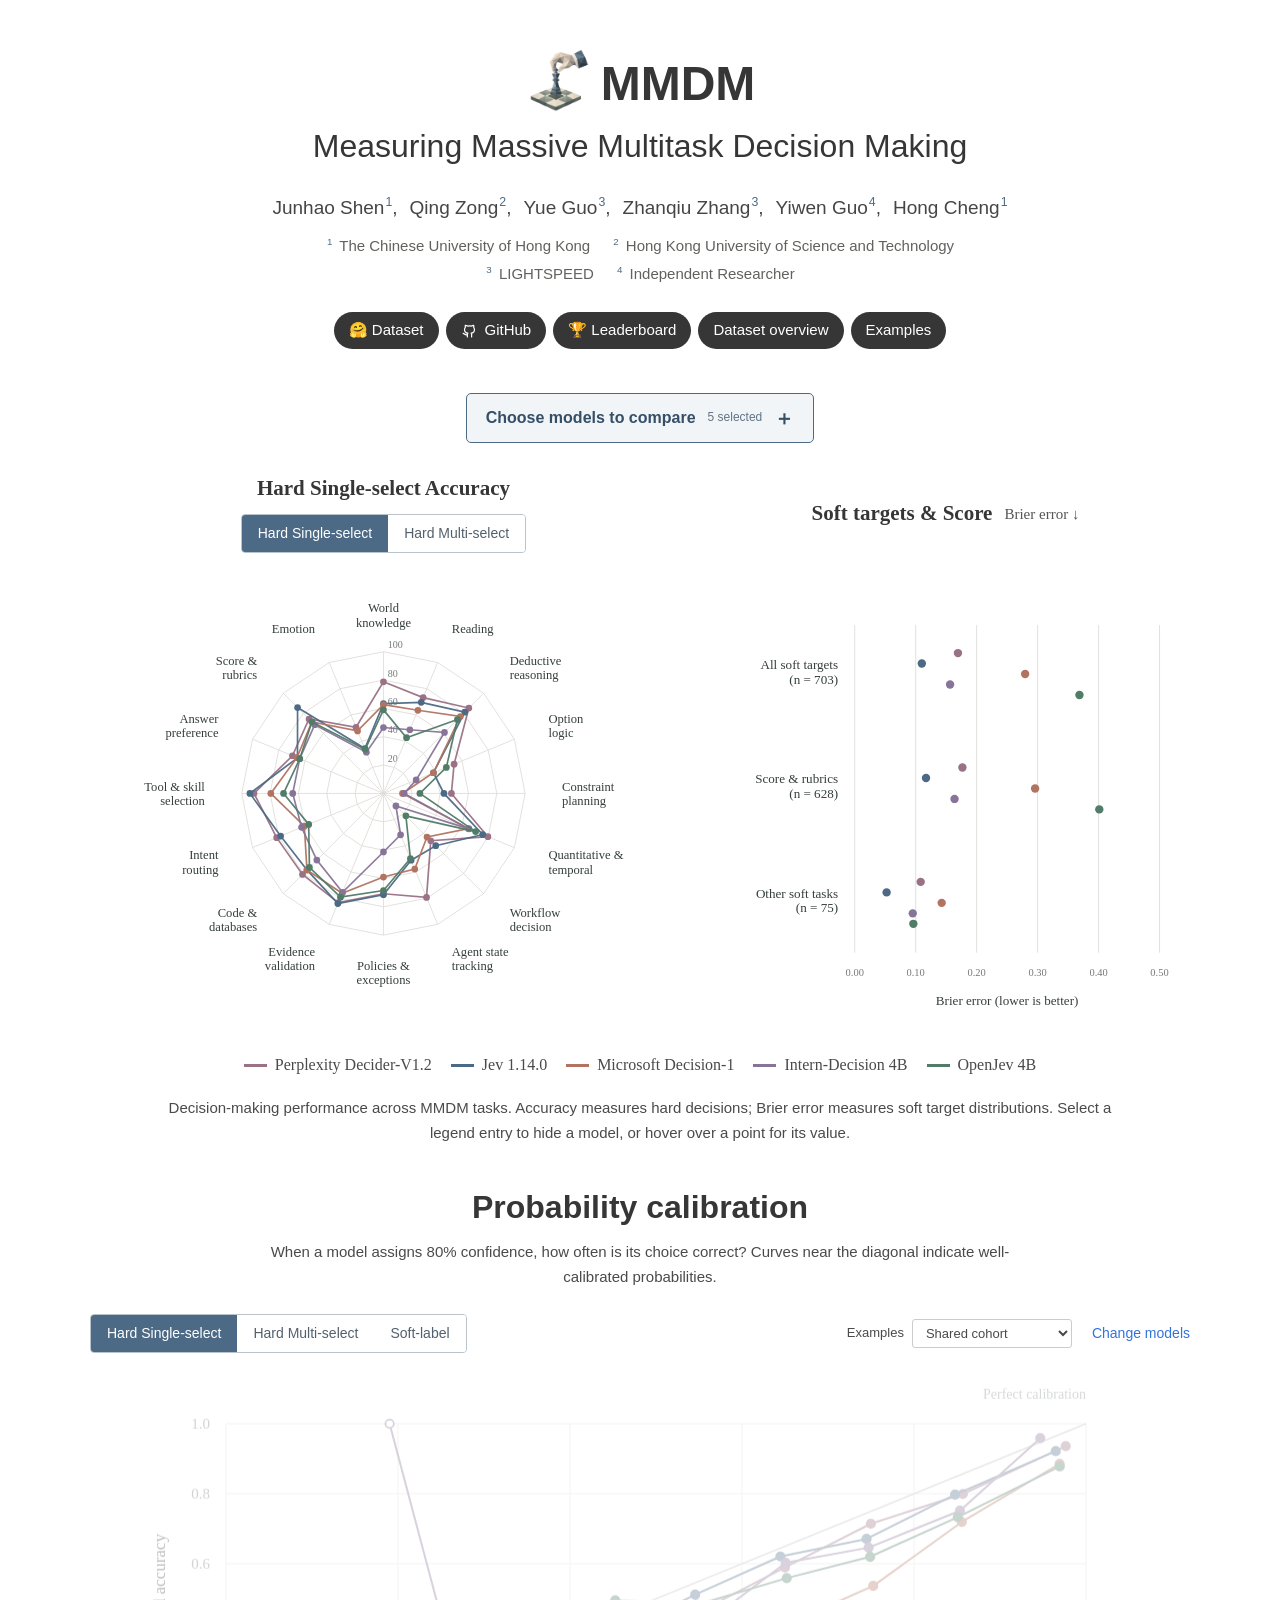
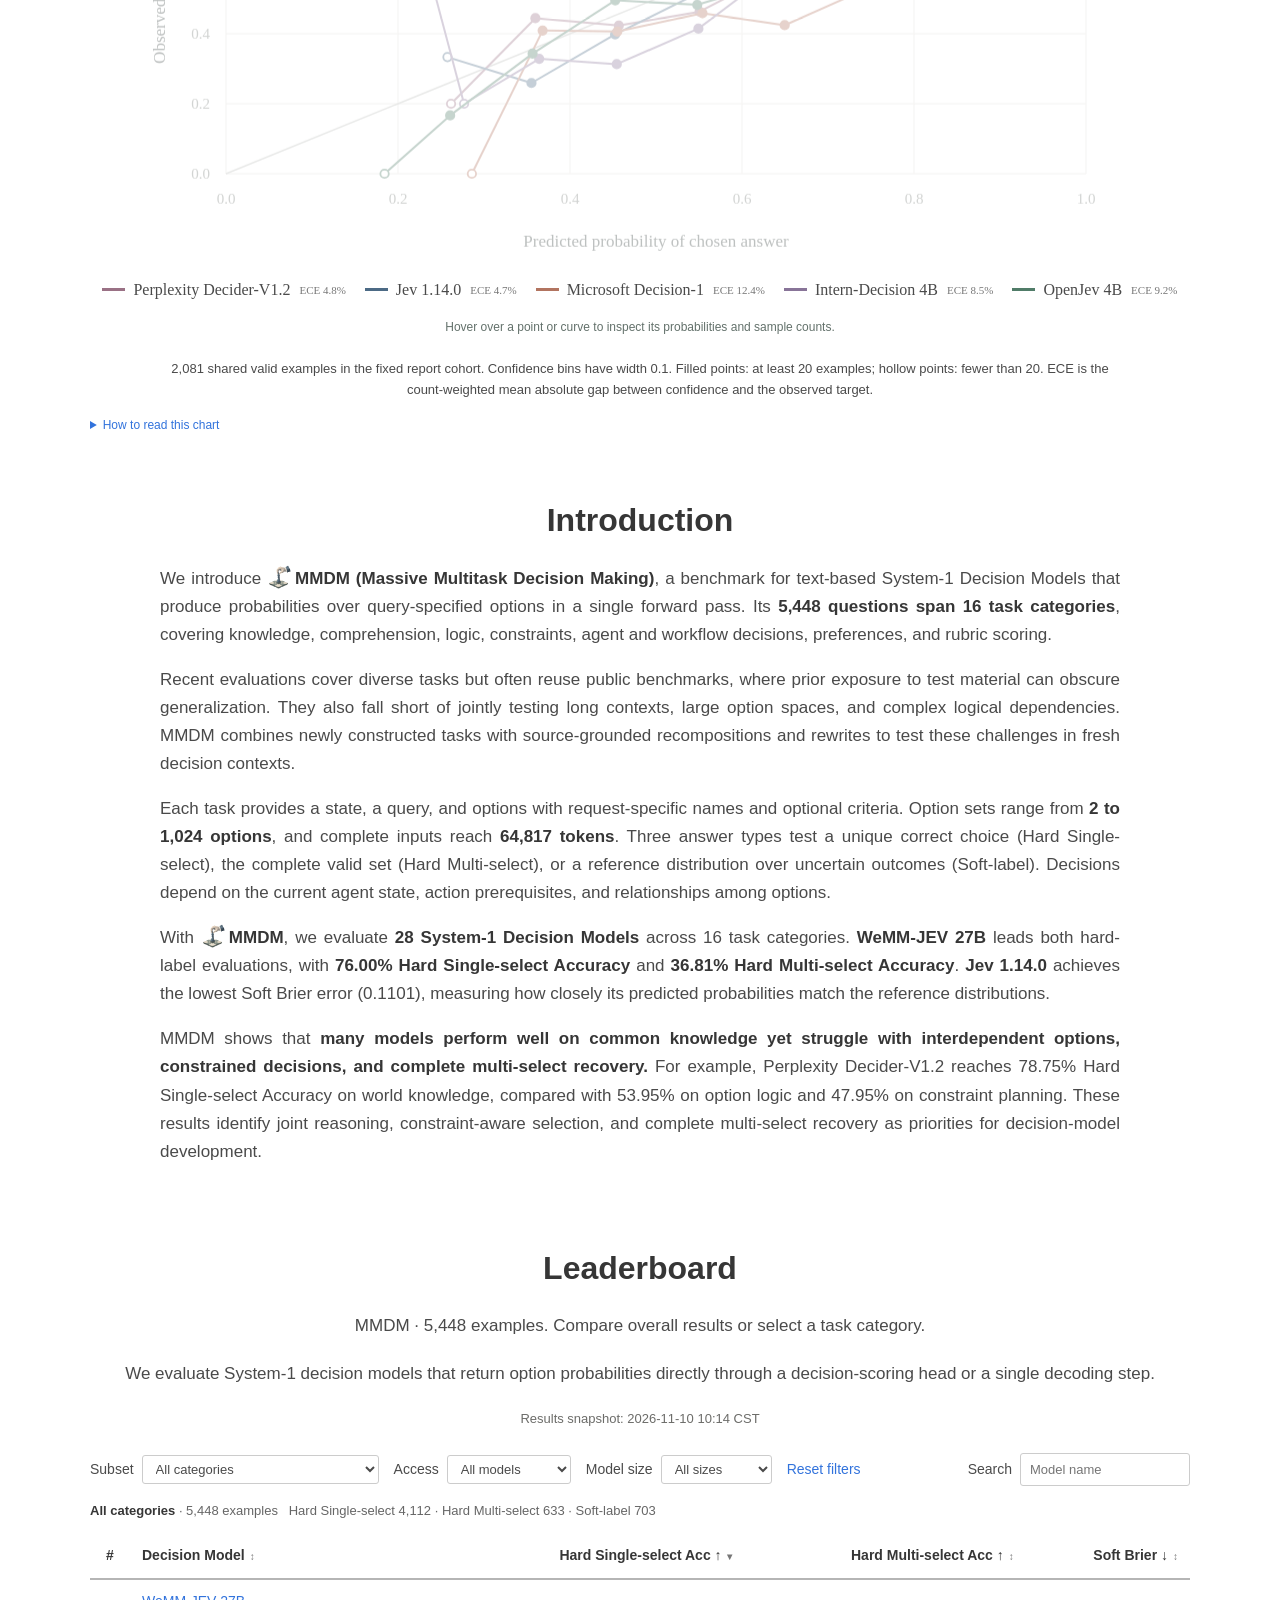
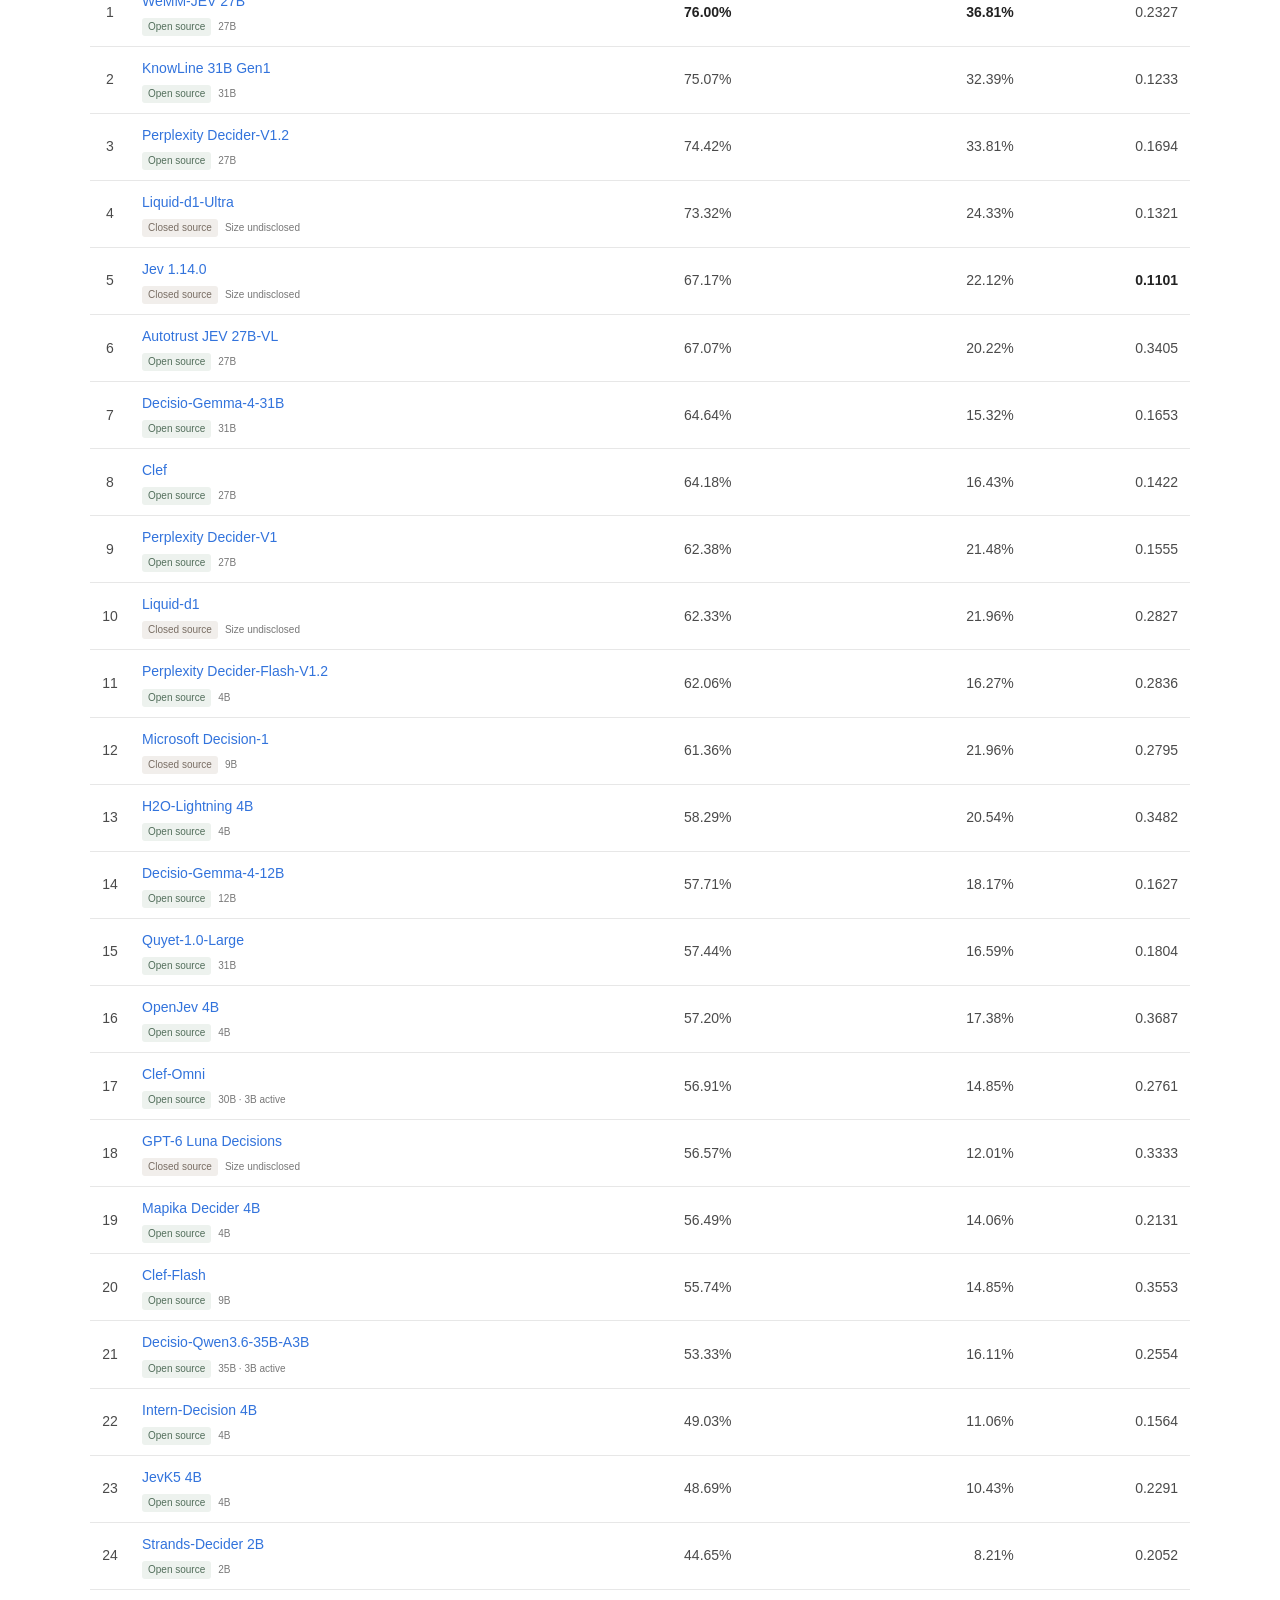
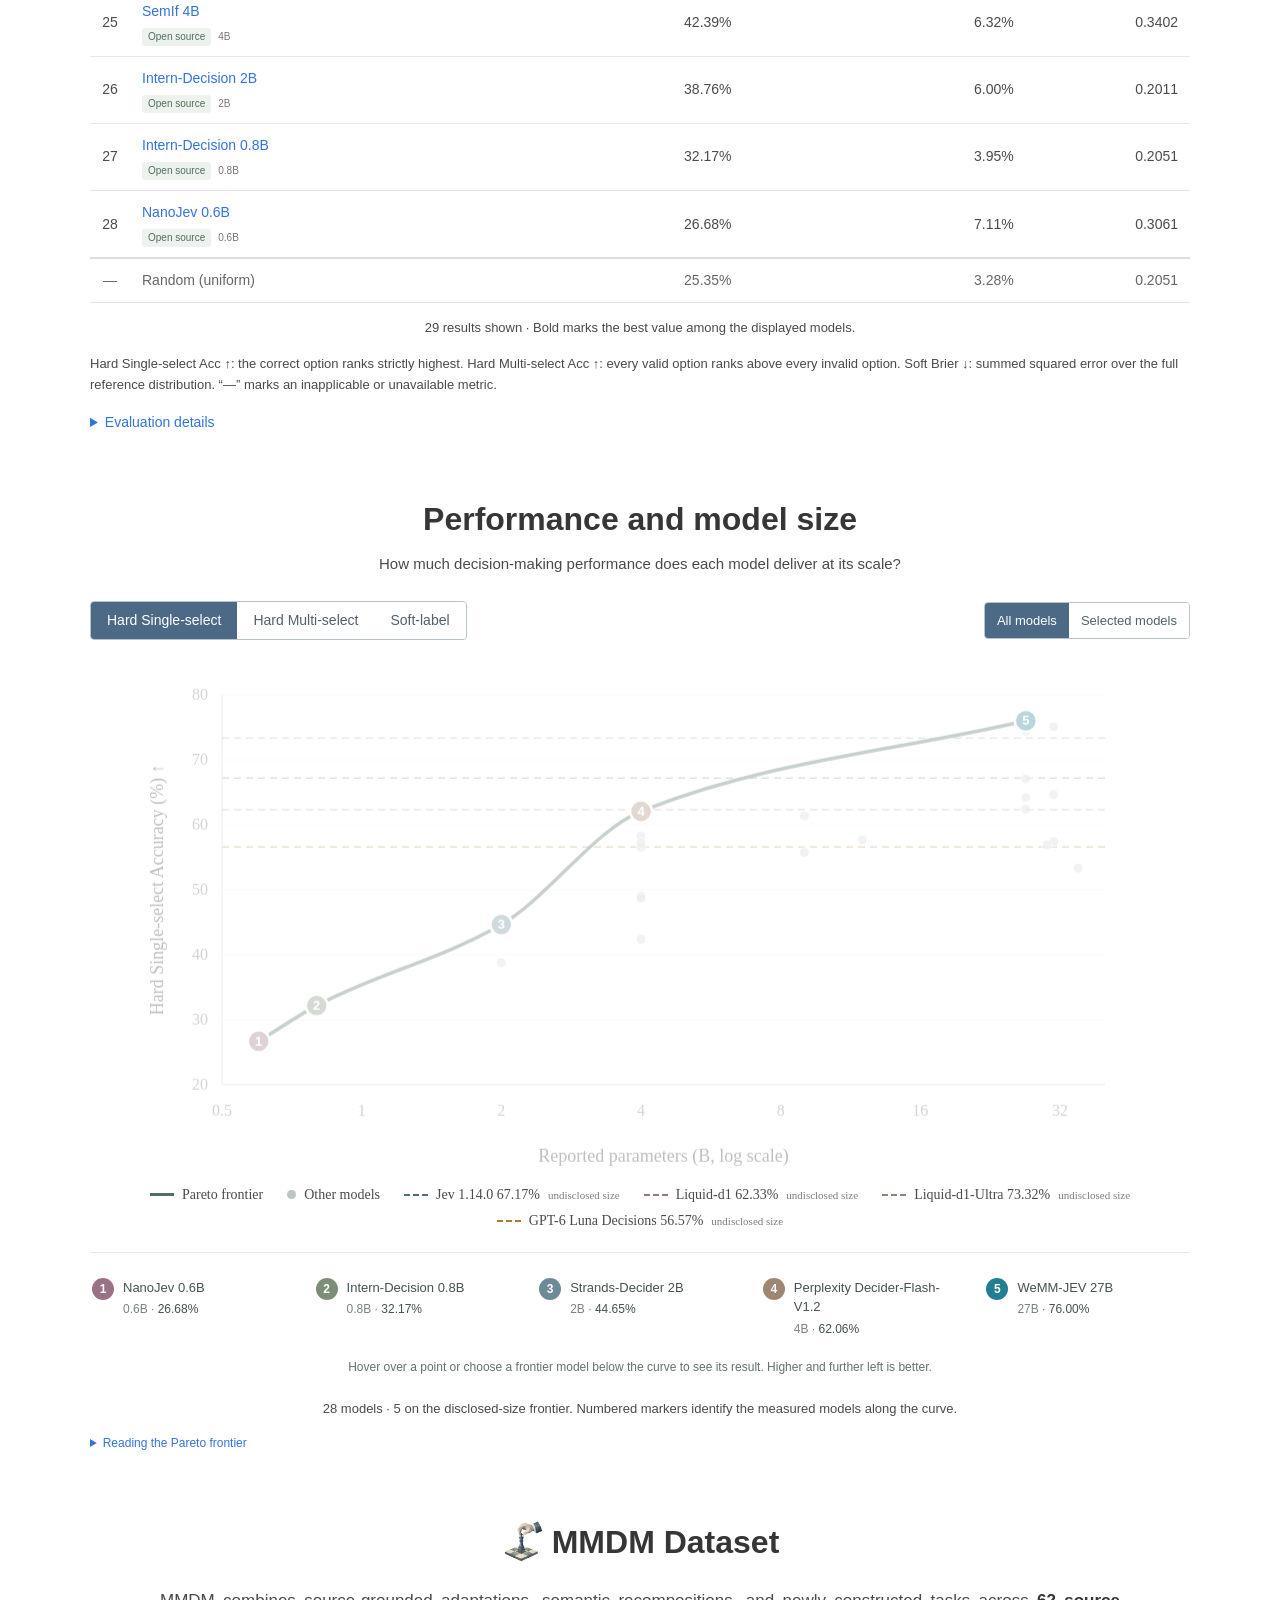
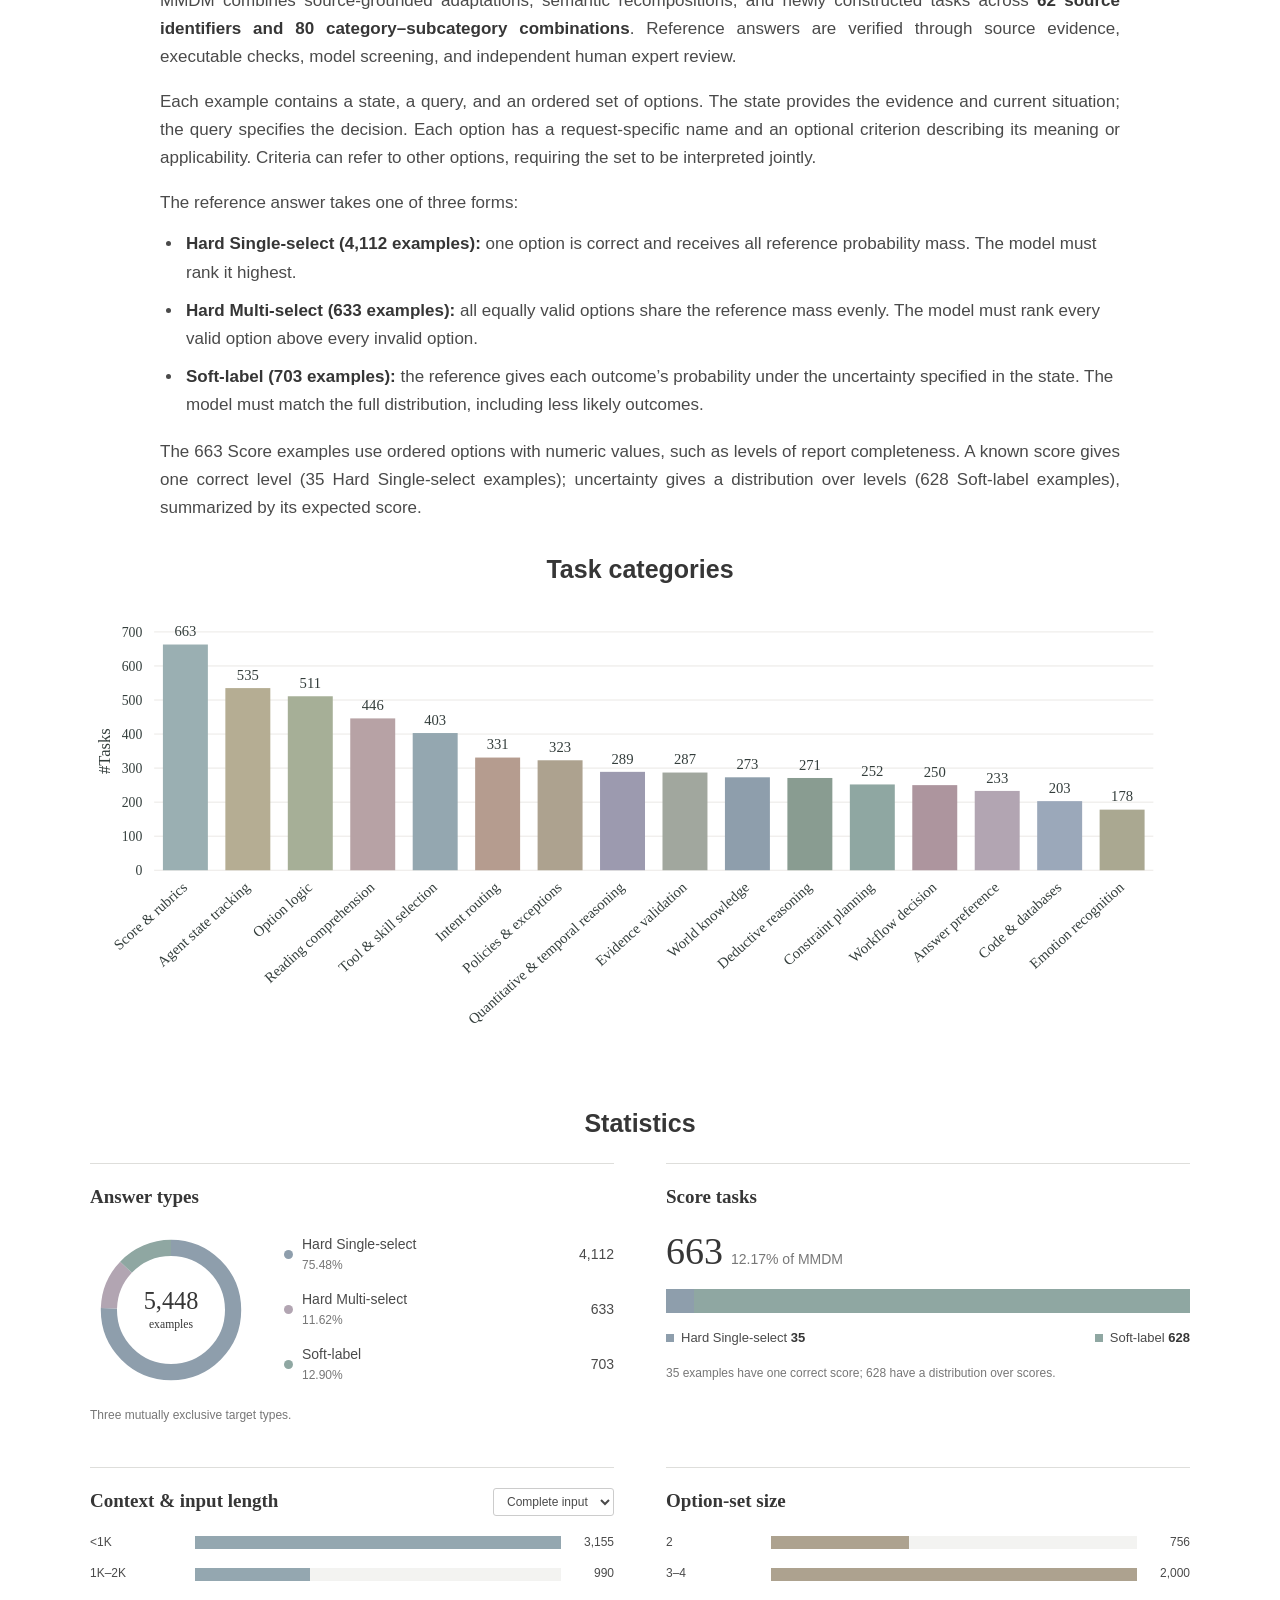
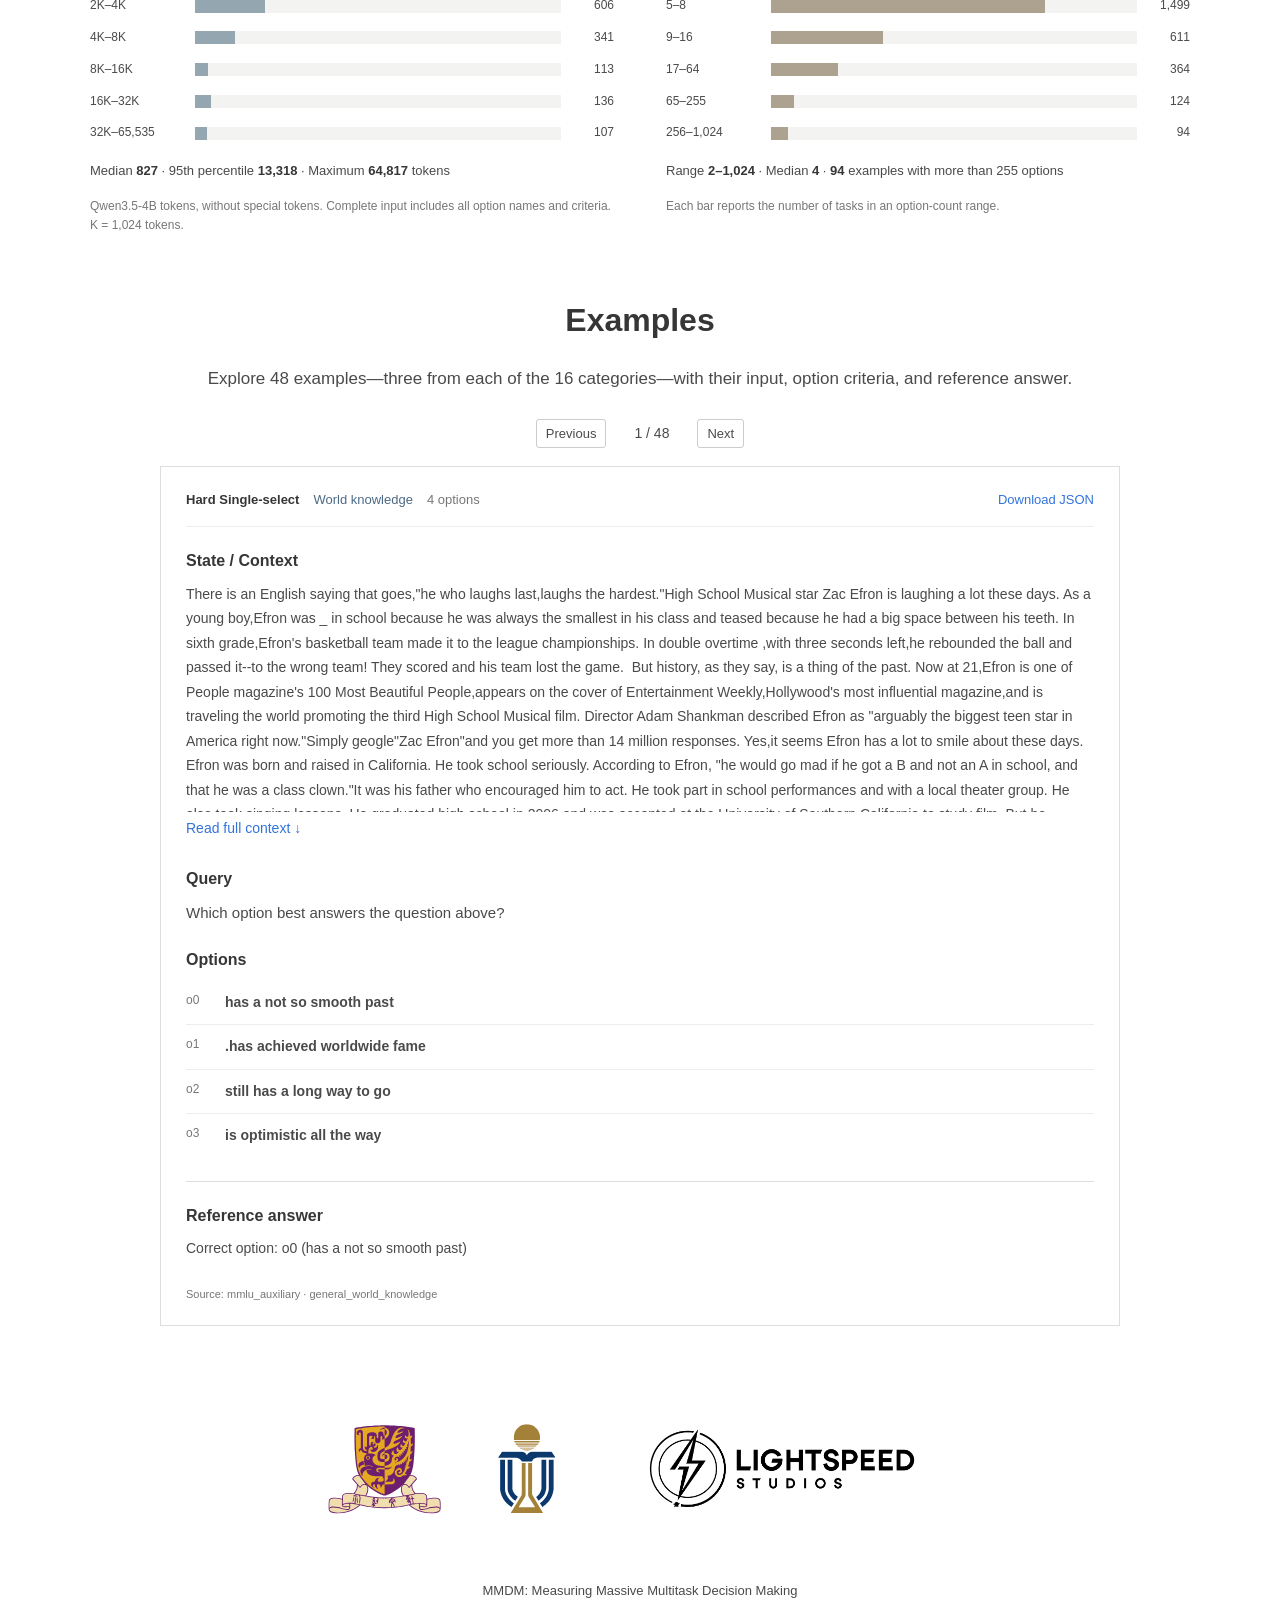
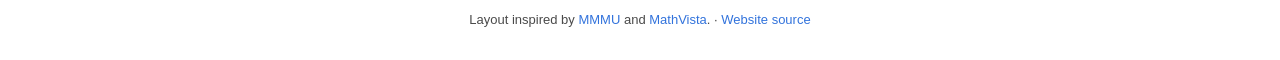
==== index.html @ fd3df89a "Align existing website descriptions with revised MMDM paper" ====
<!doctype html>
<html lang="en">
<head>
<meta charset="utf-8"><meta name="viewport" content="width=device-width,initial-scale=1">
<meta name="theme-color" content="#ffffff">
<meta name="description" content="MMDM: Measuring Massive Multitask Decision Making. 5,448 decisions, 16 categories, Hard Single-select, Hard Multi-select and Soft-label targets.">
<title>MMDM: Measuring Massive Multitask Decision Making</title>
<link id="page-icon" rel="icon" type="image/png">
<style>:root{color-scheme:light;--text:#4a4a4a;--heading:#363636;--link:#3273dc;--line:#dededb;--single:#8e9eac;--set:#b2a5b2;--soft:#8fa7a2}
*{box-sizing:border-box}html{scroll-behavior:smooth;scroll-padding-top:24px}body{margin:0;background:#fff;color:var(--text);font:17px/1.65 Arial,Helvetica,sans-serif}h1,h2,h3,h4,p,figure{margin:0}a{color:var(--link);text-decoration:none}a:hover{text-decoration:underline}button,input,select{font:inherit}button,select,summary{cursor:pointer}button:disabled{opacity:.4;cursor:default}button{color:inherit}a:focus-visible,button:focus-visible,input:focus-visible,select:focus-visible,summary:focus-visible,[tabindex]:focus-visible{outline:2px solid var(--link);outline-offset:4px}[hidden]{display:none!important}.sr-only{position:absolute;width:1px;height:1px;padding:0;margin:-1px;overflow:hidden;clip:rect(0,0,0,0);white-space:nowrap;border:0}.skip-link{position:fixed;top:-70px;left:15px;padding:8px 15px;background:#fff;z-index:10}.skip-link:focus{top:10px}
.container{width:calc(100% - 48px);max-width:960px;margin:0 auto}.container.wide{max-width:1100px}.publication-header{padding:48px 0 38px;text-align:center}.publication-header h1{font-size:48px;line-height:1.15;font-weight:600;margin-bottom:14px;color:var(--heading)}.publication-title{font-size:32px;line-height:1.3;color:var(--heading)}.publication-authors{display:flex;flex-wrap:wrap;justify-content:center;gap:5px 12px;margin:25px auto 10px;font-size:19px;line-height:1.6;color:#454545}.publication-authors span{white-space:nowrap}.publication-authors sup,.publication-affiliations sup{font-size:.65em;line-height:0;position:relative;vertical-align:super;color:#4C6A85;margin-left:1px}.publication-affiliations{font-size:15px;line-height:1.7;color:#61615e}.affiliation-row{display:flex;justify-content:center;flex-wrap:wrap;gap:2px 22px;margin-top:3px}.publication-affiliations sup{margin-right:3px}
.benchmark-logo{display:inline-block;object-fit:contain}.title-logo{width:64px;height:64px;margin-right:12px;vertical-align:-12px}.heading-logo{width:42px;height:42px;margin-right:9px;vertical-align:-9px}.inline-logo{width:24px;height:24px;margin-right:4px;vertical-align:-5px}.publication-links{display:flex;justify-content:center;gap:7px;flex-wrap:wrap;margin-top:25px}.publication-links a{display:inline-flex;align-items:center;gap:7px;border-radius:24px;background:#363636;color:white;padding:6px 15px;font-size:15px}.publication-links a:hover{text-decoration:none;background:#4a4a4a}.publication-links svg{width:17px;height:17px;stroke:currentColor;fill:none;stroke-width:1.7;stroke-linecap:round;stroke-linejoin:round}
.section{padding:54px 0 12px}h2{font-size:32px;line-height:1.2;font-weight:600;color:var(--heading);text-align:center;margin-bottom:25px}h3{font-size:25px;line-height:1.25;font-weight:600;color:var(--heading);text-align:center;margin:32px 0 24px}h4{font-size:18px;line-height:1.4;color:var(--heading);font-weight:600}.prose p{text-align:justify;margin-bottom:17px}strong{font-weight:600;color:var(--heading)}.section-description{text-align:center;margin-bottom:20px}.update-date{font-size:13px;text-align:center;margin-bottom:22px;color:#6c6c69}.teaser{padding-top:6px}.teaser-plots{display:grid;grid-template-columns:1.2fr 1fr;gap:24px;align-items:start}.plot-heading{display:flex;align-items:center;justify-content:center;gap:12px;min-height:36px}.plot-heading h2{font:600 21px/1.3 'Times New Roman',serif;margin:0}.plot-unit{font:15px 'Times New Roman',serif;color:#555}.chart svg{display:block;width:100%;height:auto;overflow:visible}.chart text{font-family:'Times New Roman',serif;fill:#343e3c}.chart .grid{stroke:#dedcd7;stroke-width:1;fill:none}.chart .axis-label{font-size:15px}.chart .tick-label{font-size:12px;fill:#747a76}.chart .chart-point{cursor:crosshair}.model-legend{display:flex;flex-wrap:wrap;justify-content:center;gap:5px 19px;margin:6px 0 10px}.legend-button{border:0;background:none;padding:4px 0;display:inline-flex;align-items:center;gap:8px;font:16px 'Times New Roman',serif}.legend-button i{display:inline-block;width:23px;height:3px}.legend-button[aria-pressed=false]{opacity:.4}.figure-caption{text-align:center;font-size:15px;line-height:1.65;margin:18px auto 0;max-width:950px}.figure-controls{font-size:13px;margin:12px auto 0;text-align:center}.figure-controls summary{color:var(--link)}.model-choices{display:grid;grid-template-columns:repeat(3,minmax(0,1fr));gap:5px 18px;text-align:left;padding:16px 0}.model-choices label{display:flex;align-items:center;gap:7px}.model-choices input{accent-color:#4c6a85}.text-button{padding:5px 0;background:none;border:0;color:var(--link);font-size:14px}
.table-controls{display:flex;justify-content:space-between;align-items:center;gap:16px;flex-wrap:wrap;font-size:14px;margin:23px 0 14px}.filter-group{display:flex;flex-wrap:wrap;gap:15px}.table-controls label{display:flex;align-items:center;gap:8px}select,input[type=search]{color:var(--text);background:white;padding:5px 9px;border:1px solid #ccc;border-radius:3px;max-width:100%;font-size:13px}input[type=search]{width:170px}.subset-description{font-size:13px;margin-bottom:13px;color:#666}.subset-description span{white-space:nowrap}.table-scroll{overflow-x:auto}table{width:100%;border-collapse:collapse;font-size:14px;font-variant-numeric:tabular-nums;background:#fff}th,td{padding:10px 12px;border-bottom:1px solid #e7e7e7;text-align:right}th{color:var(--heading);font-weight:600;border-bottom:2px solid #b5b5b5}th:first-child,td:first-child{text-align:left}#leaderboard-table th:first-child,#leaderboard-table td:first-child{text-align:center;width:40px}#leaderboard-table th:nth-child(2),#leaderboard-table td:nth-child(2){text-align:left}#leaderboard-table{white-space:nowrap}th button{border:0;background:none;padding:0;color:inherit;font-size:inherit;font-weight:inherit}.sort-arrow{font-size:10px;margin-left:5px;color:#777}.best{font-weight:700;color:#222}.metric-dash{color:#999}.table-status,.metric-note{font-size:13px;line-height:1.65;margin-top:14px}.table-status{text-align:center}.protocol{font-size:14px;margin-top:15px}.protocol summary{color:var(--link)}.protocol p{margin-top:12px}.baseline-row{border-top:2px solid #dededb;color:#666}.dataset-intro{max-width:960px;margin:0 auto}.answer-type-definitions{margin:-4px 0 19px;padding-left:23px}.answer-type-definitions li{padding-left:3px;margin:10px 0}.category-figure{width:100%;overflow-x:auto}.category-figure svg{display:block;width:100%;height:auto;min-width:800px}.category-figure text{font-family:"Times New Roman",serif;fill:#343E3C}.category-figure g[data-category]{cursor:pointer}.category-figure g[data-category]:hover rect{opacity:.78}.category-figure g[data-category]:focus{outline:none}.category-figure g[data-category]:focus-visible rect{stroke:#4C6A85;stroke-width:2}.statistics-heading{margin-top:45px}.statistics-grid{display:grid;grid-template-columns:1fr 1fr;gap:42px 52px}.stat-panel{min-width:0;border-top:1px solid var(--line);padding-top:20px}.stat-panel h4{font-size:19px;font-family:'Times New Roman',serif;margin-bottom:18px}.stat-heading{display:flex;justify-content:space-between;align-items:start;gap:12px}.stat-heading select{font-size:12px}.stat-panel figcaption{font-size:12px;line-height:1.6;margin-top:15px;color:#777}.label-stat{display:flex;align-items:center;gap:32px}.label-donut{width:162px;height:162px;flex:none}.label-donut text{font-family:'Times New Roman',serif;fill:var(--heading)}.label-list{display:flex;flex-direction:column;gap:12px;flex:1;font-size:14px}.label-row{display:grid;grid-template-columns:9px 1fr auto;align-items:center;gap:9px}.label-dot{height:9px;width:9px;border-radius:50%}.label-row small{display:block;color:#777;font-size:12px}.label-row b{font-weight:500}.score-total{font:38px/1.2 'Times New Roman',serif;margin-bottom:13px;color:var(--heading)}.score-total small{font:14px Arial,sans-serif;color:#777;margin-left:8px}.stacked-bar{display:flex;height:24px;margin:15px 0 14px}.stacked-bar span{height:100%;display:block}.score-legend{display:flex;gap:28px;justify-content:space-between;font-size:13px}.score-legend i{display:inline-block;width:8px;height:8px;margin-right:7px}.mini-bars{display:flex;flex-direction:column;gap:12px}.mini-bar{display:grid;grid-template-columns:95px 1fr 43px;align-items:center;gap:10px;font-size:12px}.mini-bar .track{height:13px;background:#f3f3f1}.mini-bar .track i{display:block;height:100%;background:#8e9eac}.mini-bar b{text-align:right;font-weight:500;font-variant-numeric:tabular-nums}.stat-summary{font-size:13px;line-height:1.6;margin-top:18px}
.example-controls{display:flex;justify-content:center;align-items:center;margin:26px 0 18px;font-size:14px}.example-pager{display:flex;align-items:center;gap:18px;white-space:nowrap}#example-count{min-width:55px;text-align:center;font-variant-numeric:tabular-nums}.example-pager button{border:1px solid #ccc;border-radius:3px;padding:3px 9px;background:#fff;font-size:13px}.example{border:1px solid var(--line);padding:22px 25px}.example-header{display:flex;justify-content:space-between;align-items:center;gap:12px;padding-bottom:15px;border-bottom:1px solid #eee;margin-bottom:21px;font-size:13px}.example-details{display:flex;align-items:baseline;flex-wrap:wrap;gap:5px 14px;min-width:0}#example-category-name{color:#4c6a85}#example-meta{color:#777}.example-header>a{white-space:nowrap;flex-shrink:0}.example h4{margin:23px 0 10px;font-size:16px}.state-frame{max-height:230px;overflow:hidden}.state-frame.expanded{max-height:600px;overflow:auto}#example-state{font-family:inherit;font-size:14px;line-height:1.75;white-space:pre-wrap;overflow-wrap:anywhere;margin:0}#example-question{white-space:pre-wrap;font-size:15px;line-height:1.7;overflow-wrap:anywhere}#example-options{list-style:none;padding:0;margin:0;max-height:420px;overflow:auto}#example-options li{padding:10px 0;display:flex;align-items:flex-start;gap:14px;border-bottom:1px solid #eee;font-size:14px;line-height:1.65}#example-options li:last-child{border-bottom:0}.option-id{min-width:25px;font-size:12px;color:#777}.option-name{font-weight:600;overflow-wrap:anywhere}.option-criteria{white-space:pre-wrap;overflow-wrap:anywhere;font-size:13px;margin-top:5px}.example-response{border-top:1px solid var(--line);margin-top:24px;padding-top:0}.example-response p{font-size:14px}.example-response .mini-bars{margin-top:20px}.example-source{font-size:11px;color:#777;margin-top:25px;overflow-wrap:anywhere}footer{padding:55px 0 30px;text-align:center;font-size:13px}footer p{margin-top:7px}
@media(max-width:800px){.publication-authors{font-size:17px;gap:3px 10px;margin-top:22px}.publication-affiliations{font-size:14px}.affiliation-row{gap:3px 16px}body{font-size:16px}.container{width:calc(100% - 36px)}.publication-header{padding-top:32px;padding-bottom:25px}.publication-header h1{font-size:40px}.publication-title{font-size:27px}.title-logo{width:54px;height:54px;margin-right:10px;vertical-align:-10px}.heading-logo{width:36px;height:36px;margin-right:7px;vertical-align:-7px}.publication-links a{font-size:13px;padding:5px 12px}.teaser-plots{grid-template-columns:1fr;gap:15px}.teaser-plots figure{max-width:600px;width:100%;margin:0 auto}.teaser-plots figure:nth-child(2){max-width:500px}.plot-heading h2{font-size:20px}.model-legend{gap:3px 15px}.legend-button{font-size:14px}.model-choices{grid-template-columns:1fr 1fr}.section{padding-top:40px}h2{font-size:28px}h3{font-size:23px}.prose p{text-align:left}.table-controls{gap:12px}.filter-group{gap:10px}.table-controls select{max-width:230px}#leaderboard-table{min-width:660px}#leaderboard-table th,#leaderboard-table td{padding:9px}.statistics-grid{gap:32px 28px}.label-stat{gap:18px}.label-donut{width:130px;height:130px}.example{padding:16px}.example-header{align-items:flex-start;font-size:12px}.example-details{gap:4px 10px}}
@media(max-width:580px){.example-header{flex-direction:column;align-items:flex-start;gap:10px}.publication-authors{max-width:350px;margin-bottom:12px}.affiliation-row{flex-direction:column;gap:4px}.publication-affiliations{max-width:350px;margin:0 auto;font-size:13px}.affiliation-row+.affiliation-row{margin-top:4px}.statistics-grid{grid-template-columns:1fr}.label-stat{gap:25px}.label-donut{width:150px;height:150px}.figure-caption{font-size:13px}.plot-heading{gap:8px}.plot-heading select{font-size:11px}.model-choices{grid-template-columns:1fr}.table-controls label{min-width:0}.table-controls select{max-width:220px}.stat-heading select{max-width:150px}.statistics-grid{gap:30px}.score-legend{gap:12px}.mini-bar{grid-template-columns:90px 1fr 40px}}
@media(prefers-reduced-motion:reduce){html{scroll-behavior:auto}}

/* Model selection, availability and calibration. */
.figure-controls{margin:0 auto 28px;text-align:center;font-size:14px}.figure-controls>summary{display:inline-flex;align-items:center;gap:12px;list-style:none;padding:11px 19px;border:1.5px solid #4c6a85;border-radius:5px;background:#f1f5f7;color:#354f67;font-weight:600;font-size:16px}.figure-controls>summary::-webkit-details-marker{display:none}.figure-controls>summary::after{content:'＋';font-size:20px;line-height:1}.figure-controls[open]>summary::after{content:'−'}.figure-controls>summary:hover{background:#e7eef3}.selection-count{font-size:12px;color:#617486;font-weight:400}.picker-help{font-size:13px;margin-top:15px;color:#6a7278}.figure-controls[open]{padding-bottom:16px;border-bottom:1px solid #dededb}.model-choices label{border-radius:3px;padding:6px 9px}.model-choices label:hover{background:#f4f5f4}.model-badges{display:flex;align-items:center;gap:7px;margin-top:5px;font-size:10px;line-height:1.6}.access-badge{border-radius:3px;padding:1px 6px;background:#f1eeeb;color:#796e64}.access-badge.open{background:#edf2ee;color:#526e5b}.size-badge{color:#777}.filter-group{align-items:center}.table-controls{align-items:flex-start}.filter-group label{white-space:nowrap}
.calibration-section{padding-top:42px}.calibration-section>h2{margin-bottom:14px}.calibration-section>.section-description{max-width:790px;margin:0 auto 24px;font-size:15px}.calibration-controls{display:flex;align-items:center;justify-content:space-between;gap:18px;flex-wrap:wrap;margin:0 0 8px}.calibration-tabs{display:inline-flex;border:1px solid #b8c3cc;border-radius:4px;overflow:hidden}.calibration-tabs button{border:0;background:#fff;padding:7px 16px;font-size:14px;color:#52606c}.calibration-tabs button[aria-selected=true]{background:#4c6a85;color:white}.calibration-actions{display:flex;align-items:center;gap:20px;font-size:13px}.calibration-actions label{display:flex;align-items:center;gap:8px}.calibration-chart{max-width:1000px;margin:0 auto}.calibration-chart .axis-label{font-size:17px}.calibration-chart .tick-label{font-size:15px}.calibration-chart .ideal-label{fill:#838b88;font-size:14px}.calibration-chart .cal-point{cursor:crosshair}.calibration-readout{font-size:12px;text-align:center;min-height:40px;margin:15px auto 0;color:#63716b;max-width:850px}.calibration-section .figure-caption{font-size:13px;margin-top:0}.calibration-section .legend-button small{font-size:11px;color:#777;margin-left:1px}.calibration-section .protocol{font-size:12px}.calibration-section .protocol p{max-width:960px;margin:10px auto 0}
@media(max-width:800px){.model-badges{font-size:10px}.calibration-controls{justify-content:center}.calibration-actions{gap:14px}.calibration-section .legend-button{font-size:13px}.figure-controls>summary{font-size:15px}.model-choices{grid-template-columns:repeat(2,minmax(0,1fr))}}
@media(max-width:580px){.figure-controls>summary{padding:10px 12px;gap:8px;font-size:14px}.selection-count{font-size:11px}.model-choices{grid-template-columns:1fr}.calibration-actions{flex-wrap:wrap;justify-content:center;gap:6px 16px}.calibration-readout{min-height:58px}.calibration-chart .tick-label{font-size:17px}.calibration-chart .axis-label{font-size:18px}.calibration-section .model-legend{gap:8px 16px}.calibration-section>.section-description{font-size:14px}.filter-group{gap:10px 14px}}

/* Set recovery, scale comparison, and institutional marks. */
.radar-heading{flex-direction:column;gap:12px;min-height:86px}.teaser-plots figure:nth-child(2) .plot-heading{min-height:86px}
.calibration-tabs button{transition:background-color .18s ease,color .18s ease}.calibration-tabs button:hover:not([aria-selected=true]):not([aria-pressed=true]){background:#f0f4f5}.calibration-tabs button[aria-pressed=true]{background:#4c6a85;color:#fff}
#calibration-chart[data-topology^="hard-set"]{margin-top:24px}.set-column-title{font-size:21px;font-weight:600}.set-column-subtitle{font-size:15px;fill:#78817d!important}.set-model-name{font-size:18px}.set-value{font-size:17px;font-variant-numeric:tabular-nums}
.pareto-section>h2{margin-bottom:14px}.pareto-section>.section-description{font-size:15px;margin-bottom:24px}.pareto-chart{max-width:1000px;margin:12px auto 0}.pareto-chart .axis-label{font-size:18px}.pareto-chart .tick-label{font-size:16px}.pareto-point-label{font-size:15px;paint-order:stroke;stroke:white;stroke-width:4px;stroke-linejoin:round}.pareto-chart [data-readout]{cursor:crosshair}.pareto-legend{display:flex;justify-content:center;flex-wrap:wrap;gap:9px 24px;font:14px 'Times New Roman',serif}.pareto-legend>span{display:inline-flex;align-items:center;gap:8px}.pareto-legend i{width:24px;display:inline-block}.frontier-key{border-top:2px solid #778b83}.unknown-key{border-top:2px dashed}.pareto-section .figure-caption{font-size:13px;margin-top:0}.pareto-section .protocol{font-size:12px}.compact-tabs button{font-size:13px;padding:7px 12px}
.institution-logos{display:flex;align-items:center;justify-content:center;gap:56px;margin:0 auto 35px}.institution-logos img{object-fit:contain;flex-shrink:0}.institution-cuhk{width:114px;height:90px}.institution-hkust{width:58px;height:90px}.institution-lightspeed{width:340px;height:auto}
@media(max-width:800px){.teaser-plots figure:nth-child(2) .plot-heading{min-height:36px}.institution-logos{gap:35px}.pareto-section .calibration-controls{justify-content:center}}
@media(max-width:580px){.calibration-tabs button{padding:7px 13px;font-size:13px}.institution-logos{flex-wrap:wrap;gap:22px 45px;margin-bottom:24px}.institution-cuhk{width:101px;height:80px}.institution-hkust{width:51px;height:80px}.institution-lightspeed{width:300px;max-width:100%;margin-top:-7px}.set-model-name{font-size:19px}.set-value{font-size:19px}.set-column-subtitle{font-size:17px}.pareto-point-label{font-size:17px}.pareto-chart .tick-label{font-size:18px}.pareto-chart .axis-label{font-size:19px}.pareto-legend{font-size:12px;gap:8px 15px}}
@media(prefers-reduced-motion:reduce){*,*::before,*::after{scroll-behavior:auto!important;transition:none!important}}

/* Emphasize the measured frontier, with model names kept outside the plot. */
.pareto-chart .pareto-grid{stroke:#e4e7e4;stroke-width:.8}.pareto-chart .frontier-number{fill:#fff;font:600 13px Arial,sans-serif;pointer-events:none}.pareto-chart [data-frontier=false]{opacity:.65}.pareto-chart [data-pareto-model]:hover,.pareto-chart [data-pareto-model]:focus-visible{stroke:#354f43;stroke-width:3;outline:none}.pareto-chart [data-undisclosed]:focus-visible{outline:none}.pareto-chart [data-undisclosed]:hover path:first-of-type,.pareto-chart [data-undisclosed]:focus-visible path:first-of-type{opacity:1;stroke-width:2.5}.frontier-key{border-top:3px solid #526f65}.pareto-legend .other-model-key{width:9px;height:9px;border-radius:50%;background:#bcc5c1}.pareto-legend small{font-size:11px;color:#77817b}.pareto-legend{gap:10px 24px}
.frontier-models{list-style:none;display:grid;grid-template-columns:repeat(auto-fit,minmax(170px,1fr));gap:12px 18px;padding:20px 0 0;margin:23px 0 0;border-top:1px solid #e5e8e4}.frontier-models:empty{display:none}.frontier-models button{display:flex;align-items:flex-start;gap:9px;border:0;background:none;text-align:left;padding:5px 2px;font-size:13px;line-height:1.5;width:100%;color:#46524c}.frontier-models button:hover{color:#253f31}.frontier-index{display:flex;align-items:center;justify-content:center;border-radius:50%;width:22px;height:22px;flex-shrink:0;font:600 12px Arial,sans-serif;color:white}.frontier-models small{display:block;font-size:12px;color:#79837d;margin-top:3px}.frontier-models small strong{font-weight:500;color:#46524c}
@media(max-width:580px){.frontier-models{grid-template-columns:1fr 1fr;gap:10px;margin-top:20px;padding-top:15px}.frontier-models button{font-size:12px;gap:7px;overflow-wrap:anywhere}.frontier-models small{font-size:11px}.frontier-index{width:20px;height:20px;font-size:11px}.pareto-legend{gap:7px 14px}.pareto-chart .frontier-number{font-size:14px}}

/* Immediate chart feedback at the pointer, rather than delayed browser titles. */
.chart svg{cursor:crosshair}.chart-hit{fill:none;stroke:transparent;stroke-width:12px;pointer-events:stroke;vector-effect:non-scaling-stroke;cursor:crosshair}.chart-hit.is-chart-hover{stroke:var(--series-color,#526f65);stroke-opacity:.18}.chart [data-chart-tip],.category-figure [data-chart-tip],.stat-panel [data-chart-tip]{cursor:crosshair}.chart circle.is-chart-hover{filter:drop-shadow(0 0 3px #6b807999);stroke:#324d40;stroke-width:2.5px;opacity:1}.chart .is-series-hover>.series-line{stroke-width:3px;opacity:1}.chart [data-chart-tip]:focus-visible{outline:none;filter:drop-shadow(0 0 3px #6b807999)}.category-figure g.is-chart-hover rect{opacity:.8}
.chart-tooltip{position:fixed;z-index:1000;pointer-events:none;width:max-content;max-width:min(350px,calc(100vw - 20px));padding:12px 16px;border:1px solid #c5cfc9;border-left:4px solid var(--tip-color,#526f65);border-radius:6px;background:rgba(255,255,255,.98);box-shadow:0 6px 24px #25392b2b;color:#25392f;font:14px/1.6 Arial,Helvetica,sans-serif;font-variant-numeric:tabular-nums;overflow-wrap:anywhere;max-height:calc(100vh - 20px);overflow:hidden}.chart-tooltip strong{display:block;font-size:16px;font-weight:600;line-height:1.4;color:#172a20;margin-bottom:5px}.chart-tooltip div+div{margin-top:2px}

.stat-panel .is-chart-hover{filter:brightness(.9)}

/* Keep the explicit selection-type names legible on narrow screens. */
@media(max-width:580px){.calibration-tabs[role=tablist] button{padding:7px 9px;font-size:12px}.label-stat{gap:16px}.label-donut{width:120px;height:120px}.label-row{gap:7px}}

.label-row .select-term{white-space:nowrap}
</style>
</head>
<body>
<a class="skip-link" href="#main">Skip to content</a>
<main id="main">
<header class="publication-header container">
<h1><img id="main-logo" class="benchmark-logo title-logo" src="[data-uri]" alt="" width="64" height="64">MMDM<span class="sr-only">: Measuring Massive Multitask Decision Making</span></h1>
<p class="publication-title">Measuring Massive Multitask Decision Making</p>
<div class="publication-authors" aria-label="Authors">
<span>Junhao Shen<sup>1</sup>,</span><span>Qing Zong<sup>2</sup>,</span><span>Yue Guo<sup>3</sup>,</span><span>Zhanqiu Zhang<sup>3</sup>,</span><span>Yiwen Guo<sup>4</sup>,</span><span>Hong Cheng<sup>1</sup></span>
</div>
<div class="publication-affiliations" aria-label="Author affiliations">
<div class="affiliation-row"><span><sup>1</sup> The Chinese University of Hong Kong</span><span><sup>2</sup> Hong Kong University of Science and Technology</span></div>
<div class="affiliation-row"><span><sup>3</sup> LIGHTSPEED</span><span><sup>4</sup> Independent Researcher</span></div>
</div>
<div class="publication-links">
<a href="https://huggingface.co/datasets/shenjunhao/mmdm" target="_blank" rel="noopener">🤗 Dataset</a>
<a href="https://github.com/mmdm-benchmark/mmdm" target="_blank" rel="noopener"><svg viewBox="0 0 24 24" aria-hidden="true"><path d="M9 18c-4 1.2-4-2-6-2m12 5v-3.3c0-.9-.3-1.5-.7-1.9 2.3-.3 4.7-1.2 4.7-5.3 0-1.2-.4-2.1-1.1-2.9.1-.3.5-1.4-.1-2.9 0 0-.9-.3-3 1.1A10 10 0 0 0 12 5.4a10 10 0 0 0-2.8.4C7.1 4.4 6.2 4.7 6.2 4.7c-.6 1.5-.2 2.6-.1 2.9C5.4 8.4 5 9.3 5 10.5c0 4.1 2.4 5 4.7 5.3-.4.4-.7 1-.7 1.9V21"/></svg> GitHub</a>
<a href="#leaderboard">🏆 Leaderboard</a><a href="#dataset">Dataset overview</a><a href="#examples">Examples</a>
</div>
</header>
<section class="teaser container wide" aria-label="Decision model comparison">
<details class="figure-controls" id="model-picker"><summary><span>Choose models to compare</span><span id="selected-model-count" class="selection-count"></span></summary><p class="picker-help">Select models for the performance and calibration charts. The size comparison also offers an all-model view.</p><div class="model-choices" id="figure-models"></div><button type="button" id="reset-models" class="text-button">Reset to representative models</button></details>
<div class="teaser-plots">
<figure><div class="plot-heading radar-heading"><h2 id="radar-title">Hard Single-select Accuracy</h2><div class="calibration-tabs" role="tablist" aria-label="Radar answer type"><button id="radar-tab-single" type="button" role="tab" data-radar-mode="single" aria-selected="true" aria-controls="radar-panel">Hard Single-select</button><button id="radar-tab-set" type="button" role="tab" data-radar-mode="set" aria-selected="false" aria-controls="radar-panel" tabindex="-1">Hard Multi-select</button></div></div><div id="radar-panel" role="tabpanel" aria-labelledby="radar-tab-single"><div id="radar-chart" class="chart"></div></div></figure>
<figure><div class="plot-heading"><h2>Soft targets &amp; Score</h2><span class="plot-unit">Brier error ↓</span></div><div id="soft-chart" class="chart"></div></figure>
</div>
<div class="model-legend" id="figure-legend" aria-label="Visible models"></div>

<p class="figure-caption">Decision-making performance across MMDM tasks. Accuracy measures hard decisions; Brier error measures soft target distributions. Select a legend entry to hide a model, or hover over a point for its value.</p>
</section>
<section class="section container wide calibration-section" id="calibration">
<h2 id="calibration-title">Probability calibration</h2>
<p id="calibration-description" class="section-description">When a model assigns 80% confidence, how often is its choice correct? Curves near the diagonal indicate well-calibrated probabilities.</p>
<div class="calibration-controls"><div class="calibration-tabs" role="tablist" aria-label="Calibration target type"><button id="cal-tab-hard" type="button" role="tab" data-cal-mode="hard" aria-selected="true" aria-controls="calibration-panel">Hard Single-select</button><button id="cal-tab-set" type="button" role="tab" data-cal-mode="set" aria-selected="false" aria-controls="calibration-panel" tabindex="-1">Hard Multi-select</button><button id="cal-tab-soft" type="button" role="tab" data-cal-mode="soft" aria-selected="false" aria-controls="calibration-panel" tabindex="-1">Soft-label</button></div><div class="calibration-actions"><label id="calibration-population-control">Examples <select id="calibration-population"><option value="common">Shared cohort</option><option value="all">All eligible per model</option></select></label><button id="calibration-models" type="button" class="text-button">Change models</button></div></div>
<div id="calibration-panel" role="tabpanel" aria-labelledby="cal-tab-hard"><div id="calibration-chart" class="chart calibration-chart"></div></div>
<div id="calibration-legend" class="model-legend" aria-label="Calibration models"></div>
<p id="calibration-readout" class="calibration-readout" aria-live="polite"></p>
<p id="calibration-caption" class="figure-caption"></p>
<details class="protocol"><summary>How to read this chart</summary><div id="calibration-method"><p>Hard Single-select compares the predicted probability of the chosen option with observed accuracy. Soft-label compares it with the reference probability assigned to that option. Curves below the diagonal indicate overconfidence; curves above it indicate underconfidence.</p><p>Curves use normalized native predictions with a unique highest-probability option. Invalid predictions, grouped outputs, tied maxima and Hard Multi-select tasks are excluded. The shared cohort is fixed by the source evaluation; selecting different curves does not change its membership. Random has no unique top choice and is omitted.</p></div><div id="set-method" hidden><p>Exact set match uses the top N ranked options, where N is the reference set size; all N must be correct. Boundary ties do not receive a correct match. Accuracy includes all 633 Hard Multi-select tasks, including grouped requests and failed requests.</p><p>Top-N balance uses valid native predictions. After normalizing probabilities within the selected top N, balance is 1 − TV(p, Uniform(N)) / (1 − 1/N), averaged across tasks. A value of 100% means equal weight on the selected options; it can be high even when those options are wrong. Hover over a point to see each metric’s denominator.</p></div></details>
</section>
<section class="section container" id="overview">
<h2>Introduction</h2>
<div class="prose">
<p>We introduce <img class="benchmark-logo inline-logo" data-logo alt="" width="24" height="24"><strong>MMDM (Massive Multitask Decision Making)</strong>, a benchmark for text-based System-1 Decision Models that produce probabilities over query-specified options in a single forward pass. Its <strong>5,448 questions span 16 task categories</strong>, covering knowledge, comprehension, logic, constraints, agent and workflow decisions, preferences, and rubric scoring.</p>
<p>Recent evaluations cover diverse tasks but often reuse public benchmarks, where prior exposure to test material can obscure generalization. They also fall short of jointly testing long contexts, large option spaces, and complex logical dependencies. MMDM combines newly constructed tasks with source-grounded recompositions and rewrites to test these challenges in fresh decision contexts.</p>
<p>Each task provides a state, a query, and options with request-specific names and optional criteria. Option sets range from <strong>2 to 1,024 options</strong>, and complete inputs reach <strong>64,817 tokens</strong>. Three answer types test a unique correct choice (Hard Single-select), the complete valid set (Hard Multi-select), or a reference distribution over uncertain outcomes (Soft-label). Decisions depend on the current agent state, action prerequisites, and relationships among options.</p>
<p id="result-summary"></p>
<p id="result-analysis"></p>
</div>
</section>
<section class="section container wide" id="leaderboard">
<h2>Leaderboard</h2>
<p class="section-description">MMDM · 5,448 examples. Compare overall results or select a task category.</p>
<p class="section-description">We evaluate System-1 decision models that return option probabilities directly through a decision-scoring head or a single decoding step.</p>
<p class="update-date" id="snapshot-date"></p>
<div class="table-controls">
<div class="filter-group"><label>Subset <select id="leader-scope"><option value="overall">All categories</option></select></label><label>Access <select id="leader-access"><option value="all">All models</option><option value="open">Open source</option><option value="closed">Closed source</option></select></label><label>Model size <select id="leader-size"><option value="all">All sizes</option><option value="small">≤ 1B</option><option value="compact">&gt; 1–4B</option><option value="medium">&gt; 4–10B</option><option value="large">&gt; 10–30B</option><option value="xlarge">&gt; 30B</option><option value="unknown">Undisclosed</option></select></label><button id="reset-filters" class="text-button" type="button">Reset filters</button></div>
<label>Search <input type="search" id="model-search" placeholder="Model name" autocomplete="off"></label>
</div>
<p class="subset-description" id="subset-counts"></p>
<div class="table-scroll" role="region" aria-label="Decision model results" tabindex="0"><table id="leaderboard-table"><caption class="sr-only">MMDM results; select a column heading to sort.</caption><thead id="leaderboard-head"></thead><tbody id="leaderboard-body"></tbody></table></div>
<p class="table-status" id="table-status" aria-live="polite"></p>
<p class="metric-note">Hard Single-select Acc ↑: the correct option ranks strictly highest. Hard Multi-select Acc ↑: every valid option ranks above every invalid option. Soft Brier ↓: summed squared error over the full reference distribution. “—” marks an inapplicable or unavailable metric.</p>
<details class="protocol"><summary>Evaluation details</summary><div>
<p><strong>Model selection.</strong> Models return structured option probabilities in a single forward pass, without generated reasoning, adaptive thinking, or textual responses. This applies to each native call; grouped evaluation composes these calls for independent option sets above a model’s cap.</p>
<p>Hard accuracy includes every question in its track; failed requests and boundary ties count as incorrect. Soft Brier averages valid native full-distribution predictions. Hover over a value to see its denominator.</p>
<p>Context truncation preserves the query, options, and criteria while removing the middle of the state. Independent option sets can use grouped evaluation; option-dependent and distributional tasks retain the full set. Unsupported inputs count as failures.</p>
<p>Open source identifies models with publicly released weights or adapters and inference code; closed source identifies hosted models without a public checkpoint. Sizes follow the reported model or backbone scale in billions of parameters. For mixture-of-experts models, filtering uses total parameters; active parameters are shown separately when reported. Undisclosed sizes remain a separate group.</p>
<p>Random (uniform) reports analytic expected hard accuracy and a uniform probability distribution. Model names link to available model or project pages.</p>
</div></details>
</section>
<section class="section container wide pareto-section" id="model-scale">
<h2>Performance and model size</h2>
<p class="section-description">How much decision-making performance does each model deliver at its scale?</p>
<div class="calibration-controls"><div class="calibration-tabs" role="tablist" aria-label="Size comparison metric"><button id="pareto-tab-single" type="button" role="tab" data-pareto-mode="single" aria-selected="true" aria-controls="pareto-panel">Hard Single-select</button><button id="pareto-tab-set" type="button" role="tab" data-pareto-mode="set" aria-selected="false" aria-controls="pareto-panel" tabindex="-1">Hard Multi-select</button><button id="pareto-tab-soft" type="button" role="tab" data-pareto-mode="soft" aria-selected="false" aria-controls="pareto-panel" tabindex="-1">Soft-label</button></div><div class="calibration-tabs compact-tabs" role="group" aria-label="Models in size comparison"><button type="button" data-pareto-pool="all" aria-pressed="true">All models</button><button type="button" data-pareto-pool="selected" aria-pressed="false">Selected models</button></div></div>
<div id="pareto-panel" role="tabpanel" aria-labelledby="pareto-tab-single"><div id="pareto-chart" class="chart pareto-chart"></div></div>
<div id="pareto-legend" class="pareto-legend"></div>
<ol id="pareto-frontier-models" class="frontier-models" aria-label="Models on the Pareto frontier"></ol>
<p id="pareto-readout" class="calibration-readout" aria-live="polite"></p>
<p id="pareto-caption" class="figure-caption"></p>
<details class="protocol"><summary>Reading the Pareto frontier</summary><p>A model is on the frontier when no displayed model with a disclosed size is both no larger and at least as accurate (or no worse in Soft Brier), with a strict improvement in one dimension. The frontier is computed separately for each metric. The smooth curve connects measured frontier models; numbered markers identify them below the chart. Lower Soft Brier is better.</p><p>The horizontal axis uses reported total or backbone parameters on a logarithmic scale, including total parameters for mixture-of-experts models. Models with undisclosed sizes appear as horizontal dashed reference lines. Soft Brier uses each model’s valid native predictions, as in the leaderboard.</p></details>
</section>
<section class="section container wide" id="dataset">
<h2><img class="benchmark-logo heading-logo" data-logo alt="" width="42" height="42">MMDM Dataset</h2>
<div class="prose dataset-intro">
<p>MMDM combines source-grounded adaptations, semantic recompositions, and newly constructed tasks across <strong>62 source identifiers and 80 category–subcategory combinations</strong>. Reference answers are verified through source evidence, executable checks, model screening, and independent human expert review.</p>
<p>Each example contains a state, a query, and an ordered set of options. The state provides the evidence and current situation; the query specifies the decision. Each option has a request-specific name and an optional criterion describing its meaning or applicability. Criteria can refer to other options, requiring the set to be interpreted jointly.</p>
<p>The reference answer takes one of three forms:</p>
<ul class="answer-type-definitions">
<li><strong>Hard Single-select (4,112 examples):</strong> one option is correct and receives all reference probability mass. The model must rank it highest.</li>
<li><strong>Hard Multi-select (633 examples):</strong> all equally valid options share the reference mass evenly. The model must rank every valid option above every invalid option.</li>
<li><strong>Soft-label (703 examples):</strong> the reference gives each outcome’s probability under the uncertainty specified in the state. The model must match the full distribution, including less likely outcomes.</li>
</ul>
<p>The 663 Score examples use ordered options with numeric values, such as levels of report completeness. A known score gives one correct level (35 Hard Single-select examples); uncertainty gives a distribution over levels (628 Soft-label examples), summarized by its expected score.</p>
</div>
<h3>Task categories</h3>
<div id="category-chart" class="category-figure" aria-label="Distribution across 16 task categories"></div>
<h3 class="statistics-heading">Statistics</h3>
<div class="statistics-grid">
<figure class="stat-panel label-panel"><h4>Answer types</h4><div id="label-chart"></div><figcaption>Three mutually exclusive target types.</figcaption></figure>
<figure class="stat-panel"><h4>Score tasks</h4><div id="score-chart"></div><figcaption>35 examples have one correct score; 628 have a distribution over scores.</figcaption></figure>
<figure class="stat-panel"><div class="stat-heading"><h4>Context &amp; input length</h4><label class="sr-only" for="length-kind">Length measurement</label><select id="length-kind"><option value="full_input">Complete input</option><option value="state_question">State + query</option></select></div><div id="context-chart"></div><p class="stat-summary" id="context-summary"></p><figcaption>Qwen3.5-4B tokens, without special tokens. Complete input includes all option names and criteria. K = 1,024 tokens.</figcaption></figure>
<figure class="stat-panel"><div class="stat-heading"><h4>Option-set size</h4></div><div id="option-chart"></div><p class="stat-summary" id="option-summary"></p><figcaption>Each bar reports the number of tasks in an option-count range.</figcaption></figure>
</div>
</section>
<section class="section container" id="examples">
<h2>Examples</h2>
<p class="section-description">Explore 48 examples—three from each of the 16 categories—with their input, option criteria, and reference answer.</p>
<div class="example-controls"><div class="example-pager" role="group" aria-label="Browse all examples"><button id="previous-example" type="button" aria-label="Previous example">Previous</button><span id="example-count" aria-live="polite"></span><button id="next-example" type="button" aria-label="Next example">Next</button></div></div>
<article class="example" id="example-card"><div class="example-header"><div class="example-details" aria-live="polite"><strong id="example-kind"></strong><span id="example-category-name"></span><span id="example-meta"></span></div><a href="#" id="download-example" download>Download JSON</a></div>
<h4>State / Context</h4><div class="state-frame" id="state-frame"><pre id="example-state"></pre></div><button id="expand-state" class="text-button" type="button" aria-expanded="false">Read full context ↓</button>
<h4>Query</h4><p id="example-question"></p><h4>Options</h4><ol id="example-options"></ol>
<div class="example-response"><h4>Reference answer</h4><p id="answer-summary"></p><div id="answer-chart"></div></div>
<p class="example-source" id="example-source"></p>
</article>
</section>
<noscript><p class="container">Enable JavaScript to explore the embedded results, charts, and examples.</p></noscript>
<p class="container" id="load-error" hidden role="alert">The page could not render its embedded data.</p>
</main>
<footer class="container"><div class="institution-logos" aria-label="Institutions"><img class="institution-cuhk" src="[data-uri]" alt="The Chinese University of Hong Kong" width="114" height="90"><img class="institution-hkust" src="[data-uri]" alt="The Hong Kong University of Science and Technology (Guangzhou)" width="58" height="90"><img class="institution-lightspeed" src="[data-uri]" alt="LIGHTSPEED STUDIOS" width="340" height="152"></div><p>MMDM: Measuring Massive Multitask Decision Making</p><p>Layout inspired by <a href="https://mmmu-benchmark.github.io/">MMMU</a> and <a href="https://mathvista.github.io/">MathVista</a>. · <a href="https://github.com/mmdm-benchmark/mmdm-benchmark.github.io">Website source</a></p></footer>
<script id="benchmark-data" type="application/json">{"version":"mmdm-v2","total":5448,"single":4112,"set":633,"soft":703,"score":663,"score_single":35,"score_soft":628,"sources":62,"subcategories":80,"parents":5390,"snapshot_date":"November 10, 2026","snapshot_time":"2026-11-10 10:14 CST","dataset_sha256":"2c8768779c875b995da0d10e70b6c9dd687e73cf0d27063b07e0347759e1c6d1","categories":[{"id":"world_knowledge","name":"World knowledge","short":"World|knowledge","color":"#8E9EAC","total":273,"single":273,"set":0,"soft":0,"score":0,"subcategories":{"social_intent_and_consequence":82,"context_continuation":16,"applied_science":16,"knowledge_composition":1,"science_knowledge":39,"causal_coreference":12,"physical_affordance":18,"general_world_knowledge":22,"implicit_cause_and_consequence":67}},{"id":"reading_comprehension","name":"Reading comprehension","short":"Reading","color":"#B7A2A5","total":446,"single":444,"set":2,"soft":0,"score":0,"subcategories":{"multi_hop":153,"reading_comprehension":8,"cross_paragraph_inference":156,"answerability":44,"long_document_comprehension":74,"in_context_rule_application":11}},{"id":"deductive_reasoning","name":"Deductive reasoning","short":"Deductive|reasoning","color":"#899C91","total":271,"single":271,"set":0,"soft":0,"score":0,"subcategories":{"logical_reasoning":52,"rule_deduction":73,"natural_language_inference":4,"entailment":53,"quantifier_scope":89}},{"id":"option_logic","name":"Option logic","short":"Option|logic","color":"#A6AF97","total":511,"single":152,"set":359,"soft":0,"score":0,"subcategories":{"joint_consistency":359,"option_dependency":152}},{"id":"constraint_planning","name":"Constraint planning","short":"Constraint|planning","color":"#8FA7A2","total":252,"single":171,"set":80,"soft":1,"score":0,"subcategories":{"plan_comparison":240,"workflow_execution":12}},{"id":"quantitative_temporal_reasoning","name":"Quantitative & temporal reasoning","short":"Quantitative &|temporal","color":"#9C9AAF","total":289,"single":277,"set":0,"soft":12,"score":0,"subcategories":{"financial_and_tabular_reasoning":9,"mathematical_word_problems":50,"temporal_numeric_rules":65,"information_freshness":165}},{"id":"workflow_decision","name":"Workflow decision","short":"Workflow|decision","color":"#AD959E","total":250,"single":161,"set":89,"soft":0,"score":0,"subcategories":{"workflow_composition":250}},{"id":"agent_state_tracking","name":"Agent state tracking","short":"Agent state|tracking","color":"#B5AD93","total":535,"single":535,"set":0,"soft":0,"score":0,"subcategories":{"current_state":80,"goal_scope_tracking":100,"artifact_version_tracking":81,"tool_outcome_tracking":100,"evidence_readiness_tracking":100,"execution_error_attribution":60,"dialogue_history_tracking":14}},{"id":"policy_exception","name":"Policies & exceptions","short":"Policies &|exceptions","color":"#ADA28F","total":323,"single":305,"set":0,"soft":18,"score":0,"subcategories":{"exception_scope":206,"long_context_policy":52,"content_moderation":65}},{"id":"evidence_validation","name":"Evidence validation","short":"Evidence|validation","color":"#A1A79E","total":287,"single":265,"set":0,"soft":22,"score":0,"subcategories":{"evidence_sufficiency":44,"strict_format_and_semantic_validation":21,"rule_compliance":15,"retrieval_need":154,"multilingual_entailment":38,"email_spam_detection":15}},{"id":"code_database","name":"Code & databases","short":"Code &|databases","color":"#9BA8BA","total":203,"single":203,"set":0,"soft":0,"score":0,"subcategories":{"code_reasoning":45,"database_queries":12,"code_execution_semantics":60,"implementation_correctness":1,"sql_query_semantics":80,"repository_context_reasoning":5}},{"id":"intent_routing","name":"Intent routing","short":"Intent|routing","color":"#B59C8F","total":331,"single":331,"set":0,"soft":0,"score":0,"subcategories":{"intent_classification":11,"domain_route":1,"language_sensitive_route":34,"retrieval_strategy":267,"news_topic":18}},{"id":"tool_skill_selection","name":"Tool & skill selection","short":"Tool & skill|selection","color":"#94A7B0","total":403,"single":278,"set":103,"soft":22,"score":0,"subcategories":{"contextual_tool_routing":47,"parallel_tool_set":4,"tool_relevance":14,"skill_bundle_selection":18,"skill_selection":47,"tool_call_risk":3,"skill_library_routing":31,"next_tool_from_observed_history":163,"next_skill_from_observed_history":76}},{"id":"answer_preference","name":"Answer preference","short":"Answer|preference","color":"#B2A5B2","total":233,"single":233,"set":0,"soft":0,"score":0,"subcategories":{"answer_preference_selection":70,"factual_response_comparison":26,"relevance_and_focus":16,"instruction_following_preference":26,"subtle_correctness_preference":59,"reasoning_quality_comparison":36}},{"id":"score_rubric","name":"Score & rubrics","short":"Score &|rubrics","color":"#9AAFB2","total":663,"single":35,"set":0,"soft":628,"score":663,"subcategories":{"completeness":598,"tool_selection_scoring":6,"temporal_numeric_scoring":9,"rule_based_scoring":27,"workflow_scoring":10,"evidence_scoring":7,"exception_scope_scoring":6}},{"id":"emotion_recognition","name":"Emotion recognition","short":"Emotion","color":"#AAA891","total":178,"single":178,"set":0,"soft":0,"score":0,"subcategories":{"emotion_recognition":1,"contextual_emotion":177}}],"models":[{"id":"jev","name":"Jev 1.14.0","url":"https://typesafe.ai/","metadata":{"access":"closed","parameters_b":null,"active_parameters_b":null,"source":"https://typesafe.ai/","size_basis":"undisclosed"},"color":"#4C6A85","review":false,"metrics":{"single":0.671692607003891,"set":0.2211690363349131,"soft":0.11007336568037275,"single_n":4112,"set_n":633,"soft_n":703},"categories":{"world_knowledge":{"single":0.6336996336996337,"set":null,"soft":null,"single_n":273,"set_n":0,"soft_n":0},"reading_comprehension":{"single":0.6959459459459459,"set":1.0,"soft":null,"single_n":444,"set_n":2,"soft_n":0},"deductive_reasoning":{"single":0.8118081180811808,"set":null,"soft":null,"single_n":271,"set_n":0,"soft_n":0},"option_logic":{"single":0.3815789473684211,"set":0.05013927576601671,"soft":null,"single_n":152,"set_n":359,"soft_n":0},"constraint_planning":{"single":0.4269005847953216,"set":0.225,"soft":0.04246530612244896,"single_n":171,"set_n":80,"soft_n":1},"quantitative_temporal_reasoning":{"single":0.7581227436823105,"set":null,"soft":0.04531065759637188,"single_n":277,"set_n":0,"soft_n":12},"workflow_decision":{"single":0.5217391304347826,"set":0.21348314606741572,"soft":null,"single_n":161,"set_n":89,"soft_n":0},"agent_state_tracking":{"single":0.5102803738317757,"set":null,"soft":null,"single_n":535,"set_n":0,"soft_n":0},"policy_exception":{"single":0.7147540983606557,"set":null,"soft":0.037397482262469584,"single_n":305,"set_n":0,"soft_n":18},"evidence_validation":{"single":0.8415094339622642,"set":null,"soft":0.027512323921420775,"single_n":265,"set_n":0,"soft_n":22},"code_database":{"single":0.7635467980295566,"set":null,"soft":null,"single_n":203,"set_n":0,"soft_n":0},"intent_routing":{"single":0.7854984894259819,"set":null,"soft":null,"single_n":331,"set_n":0,"soft_n":0},"tool_skill_selection":{"single":0.9424460431654677,"set":0.8058252427184466,"soft":0.09367840909064323,"single_n":278,"set_n":103,"soft_n":22},"answer_preference":{"single":0.6566523605150214,"set":null,"soft":null,"single_n":233,"set_n":0,"soft_n":0},"score_rubric":{"single":0.8571428571428571,"set":null,"soft":0.11696820393158164,"single_n":35,"set_n":0,"soft_n":628},"emotion_recognition":{"single":0.34269662921348315,"set":null,"soft":null,"single_n":178,"set_n":0,"soft_n":0}},"set_diagnostics":{"exact":{"rows":633,"valid":633,"correct":140.0,"accuracy_valid":0.2211690363349131,"accuracy_all":0.2211690363349131},"native_balance":{"n":605,"mean":0.8110349290608059}},"scatter":{"all":{"value":0.11007336568037275,"n":703},"score":{"value":0.11696820393158164,"n":628},"other":{"value":0.052340586723583625,"n":75}}},{"id":"microsoft","name":"Microsoft Decision-1","url":"https://commandline.microsoft.com/microsoft-decision-1-model-foundry/","metadata":{"access":"closed","parameters_b":9,"active_parameters_b":null,"source":"https://commandline.microsoft.com/microsoft-decision-1-model-foundry/","size_basis":"reported backbone scale"},"color":"#B27460","review":false,"metrics":{"single":0.6135700389105059,"set":0.21958925750394945,"soft":0.2795472532172904,"single_n":4112,"set_n":633,"soft_n":703},"categories":{"world_knowledge":{"single":0.6263736263736264,"set":null,"soft":null,"single_n":273,"set_n":0,"soft_n":0},"reading_comprehension":{"single":0.6351351351351351,"set":0.5,"soft":null,"single_n":444,"set_n":2,"soft_n":0},"deductive_reasoning":{"single":0.7675276752767528,"set":null,"soft":null,"single_n":271,"set_n":0,"soft_n":0},"option_logic":{"single":0.3815789473684211,"set":0.10863509749303621,"soft":null,"single_n":152,"set_n":359,"soft_n":0},"constraint_planning":{"single":0.13450292397660818,"set":0.0875,"soft":0.2496258860181793,"single_n":171,"set_n":80,"soft_n":1},"quantitative_temporal_reasoning":{"single":0.6498194945848376,"set":null,"soft":0.14749189077356678,"single_n":277,"set_n":0,"soft_n":12},"workflow_decision":{"single":0.43478260869565216,"set":0.16853932584269662,"soft":null,"single_n":161,"set_n":89,"soft_n":0},"agent_state_tracking":{"single":0.577570093457944,"set":null,"soft":null,"single_n":535,"set_n":0,"soft_n":0},"policy_exception":{"single":0.5901639344262295,"set":null,"soft":0.11332768770846702,"single_n":305,"set_n":0,"soft_n":18},"evidence_validation":{"single":0.7622641509433963,"set":null,"soft":0.13708600049098044,"single_n":265,"set_n":0,"soft_n":22},"code_database":{"single":0.7635467980295566,"set":null,"soft":null,"single_n":203,"set_n":0,"soft_n":0},"intent_routing":{"single":0.6042296072507553,"set":null,"soft":null,"single_n":331,"set_n":0,"soft_n":0},"tool_skill_selection":{"single":0.7949640287769785,"set":0.7475728155339806,"soft":0.16474386254014786,"single_n":278,"set_n":103,"soft_n":22},"answer_preference":{"single":0.6609442060085837,"set":null,"soft":null,"single_n":233,"set_n":0,"soft_n":0},"score_rubric":{"single":0.7142857142857143,"set":null,"soft":0.2958949603041671,"single_n":35,"set_n":0,"soft_n":628},"emotion_recognition":{"single":0.47752808988764045,"set":null,"soft":null,"single_n":178,"set_n":0,"soft_n":0}},"set_diagnostics":{"exact":{"rows":633,"valid":623,"correct":139.0,"accuracy_valid":0.2231139646869984,"accuracy_all":0.21958925750394945},"native_balance":{"n":601,"mean":0.6862503691008719}},"scatter":{"all":{"value":0.2795472532172904,"n":703},"score":{"value":0.2958949603041671,"n":628},"other":{"value":0.14266245254317614,"n":75}}},{"id":"clef","name":"Clef","url":"https://huggingface.co/Cloudflare/clef","metadata":{"access":"open","parameters_b":27,"active_parameters_b":null,"source":"https://huggingface.co/Cloudflare/clef","size_basis":"reported model/backbone scale","verified_revision":"a30162b99d68a481d8bd75d38df069a0cf83df40","license":"apache-2.0"},"color":"#898BB1","review":true,"metrics":{"single":0.6417801556420234,"set":0.16429699842022116,"soft":0.1421699878302307,"single_n":4112,"set_n":633,"soft_n":703},"categories":{"world_knowledge":{"single":0.7216117216117216,"set":null,"soft":null,"single_n":273,"set_n":0,"soft_n":0},"reading_comprehension":{"single":0.7117117117117117,"set":1.0,"soft":null,"single_n":444,"set_n":2,"soft_n":0},"deductive_reasoning":{"single":0.6678966789667896,"set":null,"soft":null,"single_n":271,"set_n":0,"soft_n":0},"option_logic":{"single":0.3684210526315789,"set":0.05013927576601671,"soft":null,"single_n":152,"set_n":359,"soft_n":0},"constraint_planning":{"single":0.26900584795321636,"set":0.15,"soft":0.043816457551020385,"single_n":171,"set_n":80,"soft_n":1},"quantitative_temporal_reasoning":{"single":0.7075812274368231,"set":null,"soft":0.11012866734279664,"single_n":277,"set_n":0,"soft_n":12},"workflow_decision":{"single":0.2422360248447205,"set":0.0898876404494382,"soft":null,"single_n":161,"set_n":89,"soft_n":0},"agent_state_tracking":{"single":0.5887850467289719,"set":null,"soft":null,"single_n":535,"set_n":0,"soft_n":0},"policy_exception":{"single":0.7016393442622951,"set":null,"soft":0.1418027027078207,"single_n":305,"set_n":0,"soft_n":18},"evidence_validation":{"single":0.7886792452830189,"set":null,"soft":0.1916018931974951,"single_n":265,"set_n":0,"soft_n":22},"code_database":{"single":0.7044334975369458,"set":null,"soft":null,"single_n":203,"set_n":0,"soft_n":0},"intent_routing":{"single":0.7613293051359517,"set":null,"soft":null,"single_n":331,"set_n":0,"soft_n":0},"tool_skill_selection":{"single":0.7230215827338129,"set":0.6213592233009708,"soft":0.16863689330667708,"single_n":278,"set_n":103,"soft_n":22},"answer_preference":{"single":0.6523605150214592,"set":null,"soft":null,"single_n":233,"set_n":0,"soft_n":0},"score_rubric":{"single":0.8,"set":null,"soft":0.14029050800502393,"single_n":35,"set_n":0,"soft_n":628},"emotion_recognition":{"single":0.5280898876404494,"set":null,"soft":null,"single_n":178,"set_n":0,"soft_n":0}},"set_diagnostics":{"exact":{"rows":633,"valid":627,"correct":104.0,"accuracy_valid":0.16586921850079744,"accuracy_all":0.16429699842022116},"native_balance":{"n":601,"mean":0.8309166284060195}},"scatter":{"all":{"value":0.1421699878302307,"n":703},"score":{"value":0.14029050800502393,"n":628},"other":{"value":0.15790749889996186,"n":75}}},{"id":"intern","name":"Intern-Decision 4B","url":"https://huggingface.co/internlm/Intern-Decision-4B","metadata":{"access":"open","parameters_b":4,"active_parameters_b":null,"source":"https://huggingface.co/internlm/Intern-Decision-4B","size_basis":"reported model/backbone scale","verified_revision":"38c9dafbbef52dd04bae943c0c6ac918419adfd5","license":"apache-2.0"},"color":"#887498","review":false,"metrics":{"single":0.490272373540856,"set":0.11058451816745656,"soft":0.15643307685589242,"single_n":4112,"set_n":633,"soft_n":703},"categories":{"world_knowledge":{"single":0.4652014652014652,"set":null,"soft":null,"single_n":273,"set_n":0,"soft_n":0},"reading_comprehension":{"single":0.4864864864864865,"set":0.5,"soft":null,"single_n":444,"set_n":2,"soft_n":0},"deductive_reasoning":{"single":0.6088560885608856,"set":null,"soft":null,"single_n":271,"set_n":0,"soft_n":0},"option_logic":{"single":0.25,"set":0.04456824512534819,"soft":null,"single_n":152,"set_n":359,"soft_n":0},"constraint_planning":{"single":0.14619883040935672,"set":0.05,"soft":0.02576439786522528,"single_n":171,"set_n":80,"soft_n":1},"quantitative_temporal_reasoning":{"single":0.6534296028880866,"set":null,"soft":0.17432106444914927,"single_n":277,"set_n":0,"soft_n":12},"workflow_decision":{"single":0.12422360248447205,"set":0.0449438202247191,"soft":null,"single_n":161,"set_n":89,"soft_n":0},"agent_state_tracking":{"single":0.31588785046728973,"set":null,"soft":null,"single_n":535,"set_n":0,"soft_n":0},"policy_exception":{"single":0.4131147540983607,"set":null,"soft":0.06904460250326999,"single_n":305,"set_n":0,"soft_n":18},"evidence_validation":{"single":0.7547169811320755,"set":null,"soft":0.08826093649390533,"single_n":265,"set_n":0,"soft_n":22},"code_database":{"single":0.6650246305418719,"set":null,"soft":null,"single_n":203,"set_n":0,"soft_n":0},"intent_routing":{"single":0.6253776435045317,"set":null,"soft":null,"single_n":331,"set_n":0,"soft_n":0},"tool_skill_selection":{"single":0.6402877697841727,"set":0.4368932038834951,"soft":0.08359446896958536,"single_n":278,"set_n":103,"soft_n":22},"answer_preference":{"single":0.6394849785407726,"set":null,"soft":null,"single_n":233,"set_n":0,"soft_n":0},"score_rubric":{"single":0.6857142857142857,"set":null,"soft":0.16374397148595815,"single_n":35,"set_n":0,"soft_n":628},"emotion_recognition":{"single":0.3146067415730337,"set":null,"soft":null,"single_n":178,"set_n":0,"soft_n":0}},"set_diagnostics":{"exact":{"rows":633,"valid":588,"correct":70.0,"accuracy_valid":0.11904761904761904,"accuracy_all":0.11058451816745656},"native_balance":{"n":535,"mean":0.8091747383051372}},"scatter":{"all":{"value":0.15643307685589242,"n":703},"score":{"value":0.16374397148595815,"n":628},"other":{"value":0.09521651915347562,"n":75}}},{"id":"h2o","name":"H2O-Lightning 4B","url":"https://huggingface.co/h2oai/h2o-lightning-4b","metadata":{"access":"open","parameters_b":4,"active_parameters_b":null,"source":"https://huggingface.co/h2oai/h2o-lightning-4b","size_basis":"reported model/backbone scale","verified_revision":"052bb7d48c71abcd769d91994792bbc664b7681e","license":"apache-2.0"},"color":"#A27A73","review":false,"metrics":{"single":0.5829280155642024,"set":0.20537124802527645,"soft":0.3481658009310065,"single_n":4112,"set_n":633,"soft_n":703},"categories":{"world_knowledge":{"single":0.575091575091575,"set":null,"soft":null,"single_n":273,"set_n":0,"soft_n":0},"reading_comprehension":{"single":0.5743243243243243,"set":0.5,"soft":null,"single_n":444,"set_n":2,"soft_n":0},"deductive_reasoning":{"single":0.5977859778597786,"set":null,"soft":null,"single_n":271,"set_n":0,"soft_n":0},"option_logic":{"single":0.375,"set":0.11420612813370473,"soft":null,"single_n":152,"set_n":359,"soft_n":0},"constraint_planning":{"single":0.21052631578947367,"set":0.125,"soft":0.010336875966013077,"single_n":171,"set_n":80,"soft_n":1},"quantitative_temporal_reasoning":{"single":0.6245487364620939,"set":null,"soft":0.1128079474417455,"single_n":277,"set_n":0,"soft_n":12},"workflow_decision":{"single":0.2484472049689441,"set":0.10112359550561797,"soft":null,"single_n":161,"set_n":89,"soft_n":0},"agent_state_tracking":{"single":0.5420560747663551,"set":null,"soft":null,"single_n":535,"set_n":0,"soft_n":0},"policy_exception":{"single":0.6491803278688525,"set":null,"soft":0.12188629567259292,"single_n":305,"set_n":0,"soft_n":18},"evidence_validation":{"single":0.8037735849056604,"set":null,"soft":0.21022595015776238,"single_n":265,"set_n":0,"soft_n":22},"code_database":{"single":0.7142857142857143,"set":null,"soft":null,"single_n":203,"set_n":0,"soft_n":0},"intent_routing":{"single":0.676737160120846,"set":null,"soft":null,"single_n":331,"set_n":0,"soft_n":0},"tool_skill_selection":{"single":0.7517985611510791,"set":0.6699029126213593,"soft":0.1348915179935316,"single_n":278,"set_n":103,"soft_n":22},"answer_preference":{"single":0.6566523605150214,"set":null,"soft":null,"single_n":233,"set_n":0,"soft_n":0},"score_rubric":{"single":0.6,"set":null,"soft":0.37199042705062974,"single_n":35,"set_n":0,"soft_n":628},"emotion_recognition":{"single":0.3595505617977528,"set":null,"soft":null,"single_n":178,"set_n":0,"soft_n":0}},"set_diagnostics":{"exact":{"rows":633,"valid":627,"correct":130.0,"accuracy_valid":0.20733652312599682,"accuracy_all":0.20537124802527645},"native_balance":{"n":605,"mean":0.8192151533992567}},"scatter":{"all":{"value":0.3481658009310065,"n":703},"score":{"value":0.37199042705062974,"n":628},"other":{"value":0.14867426488936133,"n":75}}},{"id":"pplx","name":"Perplexity Decider-V1","url":"https://huggingface.co/perplexity-ai/pplx-decider-v1-27b","metadata":{"access":"open","parameters_b":27,"active_parameters_b":null,"source":"https://huggingface.co/perplexity-ai/pplx-decider-v1-27b","size_basis":"reported model/backbone scale"},"color":"#5C9896","review":false,"metrics":{"single":0.623784046692607,"set":0.21484992101105846,"soft":0.15552173387878956,"single_n":4112,"set_n":633,"soft_n":703},"categories":{"world_knowledge":{"single":0.6153846153846154,"set":null,"soft":null,"single_n":273,"set_n":0,"soft_n":0},"reading_comprehension":{"single":0.6306306306306306,"set":0.5,"soft":null,"single_n":444,"set_n":2,"soft_n":0},"deductive_reasoning":{"single":0.6826568265682657,"set":null,"soft":null,"single_n":271,"set_n":0,"soft_n":0},"option_logic":{"single":0.3092105263157895,"set":0.10863509749303621,"soft":null,"single_n":152,"set_n":359,"soft_n":0},"constraint_planning":{"single":0.2807017543859649,"set":0.175,"soft":0.03565938635551617,"single_n":171,"set_n":80,"soft_n":1},"quantitative_temporal_reasoning":{"single":0.6570397111913358,"set":null,"soft":0.2021634480260527,"single_n":277,"set_n":0,"soft_n":12},"workflow_decision":{"single":0.2981366459627329,"set":0.056179775280898875,"soft":null,"single_n":161,"set_n":89,"soft_n":0},"agent_state_tracking":{"single":0.6205607476635514,"set":null,"soft":null,"single_n":535,"set_n":0,"soft_n":0},"policy_exception":{"single":0.5967213114754099,"set":null,"soft":0.0714798659245151,"single_n":305,"set_n":0,"soft_n":18},"evidence_validation":{"single":0.8188679245283019,"set":null,"soft":0.06712148185745385,"single_n":265,"set_n":0,"soft_n":22},"code_database":{"single":0.7881773399014779,"set":null,"soft":null,"single_n":203,"set_n":0,"soft_n":0},"intent_routing":{"single":0.7794561933534743,"set":null,"soft":null,"single_n":331,"set_n":0,"soft_n":0},"tool_skill_selection":{"single":0.7697841726618705,"set":0.7475728155339806,"soft":0.10618851166187117,"single_n":278,"set_n":103,"soft_n":22},"answer_preference":{"single":0.648068669527897,"set":null,"soft":null,"single_n":233,"set_n":0,"soft_n":0},"score_rubric":{"single":0.7714285714285715,"set":null,"soft":0.16205525590773007,"single_n":35,"set_n":0,"soft_n":628},"emotion_recognition":{"single":0.3707865168539326,"set":null,"soft":null,"single_n":178,"set_n":0,"soft_n":0}},"set_diagnostics":{"exact":{"rows":633,"valid":593,"correct":136.0,"accuracy_valid":0.22934232715008432,"accuracy_all":0.21484992101105846},"native_balance":{"n":593,"mean":0.7889254357125757}},"scatter":{"all":{"value":0.15552173387878956,"n":703},"score":{"value":0.16205525590773007,"n":628},"other":{"value":0.10081437608979428,"n":75}}},{"id":"intern08","name":"Intern-Decision 0.8B","url":"https://huggingface.co/internlm/Intern-Decision-0.8B","metadata":{"access":"open","parameters_b":0.8,"active_parameters_b":null,"source":"https://huggingface.co/internlm/Intern-Decision-0.8B","size_basis":"reported model/backbone scale","verified_revision":"42457fafd13d10d0b0d9be46cb30a23caa409994","license":"apache-2.0"},"color":"#7D8E78","review":false,"metrics":{"single":0.3217412451361868,"set":0.03949447077409163,"soft":0.20508651019429686,"single_n":4112,"set_n":633,"soft_n":703},"categories":{"world_knowledge":{"single":0.36996336996337,"set":null,"soft":null,"single_n":273,"set_n":0,"soft_n":0},"reading_comprehension":{"single":0.36261261261261263,"set":0.5,"soft":null,"single_n":444,"set_n":2,"soft_n":0},"deductive_reasoning":{"single":0.3505535055350554,"set":null,"soft":null,"single_n":271,"set_n":0,"soft_n":0},"option_logic":{"single":0.21710526315789475,"set":0.03064066852367688,"soft":null,"single_n":152,"set_n":359,"soft_n":0},"constraint_planning":{"single":0.08771929824561403,"set":0.0,"soft":0.003737668692764032,"single_n":171,"set_n":80,"soft_n":1},"quantitative_temporal_reasoning":{"single":0.48375451263537905,"set":null,"soft":0.0726633200648857,"single_n":277,"set_n":0,"soft_n":12},"workflow_decision":{"single":0.043478260869565216,"set":0.011235955056179775,"soft":null,"single_n":161,"set_n":89,"soft_n":0},"agent_state_tracking":{"single":0.11775700934579439,"set":null,"soft":null,"single_n":535,"set_n":0,"soft_n":0},"policy_exception":{"single":0.3704918032786885,"set":null,"soft":0.036192501405722485,"single_n":305,"set_n":0,"soft_n":18},"evidence_validation":{"single":0.5584905660377358,"set":null,"soft":0.0987267544591786,"single_n":265,"set_n":0,"soft_n":22},"code_database":{"single":0.3842364532019704,"set":null,"soft":null,"single_n":203,"set_n":0,"soft_n":0},"intent_routing":{"single":0.37462235649546827,"set":null,"soft":null,"single_n":331,"set_n":0,"soft_n":0},"tool_skill_selection":{"single":0.3489208633093525,"set":0.11650485436893204,"soft":0.09087845797957489,"single_n":278,"set_n":103,"soft_n":22},"answer_preference":{"single":0.37339055793991416,"set":null,"soft":null,"single_n":233,"set_n":0,"soft_n":0},"score_rubric":{"single":0.7142857142857143,"set":null,"soft":0.22050531760854097,"single_n":35,"set_n":0,"soft_n":628},"emotion_recognition":{"single":0.23595505617977527,"set":null,"soft":null,"single_n":178,"set_n":0,"soft_n":0}},"set_diagnostics":{"exact":{"rows":633,"valid":588,"correct":25.0,"accuracy_valid":0.04251700680272109,"accuracy_all":0.03949447077409163},"native_balance":{"n":535,"mean":0.807964376714424}},"scatter":{"all":{"value":0.20508651019429686,"n":703},"score":{"value":0.22050531760854097,"n":628},"other":{"value":0.07597969611235965,"n":75}}},{"id":"intern2","name":"Intern-Decision 2B","url":"https://huggingface.co/internlm/Intern-Decision-2B","metadata":{"access":"open","parameters_b":2,"active_parameters_b":null,"source":"https://huggingface.co/internlm/Intern-Decision-2B","size_basis":"reported model/backbone scale","verified_revision":"85c5657708a09884ff9fd8d7f57789b410a97b33","license":"apache-2.0"},"color":"#8D91A3","review":false,"metrics":{"single":0.38764591439688717,"set":0.06003159557661927,"soft":0.2010886439093331,"single_n":4112,"set_n":633,"soft_n":703},"categories":{"world_knowledge":{"single":0.3772893772893773,"set":null,"soft":null,"single_n":273,"set_n":0,"soft_n":0},"reading_comprehension":{"single":0.4099099099099099,"set":0.5,"soft":null,"single_n":444,"set_n":2,"soft_n":0},"deductive_reasoning":{"single":0.5018450184501845,"set":null,"soft":null,"single_n":271,"set_n":0,"soft_n":0},"option_logic":{"single":0.27631578947368424,"set":0.033426183844011144,"soft":null,"single_n":152,"set_n":359,"soft_n":0},"constraint_planning":{"single":0.10526315789473684,"set":0.0125,"soft":7.187209890635411e-05,"single_n":171,"set_n":80,"soft_n":1},"quantitative_temporal_reasoning":{"single":0.555956678700361,"set":null,"soft":0.13467512537854945,"single_n":277,"set_n":0,"soft_n":12},"workflow_decision":{"single":0.043478260869565216,"set":0.0,"soft":null,"single_n":161,"set_n":89,"soft_n":0},"agent_state_tracking":{"single":0.15327102803738318,"set":null,"soft":null,"single_n":535,"set_n":0,"soft_n":0},"policy_exception":{"single":0.4131147540983607,"set":null,"soft":0.055872304589064475,"single_n":305,"set_n":0,"soft_n":18},"evidence_validation":{"single":0.6188679245283019,"set":null,"soft":0.09541869395295101,"single_n":265,"set_n":0,"soft_n":22},"code_database":{"single":0.5862068965517241,"set":null,"soft":null,"single_n":203,"set_n":0,"soft_n":0},"intent_routing":{"single":0.3685800604229607,"set":null,"soft":null,"single_n":331,"set_n":0,"soft_n":0},"tool_skill_selection":{"single":0.5215827338129496,"set":0.23300970873786409,"soft":0.11167681150812853,"single_n":278,"set_n":103,"soft_n":22},"answer_preference":{"single":0.4892703862660944,"set":null,"soft":null,"single_n":233,"set_n":0,"soft_n":0},"score_rubric":{"single":0.7142857142857143,"set":null,"soft":0.21367410937718592,"single_n":35,"set_n":0,"soft_n":628},"emotion_recognition":{"single":0.3089887640449438,"set":null,"soft":null,"single_n":178,"set_n":0,"soft_n":0}},"set_diagnostics":{"exact":{"rows":633,"valid":588,"correct":38.0,"accuracy_valid":0.06462585034013606,"accuracy_all":0.06003159557661927},"native_balance":{"n":535,"mean":0.8283566920559963}},"scatter":{"all":{"value":0.2010886439093331,"n":703},"score":{"value":0.21367410937718592,"n":628},"other":{"value":0.09570634639184546,"n":75}}},{"id":"strands","name":"Strands-Decider 2B","url":"https://huggingface.co/StrandsAgents/strands-decider-2B-qwen3.5-v1-2610","metadata":{"access":"open","parameters_b":2,"active_parameters_b":null,"source":"https://huggingface.co/StrandsAgents/strands-decider-2B-qwen3.5-v1-2610","size_basis":"reported model/backbone scale","verified_revision":"216d1ccb46a9e9b036eb9187b248db98480f77d4","license":"apache-2.0"},"color":"#6D8A99","review":false,"metrics":{"single":0.4464980544747082,"set":0.08214849921011058,"soft":0.20523614487526212,"single_n":4112,"set_n":633,"soft_n":703},"categories":{"world_knowledge":{"single":0.43956043956043955,"set":null,"soft":null,"single_n":273,"set_n":0,"soft_n":0},"reading_comprehension":{"single":0.45495495495495497,"set":0.5,"soft":null,"single_n":444,"set_n":2,"soft_n":0},"deductive_reasoning":{"single":0.5608856088560885,"set":null,"soft":null,"single_n":271,"set_n":0,"soft_n":0},"option_logic":{"single":0.3092105263157895,"set":0.033426183844011144,"soft":null,"single_n":152,"set_n":359,"soft_n":0},"constraint_planning":{"single":0.1871345029239766,"set":0.075,"soft":0.08191995469387754,"single_n":171,"set_n":80,"soft_n":1},"quantitative_temporal_reasoning":{"single":0.49458483754512633,"set":null,"soft":0.14834373004094503,"single_n":277,"set_n":0,"soft_n":12},"workflow_decision":{"single":0.09316770186335403,"set":0.011235955056179775,"soft":null,"single_n":161,"set_n":89,"soft_n":0},"agent_state_tracking":{"single":0.17196261682242991,"set":null,"soft":null,"single_n":535,"set_n":0,"soft_n":0},"policy_exception":{"single":0.5967213114754099,"set":null,"soft":0.07187178863087874,"single_n":305,"set_n":0,"soft_n":18},"evidence_validation":{"single":0.7132075471698113,"set":null,"soft":0.08224675256588493,"single_n":265,"set_n":0,"soft_n":22},"code_database":{"single":0.6403940886699507,"set":null,"soft":null,"single_n":203,"set_n":0,"soft_n":0},"intent_routing":{"single":0.5105740181268882,"set":null,"soft":null,"single_n":331,"set_n":0,"soft_n":0},"tool_skill_selection":{"single":0.5359712230215827,"set":0.3106796116504854,"soft":0.10780228229279128,"single_n":278,"set_n":103,"soft_n":22},"answer_preference":{"single":0.5793991416309013,"set":null,"soft":null,"single_n":233,"set_n":0,"soft_n":0},"score_rubric":{"single":0.6571428571428571,"set":null,"soft":0.21806400345521867,"single_n":35,"set_n":0,"soft_n":628},"emotion_recognition":{"single":0.34831460674157305,"set":null,"soft":null,"single_n":178,"set_n":0,"soft_n":0}},"set_diagnostics":{"exact":{"rows":633,"valid":605,"correct":52.0,"accuracy_valid":0.0859504132231405,"accuracy_all":0.08214849921011058},"native_balance":{"n":605,"mean":0.8348654204809659}},"scatter":{"all":{"value":0.20523614487526212,"n":703},"score":{"value":0.21806400345521867,"n":628},"other":{"value":0.09782420903242549,"n":75}}},{"id":"semif","name":"SemIf 4B","url":"https://github.com/TheoLeeCJ/SemIf-OpenJev","metadata":{"access":"open","parameters_b":4,"active_parameters_b":null,"source":"https://github.com/TheoLeeCJ/SemIf-OpenJev","size_basis":"Qwen3.5-4B backbone in the evaluated configuration"},"color":"#B19A56","review":false,"metrics":{"single":0.42388132295719844,"set":0.0631911532385466,"soft":0.3401690513148665,"single_n":4112,"set_n":633,"soft_n":703},"categories":{"world_knowledge":{"single":0.4175824175824176,"set":null,"soft":null,"single_n":273,"set_n":0,"soft_n":0},"reading_comprehension":{"single":0.5202702702702703,"set":0.5,"soft":null,"single_n":444,"set_n":2,"soft_n":0},"deductive_reasoning":{"single":0.5202952029520295,"set":null,"soft":null,"single_n":271,"set_n":0,"soft_n":0},"option_logic":{"single":0.23026315789473684,"set":0.03064066852367688,"soft":null,"single_n":152,"set_n":359,"soft_n":0},"constraint_planning":{"single":0.08187134502923976,"set":0.025,"soft":0.002551020408163263,"single_n":171,"set_n":80,"soft_n":1},"quantitative_temporal_reasoning":{"single":0.5342960288808665,"set":null,"soft":0.25206442170773796,"single_n":277,"set_n":0,"soft_n":12},"workflow_decision":{"single":0.062111801242236024,"set":0.0,"soft":null,"single_n":161,"set_n":89,"soft_n":0},"agent_state_tracking":{"single":0.21121495327102804,"set":null,"soft":null,"single_n":535,"set_n":0,"soft_n":0},"policy_exception":{"single":0.46229508196721314,"set":null,"soft":0.09519970992000118,"single_n":305,"set_n":0,"soft_n":18},"evidence_validation":{"single":0.7056603773584905,"set":null,"soft":0.11073781259197292,"single_n":265,"set_n":0,"soft_n":22},"code_database":{"single":0.6206896551724138,"set":null,"soft":null,"single_n":203,"set_n":0,"soft_n":0},"intent_routing":{"single":0.4350453172205438,"set":null,"soft":null,"single_n":331,"set_n":0,"soft_n":0},"tool_skill_selection":{"single":0.5755395683453237,"set":0.2524271844660194,"soft":0.1829310265691534,"single_n":278,"set_n":103,"soft_n":22},"answer_preference":{"single":0.5407725321888412,"set":null,"soft":null,"single_n":233,"set_n":0,"soft_n":0},"score_rubric":{"single":0.6571428571428571,"set":null,"soft":0.362957340371569,"single_n":35,"set_n":0,"soft_n":628},"emotion_recognition":{"single":0.16853932584269662,"set":null,"soft":null,"single_n":178,"set_n":0,"soft_n":0}},"set_diagnostics":{"exact":{"rows":633,"valid":561,"correct":40.0,"accuracy_valid":0.07130124777183601,"accuracy_all":0.0631911532385466},"native_balance":{"n":501,"mean":0.6584513337743215}},"scatter":{"all":{"value":0.3401690513148665,"n":703},"score":{"value":0.362957340371569,"n":628},"other":{"value":0.14935511094674425,"n":75}}},{"id":"nano","name":"NanoJev 0.6B","url":"https://huggingface.co/C-Tianyu/NanoJev","metadata":{"access":"open","parameters_b":0.6,"active_parameters_b":null,"source":"https://huggingface.co/C-Tianyu/NanoJev","size_basis":"reported model/backbone scale","verified_revision":"047b927b30882a1138fc504821b82ac145a4b81a","license":null},"color":"#9A7185","review":false,"metrics":{"single":0.26678015564202334,"set":0.07109004739336493,"soft":0.30608280194295323,"single_n":4112,"set_n":633,"soft_n":703},"categories":{"world_knowledge":{"single":0.30036630036630035,"set":null,"soft":null,"single_n":273,"set_n":0,"soft_n":0},"reading_comprehension":{"single":0.30180180180180183,"set":0.0,"soft":null,"single_n":444,"set_n":2,"soft_n":0},"deductive_reasoning":{"single":0.4022140221402214,"set":null,"soft":null,"single_n":271,"set_n":0,"soft_n":0},"option_logic":{"single":0.19736842105263158,"set":0.10863509749303621,"soft":null,"single_n":152,"set_n":359,"soft_n":0},"constraint_planning":{"single":0.023391812865497075,"set":0.0,"soft":0.06156564504538364,"single_n":171,"set_n":80,"soft_n":1},"quantitative_temporal_reasoning":{"single":0.24187725631768953,"set":null,"soft":0.16258279832638975,"single_n":277,"set_n":0,"soft_n":12},"workflow_decision":{"single":0.062111801242236024,"set":0.0,"soft":null,"single_n":161,"set_n":89,"soft_n":0},"agent_state_tracking":{"single":0.1102803738317757,"set":null,"soft":null,"single_n":535,"set_n":0,"soft_n":0},"policy_exception":{"single":0.39672131147540984,"set":null,"soft":0.0584699183998031,"single_n":305,"set_n":0,"soft_n":18},"evidence_validation":{"single":0.47924528301886793,"set":null,"soft":0.18850533448042775,"single_n":265,"set_n":0,"soft_n":22},"code_database":{"single":0.24630541871921183,"set":null,"soft":null,"single_n":203,"set_n":0,"soft_n":0},"intent_routing":{"single":0.3987915407854985,"set":null,"soft":null,"single_n":331,"set_n":0,"soft_n":0},"tool_skill_selection":{"single":0.10071942446043165,"set":0.05825242718446602,"soft":0.21227622171005436,"single_n":278,"set_n":103,"soft_n":22},"answer_preference":{"single":0.45493562231759654,"set":null,"soft":null,"single_n":233,"set_n":0,"soft_n":0},"score_rubric":{"single":0.4,"set":null,"soft":0.3237165569642468,"single_n":35,"set_n":0,"soft_n":628},"emotion_recognition":{"single":0.1348314606741573,"set":null,"soft":null,"single_n":178,"set_n":0,"soft_n":0}},"set_diagnostics":{"exact":{"rows":633,"valid":605,"correct":45.0,"accuracy_valid":0.0743801652892562,"accuracy_all":0.07109004739336493},"native_balance":{"n":605,"mean":0.9101181694766104}},"scatter":{"all":{"value":0.30608280194295323,"n":703},"score":{"value":0.3237165569642468,"n":628},"other":{"value":0.15842949323132166,"n":75}}},{"id":"quyet","name":"Quyet-1.0-Large","url":"https://huggingface.co/chinhnc/Quyet-1.0-Large","metadata":{"access":"open","parameters_b":31,"active_parameters_b":null,"source":"https://huggingface.co/chinhnc/Quyet-1.0-Large","size_basis":"reported model/backbone scale","verified_revision":"9a0f051112ba4301f6e4c8b87fc088ce00b11aae","license":"apache-2.0"},"color":"#7D8E78","review":false,"metrics":{"single":0.5744163424124513,"set":0.16587677725118483,"soft":0.1803996032597296,"single_n":4112,"set_n":633,"soft_n":699},"categories":{"world_knowledge":{"single":0.7106227106227107,"set":null,"soft":null,"single_n":273,"set_n":0,"soft_n":0},"reading_comprehension":{"single":0.6486486486486487,"set":0.5,"soft":null,"single_n":444,"set_n":2,"soft_n":0},"deductive_reasoning":{"single":0.6826568265682657,"set":null,"soft":null,"single_n":271,"set_n":0,"soft_n":0},"option_logic":{"single":0.2894736842105263,"set":0.04178272980501393,"soft":null,"single_n":152,"set_n":359,"soft_n":0},"constraint_planning":{"single":0.28654970760233917,"set":0.3,"soft":0.22215873469387756,"single_n":171,"set_n":80,"soft_n":1},"quantitative_temporal_reasoning":{"single":0.7364620938628159,"set":null,"soft":0.16596352697486122,"single_n":277,"set_n":0,"soft_n":12},"workflow_decision":{"single":0.037267080745341616,"set":0.14606741573033707,"soft":null,"single_n":161,"set_n":89,"soft_n":0},"agent_state_tracking":{"single":0.2822429906542056,"set":null,"soft":null,"single_n":535,"set_n":0,"soft_n":0},"policy_exception":{"single":0.7737704918032787,"set":null,"soft":0.1563424739557495,"single_n":305,"set_n":0,"soft_n":18},"evidence_validation":{"single":0.8905660377358491,"set":null,"soft":0.1003246399432588,"single_n":265,"set_n":0,"soft_n":21},"code_database":{"single":0.8275862068965517,"set":null,"soft":null,"single_n":203,"set_n":0,"soft_n":0},"intent_routing":{"single":0.7129909365558912,"set":null,"soft":null,"single_n":331,"set_n":0,"soft_n":0},"tool_skill_selection":{"single":0.5107913669064749,"set":0.5048543689320388,"soft":0.13748548134530283,"single_n":278,"set_n":103,"soft_n":19},"answer_preference":{"single":0.6781115879828327,"set":null,"soft":null,"single_n":233,"set_n":0,"soft_n":0},"score_rubric":{"single":0.7428571428571429,"set":null,"soft":0.18527451513469123,"single_n":35,"set_n":0,"soft_n":628},"emotion_recognition":{"single":0.21910112359550563,"set":null,"soft":null,"single_n":178,"set_n":0,"soft_n":0}},"set_diagnostics":{"exact":{"rows":633,"valid":497,"correct":105.0,"accuracy_valid":0.2112676056338028,"accuracy_all":0.16587677725118483},"native_balance":{"n":461,"mean":0.7926314837427872}},"scatter":{"all":{"value":0.1803996032597296,"n":699},"score":{"value":0.18527451513469123,"n":628},"other":{"value":0.13728066442204073,"n":71}}},{"id":"decisio12","name":"Decisio-Gemma-4-12B","url":"https://huggingface.co/google/gemma-4-12B-it","metadata":{"access":"open","parameters_b":12,"active_parameters_b":null,"source":"https://huggingface.co/google/gemma-4-12B-it","size_basis":"reported model/backbone scale","verified_revision":"707f0a3b8a3c7ad586ed01e27eafbad8a27dd0f7","license":"apache-2.0","implementation_source":"https://github.com/aminry/decisio"},"color":"#8D91A3","review":false,"metrics":{"single":0.5770914396887159,"set":0.18167456556082148,"soft":0.16271510032307682,"single_n":4112,"set_n":633,"soft_n":703},"categories":{"world_knowledge":{"single":0.6117216117216118,"set":null,"soft":null,"single_n":273,"set_n":0,"soft_n":0},"reading_comprehension":{"single":0.5945945945945946,"set":1.0,"soft":null,"single_n":444,"set_n":2,"soft_n":0},"deductive_reasoning":{"single":0.5682656826568265,"set":null,"soft":null,"single_n":271,"set_n":0,"soft_n":0},"option_logic":{"single":0.27631578947368424,"set":0.04456824512534819,"soft":null,"single_n":152,"set_n":359,"soft_n":0},"constraint_planning":{"single":0.19298245614035087,"set":0.225,"soft":0.01689102627594232,"single_n":171,"set_n":80,"soft_n":1},"quantitative_temporal_reasoning":{"single":0.7003610108303249,"set":null,"soft":0.21397740896737172,"single_n":277,"set_n":0,"soft_n":12},"workflow_decision":{"single":0.2422360248447205,"set":0.10112359550561797,"soft":null,"single_n":161,"set_n":89,"soft_n":0},"agent_state_tracking":{"single":0.4261682242990654,"set":null,"soft":null,"single_n":535,"set_n":0,"soft_n":0},"policy_exception":{"single":0.6491803278688525,"set":null,"soft":0.16119467278023913,"single_n":305,"set_n":0,"soft_n":18},"evidence_validation":{"single":0.7811320754716982,"set":null,"soft":0.10341243716302202,"single_n":265,"set_n":0,"soft_n":22},"code_database":{"single":0.729064039408867,"set":null,"soft":null,"single_n":203,"set_n":0,"soft_n":0},"intent_routing":{"single":0.7734138972809668,"set":null,"soft":null,"single_n":331,"set_n":0,"soft_n":0},"tool_skill_selection":{"single":0.7949640287769785,"set":0.6796116504854369,"soft":0.14933605735283442,"single_n":278,"set_n":103,"soft_n":22},"answer_preference":{"single":0.630901287553648,"set":null,"soft":null,"single_n":233,"set_n":0,"soft_n":0},"score_rubric":{"single":0.6857142857142857,"set":null,"soft":0.16455752325453096,"single_n":35,"set_n":0,"soft_n":628},"emotion_recognition":{"single":0.28651685393258425,"set":null,"soft":null,"single_n":178,"set_n":0,"soft_n":0}},"set_diagnostics":{"exact":{"rows":633,"valid":627,"correct":115.0,"accuracy_valid":0.18341307814992025,"accuracy_all":0.18167456556082148},"native_balance":{"n":605,"mean":0.7885245634238526}},"scatter":{"all":{"value":0.16271510032307682,"n":703},"score":{"value":0.16455752325453096,"n":628},"other":{"value":0.147287878977034,"n":75}}},{"id":"decisio31","name":"Decisio-Gemma-4-31B","url":"https://huggingface.co/google/gemma-4-31B-it","metadata":{"access":"open","parameters_b":31,"active_parameters_b":null,"source":"https://huggingface.co/google/gemma-4-31B-it","size_basis":"reported model/backbone scale","verified_revision":"842da3794eaa0b77d5f08bae87a17459d91ff475","license":"apache-2.0","implementation_source":"https://github.com/aminry/decisio"},"color":"#6D8A99","review":false,"metrics":{"single":0.6464007782101168,"set":0.15323854660347552,"soft":0.16527057955590843,"single_n":4112,"set_n":633,"soft_n":703},"categories":{"world_knowledge":{"single":0.608058608058608,"set":null,"soft":null,"single_n":273,"set_n":0,"soft_n":0},"reading_comprehension":{"single":0.6914414414414415,"set":1.0,"soft":null,"single_n":444,"set_n":2,"soft_n":0},"deductive_reasoning":{"single":0.6531365313653137,"set":null,"soft":null,"single_n":271,"set_n":0,"soft_n":0},"option_logic":{"single":0.2894736842105263,"set":0.055710306406685235,"soft":null,"single_n":152,"set_n":359,"soft_n":0},"constraint_planning":{"single":0.3567251461988304,"set":0.175,"soft":0.1046386145585414,"single_n":171,"set_n":80,"soft_n":1},"quantitative_temporal_reasoning":{"single":0.6967509025270758,"set":null,"soft":0.3714618361039157,"single_n":277,"set_n":0,"soft_n":12},"workflow_decision":{"single":0.14906832298136646,"set":0.10112359550561797,"soft":null,"single_n":161,"set_n":89,"soft_n":0},"agent_state_tracking":{"single":0.6448598130841121,"set":null,"soft":null,"single_n":535,"set_n":0,"soft_n":0},"policy_exception":{"single":0.7180327868852459,"set":null,"soft":0.34448151447101155,"single_n":305,"set_n":0,"soft_n":18},"evidence_validation":{"single":0.7849056603773585,"set":null,"soft":0.21812657037963987,"single_n":265,"set_n":0,"soft_n":22},"code_database":{"single":0.7783251231527094,"set":null,"soft":null,"single_n":203,"set_n":0,"soft_n":0},"intent_routing":{"single":0.8187311178247734,"set":null,"soft":null,"single_n":331,"set_n":0,"soft_n":0},"tool_skill_selection":{"single":0.8561151079136691,"set":0.5048543689320388,"soft":0.24520627148291962,"single_n":278,"set_n":103,"soft_n":22},"answer_preference":{"single":0.6952789699570815,"set":null,"soft":null,"single_n":233,"set_n":0,"soft_n":0},"score_rubric":{"single":0.8285714285714286,"set":null,"soft":0.15163860987029235,"single_n":35,"set_n":0,"soft_n":628},"emotion_recognition":{"single":0.3146067415730337,"set":null,"soft":null,"single_n":178,"set_n":0,"soft_n":0}},"set_diagnostics":{"exact":{"rows":633,"valid":627,"correct":97.0,"accuracy_valid":0.1547049441786284,"accuracy_all":0.15323854660347552},"native_balance":{"n":605,"mean":0.7362597019504015}},"scatter":{"all":{"value":0.16527057955590843,"n":703},"score":{"value":0.15163860987029235,"n":628},"other":{"value":0.2794156057234673,"n":75}}},{"id":"decisioqwen","name":"Decisio-Qwen3.6-35B-A3B","url":"https://huggingface.co/Qwen/Qwen3.6-35B-A3B-FP8","metadata":{"access":"open","parameters_b":35,"active_parameters_b":3,"source":"https://huggingface.co/Qwen/Qwen3.6-35B-A3B-FP8","size_basis":"reported model/backbone scale","verified_revision":"95a723d08a9490559dae23d0cff1d9466213d989","license":"apache-2.0","implementation_source":"https://github.com/aminry/decisio"},"color":"#9E8772","review":false,"metrics":{"single":0.5333171206225681,"set":0.16113744075829384,"soft":0.2553723596364235,"single_n":4112,"set_n":633,"soft_n":703},"categories":{"world_knowledge":{"single":0.6446886446886447,"set":null,"soft":null,"single_n":273,"set_n":0,"soft_n":0},"reading_comprehension":{"single":0.6306306306306306,"set":1.0,"soft":null,"single_n":444,"set_n":2,"soft_n":0},"deductive_reasoning":{"single":0.6236162361623616,"set":null,"soft":null,"single_n":271,"set_n":0,"soft_n":0},"option_logic":{"single":0.2894736842105263,"set":0.06128133704735376,"soft":null,"single_n":152,"set_n":359,"soft_n":0},"constraint_planning":{"single":0.1871345029239766,"set":0.0875,"soft":0.22160524469726237,"single_n":171,"set_n":80,"soft_n":1},"quantitative_temporal_reasoning":{"single":0.6534296028880866,"set":null,"soft":0.1717982295833774,"single_n":277,"set_n":0,"soft_n":12},"workflow_decision":{"single":0.19875776397515527,"set":0.11235955056179775,"soft":null,"single_n":161,"set_n":89,"soft_n":0},"agent_state_tracking":{"single":0.297196261682243,"set":null,"soft":null,"single_n":535,"set_n":0,"soft_n":0},"policy_exception":{"single":0.6065573770491803,"set":null,"soft":0.11767893699121251,"single_n":305,"set_n":0,"soft_n":18},"evidence_validation":{"single":0.8150943396226416,"set":null,"soft":0.12224791415626574,"single_n":265,"set_n":0,"soft_n":22},"code_database":{"single":0.6945812807881774,"set":null,"soft":null,"single_n":203,"set_n":0,"soft_n":0},"intent_routing":{"single":0.4743202416918429,"set":null,"soft":null,"single_n":331,"set_n":0,"soft_n":0},"tool_skill_selection":{"single":0.7302158273381295,"set":0.5922330097087378,"soft":0.11280804642601927,"single_n":278,"set_n":103,"soft_n":22},"answer_preference":{"single":0.6137339055793991,"set":null,"soft":null,"single_n":233,"set_n":0,"soft_n":0},"score_rubric":{"single":0.6857142857142857,"set":null,"soft":0.2706276000414902,"single_n":35,"set_n":0,"soft_n":628},"emotion_recognition":{"single":0.28651685393258425,"set":null,"soft":null,"single_n":178,"set_n":0,"soft_n":0}},"set_diagnostics":{"exact":{"rows":633,"valid":627,"correct":102.0,"accuracy_valid":0.16267942583732056,"accuracy_all":0.16113744075829384},"native_balance":{"n":605,"mean":0.7353481194577631}},"scatter":{"all":{"value":0.2553723596364235,"n":703},"score":{"value":0.2706276000414902,"n":628},"other":{"value":0.12763514664466516,"n":75}}},{"id":"decider","name":"Mapika Decider 4B","url":"https://huggingface.co/Mapika/decider-4b","metadata":{"access":"open","parameters_b":4,"active_parameters_b":null,"source":"https://huggingface.co/Mapika/decider-4b","size_basis":"reported model/backbone scale","verified_revision":"585473dec4fa93f0325c2bf02dda7273b61f44c1","license":"apache-2.0"},"color":"#7D8E78","review":false,"metrics":{"single":0.564931906614786,"set":0.1406003159557662,"soft":0.21311037215176248,"single_n":4112,"set_n":633,"soft_n":703},"categories":{"world_knowledge":{"single":0.6007326007326007,"set":null,"soft":null,"single_n":273,"set_n":0,"soft_n":0},"reading_comprehension":{"single":0.5427927927927928,"set":0.5,"soft":null,"single_n":444,"set_n":2,"soft_n":0},"deductive_reasoning":{"single":0.6937269372693727,"set":null,"soft":null,"single_n":271,"set_n":0,"soft_n":0},"option_logic":{"single":0.3092105263157895,"set":0.055710306406685235,"soft":null,"single_n":152,"set_n":359,"soft_n":0},"constraint_planning":{"single":0.19298245614035087,"set":0.0875,"soft":0.13383659755102043,"single_n":171,"set_n":80,"soft_n":1},"quantitative_temporal_reasoning":{"single":0.6101083032490975,"set":null,"soft":0.1099659059847093,"single_n":277,"set_n":0,"soft_n":12},"workflow_decision":{"single":0.14285714285714285,"set":0.0898876404494382,"soft":null,"single_n":161,"set_n":89,"soft_n":0},"agent_state_tracking":{"single":0.40373831775700936,"set":null,"soft":null,"single_n":535,"set_n":0,"soft_n":0},"policy_exception":{"single":0.5901639344262295,"set":null,"soft":0.11277629835917471,"single_n":305,"set_n":0,"soft_n":18},"evidence_validation":{"single":0.8490566037735849,"set":null,"soft":0.1517342922848113,"single_n":265,"set_n":0,"soft_n":22},"code_database":{"single":0.7438423645320197,"set":null,"soft":null,"single_n":203,"set_n":0,"soft_n":0},"intent_routing":{"single":0.6435045317220544,"set":null,"soft":null,"single_n":331,"set_n":0,"soft_n":0},"tool_skill_selection":{"single":0.7050359712230215,"set":0.5145631067961165,"soft":0.13657115970363473,"single_n":278,"set_n":103,"soft_n":22},"answer_preference":{"single":0.5879828326180258,"set":null,"soft":null,"single_n":233,"set_n":0,"soft_n":0},"score_rubric":{"single":0.7428571428571429,"set":null,"soft":0.2229147624826601,"single_n":35,"set_n":0,"soft_n":628},"emotion_recognition":{"single":0.6404494382022472,"set":null,"soft":null,"single_n":178,"set_n":0,"soft_n":0}},"set_diagnostics":{"exact":{"rows":633,"valid":627,"correct":89.0,"accuracy_valid":0.1419457735247209,"accuracy_all":0.1406003159557662},"native_balance":{"n":605,"mean":0.7644070195360418}},"scatter":{"all":{"value":0.21311037215176248,"n":703},"score":{"value":0.2229147624826601,"n":628},"other":{"value":0.13101494378104653,"n":75}}},{"id":"jevk5","name":"JevK5 4B","url":"https://huggingface.co/alibiserikbay/JevK5","metadata":{"access":"open","parameters_b":4,"active_parameters_b":null,"source":"https://huggingface.co/alibiserikbay/JevK5","size_basis":"reported model/backbone scale","verified_revision":"c4f7fdb3aeab5582336406e78d3bef11bf98833d","license":"apache-2.0"},"color":"#8D91A3","review":false,"metrics":{"single":0.48686770428015563,"set":0.10426540284360189,"soft":0.22913152878994922,"single_n":4112,"set_n":633,"soft_n":703},"categories":{"world_knowledge":{"single":0.5787545787545788,"set":null,"soft":null,"single_n":273,"set_n":0,"soft_n":0},"reading_comprehension":{"single":0.5225225225225225,"set":0.5,"soft":null,"single_n":444,"set_n":2,"soft_n":0},"deductive_reasoning":{"single":0.7011070110701108,"set":null,"soft":null,"single_n":271,"set_n":0,"soft_n":0},"option_logic":{"single":0.3026315789473684,"set":0.05013927576601671,"soft":null,"single_n":152,"set_n":359,"soft_n":0},"constraint_planning":{"single":0.19883040935672514,"set":0.075,"soft":0.025069706671290506,"single_n":171,"set_n":80,"soft_n":1},"quantitative_temporal_reasoning":{"single":0.6173285198555957,"set":null,"soft":0.12832081065878523,"single_n":277,"set_n":0,"soft_n":12},"workflow_decision":{"single":0.06832298136645963,"set":0.011235955056179775,"soft":null,"single_n":161,"set_n":89,"soft_n":0},"agent_state_tracking":{"single":0.2691588785046729,"set":null,"soft":null,"single_n":535,"set_n":0,"soft_n":0},"policy_exception":{"single":0.5049180327868853,"set":null,"soft":0.09163968984955324,"single_n":305,"set_n":0,"soft_n":18},"evidence_validation":{"single":0.7962264150943397,"set":null,"soft":0.07725079044211881,"single_n":265,"set_n":0,"soft_n":22},"code_database":{"single":0.7241379310344828,"set":null,"soft":null,"single_n":203,"set_n":0,"soft_n":0},"intent_routing":{"single":0.4350453172205438,"set":null,"soft":null,"single_n":331,"set_n":0,"soft_n":0},"tool_skill_selection":{"single":0.6187050359712231,"set":0.3883495145631068,"soft":0.1304190887458496,"single_n":278,"set_n":103,"soft_n":22},"answer_preference":{"single":0.5836909871244635,"set":null,"soft":null,"single_n":233,"set_n":0,"soft_n":0},"score_rubric":{"single":0.6857142857142857,"set":null,"soft":0.2441023782568954,"single_n":35,"set_n":0,"soft_n":628},"emotion_recognition":{"single":0.15730337078651685,"set":null,"soft":null,"single_n":178,"set_n":0,"soft_n":0}},"set_diagnostics":{"exact":{"rows":633,"valid":561,"correct":66.0,"accuracy_valid":0.11764705882352941,"accuracy_all":0.10426540284360189},"native_balance":{"n":501,"mean":0.8183024249255558}},"scatter":{"all":{"value":0.22913152878994922,"n":703},"score":{"value":0.2441023782568954,"n":628},"other":{"value":0.10377561592005302,"n":75}}},{"id":"openjev","name":"OpenJev 4B","url":"https://huggingface.co/shenjunhao/OpenJev-4B","metadata":{"access":"open","parameters_b":4,"active_parameters_b":null,"source":"https://huggingface.co/shenjunhao/OpenJev-4B","size_basis":"reported model/backbone scale","verified_revision":"064bd435c6713486450194e29d526266b28941e2","license":"mit"},"color":"#507C68","review":false,"metrics":{"single":0.5719844357976653,"set":0.17377567140600317,"soft":0.3686662871941512,"single_n":4112,"set_n":633,"soft_n":703},"categories":{"world_knowledge":{"single":0.5897435897435898,"set":null,"soft":null,"single_n":273,"set_n":0,"soft_n":0},"reading_comprehension":{"single":0.42567567567567566,"set":0.0,"soft":null,"single_n":444,"set_n":2,"soft_n":0},"deductive_reasoning":{"single":0.7380073800738007,"set":null,"soft":null,"single_n":271,"set_n":0,"soft_n":0},"option_logic":{"single":0.48026315789473684,"set":0.052924791086350974,"soft":null,"single_n":152,"set_n":359,"soft_n":0},"constraint_planning":{"single":0.2573099415204678,"set":0.1875,"soft":0.007007035036159813,"single_n":171,"set_n":80,"soft_n":1},"quantitative_temporal_reasoning":{"single":0.703971119133574,"set":null,"soft":0.21683549461949522,"single_n":277,"set_n":0,"soft_n":12},"workflow_decision":{"single":0.2236024844720497,"set":0.12359550561797752,"soft":null,"single_n":161,"set_n":89,"soft_n":0},"agent_state_tracking":{"single":0.497196261682243,"set":null,"soft":null,"single_n":535,"set_n":0,"soft_n":0},"policy_exception":{"single":0.6852459016393443,"set":null,"soft":0.042316325754809925,"single_n":305,"set_n":0,"soft_n":18},"evidence_validation":{"single":0.7924528301886793,"set":null,"soft":0.10660282628129648,"single_n":265,"set_n":0,"soft_n":22},"code_database":{"single":0.7389162561576355,"set":null,"soft":null,"single_n":203,"set_n":0,"soft_n":0},"intent_routing":{"single":0.5709969788519638,"set":null,"soft":null,"single_n":331,"set_n":0,"soft_n":0},"tool_skill_selection":{"single":0.7050359712230215,"set":0.6310679611650486,"soft":0.06808554220046799,"single_n":278,"set_n":103,"soft_n":22},"answer_preference":{"single":0.6394849785407726,"set":null,"soft":null,"single_n":233,"set_n":0,"soft_n":0},"score_rubric":{"single":0.7142857142857143,"set":null,"soft":0.4012078486573771,"single_n":35,"set_n":0,"soft_n":628},"emotion_recognition":{"single":0.33707865168539325,"set":null,"soft":null,"single_n":178,"set_n":0,"soft_n":0}},"set_diagnostics":{"exact":{"rows":633,"valid":620,"correct":110.0,"accuracy_valid":0.1774193548387097,"accuracy_all":0.17377567140600317},"native_balance":{"n":620,"mean":0.7419144493049749}},"scatter":{"all":{"value":0.3686662871941512,"n":703},"score":{"value":0.4012078486573771,"n":628},"other":{"value":0.09618494587540666,"n":75}}},{"id":"autotrust","name":"Autotrust JEV 27B-VL","url":"https://huggingface.co/autotrust/JEV-27B-VL","metadata":{"access":"open","parameters_b":27,"active_parameters_b":null,"source":"https://huggingface.co/autotrust/JEV-27B-VL","size_basis":"reported model/backbone scale","verified_revision":"9e53b8a809d2ab98e3e6a55b2b2dbf94b4c1e84a","license":"apache-2.0"},"color":"#9E8772","review":false,"metrics":{"single":0.6707198443579766,"set":0.20221169036334913,"soft":0.34052080012160496,"single_n":4112,"set_n":633,"soft_n":703},"categories":{"world_knowledge":{"single":0.6007326007326007,"set":null,"soft":null,"single_n":273,"set_n":0,"soft_n":0},"reading_comprehension":{"single":0.7184684684684685,"set":1.0,"soft":null,"single_n":444,"set_n":2,"soft_n":0},"deductive_reasoning":{"single":0.7232472324723247,"set":null,"soft":null,"single_n":271,"set_n":0,"soft_n":0},"option_logic":{"single":0.375,"set":0.0947075208913649,"soft":null,"single_n":152,"set_n":359,"soft_n":0},"constraint_planning":{"single":0.34502923976608185,"set":0.0875,"soft":0.17832797578780032,"single_n":171,"set_n":80,"soft_n":1},"quantitative_temporal_reasoning":{"single":0.7472924187725631,"set":null,"soft":0.2352263289409792,"single_n":277,"set_n":0,"soft_n":12},"workflow_decision":{"single":0.33540372670807456,"set":0.1348314606741573,"soft":null,"single_n":161,"set_n":89,"soft_n":0},"agent_state_tracking":{"single":0.6224299065420561,"set":null,"soft":null,"single_n":535,"set_n":0,"soft_n":0},"policy_exception":{"single":0.6983606557377049,"set":null,"soft":0.0428024566126832,"single_n":305,"set_n":0,"soft_n":18},"evidence_validation":{"single":0.8452830188679246,"set":null,"soft":0.16580872645985106,"single_n":265,"set_n":0,"soft_n":22},"code_database":{"single":0.8177339901477833,"set":null,"soft":null,"single_n":203,"set_n":0,"soft_n":0},"intent_routing":{"single":0.7764350453172205,"set":null,"soft":null,"single_n":331,"set_n":0,"soft_n":0},"tool_skill_selection":{"single":0.9244604316546763,"set":0.7087378640776699,"soft":0.13305304179709918,"single_n":278,"set_n":103,"soft_n":22},"answer_preference":{"single":0.6952789699570815,"set":null,"soft":null,"single_n":233,"set_n":0,"soft_n":0},"score_rubric":{"single":0.7714285714285715,"set":null,"soft":0.3647128589836426,"single_n":35,"set_n":0,"soft_n":628},"emotion_recognition":{"single":0.3539325842696629,"set":null,"soft":null,"single_n":178,"set_n":0,"soft_n":0}},"set_diagnostics":{"exact":{"rows":633,"valid":633,"correct":128.0,"accuracy_valid":0.20221169036334913,"accuracy_all":0.20221169036334913},"native_balance":{"n":623,"mean":0.7839041577735121}},"scatter":{"all":{"value":0.34052080012160496,"n":703},"score":{"value":0.3647128589836426,"n":628},"other":{"value":0.1379526272501434,"n":75}}},{"id":"liquid","name":"Liquid-d1","url":"https://openrouter.ai/liquid/d1","metadata":{"access":"closed","parameters_b":null,"active_parameters_b":null,"source":"https://openrouter.ai/liquid/d1","size_basis":"undisclosed"},"color":"#9A7185","review":false,"metrics":{"single":0.6232976653696498,"set":0.21958925750394945,"soft":0.2826946770703364,"single_n":4112,"set_n":633,"soft_n":700},"categories":{"world_knowledge":{"single":0.6666666666666666,"set":null,"soft":null,"single_n":273,"set_n":0,"soft_n":0},"reading_comprehension":{"single":0.5630630630630631,"set":0.0,"soft":null,"single_n":444,"set_n":2,"soft_n":0},"deductive_reasoning":{"single":0.7638376383763837,"set":null,"soft":null,"single_n":271,"set_n":0,"soft_n":0},"option_logic":{"single":0.3223684210526316,"set":0.07520891364902507,"soft":null,"single_n":152,"set_n":359,"soft_n":0},"constraint_planning":{"single":0.30409356725146197,"set":0.2125,"soft":0.1689307481629849,"single_n":171,"set_n":80,"soft_n":1},"quantitative_temporal_reasoning":{"single":0.6787003610108303,"set":null,"soft":0.2350849164422966,"single_n":277,"set_n":0,"soft_n":12},"workflow_decision":{"single":0.2857142857142857,"set":0.19101123595505617,"soft":null,"single_n":161,"set_n":89,"soft_n":0},"agent_state_tracking":{"single":0.41682242990654206,"set":null,"soft":null,"single_n":535,"set_n":0,"soft_n":0},"policy_exception":{"single":0.7278688524590164,"set":null,"soft":0.10803381085814036,"single_n":305,"set_n":0,"soft_n":18},"evidence_validation":{"single":0.8415094339622642,"set":null,"soft":0.1886224811292321,"single_n":265,"set_n":0,"soft_n":22},"code_database":{"single":0.7487684729064039,"set":null,"soft":null,"single_n":203,"set_n":0,"soft_n":0},"intent_routing":{"single":0.7915407854984894,"set":null,"soft":null,"single_n":331,"set_n":0,"soft_n":0},"tool_skill_selection":{"single":0.8597122302158273,"set":0.7572815533980582,"soft":0.21238535404156078,"single_n":278,"set_n":103,"soft_n":22},"answer_preference":{"single":0.6609442060085837,"set":null,"soft":null,"single_n":233,"set_n":0,"soft_n":0},"score_rubric":{"single":0.7428571428571429,"set":null,"soft":0.29460726917529756,"single_n":35,"set_n":0,"soft_n":625},"emotion_recognition":{"single":0.4943820224719101,"set":null,"soft":null,"single_n":178,"set_n":0,"soft_n":0}},"set_diagnostics":{"exact":{"rows":633,"valid":632,"correct":139.0,"accuracy_valid":0.2199367088607595,"accuracy_all":0.21958925750394945},"native_balance":{"n":604,"mean":0.7463795273219449}},"scatter":{"all":{"value":0.2826946770703364,"n":700},"score":{"value":0.29460726917529756,"n":625},"other":{"value":0.1834230761956602,"n":75}}},{"id":"liquid-ultra","name":"Liquid-d1-Ultra","url":"https://openrouter.ai/liquid/d1-ultra","metadata":{"access":"closed","parameters_b":null,"active_parameters_b":null,"source":"https://openrouter.ai/liquid/d1-ultra","size_basis":"undisclosed"},"color":"#7D8E78","review":false,"metrics":{"single":0.7332198443579766,"set":0.24328593996840442,"soft":0.1320705968403008,"single_n":4112,"set_n":633,"soft_n":701},"categories":{"world_knowledge":{"single":0.7509157509157509,"set":null,"soft":null,"single_n":273,"set_n":0,"soft_n":0},"reading_comprehension":{"single":0.7522522522522522,"set":1.0,"soft":null,"single_n":444,"set_n":2,"soft_n":0},"deductive_reasoning":{"single":0.8228782287822878,"set":null,"soft":null,"single_n":271,"set_n":0,"soft_n":0},"option_logic":{"single":0.3881578947368421,"set":0.06128133704735376,"soft":null,"single_n":152,"set_n":359,"soft_n":0},"constraint_planning":{"single":0.47368421052631576,"set":0.1875,"soft":0.007290671041091299,"single_n":171,"set_n":80,"soft_n":1},"quantitative_temporal_reasoning":{"single":0.8050541516245487,"set":null,"soft":0.16627536546405527,"single_n":277,"set_n":0,"soft_n":12},"workflow_decision":{"single":0.6024844720496895,"set":0.29213483146067415,"soft":null,"single_n":161,"set_n":89,"soft_n":0},"agent_state_tracking":{"single":0.7420560747663552,"set":null,"soft":null,"single_n":535,"set_n":0,"soft_n":0},"policy_exception":{"single":0.7639344262295082,"set":null,"soft":0.09477427745985403,"single_n":305,"set_n":0,"soft_n":18},"evidence_validation":{"single":0.8264150943396227,"set":null,"soft":0.08514783771402694,"single_n":265,"set_n":0,"soft_n":22},"code_database":{"single":0.8817733990147784,"set":null,"soft":null,"single_n":203,"set_n":0,"soft_n":0},"intent_routing":{"single":0.7522658610271903,"set":null,"soft":null,"single_n":331,"set_n":0,"soft_n":0},"tool_skill_selection":{"single":0.89568345323741,"set":0.8640776699029126,"soft":0.15837166803830863,"single_n":278,"set_n":103,"soft_n":22},"answer_preference":{"single":0.7253218884120172,"set":null,"soft":null,"single_n":233,"set_n":0,"soft_n":0},"score_rubric":{"single":0.7714285714285715,"set":null,"soft":0.1334113853156747,"single_n":35,"set_n":0,"soft_n":626},"emotion_recognition":{"single":0.398876404494382,"set":null,"soft":null,"single_n":178,"set_n":0,"soft_n":0}},"set_diagnostics":{"exact":{"rows":633,"valid":626,"correct":154.0,"accuracy_valid":0.24600638977635783,"accuracy_all":0.24328593996840442},"native_balance":{"n":604,"mean":0.7444756999839707}},"scatter":{"all":{"value":0.1320705968403008,"n":701},"score":{"value":0.1334113853156747,"n":626},"other":{"value":0.1208794823658468,"n":75}}},{"id":"clef-omni","name":"Clef-Omni","url":"https://huggingface.co/Cloudflare/clef-omni","metadata":{"access":"open","parameters_b":30,"active_parameters_b":3,"source":"https://huggingface.co/Cloudflare/clef-omni","size_basis":"reported model/backbone scale","verified_revision":"df2d7c9505e62ba8a527b147513a4fa66a77dc5d","license":"apache-2.0"},"color":"#8D91A3","review":false,"metrics":{"single":0.5690661478599222,"set":0.1484992101105845,"soft":0.27605541533452255,"single_n":4112,"set_n":633,"soft_n":697},"categories":{"world_knowledge":{"single":0.7435897435897436,"set":null,"soft":null,"single_n":273,"set_n":0,"soft_n":0},"reading_comprehension":{"single":0.6193693693693694,"set":1.0,"soft":null,"single_n":444,"set_n":2,"soft_n":0},"deductive_reasoning":{"single":0.6236162361623616,"set":null,"soft":null,"single_n":271,"set_n":0,"soft_n":0},"option_logic":{"single":0.34210526315789475,"set":0.04178272980501393,"soft":null,"single_n":152,"set_n":359,"soft_n":0},"constraint_planning":{"single":0.25146198830409355,"set":0.1625,"soft":0.046993020408163264,"single_n":171,"set_n":80,"soft_n":1},"quantitative_temporal_reasoning":{"single":0.6209386281588448,"set":null,"soft":0.2112427645011338,"single_n":277,"set_n":0,"soft_n":12},"workflow_decision":{"single":0.3167701863354037,"set":0.07865168539325842,"soft":null,"single_n":161,"set_n":89,"soft_n":0},"agent_state_tracking":{"single":0.34766355140186916,"set":null,"soft":null,"single_n":535,"set_n":0,"soft_n":0},"policy_exception":{"single":0.7081967213114754,"set":null,"soft":0.0779903531548154,"single_n":305,"set_n":0,"soft_n":18},"evidence_validation":{"single":0.7547169811320755,"set":null,"soft":0.24572728788577486,"single_n":265,"set_n":0,"soft_n":20},"code_database":{"single":0.6403940886699507,"set":null,"soft":null,"single_n":203,"set_n":0,"soft_n":0},"intent_routing":{"single":0.5861027190332326,"set":null,"soft":null,"single_n":331,"set_n":0,"soft_n":0},"tool_skill_selection":{"single":0.7122302158273381,"set":0.5533980582524272,"soft":0.15035865118576475,"single_n":278,"set_n":103,"soft_n":21},"answer_preference":{"single":0.5965665236051502,"set":null,"soft":null,"single_n":233,"set_n":0,"soft_n":0},"score_rubric":{"single":0.6571428571428571,"set":null,"soft":0.28856450320693955,"single_n":35,"set_n":0,"soft_n":625},"emotion_recognition":{"single":0.5,"set":null,"soft":null,"single_n":178,"set_n":0,"soft_n":0}},"set_diagnostics":{"exact":{"rows":633,"valid":629,"correct":94.0,"accuracy_valid":0.1494435612082671,"accuracy_all":0.1484992101105845},"native_balance":{"n":601,"mean":0.8165030613252743}},"scatter":{"all":{"value":0.27605541533452255,"n":697},"score":{"value":0.28856450320693955,"n":625},"other":{"value":0.1674695831086806,"n":72}}},{"id":"clef-flash","name":"Clef-Flash","url":"https://huggingface.co/Cloudflare/clef-flash","metadata":{"access":"open","parameters_b":9,"active_parameters_b":null,"source":"https://huggingface.co/Cloudflare/clef-flash","size_basis":"reported model/backbone scale","verified_revision":"f0b7d3cd65296abfe459e6c228b618f5d8b26d2f","license":"apache-2.0"},"color":"#6D8A99","review":false,"metrics":{"single":0.5573929961089494,"set":0.1484992101105845,"soft":0.3553178424003719,"single_n":4112,"set_n":633,"soft_n":703},"categories":{"world_knowledge":{"single":0.7326007326007326,"set":null,"soft":null,"single_n":273,"set_n":0,"soft_n":0},"reading_comprehension":{"single":0.5833333333333334,"set":1.0,"soft":null,"single_n":444,"set_n":2,"soft_n":0},"deductive_reasoning":{"single":0.6014760147601476,"set":null,"soft":null,"single_n":271,"set_n":0,"soft_n":0},"option_logic":{"single":0.3618421052631579,"set":0.03899721448467967,"soft":null,"single_n":152,"set_n":359,"soft_n":0},"constraint_planning":{"single":0.19883040935672514,"set":0.125,"soft":0.028649340408163266,"single_n":171,"set_n":80,"soft_n":1},"quantitative_temporal_reasoning":{"single":0.6534296028880866,"set":null,"soft":0.290637514739229,"single_n":277,"set_n":0,"soft_n":12},"workflow_decision":{"single":0.2857142857142857,"set":0.10112359550561797,"soft":null,"single_n":161,"set_n":89,"soft_n":0},"agent_state_tracking":{"single":0.34579439252336447,"set":null,"soft":null,"single_n":535,"set_n":0,"soft_n":0},"policy_exception":{"single":0.6196721311475409,"set":null,"soft":0.0721843433411386,"single_n":305,"set_n":0,"soft_n":18},"evidence_validation":{"single":0.7622641509433963,"set":null,"soft":0.16767056857191376,"single_n":265,"set_n":0,"soft_n":22},"code_database":{"single":0.6305418719211823,"set":null,"soft":null,"single_n":203,"set_n":0,"soft_n":0},"intent_routing":{"single":0.6435045317220544,"set":null,"soft":null,"single_n":331,"set_n":0,"soft_n":0},"tool_skill_selection":{"single":0.6618705035971223,"set":0.5728155339805825,"soft":0.12274638990126502,"single_n":278,"set_n":103,"soft_n":22},"answer_preference":{"single":0.6008583690987125,"set":null,"soft":null,"single_n":233,"set_n":0,"soft_n":0},"score_rubric":{"single":0.6285714285714286,"set":null,"soft":0.3799102745599237,"single_n":35,"set_n":0,"soft_n":628},"emotion_recognition":{"single":0.5112359550561798,"set":null,"soft":null,"single_n":178,"set_n":0,"soft_n":0}},"set_diagnostics":{"exact":{"rows":633,"valid":619,"correct":94.0,"accuracy_valid":0.1518578352180937,"accuracy_all":0.1484992101105845},"native_balance":{"n":601,"mean":0.8099713078901101}},"scatter":{"all":{"value":0.3553178424003719,"n":703},"score":{"value":0.3799102745599237,"n":628},"other":{"value":0.14939721045105783,"n":75}}},{"id":"pplx-flash12","name":"Perplexity Decider-Flash-V1.2","url":"https://huggingface.co/perplexity-ai/pplx-decider-flash-v1.2","metadata":{"access":"open","parameters_b":4,"active_parameters_b":null,"source":"https://huggingface.co/perplexity-ai/pplx-decider-flash-v1.2","size_basis":"reported model/backbone scale","verified_revision":"9ff7cf9838e59df461c276b7699d56b244d2af58","license":"apache-2.0"},"color":"#9E8772","review":false,"metrics":{"single":0.6206225680933852,"set":0.1627172195892575,"soft":0.2835508873440887,"single_n":4112,"set_n":633,"soft_n":700},"categories":{"world_knowledge":{"single":0.652014652014652,"set":null,"soft":null,"single_n":273,"set_n":0,"soft_n":0},"reading_comprehension":{"single":0.6013513513513513,"set":1.0,"soft":null,"single_n":444,"set_n":2,"soft_n":0},"deductive_reasoning":{"single":0.7453874538745388,"set":null,"soft":null,"single_n":271,"set_n":0,"soft_n":0},"option_logic":{"single":0.3092105263157895,"set":0.03899721448467967,"soft":null,"single_n":152,"set_n":359,"soft_n":0},"constraint_planning":{"single":0.1695906432748538,"set":0.05,"soft":0.07442447204294708,"single_n":171,"set_n":80,"soft_n":1},"quantitative_temporal_reasoning":{"single":0.6967509025270758,"set":null,"soft":0.15748437026533726,"single_n":277,"set_n":0,"soft_n":12},"workflow_decision":{"single":0.17391304347826086,"set":0.11235955056179775,"soft":null,"single_n":161,"set_n":89,"soft_n":0},"agent_state_tracking":{"single":0.5700934579439252,"set":null,"soft":null,"single_n":535,"set_n":0,"soft_n":0},"policy_exception":{"single":0.7278688524590164,"set":null,"soft":0.033053309799780675,"single_n":305,"set_n":0,"soft_n":18},"evidence_validation":{"single":0.7924528301886793,"set":null,"soft":0.1469635285005579,"single_n":265,"set_n":0,"soft_n":22},"code_database":{"single":0.6699507389162561,"set":null,"soft":null,"single_n":203,"set_n":0,"soft_n":0},"intent_routing":{"single":0.7613293051359517,"set":null,"soft":null,"single_n":331,"set_n":0,"soft_n":0},"tool_skill_selection":{"single":0.8237410071942446,"set":0.7087378640776699,"soft":0.09366726011796761,"single_n":278,"set_n":103,"soft_n":22},"answer_preference":{"single":0.6137339055793991,"set":null,"soft":null,"single_n":233,"set_n":0,"soft_n":0},"score_rubric":{"single":0.6857142857142857,"set":null,"soft":0.30501207567941035,"single_n":35,"set_n":0,"soft_n":625},"emotion_recognition":{"single":0.4887640449438202,"set":null,"soft":null,"single_n":178,"set_n":0,"soft_n":0}},"set_diagnostics":{"exact":{"rows":633,"valid":626,"correct":103.0,"accuracy_valid":0.1645367412140575,"accuracy_all":0.1627172195892575},"native_balance":{"n":600,"mean":0.81389003499381}},"scatter":{"all":{"value":0.2835508873440887,"n":700},"score":{"value":0.30501207567941035,"n":625},"other":{"value":0.10470765121640811,"n":75}}},{"id":"pplx12","name":"Perplexity Decider-V1.2","url":"https://huggingface.co/perplexity-ai/pplx-decider-v1.2-27b","metadata":{"access":"open","parameters_b":27,"active_parameters_b":null,"source":"https://huggingface.co/perplexity-ai/pplx-decider-v1.2-27b","size_basis":"reported model/backbone scale","verified_revision":"cce0f3f80033e9d89d80831d5281fd72124aacce","license":"apache-2.0"},"color":"#9A7185","review":false,"metrics":{"single":0.7441634241245136,"set":0.3380726698262243,"soft":0.16935587837242466,"single_n":4112,"set_n":633,"soft_n":701},"categories":{"world_knowledge":{"single":0.7875457875457875,"set":null,"soft":null,"single_n":273,"set_n":0,"soft_n":0},"reading_comprehension":{"single":0.7319819819819819,"set":1.0,"soft":null,"single_n":444,"set_n":2,"soft_n":0},"deductive_reasoning":{"single":0.8523985239852399,"set":null,"soft":null,"single_n":271,"set_n":0,"soft_n":0},"option_logic":{"single":0.5394736842105263,"set":0.1977715877437326,"soft":null,"single_n":152,"set_n":359,"soft_n":0},"constraint_planning":{"single":0.47953216374269003,"set":0.25,"soft":0.3949236009944298,"single_n":171,"set_n":80,"soft_n":1},"quantitative_temporal_reasoning":{"single":0.7978339350180506,"set":null,"soft":0.07365959651065929,"single_n":277,"set_n":0,"soft_n":12},"workflow_decision":{"single":0.4720496894409938,"set":0.3707865168539326,"soft":null,"single_n":161,"set_n":89,"soft_n":0},"agent_state_tracking":{"single":0.794392523364486,"set":null,"soft":null,"single_n":535,"set_n":0,"soft_n":0},"policy_exception":{"single":0.7081967213114754,"set":null,"soft":0.0776149351678079,"single_n":305,"set_n":0,"soft_n":18},"evidence_validation":{"single":0.8339622641509434,"set":null,"soft":0.0631989957342035,"single_n":265,"set_n":0,"soft_n":22},"code_database":{"single":0.8078817733990148,"set":null,"soft":null,"single_n":203,"set_n":0,"soft_n":0},"intent_routing":{"single":0.8157099697885196,"set":null,"soft":null,"single_n":331,"set_n":0,"soft_n":0},"tool_skill_selection":{"single":0.9136690647482014,"set":0.8543689320388349,"soft":0.18399876344780886,"single_n":278,"set_n":103,"soft_n":22},"answer_preference":{"single":0.6952789699570815,"set":null,"soft":null,"single_n":233,"set_n":0,"soft_n":0},"score_rubric":{"single":0.7428571428571429,"set":null,"soft":0.17668404543917335,"single_n":35,"set_n":0,"soft_n":626},"emotion_recognition":{"single":0.5056179775280899,"set":null,"soft":null,"single_n":178,"set_n":0,"soft_n":0}},"set_diagnostics":{"exact":{"rows":633,"valid":628,"correct":214.0,"accuracy_valid":0.34076433121019106,"accuracy_all":0.3380726698262243},"native_balance":{"n":602,"mean":0.723958387472035}},"scatter":{"all":{"value":0.16935587837242466,"n":701},"score":{"value":0.17668404543917335,"n":626},"other":{"value":0.10819011058862875,"n":75}}},{"id":"random","name":"Random (uniform)","url":null,"metadata":{"access":"baseline","parameters_b":null,"active_parameters_b":null,"source":null},"color":"#7D8E78","review":false,"metrics":{"single":0.25347138563492083,"set":0.03279024915375592,"soft":0.2051128398092487,"single_n":4112,"set_n":633,"soft_n":703},"categories":{"world_knowledge":{"single":0.30680708180708177,"set":null,"soft":null,"single_n":273,"set_n":0,"soft_n":0},"reading_comprehension":{"single":0.300997425997426,"set":0.06666666666666667,"soft":null,"single_n":444,"set_n":2,"soft_n":0},"deductive_reasoning":{"single":0.3348708487084871,"set":null,"soft":null,"single_n":271,"set_n":0,"soft_n":0},"option_logic":{"single":0.25668859649122805,"set":0.043981297254277754,"soft":null,"single_n":152,"set_n":359,"soft_n":0},"constraint_planning":{"single":0.04062925517429194,"set":0.006108173567406261,"soft":0.002551020408163263,"single_n":171,"set_n":80,"soft_n":1},"quantitative_temporal_reasoning":{"single":0.30679903730445246,"set":null,"soft":0.08212018140589569,"single_n":277,"set_n":0,"soft_n":12},"workflow_decision":{"single":0.043817934782608696,"set":0.005871515332851425,"soft":null,"single_n":161,"set_n":89,"soft_n":0},"agent_state_tracking":{"single":0.10438195730114366,"set":null,"soft":null,"single_n":535,"set_n":0,"soft_n":0},"policy_exception":{"single":0.3556693989071038,"set":null,"soft":0.03341845380934852,"single_n":305,"set_n":0,"soft_n":18},"evidence_validation":{"single":0.462814465408805,"set":null,"soft":0.10390214787580279,"single_n":265,"set_n":0,"soft_n":22},"code_database":{"single":0.3185550082101806,"set":null,"soft":null,"single_n":203,"set_n":0,"soft_n":0},"intent_routing":{"single":0.28477132132721256,"set":null,"soft":null,"single_n":331,"set_n":0,"soft_n":0},"tool_skill_selection":{"single":0.12818366815553256,"set":0.03711058171545794,"soft":0.08157739616752245,"single_n":278,"set_n":103,"soft_n":22},"answer_preference":{"single":0.376967095851216,"set":null,"soft":null,"single_n":233,"set_n":0,"soft_n":0},"score_rubric":{"single":0.2947619047619048,"set":null,"soft":0.2205800175972954,"single_n":35,"set_n":0,"soft_n":628},"emotion_recognition":{"single":0.09236222578919208,"set":null,"soft":null,"single_n":178,"set_n":0,"soft_n":0}},"set_diagnostics":{"exact":{"rows":633,"valid":633,"correct":20.756227714327494,"accuracy_valid":0.03279024915375592,"accuracy_all":0.03279024915375592},"native_balance":{"n":633,"mean":1.0}},"scatter":{"all":{"value":0.2051128398092487,"n":703},"score":{"value":0.2205800175972954,"n":628},"other":{"value":0.07560100446400453,"n":75}}},{"id":"wemm","name":"WeMM-JEV 27B","url":"https://huggingface.co/Rover00/WeMM-JEV","metadata":{"access":"open","parameters_b":27,"active_parameters_b":null,"source":"https://huggingface.co/Rover00/WeMM-JEV","size_basis":"reported nominal model/backbone scale","verified_revision":"a463f840c9259ff9139ab02181e01f20aca91b4b","license":"apache-2.0"},"color":"#227F91","review":false,"metrics":{"single":0.7599708171206225,"set":0.36808846761453395,"soft":0.23273653675702324,"single_n":4112,"set_n":633,"soft_n":703},"categories":{"world_knowledge":{"single":0.8095238095238095,"set":null,"soft":null,"single_n":273,"set_n":0,"soft_n":0},"reading_comprehension":{"single":0.759009009009009,"set":1.0,"soft":null,"single_n":444,"set_n":2,"soft_n":0},"deductive_reasoning":{"single":0.8634686346863468,"set":null,"soft":null,"single_n":271,"set_n":0,"soft_n":0},"option_logic":{"single":0.5789473684210527,"set":0.20612813370473537,"soft":null,"single_n":152,"set_n":359,"soft_n":0},"constraint_planning":{"single":0.47368421052631576,"set":0.2625,"soft":0.1950156373852141,"single_n":171,"set_n":80,"soft_n":1},"quantitative_temporal_reasoning":{"single":0.8267148014440433,"set":null,"soft":0.14773968253393718,"single_n":277,"set_n":0,"soft_n":12},"workflow_decision":{"single":0.4906832298136646,"set":0.47191011235955055,"soft":null,"single_n":161,"set_n":89,"soft_n":0},"agent_state_tracking":{"single":0.8299065420560747,"set":null,"soft":null,"single_n":535,"set_n":0,"soft_n":0},"policy_exception":{"single":0.6721311475409836,"set":null,"soft":0.11015211677011898,"single_n":305,"set_n":0,"soft_n":18},"evidence_validation":{"single":0.8339622641509434,"set":null,"soft":0.1227035368616529,"single_n":265,"set_n":0,"soft_n":22},"code_database":{"single":0.8275862068965517,"set":null,"soft":null,"single_n":203,"set_n":0,"soft_n":0},"intent_routing":{"single":0.8036253776435045,"set":null,"soft":null,"single_n":331,"set_n":0,"soft_n":0},"tool_skill_selection":{"single":0.9316546762589928,"set":0.912621359223301,"soft":0.22039005551646937,"single_n":278,"set_n":103,"soft_n":22},"answer_preference":{"single":0.721030042918455,"set":null,"soft":null,"single_n":233,"set_n":0,"soft_n":0},"score_rubric":{"single":0.7714285714285715,"set":null,"soft":0.24222149104811155,"single_n":35,"set_n":0,"soft_n":628},"emotion_recognition":{"single":0.550561797752809,"set":null,"soft":null,"single_n":178,"set_n":0,"soft_n":0}},"set_diagnostics":{"exact":{"rows":633,"valid":633,"correct":233.0,"accuracy_valid":0.36808846761453395,"accuracy_all":0.36808846761453395},"native_balance":{"n":605,"mean":0.6720828871704897}},"scatter":{"all":{"value":0.23273653675702324,"n":703},"score":{"value":0.24222149104811155,"n":628},"other":{"value":0.15331585282631055,"n":75}}},{"id":"knowline","name":"KnowLine 31B Gen1","url":"https://huggingface.co/PelaAI/KnowLine-31B-Gen1","metadata":{"access":"open","parameters_b":31,"active_parameters_b":null,"source":"https://huggingface.co/PelaAI/KnowLine-31B-Gen1","size_basis":"reported nominal model/backbone scale","verified_revision":"8f052a8130e599b53e5324c34f0f5ff90696e1c6","license":"apache-2.0"},"color":"#7D426D","review":false,"metrics":{"single":0.7507295719844358,"set":0.32385466034755134,"soft":0.12334880962292967,"single_n":4112,"set_n":633,"soft_n":703},"categories":{"world_knowledge":{"single":0.7142857142857143,"set":null,"soft":null,"single_n":273,"set_n":0,"soft_n":0},"reading_comprehension":{"single":0.7207207207207207,"set":1.0,"soft":null,"single_n":444,"set_n":2,"soft_n":0},"deductive_reasoning":{"single":0.8597785977859779,"set":null,"soft":null,"single_n":271,"set_n":0,"soft_n":0},"option_logic":{"single":0.5460526315789473,"set":0.14484679665738162,"soft":null,"single_n":152,"set_n":359,"soft_n":0},"constraint_planning":{"single":0.4853801169590643,"set":0.35,"soft":0.13315953847496656,"single_n":171,"set_n":80,"soft_n":1},"quantitative_temporal_reasoning":{"single":0.779783393501805,"set":null,"soft":0.14659127845645095,"single_n":277,"set_n":0,"soft_n":12},"workflow_decision":{"single":0.6583850931677019,"set":0.4044943820224719,"soft":null,"single_n":161,"set_n":89,"soft_n":0},"agent_state_tracking":{"single":0.811214953271028,"set":null,"soft":null,"single_n":535,"set_n":0,"soft_n":0},"policy_exception":{"single":0.7704918032786885,"set":null,"soft":0.06722913695963417,"single_n":305,"set_n":0,"soft_n":18},"evidence_validation":{"single":0.8377358490566038,"set":null,"soft":0.06815296417125777,"single_n":265,"set_n":0,"soft_n":22},"code_database":{"single":0.8669950738916257,"set":null,"soft":null,"single_n":203,"set_n":0,"soft_n":0},"intent_routing":{"single":0.7764350453172205,"set":null,"soft":null,"single_n":331,"set_n":0,"soft_n":0},"tool_skill_selection":{"single":0.8992805755395683,"set":0.8446601941747572,"soft":0.12166902753199148,"single_n":278,"set_n":103,"soft_n":22},"answer_preference":{"single":0.7424892703862661,"set":null,"soft":null,"single_n":233,"set_n":0,"soft_n":0},"score_rubric":{"single":0.8571428571428571,"set":null,"soft":0.1264900477742393,"single_n":35,"set_n":0,"soft_n":628},"emotion_recognition":{"single":0.4157303370786517,"set":null,"soft":null,"single_n":178,"set_n":0,"soft_n":0}},"set_diagnostics":{"exact":{"rows":633,"valid":633,"correct":205.0,"accuracy_valid":0.32385466034755134,"accuracy_all":0.32385466034755134},"native_balance":{"n":605,"mean":0.6366202641006435}},"scatter":{"all":{"value":0.12334880962292967,"n":703},"score":{"value":0.1264900477742393,"n":628},"other":{"value":0.09704617550263035,"n":75}}},{"id":"gpt6-luna","name":"GPT-6 Luna Decisions","url":"https://developers.openai.com/api/reference/resources/decisions/methods/create","metadata":{"access":"closed","parameters_b":null,"active_parameters_b":null,"source":"https://developers.openai.com/api/reference/resources/decisions/methods/create","size_basis":"undisclosed","checked_at":"2026-11-10","inference":"Native Decisions API probability readout; no generated output or reasoning tokens."},"color":"#B07835","review":false,"metrics":{"single":0.5656614785992218,"set":0.12006319115323855,"soft":0.33334927384211305,"single_n":4112,"set_n":633,"soft_n":699},"categories":{"world_knowledge":{"single":0.5347985347985348,"set":null,"soft":null,"single_n":273,"set_n":0,"soft_n":0},"reading_comprehension":{"single":0.6644144144144144,"set":0.5,"soft":null,"single_n":444,"set_n":2,"soft_n":0},"deductive_reasoning":{"single":0.6051660516605166,"set":null,"soft":null,"single_n":271,"set_n":0,"soft_n":0},"option_logic":{"single":0.27631578947368424,"set":0.03064066852367688,"soft":null,"single_n":152,"set_n":359,"soft_n":0},"constraint_planning":{"single":0.19298245614035087,"set":0.0625,"soft":0.19935102040816327,"single_n":171,"set_n":80,"soft_n":1},"quantitative_temporal_reasoning":{"single":0.6534296028880866,"set":null,"soft":0.2014939909297052,"single_n":277,"set_n":0,"soft_n":12},"workflow_decision":{"single":0.16770186335403728,"set":0.06741573033707865,"soft":null,"single_n":161,"set_n":89,"soft_n":0},"agent_state_tracking":{"single":0.3663551401869159,"set":null,"soft":null,"single_n":535,"set_n":0,"soft_n":0},"policy_exception":{"single":0.6131147540983607,"set":null,"soft":0.1111904753924256,"single_n":305,"set_n":0,"soft_n":18},"evidence_validation":{"single":0.7849056603773585,"set":null,"soft":0.15621607395103138,"single_n":265,"set_n":0,"soft_n":20},"code_database":{"single":0.6896551724137931,"set":null,"soft":null,"single_n":203,"set_n":0,"soft_n":0},"intent_routing":{"single":0.8157099697885196,"set":null,"soft":null,"single_n":331,"set_n":0,"soft_n":0},"tool_skill_selection":{"single":0.7446043165467626,"set":0.5145631067961165,"soft":0.13479866075555322,"single_n":278,"set_n":103,"soft_n":21},"answer_preference":{"single":0.6437768240343348,"set":null,"soft":null,"single_n":233,"set_n":0,"soft_n":0},"score_rubric":{"single":0.6571428571428571,"set":null,"soft":0.35476450014692423,"single_n":35,"set_n":0,"soft_n":627},"emotion_recognition":{"single":0.3202247191011236,"set":null,"soft":null,"single_n":178,"set_n":0,"soft_n":0}},"set_diagnostics":{"exact":{"rows":633,"valid":607,"correct":76.0,"accuracy_valid":0.12520593080724876,"accuracy_all":0.12006319115323855},"native_balance":{"n":596,"mean":0.7426872485144758}},"scatter":{"all":{"value":0.33334927384211305,"n":699},"score":{"value":0.35476450014692423,"n":627},"other":{"value":0.14685834477104906,"n":72}}}],"pending":[],"calibration":{"method":"10 equal-width bins; normalized unique-top1; hard single correctness / soft gold mass; no temperature fitting","excluded":"invalid, grouped, hard-set and maxima tied within 1e-12; Random excluded from common cohort","views":{"hard":{"common_n":2081,"ids_sha256":"94bee80f46a3aae3c435e9ef8bc9caf34a48093ee5bda5b317072f42d6081b1a","models":{"jev":{"common":{"n":2081,"ids_sha256":"94bee80f46a3aae3c435e9ef8bc9caf34a48093ee5bda5b317072f42d6081b1a","bins":[{"index":0,"n":0,"confidence":null,"target":null,"gap":null,"low_count":false},{"index":1,"n":0,"confidence":null,"target":null,"gap":null,"low_count":false},{"index":2,"n":15,"confidence":0.25752188552188554,"target":0.3333333333333333,"gap":-0.07581144781144777,"low_count":true},{"index":3,"n":54,"confidence":0.35518518518518516,"target":0.25925925925925924,"gap":0.09592592592592591,"low_count":false},{"index":4,"n":103,"confidence":0.4524271844660194,"target":0.39805825242718446,"gap":0.05436893203883497,"low_count":false},{"index":5,"n":209,"confidence":0.5455396065922382,"target":0.5119617224880383,"gap":0.03357788410419993,"low_count":false},{"index":6,"n":203,"confidence":0.6446151166840822,"target":0.6206896551724138,"gap":0.02392546151166841,"low_count":false},{"index":7,"n":234,"confidence":0.7448290598290598,"target":0.6709401709401709,"gap":0.07388888888888889,"low_count":false},{"index":8,"n":331,"confidence":0.8477722847813481,"target":0.797583081570997,"gap":0.05018920321035114,"low_count":false},{"index":9,"n":932,"confidence":0.9648117440499415,"target":0.9216738197424893,"gap":0.043137924307452225,"low_count":false}],"ece":0.047044204660735174},"all":{"n":3998,"ids_sha256":"938a64932bdda94469462741971376656146888a3a14885992da2355ca3c9fd1","bins":[{"index":0,"n":36,"confidence":0.07462962962962963,"target":0.16666666666666666,"gap":-0.09203703703703703,"low_count":false},{"index":1,"n":63,"confidence":0.15114478114478117,"target":0.2698412698412698,"gap":-0.11869648869648866,"low_count":false},{"index":2,"n":128,"confidence":0.2512192234848485,"target":0.3984375,"gap":-0.1472182765151515,"low_count":false},{"index":3,"n":230,"confidence":0.3491054018445323,"target":0.30434782608695654,"gap":0.044757575757575774,"low_count":false},{"index":4,"n":299,"confidence":0.448633492111753,"target":0.44481605351170567,"gap":0.0038174386000473515,"low_count":false},{"index":5,"n":441,"confidence":0.5460253326919994,"target":0.5034013605442177,"gap":0.042623972147781686,"low_count":false},{"index":6,"n":412,"confidence":0.6442924389526331,"target":0.5946601941747572,"gap":0.04963224477787587,"low_count":false},{"index":7,"n":434,"confidence":0.7447235023041474,"target":0.6589861751152074,"gap":0.08573732718894,"low_count":false},{"index":8,"n":540,"confidence":0.8479659558548448,"target":0.7796296296296297,"gap":0.06833632622521513,"low_count":false},{"index":9,"n":1415,"confidence":0.9630178820002142,"target":0.9095406360424029,"gap":0.05347724595781134,"low_count":false}],"ece":0.05755337264591892}},"microsoft":{"common":{"n":2081,"ids_sha256":"94bee80f46a3aae3c435e9ef8bc9caf34a48093ee5bda5b317072f42d6081b1a","bins":[{"index":0,"n":0,"confidence":null,"target":null,"gap":null,"low_count":false},{"index":1,"n":0,"confidence":null,"target":null,"gap":null,"low_count":false},{"index":2,"n":3,"confidence":0.2859137121054344,"target":0.0,"gap":0.2859137121054344,"low_count":true},{"index":3,"n":22,"confidence":0.3681680989558771,"target":0.4090909090909091,"gap":-0.04092281013503202,"low_count":false},{"index":4,"n":64,"confidence":0.45501826351501873,"target":0.40625,"gap":0.04876826351501873,"low_count":false},{"index":5,"n":194,"confidence":0.5540798898377259,"target":0.4587628865979381,"gap":0.09531700323978781,"low_count":false},{"index":6,"n":205,"confidence":0.6496293184198639,"target":0.424390243902439,"gap":0.22523907451742492,"low_count":false},{"index":7,"n":272,"confidence":0.7525701045011916,"target":0.5367647058823529,"gap":0.21580539861883863,"low_count":false},{"index":8,"n":367,"confidence":0.8555772647644373,"target":0.7193460490463215,"gap":0.1362312157181158,"low_count":false},{"index":9,"n":954,"confidence":0.969320561397027,"target":0.8857442348008385,"gap":0.08357632659618852,"low_count":false}],"ece":0.12396562272680231},"all":{"n":3967,"ids_sha256":"502960b7011791b19d1dc5fc1b71f0b336bc4e205a7c91cd9fef439226f97ada","bins":[{"index":0,"n":23,"confidence":0.07293974777907238,"target":0.0,"gap":0.07293974777907238,"low_count":false},{"index":1,"n":53,"confidence":0.1515246755896941,"target":0.11320754716981132,"gap":0.03831712841988277,"low_count":false},{"index":2,"n":89,"confidence":0.2528034328117426,"target":0.16853932584269662,"gap":0.08426410696904599,"low_count":false},{"index":3,"n":146,"confidence":0.35673213463616354,"target":0.3698630136986301,"gap":-0.013130879062466572,"low_count":false},{"index":4,"n":222,"confidence":0.4535516248357989,"target":0.32882882882882886,"gap":0.12472279600697006,"low_count":false},{"index":5,"n":409,"confidence":0.5508253750416455,"target":0.4229828850855746,"gap":0.12784248995607095,"low_count":false},{"index":6,"n":408,"confidence":0.6514401141066163,"target":0.47549019607843135,"gap":0.17594991802818494,"low_count":false},{"index":7,"n":497,"confidence":0.7526897664340436,"target":0.5331991951710262,"gap":0.2194905712630174,"low_count":false},{"index":8,"n":619,"confidence":0.8543137838621014,"target":0.6995153473344103,"gap":0.1547984365276911,"low_count":false},{"index":9,"n":1501,"confidence":0.9677786813204955,"target":0.8720852764823451,"gap":0.09569340483815036,"low_count":false}],"ece":0.12942563355685444}},"clef":{"common":{"n":2081,"ids_sha256":"94bee80f46a3aae3c435e9ef8bc9caf34a48093ee5bda5b317072f42d6081b1a","bins":[{"index":0,"n":0,"confidence":null,"target":null,"gap":null,"low_count":false},{"index":1,"n":4,"confidence":0.19087507849175078,"target":0.25,"gap":-0.05912492150824922,"low_count":true},{"index":2,"n":56,"confidence":0.2655215453868701,"target":0.32142857142857145,"gap":-0.055907026041701335,"low_count":false},{"index":3,"n":107,"confidence":0.35440238797191126,"target":0.5046728971962616,"gap":-0.15027050922435037,"low_count":false},{"index":4,"n":157,"confidence":0.453309312082471,"target":0.5286624203821656,"gap":-0.0753531082996946,"low_count":false},{"index":5,"n":222,"confidence":0.5494066091438322,"target":0.5225225225225225,"gap":0.0268840866213097,"low_count":false},{"index":6,"n":202,"confidence":0.648737434952638,"target":0.6584158415841584,"gap":-0.00967840663152042,"low_count":false},{"index":7,"n":219,"confidence":0.7514442039927426,"target":0.6484018264840182,"gap":0.10304237750872436,"low_count":false},{"index":8,"n":339,"confidence":0.8536550958018577,"target":0.7905604719764012,"gap":0.0630946238254565,"low_count":false},{"index":9,"n":775,"confidence":0.9578296279867916,"target":0.9032258064516129,"gap":0.05460382153517873,"low_count":false}],"ece":0.06029471448578933},"all":{"n":4026,"ids_sha256":"946a3b4817fed6e056df375328dee7ebce8effcee002d9611e53be7e5d01b9f5","bins":[{"index":0,"n":112,"confidence":0.04845800635938901,"target":0.15178571428571427,"gap":-0.10332770792632526,"low_count":false},{"index":1,"n":140,"confidence":0.15022313946273688,"target":0.2642857142857143,"gap":-0.11406257482297741,"low_count":false},{"index":2,"n":190,"confidence":0.2567750987543144,"target":0.3736842105263158,"gap":-0.11690911177200136,"low_count":false},{"index":3,"n":310,"confidence":0.3528507126850937,"target":0.45806451612903226,"gap":-0.10521380344393855,"low_count":false},{"index":4,"n":375,"confidence":0.45299679924054764,"target":0.49333333333333335,"gap":-0.0403365340927857,"low_count":false},{"index":5,"n":419,"confidence":0.5494375791684311,"target":0.5250596658711217,"gap":0.024377913297309317,"low_count":false},{"index":6,"n":400,"confidence":0.6488261006350738,"target":0.67,"gap":-0.021173899364926196,"low_count":false},{"index":7,"n":420,"confidence":0.7509741711656394,"target":0.6714285714285714,"gap":0.07954559973706798,"low_count":false},{"index":8,"n":596,"confidence":0.8529561345243718,"target":0.7768456375838926,"gap":0.07611049694047922,"low_count":false},{"index":9,"n":1064,"confidence":0.9542282704685928,"target":0.8928571428571429,"gap":0.061371127611449916,"low_count":false}],"ece":0.06464244103683087}},"intern":{"common":{"n":2081,"ids_sha256":"94bee80f46a3aae3c435e9ef8bc9caf34a48093ee5bda5b317072f42d6081b1a","bins":[{"index":0,"n":0,"confidence":null,"target":null,"gap":null,"low_count":false},{"index":1,"n":1,"confidence":0.19025290493201855,"target":1.0,"gap":-0.8097470950679815,"low_count":true},{"index":2,"n":15,"confidence":0.2768092673615769,"target":0.2,"gap":0.0768092673615769,"low_count":true},{"index":3,"n":134,"confidence":0.36421049238359476,"target":0.3283582089552239,"gap":0.03585228342837088,"low_count":false},{"index":4,"n":265,"confidence":0.45437154470233715,"target":0.3132075471698113,"gap":0.14116399753252584,"low_count":false},{"index":5,"n":369,"confidence":0.5493150068203054,"target":0.4146341463414634,"gap":0.13468086047884203,"low_count":false},{"index":6,"n":302,"confidence":0.6508371344012064,"target":0.6026490066225165,"gap":0.04818812777868986,"low_count":false},{"index":7,"n":308,"confidence":0.7472508305852391,"target":0.6461038961038961,"gap":0.10114693448134304,"low_count":false},{"index":8,"n":322,"confidence":0.853427459785359,"target":0.7515527950310559,"gap":0.10187466475430318,"low_count":false},{"index":9,"n":365,"confidence":0.9468468536065148,"target":0.958904109589041,"gap":-0.012057255982526272,"low_count":false}],"ece":0.08495069670429174},"all":{"n":3819,"ids_sha256":"77c56d9d21240302e41a106df864ebe723eaf6cf166238aecf91a3accd50f66b","bins":[{"index":0,"n":0,"confidence":null,"target":null,"gap":null,"low_count":false},{"index":1,"n":38,"confidence":0.16816198327452994,"target":0.10526315789473684,"gap":0.0628988253797931,"low_count":false},{"index":2,"n":172,"confidence":0.2578246396135608,"target":0.21511627906976744,"gap":0.042708360543793344,"low_count":false},{"index":3,"n":439,"confidence":0.3555857317280854,"target":0.30068337129840544,"gap":0.05490236042967994,"low_count":false},{"index":4,"n":603,"confidence":0.4523016915908345,"target":0.3167495854063018,"gap":0.13555210618453267,"low_count":false},{"index":5,"n":688,"confidence":0.5471109312678547,"target":0.4258720930232558,"gap":0.12123883824459891,"low_count":false},{"index":6,"n":514,"confidence":0.6495515890347703,"target":0.585603112840467,"gap":0.06394847619430333,"low_count":false},{"index":7,"n":485,"confidence":0.7474627139621394,"target":0.6309278350515464,"gap":0.116534878910593,"low_count":false},{"index":8,"n":452,"confidence":0.851996221100896,"target":0.7234513274336283,"gap":0.12854489366726773,"low_count":false},{"index":9,"n":428,"confidence":0.9459505813582548,"target":0.9462616822429907,"gap":-0.00031110088473584874,"low_count":false}],"ece":0.09076008025659409}},"h2o":{"common":{"n":2081,"ids_sha256":"94bee80f46a3aae3c435e9ef8bc9caf34a48093ee5bda5b317072f42d6081b1a","bins":[{"index":0,"n":0,"confidence":null,"target":null,"gap":null,"low_count":false},{"index":1,"n":0,"confidence":null,"target":null,"gap":null,"low_count":false},{"index":2,"n":30,"confidence":0.27004342055522446,"target":0.3333333333333333,"gap":-0.06328991277810886,"low_count":false},{"index":3,"n":84,"confidence":0.35613103911276367,"target":0.2619047619047619,"gap":0.09422627720800175,"low_count":false},{"index":4,"n":198,"confidence":0.4549154989352419,"target":0.46464646464646464,"gap":-0.009730965711222728,"low_count":false},{"index":5,"n":271,"confidence":0.550017463310693,"target":0.5498154981549815,"gap":0.0002019651557114699,"low_count":false},{"index":6,"n":288,"confidence":0.6505846525719857,"target":0.6493055555555556,"gap":0.0012790970164301418,"low_count":false},{"index":7,"n":297,"confidence":0.7520674044475688,"target":0.6531986531986532,"gap":0.09886875124891559,"low_count":false},{"index":8,"n":431,"confidence":0.8516723889915175,"target":0.7146171693735499,"gap":0.13705521961796763,"low_count":false},{"index":9,"n":482,"confidence":0.935581937732476,"target":0.8900414937759336,"gap":0.04554044395654244,"low_count":false}],"ece":0.05888940948625306},"all":{"n":4046,"ids_sha256":"d791205fae8586d53911a0bba3a15a4d2d1a6907c2e4d58910e43ef7e142bcc1","bins":[{"index":0,"n":31,"confidence":0.0700122723812915,"target":0.12903225806451613,"gap":-0.05901998568322463,"low_count":false},{"index":1,"n":103,"confidence":0.1574361341615668,"target":0.1553398058252427,"gap":0.002096328336324088,"low_count":false},{"index":2,"n":157,"confidence":0.2559807616327281,"target":0.25477707006369427,"gap":0.0012036915690338268,"low_count":false},{"index":3,"n":316,"confidence":0.35325962709646996,"target":0.2974683544303797,"gap":0.05579127266609024,"low_count":false},{"index":4,"n":458,"confidence":0.45381711015454124,"target":0.4148471615720524,"gap":0.03896994858248881,"low_count":false},{"index":5,"n":551,"confidence":0.549301277374096,"target":0.5117967332123412,"gap":0.03750454416175475,"low_count":false},{"index":6,"n":528,"confidence":0.6481589880156183,"target":0.5965909090909091,"gap":0.05156807892470927,"low_count":false},{"index":7,"n":498,"confidence":0.7512417247618325,"target":0.6485943775100401,"gap":0.10264734725179236,"low_count":false},{"index":8,"n":662,"confidence":0.8515531472038353,"target":0.7114803625377644,"gap":0.14007278466607098,"low_count":false},{"index":9,"n":742,"confidence":0.9372330922455038,"target":0.889487870619946,"gap":0.04774522162555772,"low_count":false}],"ece":0.06546694658830768}},"pplx":{"common":{"n":2081,"ids_sha256":"94bee80f46a3aae3c435e9ef8bc9caf34a48093ee5bda5b317072f42d6081b1a","bins":[{"index":0,"n":0,"confidence":null,"target":null,"gap":null,"low_count":false},{"index":1,"n":1,"confidence":0.17252842439232677,"target":0.0,"gap":0.17252842439232677,"low_count":true},{"index":2,"n":47,"confidence":0.2631673625057797,"target":0.1702127659574468,"gap":0.09295459654833291,"low_count":false},{"index":3,"n":100,"confidence":0.3557251921947619,"target":0.45,"gap":-0.09427480780523811,"low_count":false},{"index":4,"n":135,"confidence":0.4535633633678358,"target":0.45925925925925926,"gap":-0.0056958958914234414,"low_count":false},{"index":5,"n":232,"confidence":0.5518394110082783,"target":0.5560344827586207,"gap":-0.004195071750342394,"low_count":false},{"index":6,"n":253,"confidence":0.6492349641577424,"target":0.6600790513833992,"gap":-0.010844087225656773,"low_count":false},{"index":7,"n":281,"confidence":0.7507250830514984,"target":0.7224199288256228,"gap":0.02830515422587565,"low_count":false},{"index":8,"n":418,"confidence":0.8524019053790424,"target":0.8349282296650717,"gap":0.017473675713970627,"low_count":false},{"index":9,"n":614,"confidence":0.9560492200771011,"target":0.9267100977198697,"gap":0.029339122357231462,"low_count":false}],"ece":0.02485660635052929},"all":{"n":3894,"ids_sha256":"e95a1ba21596115e43ecac403bae5c8ec19f42f3d42bd3324659ff2d6e9362c4","bins":[{"index":0,"n":56,"confidence":0.07414969775390368,"target":0.17857142857142858,"gap":-0.1044217308175249,"low_count":false},{"index":1,"n":100,"confidence":0.15413521935684313,"target":0.21,"gap":-0.055864780643156864,"low_count":false},{"index":2,"n":214,"confidence":0.2608788484574982,"target":0.2570093457943925,"gap":0.003869502663105706,"low_count":false},{"index":3,"n":303,"confidence":0.351295337374385,"target":0.40924092409240925,"gap":-0.057945586718024245,"low_count":false},{"index":4,"n":340,"confidence":0.4535331957150425,"target":0.4176470588235294,"gap":0.0358861368915131,"low_count":false},{"index":5,"n":453,"confidence":0.5497413592740387,"target":0.565121412803532,"gap":-0.015380053529493343,"low_count":false},{"index":6,"n":459,"confidence":0.6484956477736611,"target":0.6514161220043573,"gap":-0.0029204742306961906,"low_count":false},{"index":7,"n":498,"confidence":0.7513906052657685,"target":0.7088353413654619,"gap":0.04255526390030662,"low_count":false},{"index":8,"n":612,"confidence":0.8526006394631808,"target":0.8300653594771242,"gap":0.022535279986056533,"low_count":false},{"index":9,"n":859,"confidence":0.9533940401234138,"target":0.9278230500582072,"gap":0.025570990065206578,"low_count":false}],"ece":0.027549620708592522}},"intern08":{"common":{"n":2081,"ids_sha256":"94bee80f46a3aae3c435e9ef8bc9caf34a48093ee5bda5b317072f42d6081b1a","bins":[{"index":0,"n":0,"confidence":null,"target":null,"gap":null,"low_count":false},{"index":1,"n":29,"confidence":0.18240841510211567,"target":0.06896551724137931,"gap":0.11344289786073636,"low_count":false},{"index":2,"n":187,"confidence":0.25518924050000014,"target":0.18181818181818182,"gap":0.07337105868181831,"low_count":false},{"index":3,"n":373,"confidence":0.3524831858867141,"target":0.3109919571045576,"gap":0.0414912287821565,"low_count":false},{"index":4,"n":444,"confidence":0.44426019455926347,"target":0.36036036036036034,"gap":0.08389983419890312,"low_count":false},{"index":5,"n":558,"confidence":0.5462386633839349,"target":0.5197132616487455,"gap":0.026525401735189358,"low_count":false},{"index":6,"n":315,"confidence":0.6397619859947031,"target":0.5904761904761905,"gap":0.04928579551851264,"low_count":false},{"index":7,"n":111,"confidence":0.7378509595068196,"target":0.6126126126126126,"gap":0.125238346894207,"low_count":false},{"index":8,"n":54,"confidence":0.8430121277003038,"target":0.7222222222222222,"gap":0.12078990547808155,"low_count":false},{"index":9,"n":10,"confidence":0.9328382280955345,"target":0.9,"gap":0.032838228095534494,"low_count":true}],"ece":0.05805703035565334},"all":{"n":3727,"ids_sha256":"c4bad9650e99059309f37fb6388ba8ed83b894e2e9d8c81590f5134db0967923","bins":[{"index":0,"n":28,"confidence":0.08809987420076397,"target":0.07142857142857142,"gap":0.016671302772192545,"low_count":false},{"index":1,"n":468,"confidence":0.1535767876162928,"target":0.09401709401709402,"gap":0.05955969359919877,"low_count":false},{"index":2,"n":480,"confidence":0.25314475836979455,"target":0.20208333333333334,"gap":0.05106142503646122,"low_count":false},{"index":3,"n":714,"confidence":0.3501126932337879,"target":0.29971988795518206,"gap":0.050392805278605846,"low_count":false},{"index":4,"n":667,"confidence":0.44307075090043957,"target":0.34632683658170915,"gap":0.09674391431873042,"low_count":false},{"index":5,"n":731,"confidence":0.5462706855516085,"target":0.49794801641586867,"gap":0.04832266913573985,"low_count":false},{"index":6,"n":425,"confidence":0.6399968392752532,"target":0.5364705882352941,"gap":0.10352625103995905,"low_count":false},{"index":7,"n":142,"confidence":0.7374480590008419,"target":0.5845070422535211,"gap":0.15294101674732075,"low_count":false},{"index":8,"n":61,"confidence":0.8419735980797256,"target":0.7049180327868853,"gap":0.13705556529284035,"low_count":false},{"index":9,"n":11,"confidence":0.9314589687952547,"target":0.8181818181818182,"gap":0.11327715061343646,"low_count":true}],"ece":0.0708359166265105}},"intern2":{"common":{"n":2081,"ids_sha256":"94bee80f46a3aae3c435e9ef8bc9caf34a48093ee5bda5b317072f42d6081b1a","bins":[{"index":0,"n":0,"confidence":null,"target":null,"gap":null,"low_count":false},{"index":1,"n":4,"confidence":0.18988802840013472,"target":0.0,"gap":0.18988802840013472,"low_count":true},{"index":2,"n":54,"confidence":0.2578002302674874,"target":0.12962962962962962,"gap":0.12817060063785776,"low_count":false},{"index":3,"n":227,"confidence":0.3571788081405151,"target":0.28193832599118945,"gap":0.07524048214932566,"low_count":false},{"index":4,"n":337,"confidence":0.4521187378364998,"target":0.3887240356083086,"gap":0.06339470222819121,"low_count":false},{"index":5,"n":428,"confidence":0.5467121915192036,"target":0.47897196261682246,"gap":0.06774022890238113,"low_count":false},{"index":6,"n":366,"confidence":0.6456973949650836,"target":0.5409836065573771,"gap":0.10471378840770651,"low_count":false},{"index":7,"n":327,"confidence":0.7469931850175704,"target":0.5932721712538226,"gap":0.1537210137637478,"low_count":false},{"index":8,"n":224,"confidence":0.8478431662912335,"target":0.7232142857142857,"gap":0.12462888057694776,"low_count":false},{"index":9,"n":114,"confidence":0.9377479085807132,"target":0.868421052631579,"gap":0.06932685594913424,"low_count":false}],"ece":0.09588146828566319},"all":{"n":3771,"ids_sha256":"f0cf9e8342726d14e6f81e6e5bde21bb49e9d586ec9167f1b07dff2d69ee910b","bins":[{"index":0,"n":1,"confidence":0.09691053248188992,"target":0.0,"gap":0.09691053248188992,"low_count":true},{"index":1,"n":155,"confidence":0.16175218874920363,"target":0.05806451612903226,"gap":0.10368767262017137,"low_count":false},{"index":2,"n":325,"confidence":0.25364913484975776,"target":0.15384615384615385,"gap":0.09980298100360391,"low_count":false},{"index":3,"n":589,"confidence":0.3549324586045323,"target":0.2495755517826825,"gap":0.10535690682184981,"low_count":false},{"index":4,"n":642,"confidence":0.45044478423738266,"target":0.3909657320872274,"gap":0.059479052150155254,"low_count":false},{"index":5,"n":676,"confidence":0.545733720827052,"target":0.4423076923076923,"gap":0.10342602851935967,"low_count":false},{"index":6,"n":532,"confidence":0.6458956292419432,"target":0.5093984962406015,"gap":0.1364971330013417,"low_count":false},{"index":7,"n":433,"confidence":0.7463076536017456,"target":0.5912240184757506,"gap":0.155083635125995,"low_count":false},{"index":8,"n":280,"confidence":0.847617802104529,"target":0.6678571428571428,"gap":0.17976065924738616,"low_count":false},{"index":9,"n":138,"confidence":0.9372601287809088,"target":0.8405797101449275,"gap":0.09668041863598131,"low_count":false}],"ece":0.11196070130459805}},"strands":{"common":{"n":2081,"ids_sha256":"94bee80f46a3aae3c435e9ef8bc9caf34a48093ee5bda5b317072f42d6081b1a","bins":[{"index":0,"n":0,"confidence":null,"target":null,"gap":null,"low_count":false},{"index":1,"n":13,"confidence":0.18313761433884831,"target":0.07692307692307693,"gap":0.10621453741577139,"low_count":true},{"index":2,"n":98,"confidence":0.25380778929109665,"target":0.23469387755102042,"gap":0.019113911740076234,"low_count":false},{"index":3,"n":231,"confidence":0.35108624515982556,"target":0.3246753246753247,"gap":0.026410920484500888,"low_count":false},{"index":4,"n":345,"confidence":0.45414550332192716,"target":0.42028985507246375,"gap":0.03385564824946341,"low_count":false},{"index":5,"n":422,"confidence":0.5480384461658323,"target":0.504739336492891,"gap":0.04329910967294126,"low_count":false},{"index":6,"n":290,"confidence":0.6495421265323834,"target":0.603448275862069,"gap":0.04609385067031446,"low_count":false},{"index":7,"n":278,"confidence":0.7486770793399039,"target":0.658273381294964,"gap":0.09040369804493986,"low_count":false},{"index":8,"n":246,"confidence":0.8484515900123288,"target":0.7357723577235772,"gap":0.11267923228875165,"low_count":false},{"index":9,"n":158,"confidence":0.9369948440988345,"target":0.8544303797468354,"gap":0.08256446435199905,"low_count":false}],"ece":0.056977904449030045},"all":{"n":4044,"ids_sha256":"dfacbe119636808fcb3bad6823ed8291a41f5655c51d21fa270b6a0633681049","bins":[{"index":0,"n":137,"confidence":0.05180735516938797,"target":0.145985401459854,"gap":-0.09417804629046603,"low_count":false},{"index":1,"n":240,"confidence":0.15832812835209087,"target":0.15,"gap":0.008328128352090874,"low_count":false},{"index":2,"n":399,"confidence":0.2530800509761797,"target":0.20551378446115287,"gap":0.04756626651502682,"low_count":false},{"index":3,"n":583,"confidence":0.34979887565887724,"target":0.2950257289879931,"gap":0.05477314667088412,"low_count":false},{"index":4,"n":620,"confidence":0.4509315517157013,"target":0.4064516129032258,"gap":0.04447993881247553,"low_count":false},{"index":5,"n":693,"confidence":0.5475339375732036,"target":0.5050505050505051,"gap":0.04248343252269848,"low_count":false},{"index":6,"n":466,"confidence":0.6490626089759572,"target":0.5836909871244635,"gap":0.0653716218514937,"low_count":false},{"index":7,"n":389,"confidence":0.7481256466035696,"target":0.6375321336760925,"gap":0.1105935129274771,"low_count":false},{"index":8,"n":315,"confidence":0.8466592623710854,"target":0.7492063492063492,"gap":0.09745291316473614,"low_count":false},{"index":9,"n":202,"confidence":0.9373708507463646,"target":0.8316831683168316,"gap":0.10568768242953297,"low_count":false}],"ece":0.06141494574829968}},"semif":{"common":{"n":2081,"ids_sha256":"94bee80f46a3aae3c435e9ef8bc9caf34a48093ee5bda5b317072f42d6081b1a","bins":[{"index":0,"n":0,"confidence":null,"target":null,"gap":null,"low_count":false},{"index":1,"n":4,"confidence":0.1908653024478333,"target":0.0,"gap":0.1908653024478333,"low_count":true},{"index":2,"n":39,"confidence":0.2566714846443151,"target":0.1794871794871795,"gap":0.07718430515713562,"low_count":false},{"index":3,"n":146,"confidence":0.3543794150114028,"target":0.1917808219178082,"gap":0.1625985930935946,"low_count":false},{"index":4,"n":182,"confidence":0.45545318554385344,"target":0.37362637362637363,"gap":0.08182681191747981,"low_count":false},{"index":5,"n":308,"confidence":0.5501118395618371,"target":0.4675324675324675,"gap":0.08257937202936955,"low_count":false},{"index":6,"n":231,"confidence":0.6475702456111749,"target":0.5194805194805194,"gap":0.1280897261306555,"low_count":false},{"index":7,"n":216,"confidence":0.7522390206976142,"target":0.5509259259259259,"gap":0.20131309477168824,"low_count":false},{"index":8,"n":281,"confidence":0.8571302349737807,"target":0.608540925266904,"gap":0.24858930970687676,"low_count":false},{"index":9,"n":674,"confidence":0.9655683854641048,"target":0.7700296735905044,"gap":0.1955387118736004,"low_count":false}],"ece":0.16461269250068078},"all":{"n":3489,"ids_sha256":"ab1b27d655f9e70f60a01107bdf367dc2ee220a7d8d0d857594a5217d975cd2c","bins":[{"index":0,"n":0,"confidence":null,"target":null,"gap":null,"low_count":false},{"index":1,"n":27,"confidence":0.1787054886474698,"target":0.037037037037037035,"gap":0.14166845161043276,"low_count":false},{"index":2,"n":163,"confidence":0.2526489874149248,"target":0.12883435582822086,"gap":0.12381463158670394,"low_count":false},{"index":3,"n":372,"confidence":0.3545730934850732,"target":0.20698924731182797,"gap":0.14758384617324524,"low_count":false},{"index":4,"n":425,"confidence":0.4506550935101247,"target":0.34352941176470586,"gap":0.10712568174541887,"low_count":false},{"index":5,"n":497,"confidence":0.5491567550759076,"target":0.4245472837022133,"gap":0.12460947137369427,"low_count":false},{"index":6,"n":382,"confidence":0.6482901483831067,"target":0.4816753926701571,"gap":0.16661475571294965,"low_count":false},{"index":7,"n":347,"confidence":0.7494298404427137,"target":0.547550432276657,"gap":0.20187940816605665,"low_count":false},{"index":8,"n":407,"confidence":0.8550224890256762,"target":0.5749385749385749,"gap":0.2800839140871013,"low_count":false},{"index":9,"n":869,"confidence":0.9634424134677376,"target":0.7479861910241657,"gap":0.21545622244357188,"low_count":false}],"ece":0.17807163874633802}},"nano":{"common":{"n":2081,"ids_sha256":"94bee80f46a3aae3c435e9ef8bc9caf34a48093ee5bda5b317072f42d6081b1a","bins":[{"index":0,"n":0,"confidence":null,"target":null,"gap":null,"low_count":false},{"index":1,"n":176,"confidence":0.16684819191705105,"target":0.125,"gap":0.04184819191705105,"low_count":false},{"index":2,"n":271,"confidence":0.26510607236046335,"target":0.23247232472324722,"gap":0.03263374763721613,"low_count":false},{"index":3,"n":784,"confidence":0.3568445694435314,"target":0.3354591836734694,"gap":0.021385385770061993,"low_count":false},{"index":4,"n":214,"confidence":0.4392445189640831,"target":0.3130841121495327,"gap":0.12616040681455043,"low_count":false},{"index":5,"n":245,"confidence":0.5470586859424543,"target":0.5020408163265306,"gap":0.04501786961592369,"low_count":false},{"index":6,"n":210,"confidence":0.6464794445408801,"target":0.5333333333333333,"gap":0.1131461112075468,"low_count":false},{"index":7,"n":80,"confidence":0.7466501039243396,"target":0.575,"gap":0.17165010392433966,"low_count":false},{"index":8,"n":69,"confidence":0.8482331400875457,"target":0.42028985507246375,"gap":0.42794328501508194,"low_count":false},{"index":9,"n":32,"confidence":0.9307047011466923,"target":0.4375,"gap":0.49320470114669235,"low_count":false}],"ece":0.07390975671085875},"all":{"n":3959,"ids_sha256":"8ac37a1b36f97ac83294e0a4a6a9d807f03aab27787f837bf387bcbaa1a01044","bins":[{"index":0,"n":606,"confidence":0.06177000375762033,"target":0.033003300330033,"gap":0.02876670342758733,"low_count":false},{"index":1,"n":459,"confidence":0.15027310833717772,"target":0.11982570806100218,"gap":0.03044740027617554,"low_count":false},{"index":2,"n":511,"confidence":0.26709396555410214,"target":0.23874755381604695,"gap":0.02834641173805519,"low_count":false},{"index":3,"n":1201,"confidence":0.3543835996860264,"target":0.3147377185678601,"gap":0.039645881118166304,"low_count":false},{"index":4,"n":348,"confidence":0.43971374761435644,"target":0.28160919540229884,"gap":0.1581045522120576,"low_count":false},{"index":5,"n":350,"confidence":0.5451731249583551,"target":0.5,"gap":0.045173124958355126,"low_count":false},{"index":6,"n":269,"confidence":0.645235807652453,"target":0.5315985130111525,"gap":0.11363729464130057,"low_count":false},{"index":7,"n":99,"confidence":0.7456390348889502,"target":0.5757575757575758,"gap":0.16988145913137442,"low_count":false},{"index":8,"n":78,"confidence":0.8490322511798681,"target":0.44871794871794873,"gap":0.4003143024619194,"low_count":false},{"index":9,"n":38,"confidence":0.9311031532926767,"target":0.3684210526315789,"gap":0.5626821006610978,"low_count":false}],"ece":0.0667673171659091}},"quyet":{"common":{"n":2081,"ids_sha256":"94bee80f46a3aae3c435e9ef8bc9caf34a48093ee5bda5b317072f42d6081b1a","bins":[{"index":0,"n":0,"confidence":null,"target":null,"gap":null,"low_count":false},{"index":1,"n":1,"confidence":0.1972,"target":0.0,"gap":0.1972,"low_count":true},{"index":2,"n":11,"confidence":0.27338887904870696,"target":0.18181818181818182,"gap":0.09157069723052513,"low_count":true},{"index":3,"n":53,"confidence":0.3634059711133763,"target":0.2641509433962264,"gap":0.09925502771714989,"low_count":false},{"index":4,"n":94,"confidence":0.46002701359916376,"target":0.43617021276595747,"gap":0.023856800833206293,"low_count":false},{"index":5,"n":172,"confidence":0.5551590379816222,"target":0.5116279069767442,"gap":0.04353113100487804,"low_count":false},{"index":6,"n":203,"confidence":0.6528049844843307,"target":0.6009852216748769,"gap":0.05181976280945377,"low_count":false},{"index":7,"n":217,"confidence":0.7530625376708696,"target":0.7142857142857143,"gap":0.03877682338515531,"low_count":false},{"index":8,"n":302,"confidence":0.8551600921226891,"target":0.8079470198675497,"gap":0.04721307225513938,"low_count":false},{"index":9,"n":1028,"confidence":0.9649624280105938,"target":0.9085603112840467,"gap":0.05640211672654716,"low_count":false}],"ece":0.05159471133615835},"all":{"n":3228,"ids_sha256":"c79649e7cd0a280ac03e4f4e5b0346e0087aed9f5ddd043bdb55e045bd14b20d","bins":[{"index":0,"n":0,"confidence":null,"target":null,"gap":null,"low_count":false},{"index":1,"n":1,"confidence":0.1972,"target":0.0,"gap":0.1972,"low_count":true},{"index":2,"n":31,"confidence":0.268064743619795,"target":0.12903225806451613,"gap":0.13903248555527886,"low_count":false},{"index":3,"n":125,"confidence":0.3606830572160448,"target":0.24,"gap":0.12068305721604483,"low_count":false},{"index":4,"n":204,"confidence":0.4566012153209197,"target":0.4411764705882353,"gap":0.015424744732684403,"low_count":false},{"index":5,"n":288,"confidence":0.5512720480123542,"target":0.4861111111111111,"gap":0.06516093690124308,"low_count":false},{"index":6,"n":331,"confidence":0.6513467983742308,"target":0.5468277945619335,"gap":0.10451900381229728,"low_count":false},{"index":7,"n":333,"confidence":0.7524929936397228,"target":0.6576576576576577,"gap":0.09483533598206506,"low_count":false},{"index":8,"n":521,"confidence":0.8550029220244015,"target":0.7389635316698656,"gap":0.11603939035453592,"low_count":false},{"index":9,"n":1394,"confidence":0.9636970645206973,"target":0.8923959827833573,"gap":0.07130108173733996,"low_count":false}],"ece":0.08287849269445727}},"decisio12":{"common":{"n":2081,"ids_sha256":"94bee80f46a3aae3c435e9ef8bc9caf34a48093ee5bda5b317072f42d6081b1a","bins":[{"index":0,"n":0,"confidence":null,"target":null,"gap":null,"low_count":false},{"index":1,"n":2,"confidence":0.1791557669348482,"target":0.0,"gap":0.1791557669348482,"low_count":true},{"index":2,"n":43,"confidence":0.2685506994060952,"target":0.27906976744186046,"gap":-0.010519068035765244,"low_count":false},{"index":3,"n":102,"confidence":0.3541642277286717,"target":0.3333333333333333,"gap":0.020830894395338362,"low_count":false},{"index":4,"n":111,"confidence":0.4543369357473138,"target":0.43243243243243246,"gap":0.021904503314881363,"low_count":false},{"index":5,"n":174,"confidence":0.5524368473261538,"target":0.4425287356321839,"gap":0.10990811169396991,"low_count":false},{"index":6,"n":208,"confidence":0.6526142288379565,"target":0.5817307692307693,"gap":0.07088345960718723,"low_count":false},{"index":7,"n":298,"confidence":0.7520177728349565,"target":0.6912751677852349,"gap":0.06074260504972162,"low_count":false},{"index":8,"n":393,"confidence":0.8505773593401665,"target":0.7302798982188295,"gap":0.12029746112133699,"low_count":false},{"index":9,"n":750,"confidence":0.9537772916831624,"target":0.8746666666666667,"gap":0.07911062501649568,"low_count":false}],"ece":0.07878218206468232},"all":{"n":4044,"ids_sha256":"ff4b0a8a7da9a217445043be6c2ecc11b2c2110bde4249cd056580a2f010a634","bins":[{"index":0,"n":92,"confidence":0.05471460540531707,"target":0.08695652173913043,"gap":-0.03224191633381336,"low_count":false},{"index":1,"n":131,"confidence":0.1532843849162499,"target":0.183206106870229,"gap":-0.029921721953979102,"low_count":false},{"index":2,"n":210,"confidence":0.26107198734427217,"target":0.22380952380952382,"gap":0.03726246353474835,"low_count":false},{"index":3,"n":325,"confidence":0.35159079886700084,"target":0.31384615384615383,"gap":0.03774464502084701,"low_count":false},{"index":4,"n":319,"confidence":0.4520648530715776,"target":0.3981191222570533,"gap":0.053945730814524306,"low_count":false},{"index":5,"n":412,"confidence":0.5513526483408733,"target":0.4684466019417476,"gap":0.08290604639912569,"low_count":false},{"index":6,"n":467,"confidence":0.6510824560467708,"target":0.569593147751606,"gap":0.08148930829516488,"low_count":false},{"index":7,"n":525,"confidence":0.7514945014709012,"target":0.6514285714285715,"gap":0.10006593004232978,"low_count":false},{"index":8,"n":608,"confidence":0.8510990756442903,"target":0.7351973684210527,"gap":0.11590170722323767,"low_count":false},{"index":9,"n":955,"confidence":0.9519849871212546,"target":0.8544502617801047,"gap":0.09753472534114982,"low_count":false}],"ece":0.08223247503403049}},"decisio31":{"common":{"n":2081,"ids_sha256":"94bee80f46a3aae3c435e9ef8bc9caf34a48093ee5bda5b317072f42d6081b1a","bins":[{"index":0,"n":0,"confidence":null,"target":null,"gap":null,"low_count":false},{"index":1,"n":3,"confidence":0.18688660010371802,"target":0.6666666666666666,"gap":-0.4797800665629486,"low_count":true},{"index":2,"n":15,"confidence":0.258329778196809,"target":0.4,"gap":-0.141670221803191,"low_count":true},{"index":3,"n":46,"confidence":0.35229043185173403,"target":0.3695652173913043,"gap":-0.017274785539570292,"low_count":false},{"index":4,"n":56,"confidence":0.4497752049312824,"target":0.44642857142857145,"gap":0.0033466335027109717,"low_count":false},{"index":5,"n":81,"confidence":0.5507239480388145,"target":0.4567901234567901,"gap":0.09393382458202443,"low_count":false},{"index":6,"n":104,"confidence":0.6536325518487549,"target":0.5096153846153846,"gap":0.14401716723337032,"low_count":false},{"index":7,"n":131,"confidence":0.754714520294469,"target":0.5190839694656488,"gap":0.23563055082882012,"low_count":false},{"index":8,"n":231,"confidence":0.8594859780548157,"target":0.7229437229437229,"gap":0.13654225511109286,"low_count":false},{"index":9,"n":1414,"confidence":0.9678617430134939,"target":0.8267326732673267,"gap":0.14112906974616723,"low_count":false}],"ece":0.13892274773255242},"all":{"n":4046,"ids_sha256":"d791205fae8586d53911a0bba3a15a4d2d1a6907c2e4d58910e43ef7e142bcc1","bins":[{"index":0,"n":105,"confidence":0.0638407290673907,"target":0.08571428571428572,"gap":-0.021873556646895012,"low_count":false},{"index":1,"n":133,"confidence":0.1413681258850169,"target":0.24060150375939848,"gap":-0.09923337787438158,"low_count":false},{"index":2,"n":97,"confidence":0.25377783262489084,"target":0.3917525773195876,"gap":-0.13797474469469678,"low_count":false},{"index":3,"n":181,"confidence":0.35530357113324895,"target":0.4088397790055249,"gap":-0.05353620787227592,"low_count":false},{"index":4,"n":205,"confidence":0.449018110539893,"target":0.48292682926829267,"gap":-0.03390871872839968,"low_count":false},{"index":5,"n":220,"confidence":0.5489440109361866,"target":0.5,"gap":0.04894401093618661,"low_count":false},{"index":6,"n":261,"confidence":0.65370710066845,"target":0.5555555555555556,"gap":0.09815154511289437,"low_count":false},{"index":7,"n":357,"confidence":0.7533127082984423,"target":0.5490196078431373,"gap":0.20429310045530502,"low_count":false},{"index":8,"n":500,"confidence":0.8553420900593,"target":0.684,"gap":0.1713420900592999,"low_count":false},{"index":9,"n":1987,"confidence":0.9647849341164968,"target":0.8097634625062909,"gap":0.15502147161020585,"low_count":false}],"ece":0.13557494700121242}},"decisioqwen":{"common":{"n":2081,"ids_sha256":"94bee80f46a3aae3c435e9ef8bc9caf34a48093ee5bda5b317072f42d6081b1a","bins":[{"index":0,"n":0,"confidence":null,"target":null,"gap":null,"low_count":false},{"index":1,"n":3,"confidence":0.1896048805798166,"target":0.0,"gap":0.1896048805798166,"low_count":true},{"index":2,"n":51,"confidence":0.266869411764708,"target":0.13725490196078433,"gap":0.1296145098039237,"low_count":false},{"index":3,"n":114,"confidence":0.3566525420948459,"target":0.2982456140350877,"gap":0.05840692805975822,"low_count":false},{"index":4,"n":182,"confidence":0.4466762004602322,"target":0.31868131868131866,"gap":0.12799488177891355,"low_count":false},{"index":5,"n":272,"confidence":0.5512893675922662,"target":0.45955882352941174,"gap":0.09173054406285447,"low_count":false},{"index":6,"n":298,"confidence":0.6498553323899069,"target":0.5570469798657718,"gap":0.09280835252413511,"low_count":false},{"index":7,"n":279,"confidence":0.7519768294930665,"target":0.6881720430107527,"gap":0.0638047864823138,"low_count":false},{"index":8,"n":326,"confidence":0.8566824385530178,"target":0.7852760736196319,"gap":0.07140636493338592,"low_count":false},{"index":9,"n":556,"confidence":0.9603773767430418,"target":0.8992805755395683,"gap":0.061096801203473494,"low_count":false}],"ece":0.07918791053704159},"all":{"n":3936,"ids_sha256":"fd0caa8cd2fe965a27a2b17ea36e0f3c7a59cf3237fdde0652874404e96ca509","bins":[{"index":0,"n":37,"confidence":0.07384647226421052,"target":0.05405405405405406,"gap":0.019792418210156468,"low_count":false},{"index":1,"n":123,"confidence":0.15290464385336608,"target":0.14634146341463414,"gap":0.0065631804387319415,"low_count":false},{"index":2,"n":221,"confidence":0.25714297788893004,"target":0.19004524886877827,"gap":0.06709772902015176,"low_count":false},{"index":3,"n":392,"confidence":0.35437961214339586,"target":0.29591836734693877,"gap":0.05846124479645709,"low_count":false},{"index":4,"n":432,"confidence":0.4482670798494205,"target":0.33101851851851855,"gap":0.11724856133090195,"low_count":false},{"index":5,"n":498,"confidence":0.5488581586829641,"target":0.4598393574297189,"gap":0.08901880125324518,"low_count":false},{"index":6,"n":521,"confidence":0.6500414353099802,"target":0.5585412667946257,"gap":0.09150016851535447,"low_count":false},{"index":7,"n":465,"confidence":0.7510090610359192,"target":0.6580645161290323,"gap":0.09294454490688697,"low_count":false},{"index":8,"n":485,"confidence":0.8539565292205515,"target":0.7711340206185567,"gap":0.0828225086019948,"low_count":false},{"index":9,"n":762,"confidence":0.958191999281463,"target":0.8805774278215223,"gap":0.07761457145994077,"low_count":false}],"ece":0.08243642265323037}},"decider":{"common":{"n":2081,"ids_sha256":"94bee80f46a3aae3c435e9ef8bc9caf34a48093ee5bda5b317072f42d6081b1a","bins":[{"index":0,"n":0,"confidence":null,"target":null,"gap":null,"low_count":false},{"index":1,"n":1,"confidence":0.16118388161183883,"target":1.0,"gap":-0.8388161183881612,"low_count":true},{"index":2,"n":3,"confidence":0.2884333333333333,"target":0.0,"gap":0.2884333333333333,"low_count":true},{"index":3,"n":64,"confidence":0.36140649914776085,"target":0.25,"gap":0.11140649914776085,"low_count":false},{"index":4,"n":177,"confidence":0.45425246547900444,"target":0.3672316384180791,"gap":0.08702082706092534,"low_count":false},{"index":5,"n":289,"confidence":0.5530521268858335,"target":0.5224913494809689,"gap":0.030560777404864625,"low_count":false},{"index":6,"n":290,"confidence":0.6482601980961749,"target":0.593103448275862,"gap":0.05515674982031282,"low_count":false},{"index":7,"n":262,"confidence":0.7498600199485201,"target":0.6259541984732825,"gap":0.12390582147523765,"low_count":false},{"index":8,"n":351,"confidence":0.8549620240344858,"target":0.7065527065527065,"gap":0.14840931748177932,"low_count":false},{"index":9,"n":644,"confidence":0.9595025129682124,"target":0.8680124223602484,"gap":0.09149009060796398,"low_count":false}],"ece":0.09252232320310949},"all":{"n":3989,"ids_sha256":"55f095ab941f1db47707677142f69d1bd15a74a5f6707cf6b0a934d59e00a140","bins":[{"index":0,"n":40,"confidence":0.07147276124213536,"target":0.1,"gap":-0.028527238757864642,"low_count":false},{"index":1,"n":94,"confidence":0.14775715290342656,"target":0.0851063829787234,"gap":0.06265076992470316,"low_count":false},{"index":2,"n":88,"confidence":0.2533262664354376,"target":0.11363636363636363,"gap":0.13968990279907395,"low_count":false},{"index":3,"n":223,"confidence":0.35942114589392826,"target":0.273542600896861,"gap":0.08587854499706726,"low_count":false},{"index":4,"n":422,"confidence":0.45119028089771746,"target":0.3815165876777251,"gap":0.06967369321999234,"low_count":false},{"index":5,"n":577,"confidence":0.5496732444356764,"target":0.48873483535528595,"gap":0.0609384090803905,"low_count":false},{"index":6,"n":534,"confidence":0.6491226216440239,"target":0.5393258426966292,"gap":0.1097967789473947,"low_count":false},{"index":7,"n":459,"confidence":0.7499147743972083,"target":0.6100217864923747,"gap":0.13989298790483362,"low_count":false},{"index":8,"n":591,"confidence":0.8543359650942967,"target":0.6954314720812182,"gap":0.1589044930130784,"low_count":false},{"index":9,"n":961,"confidence":0.9581855088780498,"target":0.850156087408949,"gap":0.10802942146910077,"low_count":false}],"ece":0.10619424424439354}},"jevk5":{"common":{"n":2081,"ids_sha256":"94bee80f46a3aae3c435e9ef8bc9caf34a48093ee5bda5b317072f42d6081b1a","bins":[{"index":0,"n":0,"confidence":null,"target":null,"gap":null,"low_count":false},{"index":1,"n":0,"confidence":null,"target":null,"gap":null,"low_count":false},{"index":2,"n":16,"confidence":0.2696682575972297,"target":0.25,"gap":0.019668257597229677,"low_count":true},{"index":3,"n":92,"confidence":0.3635289106507603,"target":0.32608695652173914,"gap":0.03744195412902118,"low_count":false},{"index":4,"n":208,"confidence":0.4528415837899594,"target":0.4423076923076923,"gap":0.010533891482267133,"low_count":false},{"index":5,"n":296,"confidence":0.5506407137386985,"target":0.46621621621621623,"gap":0.08442449752248227,"low_count":false},{"index":6,"n":288,"confidence":0.6516172056337759,"target":0.5243055555555556,"gap":0.12731165007822032,"low_count":false},{"index":7,"n":305,"confidence":0.7542379952820528,"target":0.6459016393442623,"gap":0.10833635593779056,"low_count":false},{"index":8,"n":342,"confidence":0.8498198326341363,"target":0.7309941520467836,"gap":0.11882568058735266,"low_count":false},{"index":9,"n":534,"confidence":0.9531594296663584,"target":0.8651685393258427,"gap":0.08799089034051566,"low_count":false}],"ece":0.09047280854524531},"all":{"n":3541,"ids_sha256":"0bf3f049a43968388253f3e655d76d6fdb0717c0daf71ab988528650bb081827","bins":[{"index":0,"n":0,"confidence":null,"target":null,"gap":null,"low_count":false},{"index":1,"n":12,"confidence":0.1781484817351219,"target":0.08333333333333333,"gap":0.09481514840178858,"low_count":true},{"index":2,"n":101,"confidence":0.263368196544382,"target":0.19801980198019803,"gap":0.06534839456418395,"low_count":false},{"index":3,"n":285,"confidence":0.35754847267402085,"target":0.28421052631578947,"gap":0.07333794635823138,"low_count":false},{"index":4,"n":457,"confidence":0.45179514706048385,"target":0.38074398249452956,"gap":0.07105116456595428,"low_count":false},{"index":5,"n":541,"confidence":0.5488674903017818,"target":0.4269870609981516,"gap":0.12188042930363024,"low_count":false},{"index":6,"n":490,"confidence":0.6494832175056597,"target":0.4897959183673469,"gap":0.1596872991383128,"low_count":false},{"index":7,"n":472,"confidence":0.7527761596931668,"target":0.6165254237288136,"gap":0.13625073596435322,"low_count":false},{"index":8,"n":492,"confidence":0.8503907245612795,"target":0.693089430894309,"gap":0.15730129366697054,"low_count":false},{"index":9,"n":691,"confidence":0.952075662036762,"target":0.8379160636758322,"gap":0.11415959836092981,"low_count":false}],"ece":0.12027128543019064}},"openjev":{"common":{"n":2081,"ids_sha256":"94bee80f46a3aae3c435e9ef8bc9caf34a48093ee5bda5b317072f42d6081b1a","bins":[{"index":0,"n":0,"confidence":null,"target":null,"gap":null,"low_count":false},{"index":1,"n":2,"confidence":0.18438632571261143,"target":0.0,"gap":0.18438632571261143,"low_count":true},{"index":2,"n":30,"confidence":0.26064323155424424,"target":0.16666666666666666,"gap":0.09397656488757758,"low_count":false},{"index":3,"n":67,"confidence":0.35649331672259854,"target":0.34328358208955223,"gap":0.01320973463304631,"low_count":false},{"index":4,"n":109,"confidence":0.4526150720972762,"target":0.4954128440366973,"gap":-0.04279777193942108,"low_count":false},{"index":5,"n":261,"confidence":0.5479570875113075,"target":0.4827586206896552,"gap":0.06519846682165226,"low_count":false},{"index":6,"n":229,"confidence":0.6520310571216126,"target":0.5589519650655022,"gap":0.09307909205611042,"low_count":false},{"index":7,"n":271,"confidence":0.7490192743103904,"target":0.6199261992619927,"gap":0.12909307504839773,"low_count":false},{"index":8,"n":300,"confidence":0.8509149701634038,"target":0.7333333333333333,"gap":0.1175816368300705,"low_count":false},{"index":9,"n":812,"confidence":0.9694545648202232,"target":0.8780788177339901,"gap":0.09137574708623308,"low_count":false}],"ece":0.09203546943888626},"all":{"n":3892,"ids_sha256":"c80d97082505341b27eaa660e38a9cecdf3b59e4eedb5d9eca8eb9e6e58f4c45","bins":[{"index":0,"n":157,"confidence":0.05295050813931635,"target":0.15286624203821655,"gap":-0.09991573389890021,"low_count":false},{"index":1,"n":104,"confidence":0.150265201473407,"target":0.22115384615384615,"gap":-0.07088864468043915,"low_count":false},{"index":2,"n":142,"confidence":0.2555887033644291,"target":0.2746478873239437,"gap":-0.01905918395951456,"low_count":false},{"index":3,"n":220,"confidence":0.35199063099466926,"target":0.2772727272727273,"gap":0.07471790372194198,"low_count":false},{"index":4,"n":311,"confidence":0.44995806249692044,"target":0.4533762057877814,"gap":-0.003418143290860931,"low_count":false},{"index":5,"n":474,"confidence":0.5467750302891994,"target":0.47257383966244726,"gap":0.07420119062675212,"low_count":false},{"index":6,"n":396,"confidence":0.6499354524706131,"target":0.5505050505050505,"gap":0.09943040196556263,"low_count":false},{"index":7,"n":459,"confidence":0.7493308283886332,"target":0.6078431372549019,"gap":0.14148769113373127,"low_count":false},{"index":8,"n":495,"confidence":0.8503709907552207,"target":0.7313131313131314,"gap":0.11905785944208935,"low_count":false},{"index":9,"n":1134,"confidence":0.9679074097771365,"target":0.8650793650793651,"gap":0.1028280446977714,"low_count":false}],"ece":0.09205957647748253}},"autotrust":{"common":{"n":2081,"ids_sha256":"94bee80f46a3aae3c435e9ef8bc9caf34a48093ee5bda5b317072f42d6081b1a","bins":[{"index":0,"n":0,"confidence":null,"target":null,"gap":null,"low_count":false},{"index":1,"n":0,"confidence":null,"target":null,"gap":null,"low_count":false},{"index":2,"n":10,"confidence":0.2698208297524623,"target":0.3,"gap":-0.03017917024753769,"low_count":true},{"index":3,"n":58,"confidence":0.3570644776839812,"target":0.43103448275862066,"gap":-0.07397000507463947,"low_count":false},{"index":4,"n":114,"confidence":0.45712945633309526,"target":0.43859649122807015,"gap":0.018532965105025112,"low_count":false},{"index":5,"n":210,"confidence":0.548255444637823,"target":0.5238095238095238,"gap":0.024445920828299217,"low_count":false},{"index":6,"n":209,"confidence":0.6513081889917479,"target":0.6363636363636364,"gap":0.014944552628111563,"low_count":false},{"index":7,"n":227,"confidence":0.7545373856833115,"target":0.7136563876651982,"gap":0.04088099801811329,"low_count":false},{"index":8,"n":291,"confidence":0.8512697832184289,"target":0.7457044673539519,"gap":0.10556531586447704,"low_count":false},{"index":9,"n":962,"confidence":0.9746132844713158,"target":0.9074844074844075,"gap":0.06712887698690828,"low_count":false}],"ece":0.05744321865452944},"all":{"n":4045,"ids_sha256":"4f3413a1935d7a7b7d654118e41253809f62952342f0b8f771796804bb5f3207","bins":[{"index":0,"n":78,"confidence":0.06201725575925071,"target":0.11538461538461539,"gap":-0.05336735962536468,"low_count":false},{"index":1,"n":78,"confidence":0.14528811861171767,"target":0.3076923076923077,"gap":-0.16240418908059004,"low_count":false},{"index":2,"n":121,"confidence":0.2607098607569948,"target":0.33884297520661155,"gap":-0.07813311444961674,"low_count":false},{"index":3,"n":229,"confidence":0.3531046697017606,"target":0.3799126637554585,"gap":-0.026807994053697937,"low_count":false},{"index":4,"n":327,"confidence":0.4531868092210319,"target":0.43730886850152906,"gap":0.015877940719502825,"low_count":false},{"index":5,"n":464,"confidence":0.5487285209506871,"target":0.49353448275862066,"gap":0.055194038192066475,"low_count":false},{"index":6,"n":388,"confidence":0.6502494445088135,"target":0.6365979381443299,"gap":0.013651506364483645,"low_count":false},{"index":7,"n":420,"confidence":0.7520301188472618,"target":0.6761904761904762,"gap":0.07583964265678556,"low_count":false},{"index":8,"n":507,"confidence":0.8514356910273262,"target":0.7317554240631163,"gap":0.11968026696420986,"low_count":false},{"index":9,"n":1433,"confidence":0.9737195746897886,"target":0.9113747383112352,"gap":0.06234483637855348,"low_count":false}],"ece":0.061901834088690315}},"liquid":{"common":{"n":2081,"ids_sha256":"94bee80f46a3aae3c435e9ef8bc9caf34a48093ee5bda5b317072f42d6081b1a","bins":[{"index":0,"n":0,"confidence":null,"target":null,"gap":null,"low_count":false},{"index":1,"n":0,"confidence":null,"target":null,"gap":null,"low_count":false},{"index":2,"n":69,"confidence":0.2792683208378732,"target":0.2898550724637681,"gap":-0.010586751625894952,"low_count":false},{"index":3,"n":76,"confidence":0.34942765525362374,"target":0.47368421052631576,"gap":-0.12425655527269203,"low_count":false},{"index":4,"n":105,"confidence":0.45099208053014184,"target":0.24761904761904763,"gap":0.2033730329110942,"low_count":false},{"index":5,"n":182,"confidence":0.5514469667422199,"target":0.521978021978022,"gap":0.029468944764197924,"low_count":false},{"index":6,"n":191,"confidence":0.6502062159196802,"target":0.5654450261780105,"gap":0.08476118974166968,"low_count":false},{"index":7,"n":237,"confidence":0.7518326802067951,"target":0.6708860759493671,"gap":0.08094660425742795,"low_count":false},{"index":8,"n":330,"confidence":0.8549598470792145,"target":0.806060606060606,"gap":0.04889924101860843,"low_count":false},{"index":9,"n":891,"confidence":0.9678871056625667,"target":0.9034792368125701,"gap":0.06440786884999661,"low_count":false}],"ece":0.0700573731844389},"all":{"n":3938,"ids_sha256":"b4768395a7705572719765f4dc0b3c274281ef71532f6baf35df7d514495bd6b","bins":[{"index":0,"n":11,"confidence":0.08175833489861574,"target":0.0,"gap":0.08175833489861574,"low_count":true},{"index":1,"n":46,"confidence":0.15004222777630344,"target":0.08695652173913043,"gap":0.063085706037173,"low_count":false},{"index":2,"n":212,"confidence":0.263792560724884,"target":0.25943396226415094,"gap":0.004358598460733054,"low_count":false},{"index":3,"n":255,"confidence":0.35048726111977546,"target":0.396078431372549,"gap":-0.04559117025277354,"low_count":false},{"index":4,"n":311,"confidence":0.4511432808511458,"target":0.2958199356913183,"gap":0.1553233451598275,"low_count":false},{"index":5,"n":402,"confidence":0.5515717571420654,"target":0.4925373134328358,"gap":0.05903444370922961,"low_count":false},{"index":6,"n":416,"confidence":0.6484097237015187,"target":0.5528846153846154,"gap":0.0955251083169033,"low_count":false},{"index":7,"n":420,"confidence":0.7512678088620822,"target":0.6595238095238095,"gap":0.09174399933827271,"low_count":false},{"index":8,"n":572,"confidence":0.8544727660783616,"target":0.7622377622377622,"gap":0.09223500384059946,"low_count":false},{"index":9,"n":1293,"confidence":0.9650461604005881,"target":0.8917246713070379,"gap":0.07332148909355019,"low_count":false}],"ece":0.07979240592743363}},"liquid-ultra":{"common":{"n":2081,"ids_sha256":"94bee80f46a3aae3c435e9ef8bc9caf34a48093ee5bda5b317072f42d6081b1a","bins":[{"index":0,"n":0,"confidence":null,"target":null,"gap":null,"low_count":false},{"index":1,"n":0,"confidence":null,"target":null,"gap":null,"low_count":false},{"index":2,"n":8,"confidence":0.2746419654835548,"target":0.25,"gap":0.024641965483554795,"low_count":true},{"index":3,"n":50,"confidence":0.36117136026223795,"target":0.28,"gap":0.08117136026223792,"low_count":false},{"index":4,"n":122,"confidence":0.4537487089222281,"target":0.36885245901639346,"gap":0.08489624990583461,"low_count":false},{"index":5,"n":190,"confidence":0.5506390476792478,"target":0.531578947368421,"gap":0.019060100310826722,"low_count":false},{"index":6,"n":229,"confidence":0.6513851959275081,"target":0.6550218340611353,"gap":-0.0036366381336272458,"low_count":false},{"index":7,"n":242,"confidence":0.7533078637872157,"target":0.8223140495867769,"gap":-0.06900618579956119,"low_count":false},{"index":8,"n":326,"confidence":0.8536682948033706,"target":0.8680981595092024,"gap":-0.014429864705831852,"low_count":false},{"index":9,"n":914,"confidence":0.9627261706808402,"target":0.9573304157549234,"gap":0.005395754925916818,"low_count":false}],"ece":0.021817687783293047},"all":{"n":4002,"ids_sha256":"49409df4f7168d258e4ff2350f4c746c469668fe8368b4005295ef7ee135c3df","bins":[{"index":0,"n":24,"confidence":0.07630068669152652,"target":0.125,"gap":-0.04869931330847348,"low_count":false},{"index":1,"n":58,"confidence":0.15145932294491282,"target":0.3448275862068966,"gap":-0.19336826326198375,"low_count":false},{"index":2,"n":88,"confidence":0.2556108861730959,"target":0.32954545454545453,"gap":-0.07393456837235862,"low_count":false},{"index":3,"n":217,"confidence":0.3551248587022437,"target":0.3548387096774194,"gap":0.0002861490248243226,"low_count":false},{"index":4,"n":316,"confidence":0.4522609891197747,"target":0.4272151898734177,"gap":0.02504579924635697,"low_count":false},{"index":5,"n":392,"confidence":0.5498314713782317,"target":0.5714285714285714,"gap":-0.021597100050339657,"low_count":false},{"index":6,"n":446,"confidence":0.6508914092005241,"target":0.672645739910314,"gap":-0.021754330709789826,"low_count":false},{"index":7,"n":455,"confidence":0.7537283411923357,"target":0.7758241758241758,"gap":-0.022095834631840172,"low_count":false},{"index":8,"n":567,"confidence":0.8517376278146594,"target":0.8536155202821869,"gap":-0.0018778924675274533,"low_count":false},{"index":9,"n":1439,"confidence":0.961824716898657,"target":0.9589993050729674,"gap":0.0028254118256896277,"low_count":false}],"ece":0.015047372270275809}},"clef-omni":{"common":{"n":2081,"ids_sha256":"94bee80f46a3aae3c435e9ef8bc9caf34a48093ee5bda5b317072f42d6081b1a","bins":[{"index":0,"n":0,"confidence":null,"target":null,"gap":null,"low_count":false},{"index":1,"n":4,"confidence":0.1832,"target":0.25,"gap":-0.0668,"low_count":true},{"index":2,"n":51,"confidence":0.26280588235294117,"target":0.3137254901960784,"gap":-0.05091960784313726,"low_count":false},{"index":3,"n":130,"confidence":0.3575453846153846,"target":0.4461538461538462,"gap":-0.08860846153846158,"low_count":false},{"index":4,"n":213,"confidence":0.4496131455399061,"target":0.4131455399061033,"gap":0.0364676056338028,"low_count":false},{"index":5,"n":268,"confidence":0.5490156716417911,"target":0.48507462686567165,"gap":0.06394104477611945,"low_count":false},{"index":6,"n":228,"confidence":0.6468587719298245,"target":0.5877192982456141,"gap":0.059139473684210464,"low_count":false},{"index":7,"n":230,"confidence":0.7531595652173912,"target":0.6391304347826087,"gap":0.11402913043478258,"low_count":false},{"index":8,"n":409,"confidence":0.8524097799511002,"target":0.7775061124694377,"gap":0.07490366748166255,"low_count":false},{"index":9,"n":548,"confidence":0.9428147810218979,"target":0.8375912408759124,"gap":0.10522354014598545,"low_count":false}],"ece":0.08039192695819318},"all":{"n":4038,"ids_sha256":"253d16c4efc9caa366b86d2e15f9a6e25a30fe3f3dbc271d7b85fdc73939694a","bins":[{"index":0,"n":102,"confidence":0.05127058823529412,"target":0.1568627450980392,"gap":-0.10559215686274509,"low_count":false},{"index":1,"n":110,"confidence":0.15553636363636364,"target":0.2818181818181818,"gap":-0.12628181818181816,"low_count":false},{"index":2,"n":221,"confidence":0.2555266968325792,"target":0.27149321266968324,"gap":-0.01596651583710401,"low_count":false},{"index":3,"n":387,"confidence":0.35198501291989664,"target":0.3875968992248062,"gap":-0.03561188630490958,"low_count":false},{"index":4,"n":467,"confidence":0.4476096359743041,"target":0.4346895074946467,"gap":0.0129201284796574,"low_count":false},{"index":5,"n":505,"confidence":0.5488885148514852,"target":0.48316831683168315,"gap":0.065720198019802,"low_count":false},{"index":6,"n":424,"confidence":0.6463577830188679,"target":0.5754716981132075,"gap":0.0708860849056604,"low_count":false},{"index":7,"n":448,"confidence":0.7514832589285714,"target":0.6540178571428571,"gap":0.09746540178571428,"low_count":false},{"index":8,"n":641,"confidence":0.852781903276131,"target":0.750390015600624,"gap":0.102391887675507,"low_count":false},{"index":9,"n":733,"confidence":0.9407110504774898,"target":0.8212824010914052,"gap":0.11942864938608466,"low_count":false}],"ece":0.07629737493808818}},"clef-flash":{"common":{"n":2081,"ids_sha256":"94bee80f46a3aae3c435e9ef8bc9caf34a48093ee5bda5b317072f42d6081b1a","bins":[{"index":0,"n":0,"confidence":null,"target":null,"gap":null,"low_count":false},{"index":1,"n":4,"confidence":0.18435,"target":0.25,"gap":-0.06564999999999999,"low_count":true},{"index":2,"n":83,"confidence":0.2645132530120482,"target":0.30120481927710846,"gap":-0.03669156626506026,"low_count":false},{"index":3,"n":121,"confidence":0.3535504132231405,"target":0.38016528925619836,"gap":-0.026614876033057844,"low_count":false},{"index":4,"n":192,"confidence":0.4503421875,"target":0.40625,"gap":0.04409218749999999,"low_count":false},{"index":5,"n":262,"confidence":0.5452423664122137,"target":0.48854961832061067,"gap":0.05669274809160302,"low_count":false},{"index":6,"n":240,"confidence":0.6523895833333333,"target":0.5541666666666667,"gap":0.0982229166666666,"low_count":false},{"index":7,"n":245,"confidence":0.7554775510204083,"target":0.6979591836734694,"gap":0.057518367346938826,"low_count":false},{"index":8,"n":430,"confidence":0.8540344186046511,"target":0.7534883720930232,"gap":0.1005460465116279,"low_count":false},{"index":9,"n":504,"confidence":0.9358123015873017,"target":0.8432539682539683,"gap":0.09255833333333341,"low_count":false}],"ece":0.07563541566554542},"all":{"n":4027,"ids_sha256":"fd856a09d272b18e3f8aff0fc59f64b26f36b66ab718ef83471781ddc4569b88","bins":[{"index":0,"n":144,"confidence":0.052025694444444444,"target":0.2013888888888889,"gap":-0.14936319444444446,"low_count":false},{"index":1,"n":153,"confidence":0.15393006535947712,"target":0.2679738562091503,"gap":-0.1140437908496732,"low_count":false},{"index":2,"n":307,"confidence":0.2549599348534202,"target":0.30618892508143325,"gap":-0.05122899022801303,"low_count":false},{"index":3,"n":350,"confidence":0.3536854285714286,"target":0.40285714285714286,"gap":-0.04917171428571426,"low_count":false},{"index":4,"n":412,"confidence":0.4502155339805825,"target":0.42718446601941745,"gap":0.023031067961165053,"low_count":false},{"index":5,"n":488,"confidence":0.5467342213114754,"target":0.5061475409836066,"gap":0.04058668032786883,"low_count":false},{"index":6,"n":423,"confidence":0.6510744680851064,"target":0.5531914893617021,"gap":0.09788297872340423,"low_count":false},{"index":7,"n":421,"confidence":0.7525881235154395,"target":0.6745843230403801,"gap":0.07800380047505939,"low_count":false},{"index":8,"n":649,"confidence":0.8530030816640987,"target":0.7318952234206472,"gap":0.1211078582434515,"low_count":false},{"index":9,"n":680,"confidence":0.9350686764705883,"target":0.8382352941176471,"gap":0.09683338235294126,"low_count":false}],"ece":0.07943364787683141}},"pplx-flash12":{"common":{"n":2081,"ids_sha256":"94bee80f46a3aae3c435e9ef8bc9caf34a48093ee5bda5b317072f42d6081b1a","bins":[{"index":0,"n":0,"confidence":null,"target":null,"gap":null,"low_count":false},{"index":1,"n":1,"confidence":0.1986893004417028,"target":0.0,"gap":0.1986893004417028,"low_count":true},{"index":2,"n":12,"confidence":0.2665331885416918,"target":0.16666666666666666,"gap":0.09986652187502512,"low_count":true},{"index":3,"n":72,"confidence":0.3619715607129137,"target":0.3194444444444444,"gap":0.04252711626846928,"low_count":false},{"index":4,"n":110,"confidence":0.4546507094567362,"target":0.36363636363636365,"gap":0.09101434582037254,"low_count":false},{"index":5,"n":218,"confidence":0.5494149915941766,"target":0.5642201834862385,"gap":-0.014805191892061864,"low_count":false},{"index":6,"n":210,"confidence":0.6520900323682672,"target":0.6476190476190476,"gap":0.0044709847492195864,"low_count":false},{"index":7,"n":238,"confidence":0.7516053472978576,"target":0.6722689075630253,"gap":0.07933643973483229,"low_count":false},{"index":8,"n":333,"confidence":0.8526693617133387,"target":0.7957957957957958,"gap":0.05687356591754289,"low_count":false},{"index":9,"n":887,"confidence":0.9658703561491139,"target":0.8940248027057497,"gap":0.07184555344336419,"low_count":false}],"ece":0.05775349957521109},"all":{"n":3928,"ids_sha256":"666d7e87f887373db3b60c8dc96a7e8f282ca80d9663cb2b62ac3dce5979e40d","bins":[{"index":0,"n":100,"confidence":0.054728719148847575,"target":0.06,"gap":-0.0052712808511524226,"low_count":false},{"index":1,"n":71,"confidence":0.15522010447115187,"target":0.11267605633802817,"gap":0.042544048133123694,"low_count":false},{"index":2,"n":117,"confidence":0.25886108943117586,"target":0.2905982905982906,"gap":-0.03173720116711476,"low_count":false},{"index":3,"n":214,"confidence":0.35612772331924114,"target":0.3130841121495327,"gap":0.04304361116970845,"low_count":false},{"index":4,"n":305,"confidence":0.4533340132725492,"target":0.3540983606557377,"gap":0.0992356526168115,"low_count":false},{"index":5,"n":414,"confidence":0.5501621614248523,"target":0.5072463768115942,"gap":0.04291578461325807,"low_count":false},{"index":6,"n":381,"confidence":0.6503483939202287,"target":0.5984251968503937,"gap":0.05192319706983495,"low_count":false},{"index":7,"n":422,"confidence":0.7498542027896488,"target":0.6421800947867299,"gap":0.10767410800291888,"low_count":false},{"index":8,"n":549,"confidence":0.8526384631524605,"target":0.7486338797814208,"gap":0.10400458337103968,"low_count":false},{"index":9,"n":1355,"confidence":0.9637975713371326,"target":0.8841328413284133,"gap":0.07966473000871932,"low_count":false}],"ece":0.07504373391059262}},"pplx12":{"common":{"n":2081,"ids_sha256":"94bee80f46a3aae3c435e9ef8bc9caf34a48093ee5bda5b317072f42d6081b1a","bins":[{"index":0,"n":0,"confidence":null,"target":null,"gap":null,"low_count":false},{"index":1,"n":0,"confidence":null,"target":null,"gap":null,"low_count":false},{"index":2,"n":5,"confidence":0.2616942054436212,"target":0.2,"gap":0.0616942054436212,"low_count":true},{"index":3,"n":36,"confidence":0.35974908708803915,"target":0.4444444444444444,"gap":-0.08469535735640527,"low_count":false},{"index":4,"n":85,"confidence":0.4567880619851598,"target":0.4235294117647059,"gap":0.033258650220453934,"low_count":false},{"index":5,"n":162,"confidence":0.5506940007278691,"target":0.46296296296296297,"gap":0.08773103776490615,"low_count":false},{"index":6,"n":173,"confidence":0.6499220408775339,"target":0.5895953757225434,"gap":0.06032666515499052,"low_count":false},{"index":7,"n":154,"confidence":0.74983700872981,"target":0.7142857142857143,"gap":0.03555129444409566,"low_count":false},{"index":8,"n":294,"confidence":0.8567773033350554,"target":0.7993197278911565,"gap":0.057457575443898956,"low_count":false},{"index":9,"n":1172,"confidence":0.9763815043541466,"target":0.9360068259385665,"gap":0.04037467841558007,"low_count":false}],"ece":0.04830369052305252},"all":{"n":4044,"ids_sha256":"c97e54479a44cbb26dea9bd22eab7aa77efd6dcf815608c2560b2c41936e346d","bins":[{"index":0,"n":50,"confidence":0.07071307178291016,"target":0.2,"gap":-0.12928692821708987,"low_count":false},{"index":1,"n":58,"confidence":0.15156085379931644,"target":0.22413793103448276,"gap":-0.07257707723516632,"low_count":false},{"index":2,"n":87,"confidence":0.2572150762714109,"target":0.27586206896551724,"gap":-0.018646992694106357,"low_count":false},{"index":3,"n":156,"confidence":0.3542839172013809,"target":0.4166666666666667,"gap":-0.06238274946528577,"low_count":false},{"index":4,"n":240,"confidence":0.45272562494601876,"target":0.44166666666666665,"gap":0.011058958279352105,"low_count":false},{"index":5,"n":348,"confidence":0.5495733294154961,"target":0.4827586206896552,"gap":0.06681470872584089,"low_count":false},{"index":6,"n":337,"confidence":0.6497343924294215,"target":0.5934718100890207,"gap":0.056262582340400824,"low_count":false},{"index":7,"n":318,"confidence":0.750363868116983,"target":0.7169811320754716,"gap":0.03338273604151132,"low_count":false},{"index":8,"n":500,"confidence":0.8544068618360686,"target":0.77,"gap":0.0844068618360686,"low_count":false},{"index":9,"n":1950,"confidence":0.9764474685622329,"target":0.941025641025641,"gap":0.03542182753659184,"low_count":false}],"ece":0.046682907447924624}},"wemm":{"common":{"n":2081,"ids_sha256":"94bee80f46a3aae3c435e9ef8bc9caf34a48093ee5bda5b317072f42d6081b1a","bins":[{"index":0,"n":0,"confidence":null,"target":null,"gap":null,"low_count":false},{"index":1,"n":0,"confidence":null,"target":null,"gap":null,"low_count":false},{"index":2,"n":2,"confidence":0.28954497330914447,"target":1.0,"gap":-0.7104550266908556,"low_count":true},{"index":3,"n":27,"confidence":0.36584340843236196,"target":0.4444444444444444,"gap":-0.07860103601208246,"low_count":false},{"index":4,"n":72,"confidence":0.45585666323086305,"target":0.3888888888888889,"gap":0.06696777434197415,"low_count":false},{"index":5,"n":148,"confidence":0.5452356855685586,"target":0.4527027027027027,"gap":0.09253298286585593,"low_count":false},{"index":6,"n":148,"confidence":0.6499632615857748,"target":0.6148648648648649,"gap":0.035098396720909864,"low_count":false},{"index":7,"n":165,"confidence":0.7540771762336936,"target":0.696969696969697,"gap":0.05710747926399662,"low_count":false},{"index":8,"n":227,"confidence":0.8567900825795011,"target":0.7400881057268722,"gap":0.11670197685262884,"low_count":false},{"index":9,"n":1292,"confidence":0.9794335154708615,"target":0.9326625386996904,"gap":0.04677097677117115,"low_count":false}],"ece":0.05939281440155248},"all":{"n":4046,"ids_sha256":"d791205fae8586d53911a0bba3a15a4d2d1a6907c2e4d58910e43ef7e142bcc1","bins":[{"index":0,"n":34,"confidence":0.07187317022613146,"target":0.14705882352941177,"gap":-0.07518565330328031,"low_count":false},{"index":1,"n":50,"confidence":0.14652750186966365,"target":0.18,"gap":-0.03347249813033634,"low_count":false},{"index":2,"n":55,"confidence":0.25335949968736576,"target":0.2,"gap":0.05335949968736575,"low_count":false},{"index":3,"n":110,"confidence":0.3545733356553263,"target":0.45454545454545453,"gap":-0.09997211889012825,"low_count":false},{"index":4,"n":228,"confidence":0.4543003113681387,"target":0.4342105263157895,"gap":0.020089785052349207,"low_count":false},{"index":5,"n":324,"confidence":0.5468200534879948,"target":0.49691358024691357,"gap":0.04990647324108122,"low_count":false},{"index":6,"n":313,"confidence":0.6499782207702479,"target":0.5942492012779552,"gap":0.0557290194922927,"low_count":false},{"index":7,"n":323,"confidence":0.7516063785194784,"target":0.6842105263157895,"gap":0.06739585220368893,"low_count":false},{"index":8,"n":436,"confidence":0.8552874040162882,"target":0.7408256880733946,"gap":0.11446171594289367,"low_count":false},{"index":9,"n":2173,"confidence":0.9796342561509749,"target":0.9341923607915325,"gap":0.04544189535944243,"low_count":false}],"ece":0.056049036364716434}},"knowline":{"common":{"n":2081,"ids_sha256":"94bee80f46a3aae3c435e9ef8bc9caf34a48093ee5bda5b317072f42d6081b1a","bins":[{"index":0,"n":0,"confidence":null,"target":null,"gap":null,"low_count":false},{"index":1,"n":0,"confidence":null,"target":null,"gap":null,"low_count":false},{"index":2,"n":5,"confidence":0.28113707064756677,"target":0.2,"gap":0.08113707064756676,"low_count":true},{"index":3,"n":32,"confidence":0.3614967653158032,"target":0.3125,"gap":0.048996765315803215,"low_count":false},{"index":4,"n":69,"confidence":0.45815907469396483,"target":0.5072463768115942,"gap":-0.049087302117629406,"low_count":false},{"index":5,"n":186,"confidence":0.5526517878335262,"target":0.5483870967741935,"gap":0.0042646910593326925,"low_count":false},{"index":6,"n":179,"confidence":0.6548136392428122,"target":0.5698324022346368,"gap":0.08498123700817539,"low_count":false},{"index":7,"n":202,"confidence":0.7524793143184426,"target":0.7376237623762376,"gap":0.014855551942205003,"low_count":false},{"index":8,"n":323,"confidence":0.8541110029690787,"target":0.8173374613003096,"gap":0.036773541668769116,"low_count":false},{"index":9,"n":1085,"confidence":0.9712619853144422,"target":0.9410138248847926,"gap":0.030248160429649618,"low_count":false}],"ece":0.0331876065201667},"all":{"n":4046,"ids_sha256":"d791205fae8586d53911a0bba3a15a4d2d1a6907c2e4d58910e43ef7e142bcc1","bins":[{"index":0,"n":49,"confidence":0.06926076493966454,"target":0.20408163265306123,"gap":-0.13482086771339669,"low_count":false},{"index":1,"n":63,"confidence":0.14367430856978847,"target":0.4126984126984127,"gap":-0.2690241041286242,"low_count":false},{"index":2,"n":71,"confidence":0.25934574435472896,"target":0.5492957746478874,"gap":-0.2899500302931584,"low_count":false},{"index":3,"n":154,"confidence":0.35345365113327165,"target":0.35064935064935066,"gap":0.002804300483920996,"low_count":false},{"index":4,"n":234,"confidence":0.45270630063071576,"target":0.4700854700854701,"gap":-0.017379169454754317,"low_count":false},{"index":5,"n":389,"confidence":0.5513420220026031,"target":0.5269922879177378,"gap":0.024349734084865293,"low_count":false},{"index":6,"n":369,"confidence":0.650421860899141,"target":0.5934959349593496,"gap":0.0569259259397914,"low_count":false},{"index":7,"n":413,"confidence":0.7511048818984689,"target":0.7142857142857143,"gap":0.03681916761275461,"low_count":false},{"index":8,"n":557,"confidence":0.8525134943567916,"target":0.8240574506283662,"gap":0.028456043728425362,"low_count":false},{"index":9,"n":1747,"confidence":0.971794843218179,"target":0.9439038351459645,"gap":0.02789100807221445,"low_count":false}],"ece":0.039273212572804056}},"gpt6-luna":{"common":{"n":2081,"ids_sha256":"94bee80f46a3aae3c435e9ef8bc9caf34a48093ee5bda5b317072f42d6081b1a","bins":[{"index":0,"n":0,"confidence":null,"target":null,"gap":null,"low_count":false},{"index":1,"n":2,"confidence":0.19,"target":0.0,"gap":0.19,"low_count":true},{"index":2,"n":38,"confidence":0.25394736842105264,"target":0.18421052631578946,"gap":0.06973684210526318,"low_count":false},{"index":3,"n":133,"confidence":0.3452631578947368,"target":0.2932330827067669,"gap":0.052030075187969926,"low_count":false},{"index":4,"n":128,"confidence":0.44859375,"target":0.3828125,"gap":0.06578125000000001,"low_count":false},{"index":5,"n":181,"confidence":0.5439779005524862,"target":0.5469613259668509,"gap":-0.0029834254143646932,"low_count":false},{"index":6,"n":196,"confidence":0.6429591836734694,"target":0.5612244897959183,"gap":0.08173469387755106,"low_count":false},{"index":7,"n":186,"confidence":0.744247311827957,"target":0.6182795698924731,"gap":0.12596774193548388,"low_count":false},{"index":8,"n":224,"confidence":0.8458035714285714,"target":0.6875,"gap":0.15830357142857143,"low_count":false},{"index":9,"n":993,"confidence":0.9757905337361531,"target":0.8308157099697885,"gap":0.1449748237663646,"low_count":false}],"ece":0.11426237385872182},"all":{"n":3949,"ids_sha256":"b2ec1f84f0d86abc7c183adfa352465c99f5123209ed9e0418b434cda8062794","bins":[{"index":0,"n":76,"confidence":0.05828947368421052,"target":0.14473684210526316,"gap":-0.08644736842105263,"low_count":false},{"index":1,"n":89,"confidence":0.14752808988764046,"target":0.1797752808988764,"gap":-0.03224719101123594,"low_count":false},{"index":2,"n":174,"confidence":0.2439080459770115,"target":0.20114942528735633,"gap":0.042758620689655163,"low_count":false},{"index":3,"n":346,"confidence":0.3451156069364162,"target":0.28901734104046245,"gap":0.056098265895953736,"low_count":false},{"index":4,"n":331,"confidence":0.447250755287009,"target":0.3957703927492447,"gap":0.051480362537764335,"low_count":false},{"index":5,"n":363,"confidence":0.5436914600550965,"target":0.5013774104683195,"gap":0.04231404958677698,"low_count":false},{"index":6,"n":366,"confidence":0.6430601092896175,"target":0.5573770491803278,"gap":0.08568306010928972,"low_count":false},{"index":7,"n":344,"confidence":0.743982558139535,"target":0.5668604651162791,"gap":0.17712209302325588,"low_count":false},{"index":8,"n":401,"confidence":0.8467082294264339,"target":0.6309226932668329,"gap":0.21578553615960094,"low_count":false},{"index":9,"n":1459,"confidence":0.9724948594928032,"target":0.8176833447566827,"gap":0.15481151473612054,"low_count":false}],"ece":0.11987338566725751}}}},"soft":{"common_n":192,"ids_sha256":"7a92f9920ba1ae075347ef8611d9d3690c7a26815439e17f461282eccb2b88a5","models":{"jev":{"common":{"n":192,"ids_sha256":"7a92f9920ba1ae075347ef8611d9d3690c7a26815439e17f461282eccb2b88a5","bins":[{"index":0,"n":0,"confidence":null,"target":null,"gap":null,"low_count":false},{"index":1,"n":0,"confidence":null,"target":null,"gap":null,"low_count":false},{"index":2,"n":70,"confidence":0.27542857142857147,"target":0.40921649778792635,"gap":-0.13378792635935488,"low_count":false},{"index":3,"n":68,"confidence":0.33588235294117647,"target":0.5135903767209541,"gap":-0.17770802377977762,"low_count":false},{"index":4,"n":21,"confidence":0.43,"target":0.5181647128866088,"gap":-0.08816471288660882,"low_count":false},{"index":5,"n":15,"confidence":0.544,"target":0.5566704901910262,"gap":-0.012670490191026174,"low_count":true},{"index":6,"n":7,"confidence":0.6557142857142857,"target":0.6156087452069003,"gap":0.04010554050738535,"low_count":true},{"index":7,"n":6,"confidence":0.7433333333333333,"target":0.6572641497300434,"gap":0.08606918360328986,"low_count":true},{"index":8,"n":3,"confidence":0.8333333333333334,"target":0.7948280456657186,"gap":0.03850528766761474,"low_count":true},{"index":9,"n":2,"confidence":0.94,"target":0.6624040920716112,"gap":0.27759590792838873,"low_count":true}],"ece":0.12999311640466124},"all":{"n":651,"ids_sha256":"8db9461d083ee93f7f9307fcb9ea04ed552e1b9e8d4c54b32434944a6f972c56","bins":[{"index":0,"n":0,"confidence":null,"target":null,"gap":null,"low_count":false},{"index":1,"n":1,"confidence":0.19,"target":0.1839080459770115,"gap":0.0060919540229885105,"low_count":true},{"index":2,"n":270,"confidence":0.27256603067714175,"target":0.3976497878149065,"gap":-0.12508375713776476,"low_count":false},{"index":3,"n":255,"confidence":0.3309019607843137,"target":0.4996909199132731,"gap":-0.16878895912895936,"low_count":false},{"index":4,"n":47,"confidence":0.4308510638297872,"target":0.5610507935731261,"gap":-0.13019972974333893,"low_count":false},{"index":5,"n":33,"confidence":0.5430303030303031,"target":0.5537813922569855,"gap":-0.010751089226682442,"low_count":false},{"index":6,"n":23,"confidence":0.6426086956521739,"target":0.5848369322588357,"gap":0.05777176339333823,"low_count":false},{"index":7,"n":15,"confidence":0.7373333333333334,"target":0.594101357732624,"gap":0.14323197560070944,"low_count":true},{"index":8,"n":5,"confidence":0.8379999999999999,"target":0.68359711598113,"gap":0.1544028840188698,"low_count":true},{"index":9,"n":2,"confidence":0.94,"target":0.6624040920716112,"gap":0.27759590792838873,"low_count":true}],"ece":0.13532795795626745}},"microsoft":{"common":{"n":192,"ids_sha256":"7a92f9920ba1ae075347ef8611d9d3690c7a26815439e17f461282eccb2b88a5","bins":[{"index":0,"n":0,"confidence":null,"target":null,"gap":null,"low_count":false},{"index":1,"n":0,"confidence":null,"target":null,"gap":null,"low_count":false},{"index":2,"n":0,"confidence":null,"target":null,"gap":null,"low_count":false},{"index":3,"n":4,"confidence":0.36949750459067426,"target":0.27873964271023094,"gap":0.09075786188044332,"low_count":true},{"index":4,"n":11,"confidence":0.4665765983642655,"target":0.2918577857080531,"gap":0.17471881265621242,"low_count":true},{"index":5,"n":54,"confidence":0.5513605836666796,"target":0.32424252517213903,"gap":0.2271180584945406,"low_count":false},{"index":6,"n":53,"confidence":0.6552622584292974,"target":0.3781876116785344,"gap":0.27707464675076304,"low_count":false},{"index":7,"n":51,"confidence":0.7465141336364829,"target":0.3784412809555983,"gap":0.3680728526808846,"low_count":false},{"index":8,"n":13,"confidence":0.8373128704025954,"target":0.4775186274346048,"gap":0.35979424296799056,"low_count":true},{"index":9,"n":6,"confidence":0.9471069977128038,"target":0.6418971141518786,"gap":0.30520988356092527,"low_count":true}],"ece":0.28393005088494944},"all":{"n":676,"ids_sha256":"826ba3ec08099741bcb1d048bac7d61c32481981b1a4f13d257cb8d8a43e2949","bins":[{"index":0,"n":0,"confidence":null,"target":null,"gap":null,"low_count":false},{"index":1,"n":0,"confidence":null,"target":null,"gap":null,"low_count":false},{"index":2,"n":2,"confidence":0.25097133657658194,"target":0.3383436486884763,"gap":-0.08737231211189433,"low_count":true},{"index":3,"n":14,"confidence":0.370424515364481,"target":0.28773026759348946,"gap":0.08269424777099155,"low_count":true},{"index":4,"n":83,"confidence":0.4648180301552811,"target":0.30653652521723945,"gap":0.15828150493804166,"low_count":false},{"index":5,"n":180,"confidence":0.550187469751124,"target":0.3289635952386841,"gap":0.22122387451243986,"low_count":false},{"index":6,"n":193,"confidence":0.6500559923592921,"target":0.34464455533899885,"gap":0.3054114370202933,"low_count":false},{"index":7,"n":158,"confidence":0.7453912854488615,"target":0.3815855440108025,"gap":0.36380574143805894,"low_count":false},{"index":8,"n":34,"confidence":0.8393278925868991,"target":0.438334072321212,"gap":0.4009938202656871,"low_count":false},{"index":9,"n":12,"confidence":0.9436043098841768,"target":0.6384001848126442,"gap":0.3052041250715326,"low_count":true}],"ece":0.2781243791377751}},"clef":{"common":{"n":192,"ids_sha256":"7a92f9920ba1ae075347ef8611d9d3690c7a26815439e17f461282eccb2b88a5","bins":[{"index":0,"n":0,"confidence":null,"target":null,"gap":null,"low_count":false},{"index":1,"n":0,"confidence":null,"target":null,"gap":null,"low_count":false},{"index":2,"n":3,"confidence":0.26861628837116286,"target":0.18198304963010845,"gap":0.08663323874105441,"low_count":true},{"index":3,"n":57,"confidence":0.3597004734254258,"target":0.3230183469637804,"gap":0.036682126461645426,"low_count":false},{"index":4,"n":57,"confidence":0.4413059835230164,"target":0.3463688873905592,"gap":0.09493709613245721,"low_count":false},{"index":5,"n":34,"confidence":0.5415765195883534,"target":0.4341780556914352,"gap":0.1073984638969182,"low_count":false},{"index":6,"n":13,"confidence":0.6472999410556918,"target":0.4968629912262615,"gap":0.1504369498294303,"low_count":true},{"index":7,"n":14,"confidence":0.7461766540939808,"target":0.5293795340204481,"gap":0.2167971200735327,"low_count":true},{"index":8,"n":7,"confidence":0.8650872469895868,"target":0.4701744096731152,"gap":0.39491283731647164,"low_count":true},{"index":9,"n":7,"confidence":0.9404142857142858,"target":0.5505215669092174,"gap":0.3898927188050684,"low_count":true}],"ece":0.11405324009502638},"all":{"n":703,"ids_sha256":"eb171a079cab63adb3c3c2b5f5a26c4703bdbb2f700c180b39d979ac1d79318c","bins":[{"index":0,"n":0,"confidence":null,"target":null,"gap":null,"low_count":false},{"index":1,"n":0,"confidence":null,"target":null,"gap":null,"low_count":false},{"index":2,"n":17,"confidence":0.27732738701662685,"target":0.21176783901155757,"gap":0.06555954800506927,"low_count":true},{"index":3,"n":259,"confidence":0.3575952984434484,"target":0.32925769523375675,"gap":0.028337603209691642,"low_count":false},{"index":4,"n":214,"confidence":0.44447842914333713,"target":0.35076473273489406,"gap":0.09371369640844307,"low_count":false},{"index":5,"n":106,"confidence":0.540579726350769,"target":0.4203530473338146,"gap":0.12022667901695439,"low_count":false},{"index":6,"n":49,"confidence":0.649498781122294,"target":0.487640329619365,"gap":0.161858451502929,"low_count":false},{"index":7,"n":28,"confidence":0.7444282688983185,"target":0.5547860880350955,"gap":0.18964218086322293,"low_count":false},{"index":8,"n":19,"confidence":0.8522504710336222,"target":0.44242617458472916,"gap":0.409824296448893,"low_count":true},{"index":9,"n":11,"confidence":0.9414545454545454,"target":0.5762110181903252,"gap":0.36524352726422027,"low_count":true}],"ece":0.09430739142937332}},"intern":{"common":{"n":192,"ids_sha256":"7a92f9920ba1ae075347ef8611d9d3690c7a26815439e17f461282eccb2b88a5","bins":[{"index":0,"n":0,"confidence":null,"target":null,"gap":null,"low_count":false},{"index":1,"n":0,"confidence":null,"target":null,"gap":null,"low_count":false},{"index":2,"n":48,"confidence":0.2856418818822182,"target":0.30913663542340014,"gap":-0.023494753541181967,"low_count":false},{"index":3,"n":109,"confidence":0.32320654288243655,"target":0.37227522520955975,"gap":-0.04906868232712319,"low_count":false},{"index":4,"n":3,"confidence":0.45731821238189374,"target":0.34820352061731374,"gap":0.10911469176458,"low_count":true},{"index":5,"n":10,"confidence":0.5597039932698998,"target":0.45352104202055044,"gap":0.1061829512493494,"low_count":true},{"index":6,"n":11,"confidence":0.6504474152811656,"target":0.5179799931444609,"gap":0.1324674221367047,"low_count":true},{"index":7,"n":10,"confidence":0.7496112405506972,"target":0.47610290974817815,"gap":0.273508330802519,"low_count":true},{"index":8,"n":1,"confidence":0.8527907640733415,"target":0.6428571428571429,"gap":0.20993362121619863,"low_count":true},{"index":9,"n":0,"confidence":null,"target":null,"gap":null,"low_count":false}],"ece":0.0638935765841955},"all":{"n":663,"ids_sha256":"f42252ec40551a35085c90484a86f1538be4024c2d27f6c3cea762c7ec29472b","bins":[{"index":0,"n":0,"confidence":null,"target":null,"gap":null,"low_count":false},{"index":1,"n":4,"confidence":0.16368554547905004,"target":0.10429239352963184,"gap":0.0593931519494182,"low_count":true},{"index":2,"n":195,"confidence":0.2865096175332865,"target":0.3231399109227163,"gap":-0.0366302933894298,"low_count":false},{"index":3,"n":384,"confidence":0.32004080523398376,"target":0.38493601387691984,"gap":-0.06489520864293608,"low_count":false},{"index":4,"n":13,"confidence":0.4480588443056193,"target":0.3677243181211877,"gap":0.0803345261844316,"low_count":true},{"index":5,"n":27,"confidence":0.5501539130803009,"target":0.4655761074127389,"gap":0.08457780566756201,"low_count":false},{"index":6,"n":24,"confidence":0.6406874283079652,"target":0.4962467329599611,"gap":0.14444069534800413,"low_count":false},{"index":7,"n":15,"confidence":0.750464533683941,"target":0.518664566094745,"gap":0.23179996758919597,"low_count":true},{"index":8,"n":1,"confidence":0.8527907640733415,"target":0.6428571428571429,"gap":0.20993362121619863,"low_count":true},{"index":9,"n":0,"confidence":null,"target":null,"gap":null,"low_count":false}],"ece":0.06452745000671486}},"h2o":{"common":{"n":192,"ids_sha256":"7a92f9920ba1ae075347ef8611d9d3690c7a26815439e17f461282eccb2b88a5","bins":[{"index":0,"n":0,"confidence":null,"target":null,"gap":null,"low_count":false},{"index":1,"n":0,"confidence":null,"target":null,"gap":null,"low_count":false},{"index":2,"n":32,"confidence":0.2704870064395269,"target":0.026081945015768545,"gap":0.24440506142375834,"low_count":false},{"index":3,"n":64,"confidence":0.3447494565362879,"target":0.041830757185008415,"gap":0.3029186993512795,"low_count":false},{"index":4,"n":34,"confidence":0.44557225090828556,"target":0.04726715492969363,"gap":0.3983050959785919,"low_count":false},{"index":5,"n":23,"confidence":0.5492621738511602,"target":0.14546216440229245,"gap":0.40380000944886774,"low_count":false},{"index":6,"n":12,"confidence":0.6444840987110992,"target":0.17359009439334586,"gap":0.4708940043177534,"low_count":true},{"index":7,"n":7,"confidence":0.736204976722538,"target":0.40040926815120365,"gap":0.3357957085713344,"low_count":true},{"index":8,"n":19,"confidence":0.8085043444403615,"target":0.4907915332602333,"gap":0.3177128111801282,"low_count":true},{"index":9,"n":1,"confidence":0.9253845307585152,"target":0.4117647058823529,"gap":0.5136198248761623,"low_count":true}],"ece":0.33640100757161057},"all":{"n":703,"ids_sha256":"eb171a079cab63adb3c3c2b5f5a26c4703bdbb2f700c180b39d979ac1d79318c","bins":[{"index":0,"n":1,"confidence":0.09791709584541361,"target":0.06896551724137931,"gap":0.0289515786040343,"low_count":true},{"index":1,"n":2,"confidence":0.13266061782431057,"target":0.14051505769772024,"gap":-0.007854439873409669,"low_count":true},{"index":2,"n":124,"confidence":0.26970653264203875,"target":0.05623444589593024,"gap":0.2134720867461085,"low_count":false},{"index":3,"n":221,"confidence":0.3456021810079486,"target":0.03496988347298018,"gap":0.3106322975349684,"low_count":false},{"index":4,"n":160,"confidence":0.44458209742529836,"target":0.04167845071055499,"gap":0.4029036467147434,"low_count":false},{"index":5,"n":96,"confidence":0.5445181691024978,"target":0.15050148780484887,"gap":0.394016681297649,"low_count":false},{"index":6,"n":43,"confidence":0.6471285768695468,"target":0.17526624088894985,"gap":0.471862335980597,"low_count":false},{"index":7,"n":20,"confidence":0.7344932279170994,"target":0.3225697449076217,"gap":0.4119234830094777,"low_count":false},{"index":8,"n":35,"confidence":0.8065554661670407,"target":0.48753667096317505,"gap":0.3190187952038656,"low_count":false},{"index":9,"n":1,"confidence":0.9253845307585152,"target":0.4117647058823529,"gap":0.5136198248761623,"low_count":true}],"ece":0.338069629606538}},"pplx":{"common":{"n":192,"ids_sha256":"7a92f9920ba1ae075347ef8611d9d3690c7a26815439e17f461282eccb2b88a5","bins":[{"index":0,"n":0,"confidence":null,"target":null,"gap":null,"low_count":false},{"index":1,"n":0,"confidence":null,"target":null,"gap":null,"low_count":false},{"index":2,"n":42,"confidence":0.26995690651808274,"target":0.24329218867033992,"gap":0.026664717847742825,"low_count":false},{"index":3,"n":85,"confidence":0.34199885667559954,"target":0.3607058831019536,"gap":-0.01870702642635408,"low_count":false},{"index":4,"n":31,"confidence":0.4426901918842589,"target":0.5081351019502893,"gap":-0.06544491006603043,"low_count":false},{"index":5,"n":9,"confidence":0.536871654089188,"target":0.5405448983559862,"gap":-0.003673244266798159,"low_count":true},{"index":6,"n":9,"confidence":0.6456555459999331,"target":0.5672444693525823,"gap":0.07841107664735081,"low_count":true},{"index":7,"n":8,"confidence":0.7575640166639207,"target":0.6252033698474551,"gap":0.13236064681646564,"low_count":true},{"index":8,"n":3,"confidence":0.8426593155641632,"target":0.7149272612270714,"gap":0.12773205433709178,"low_count":true},{"index":9,"n":5,"confidence":0.9456295159109492,"target":0.5252100840336135,"gap":0.42041943187733577,"low_count":true}],"ece":0.04698825517213156},"all":{"n":657,"ids_sha256":"6b132f7ef3202a007b604c130c6ba4275d72371c232b92b249a2bc751cf60602","bins":[{"index":0,"n":0,"confidence":null,"target":null,"gap":null,"low_count":false},{"index":1,"n":1,"confidence":0.17294203260368207,"target":0.21052631578947367,"gap":-0.0375842831857916,"low_count":true},{"index":2,"n":173,"confidence":0.2699901654478455,"target":0.23611595964342955,"gap":0.03387420580441594,"low_count":false},{"index":3,"n":300,"confidence":0.3427851212685943,"target":0.33328917454780105,"gap":0.009495946720793236,"low_count":false},{"index":4,"n":104,"confidence":0.43870289349404545,"target":0.49690318829302577,"gap":-0.05820029479898031,"low_count":false},{"index":5,"n":35,"confidence":0.5454071482769367,"target":0.5305492252352054,"gap":0.01485792304173128,"low_count":false},{"index":6,"n":17,"confidence":0.6481198670268847,"target":0.5604548485841644,"gap":0.08766501844272034,"low_count":true},{"index":7,"n":15,"confidence":0.7515217068531765,"target":0.532400261063381,"gap":0.21912144578979553,"low_count":true},{"index":8,"n":6,"confidence":0.8428105638032927,"target":0.7200898932397983,"gap":0.12272067056349434,"low_count":true},{"index":9,"n":6,"confidence":0.9419477294546844,"target":0.5210084033613446,"gap":0.42093932609333984,"low_count":true}],"ece":0.03555334984696568}},"intern08":{"common":{"n":192,"ids_sha256":"7a92f9920ba1ae075347ef8611d9d3690c7a26815439e17f461282eccb2b88a5","bins":[{"index":0,"n":0,"confidence":null,"target":null,"gap":null,"low_count":false},{"index":1,"n":0,"confidence":null,"target":null,"gap":null,"low_count":false},{"index":2,"n":157,"confidence":0.24180260507890963,"target":0.18689806147199323,"gap":0.054904543606916406,"low_count":false},{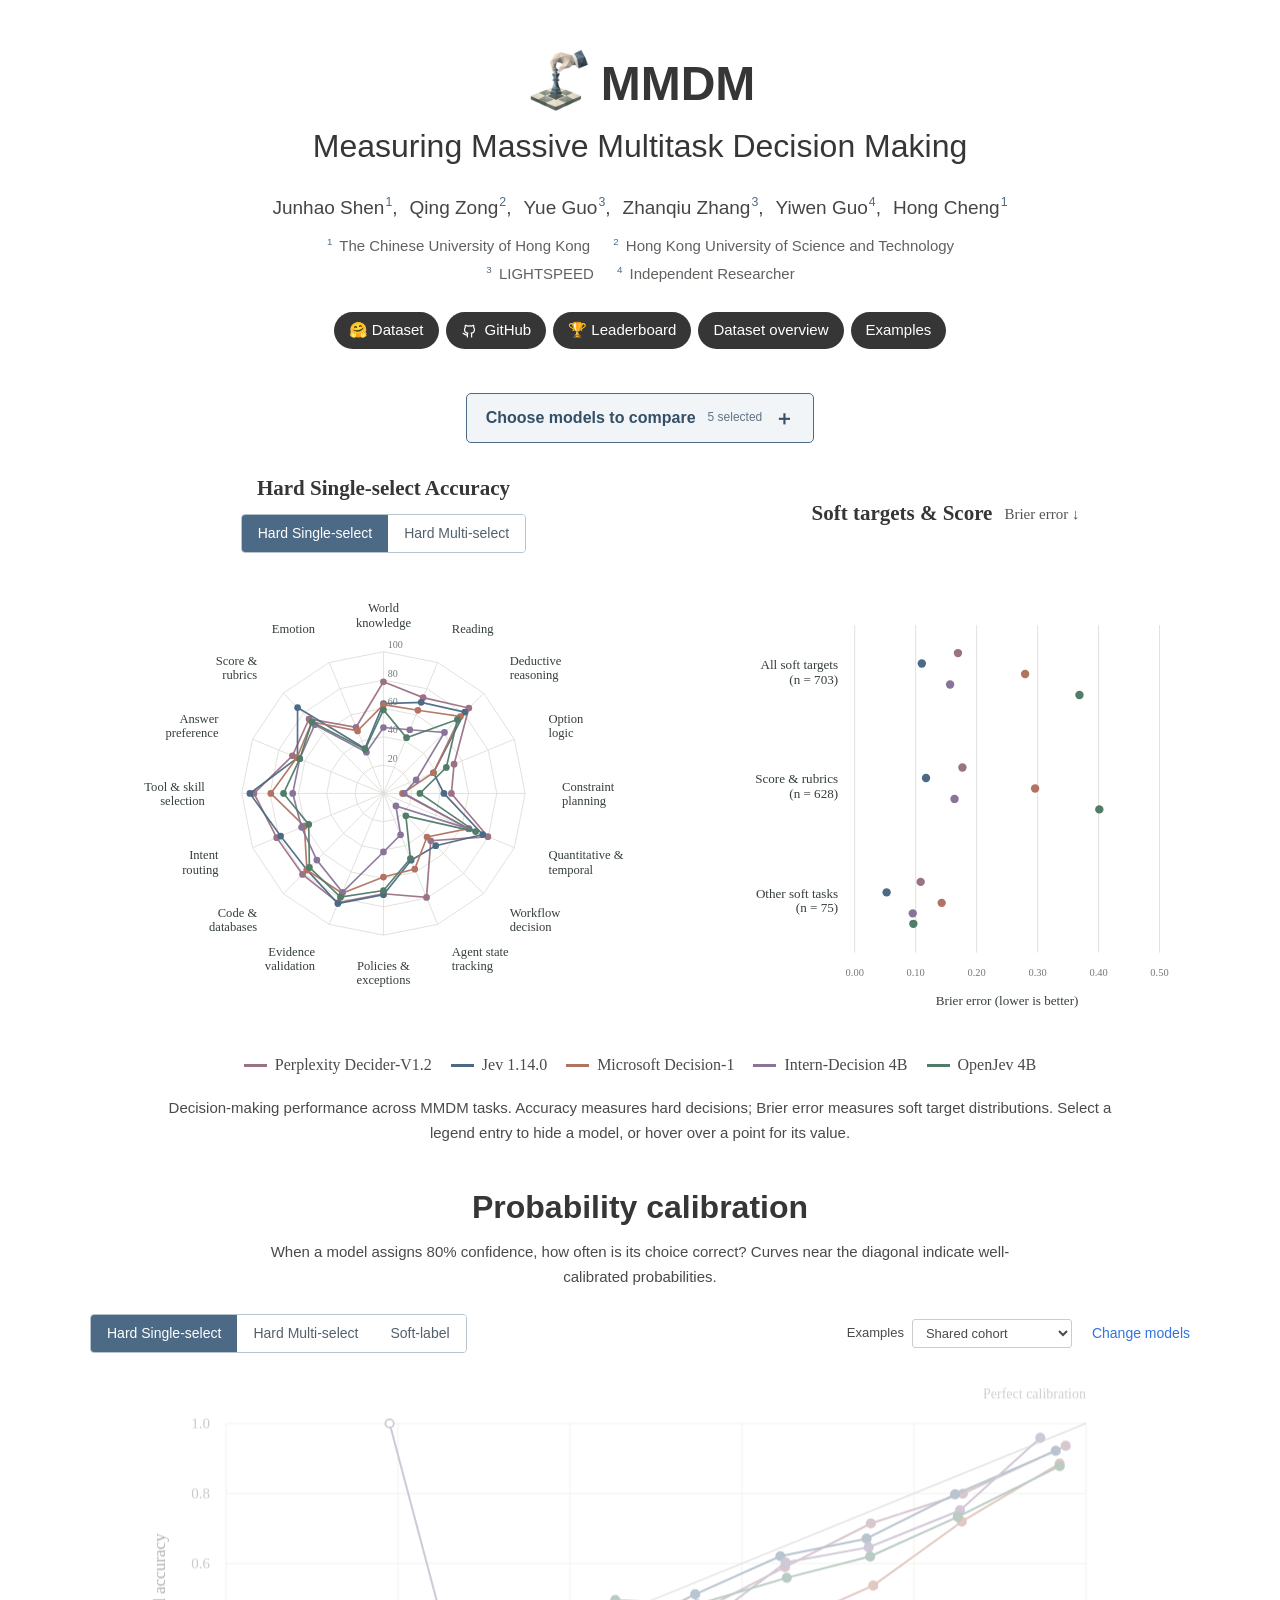
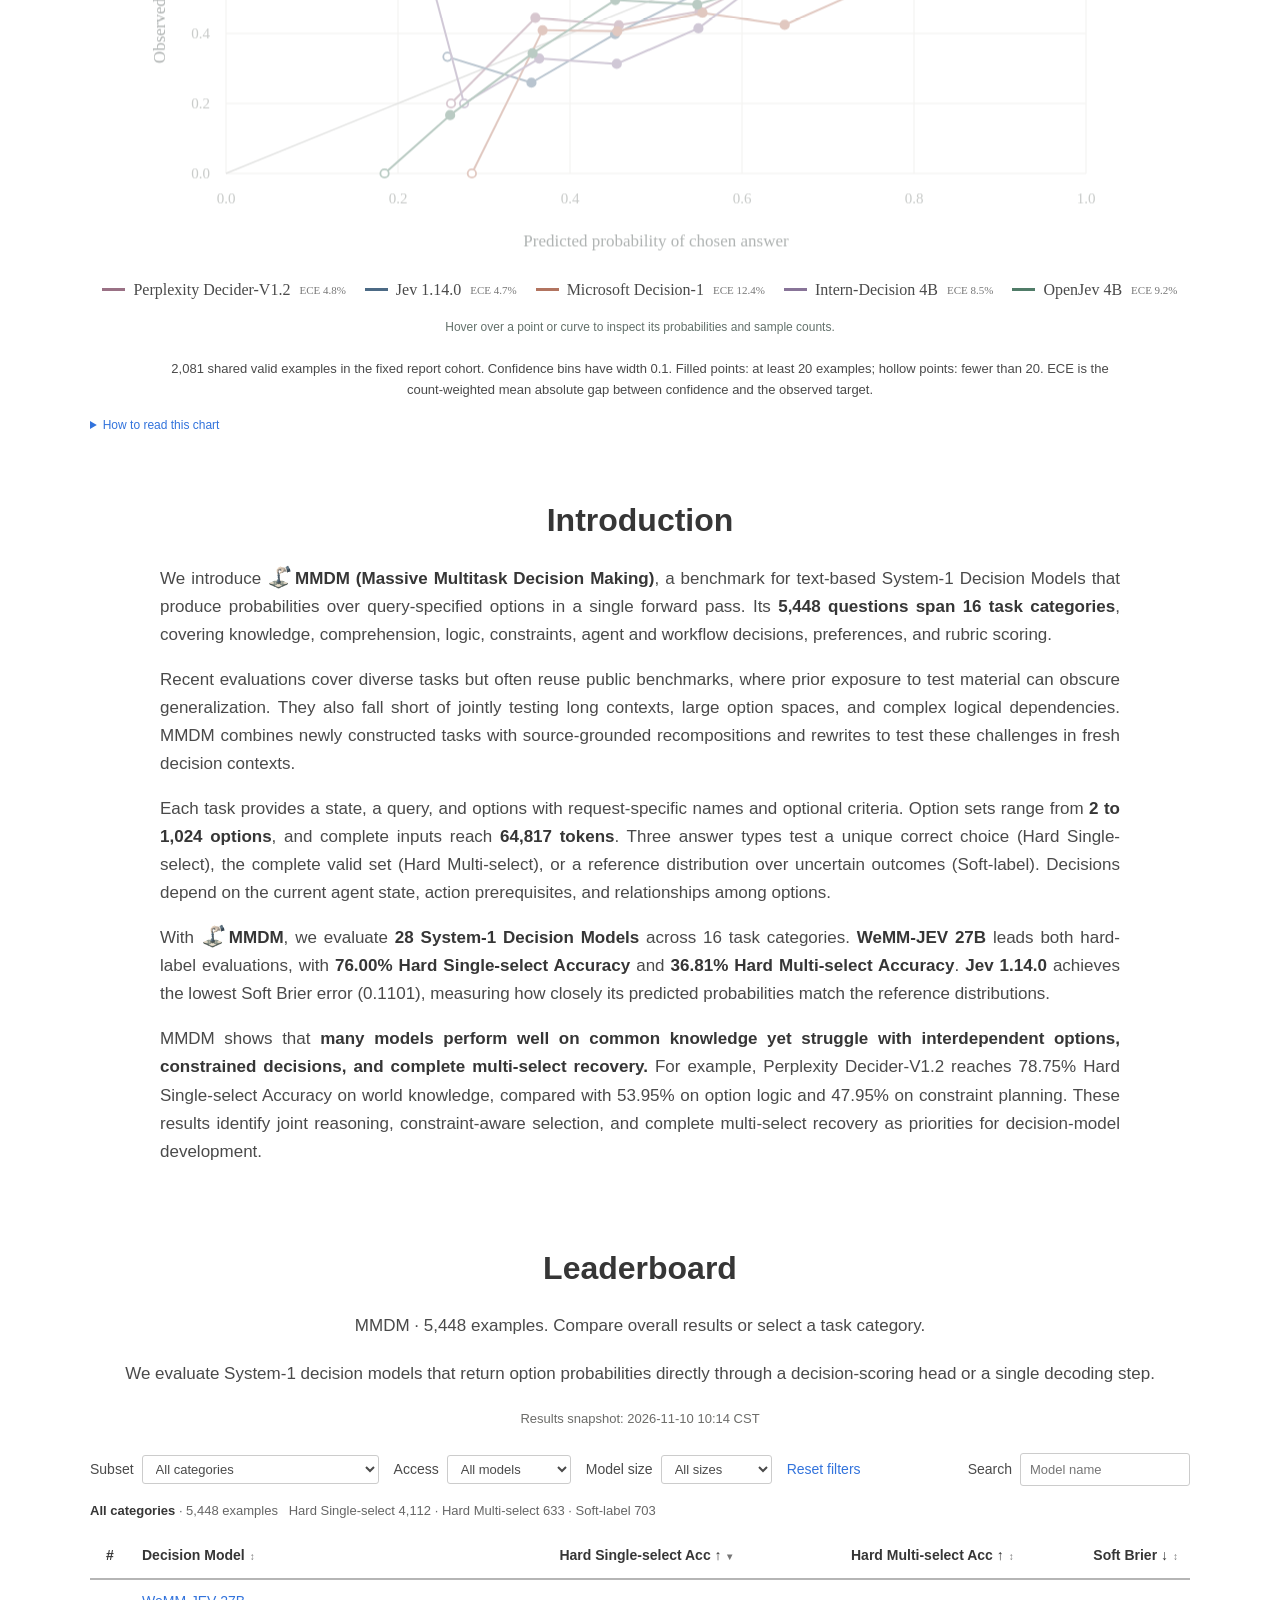
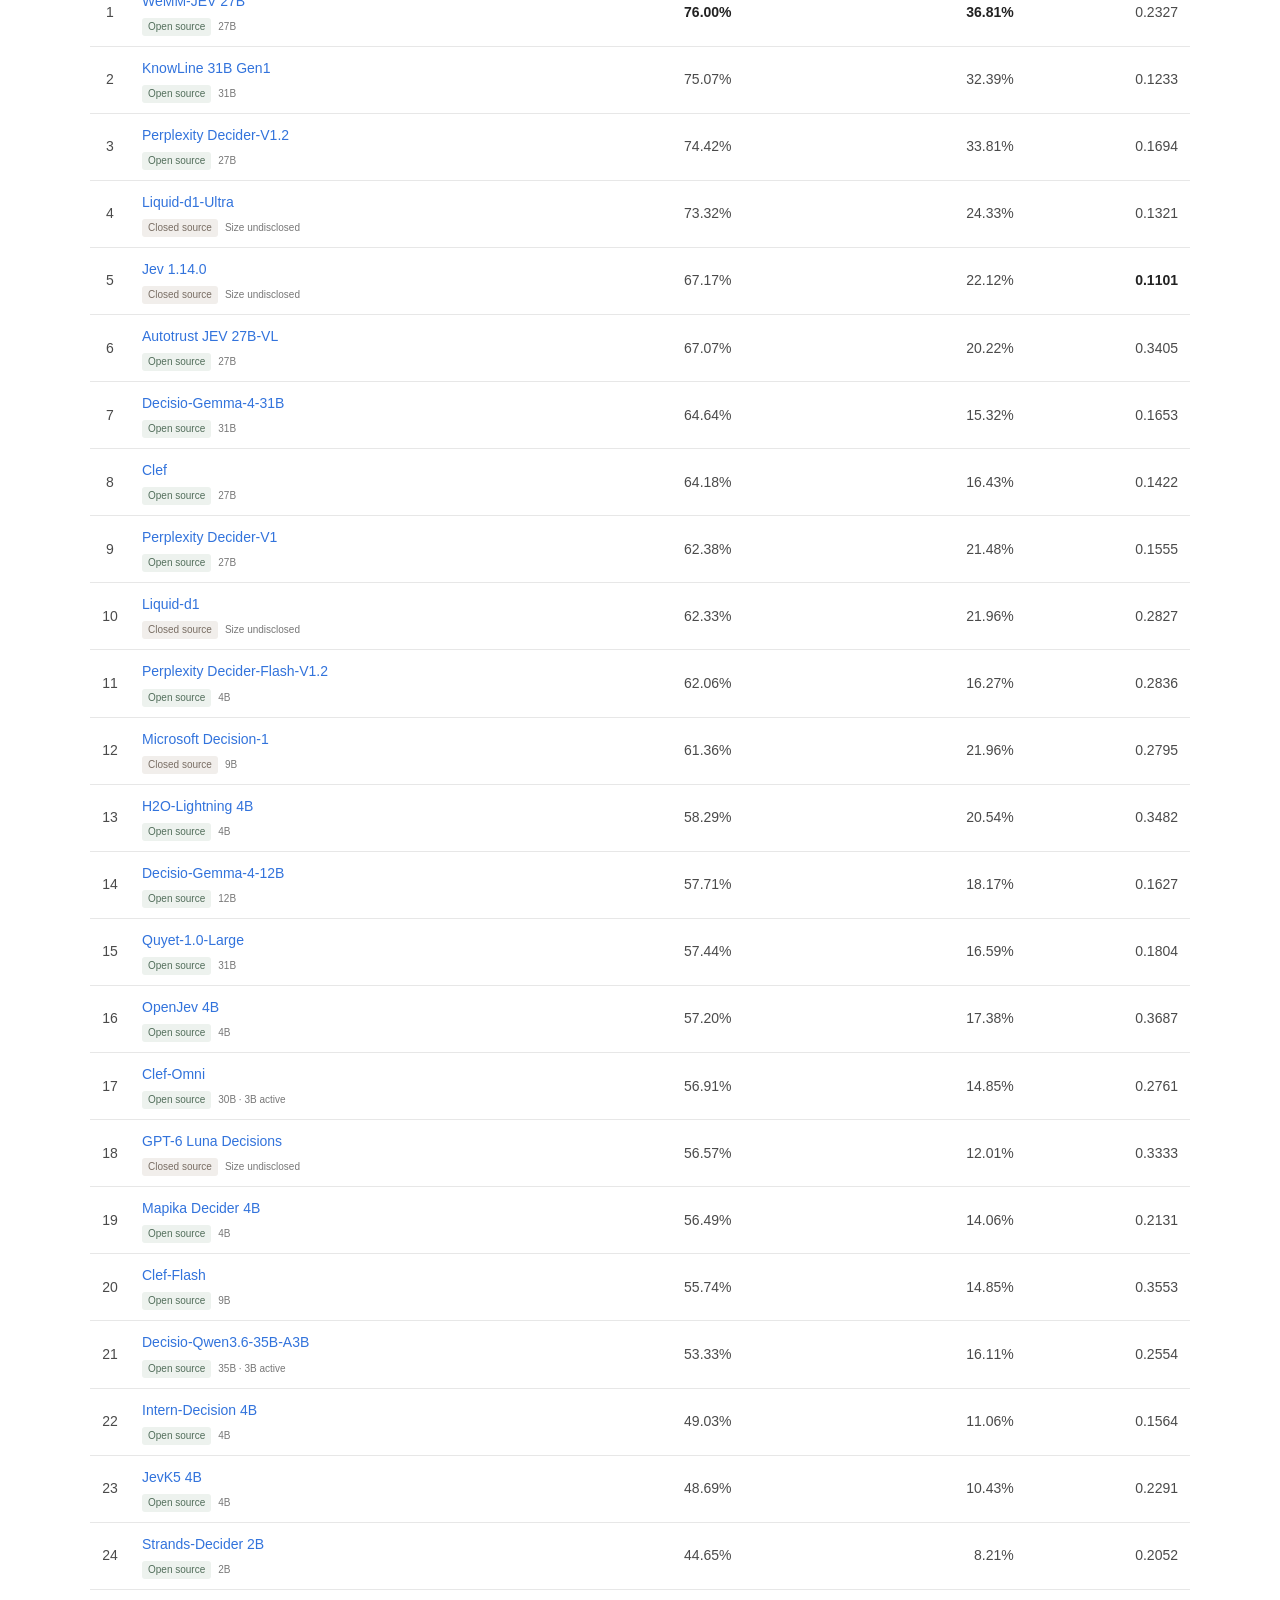
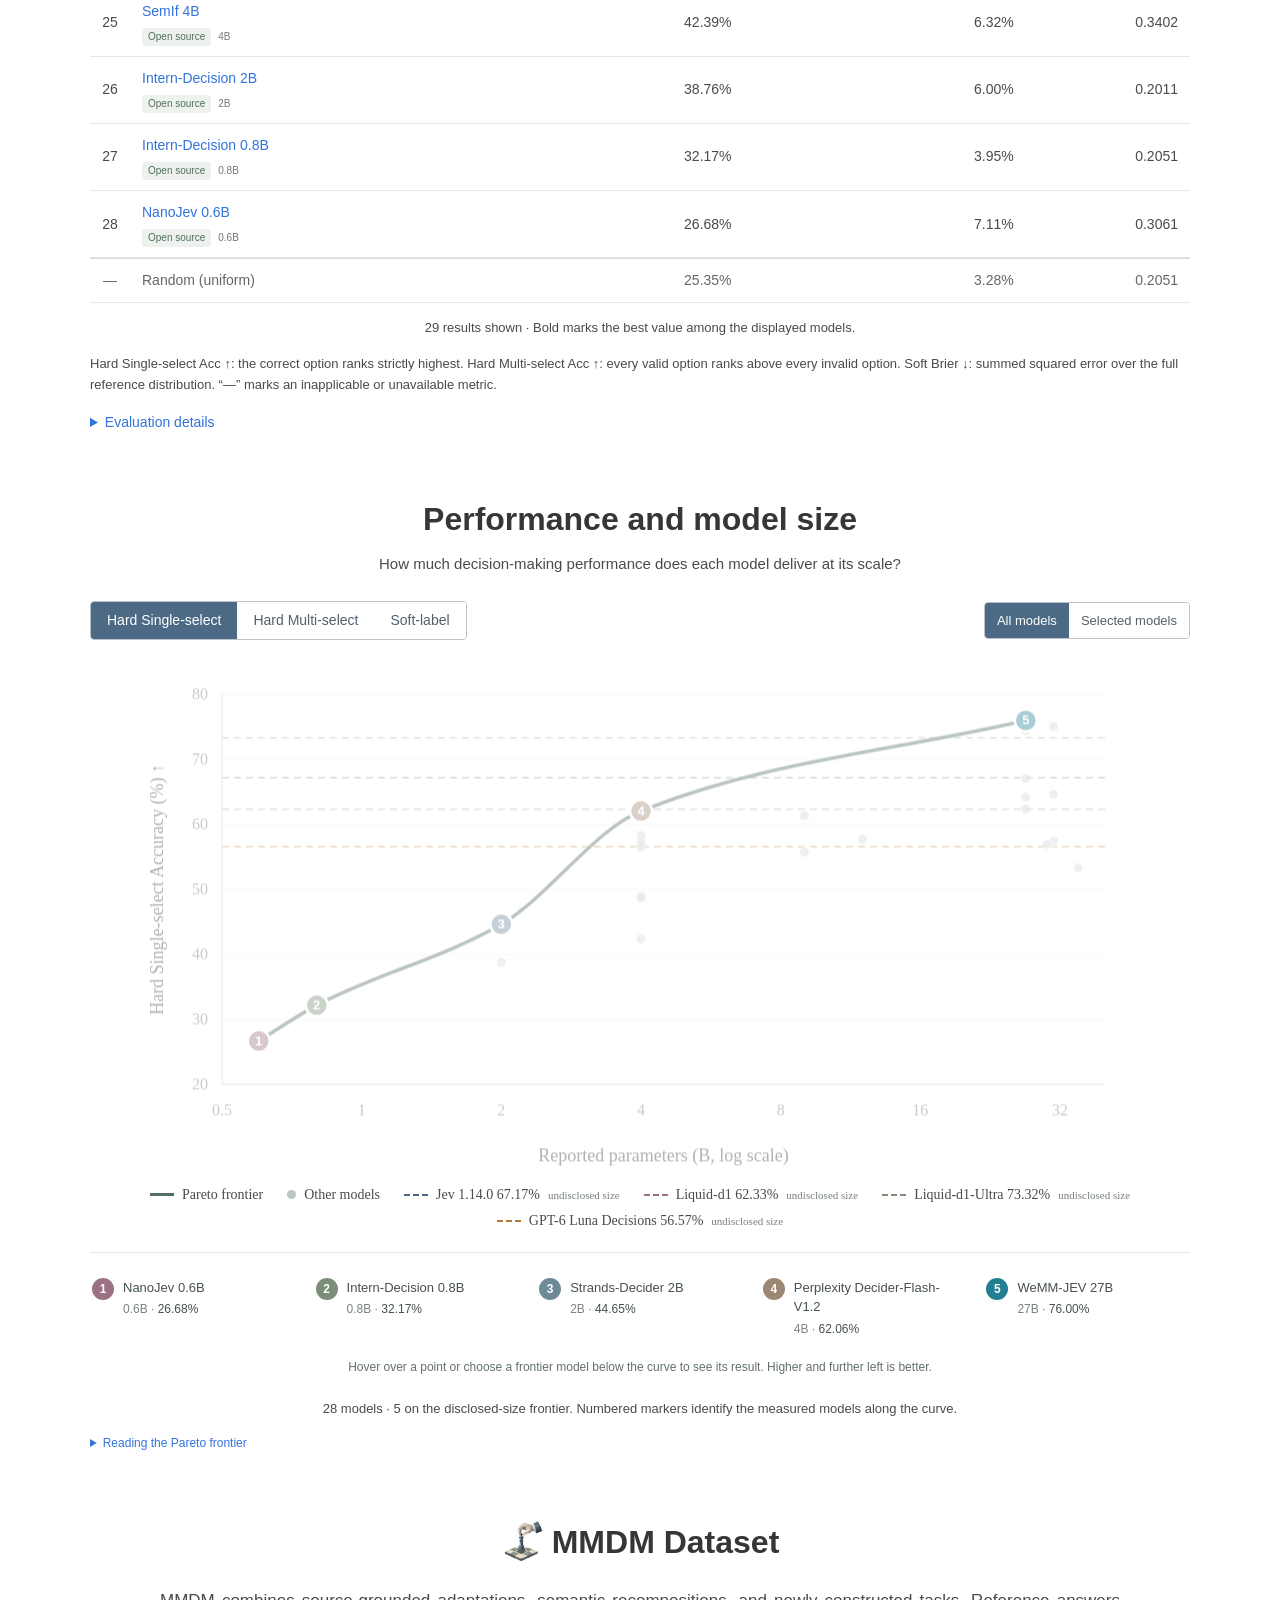
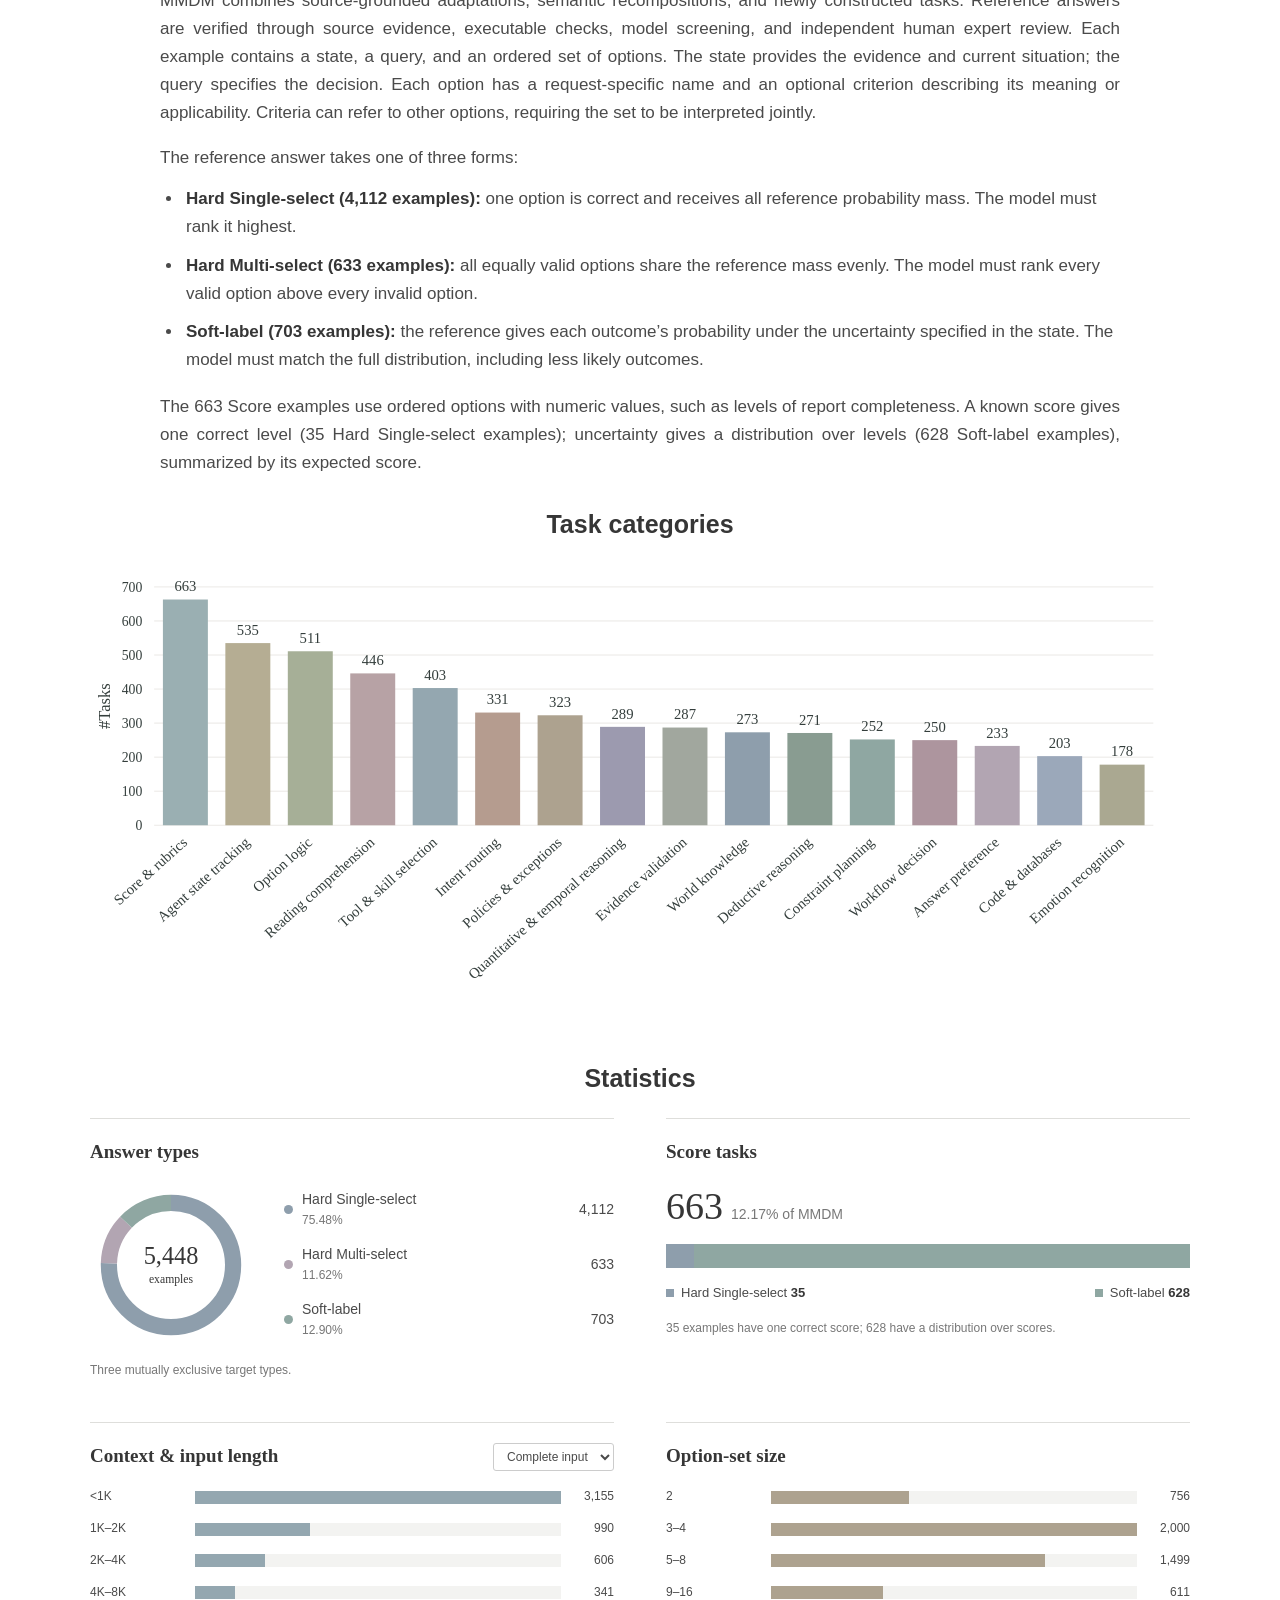
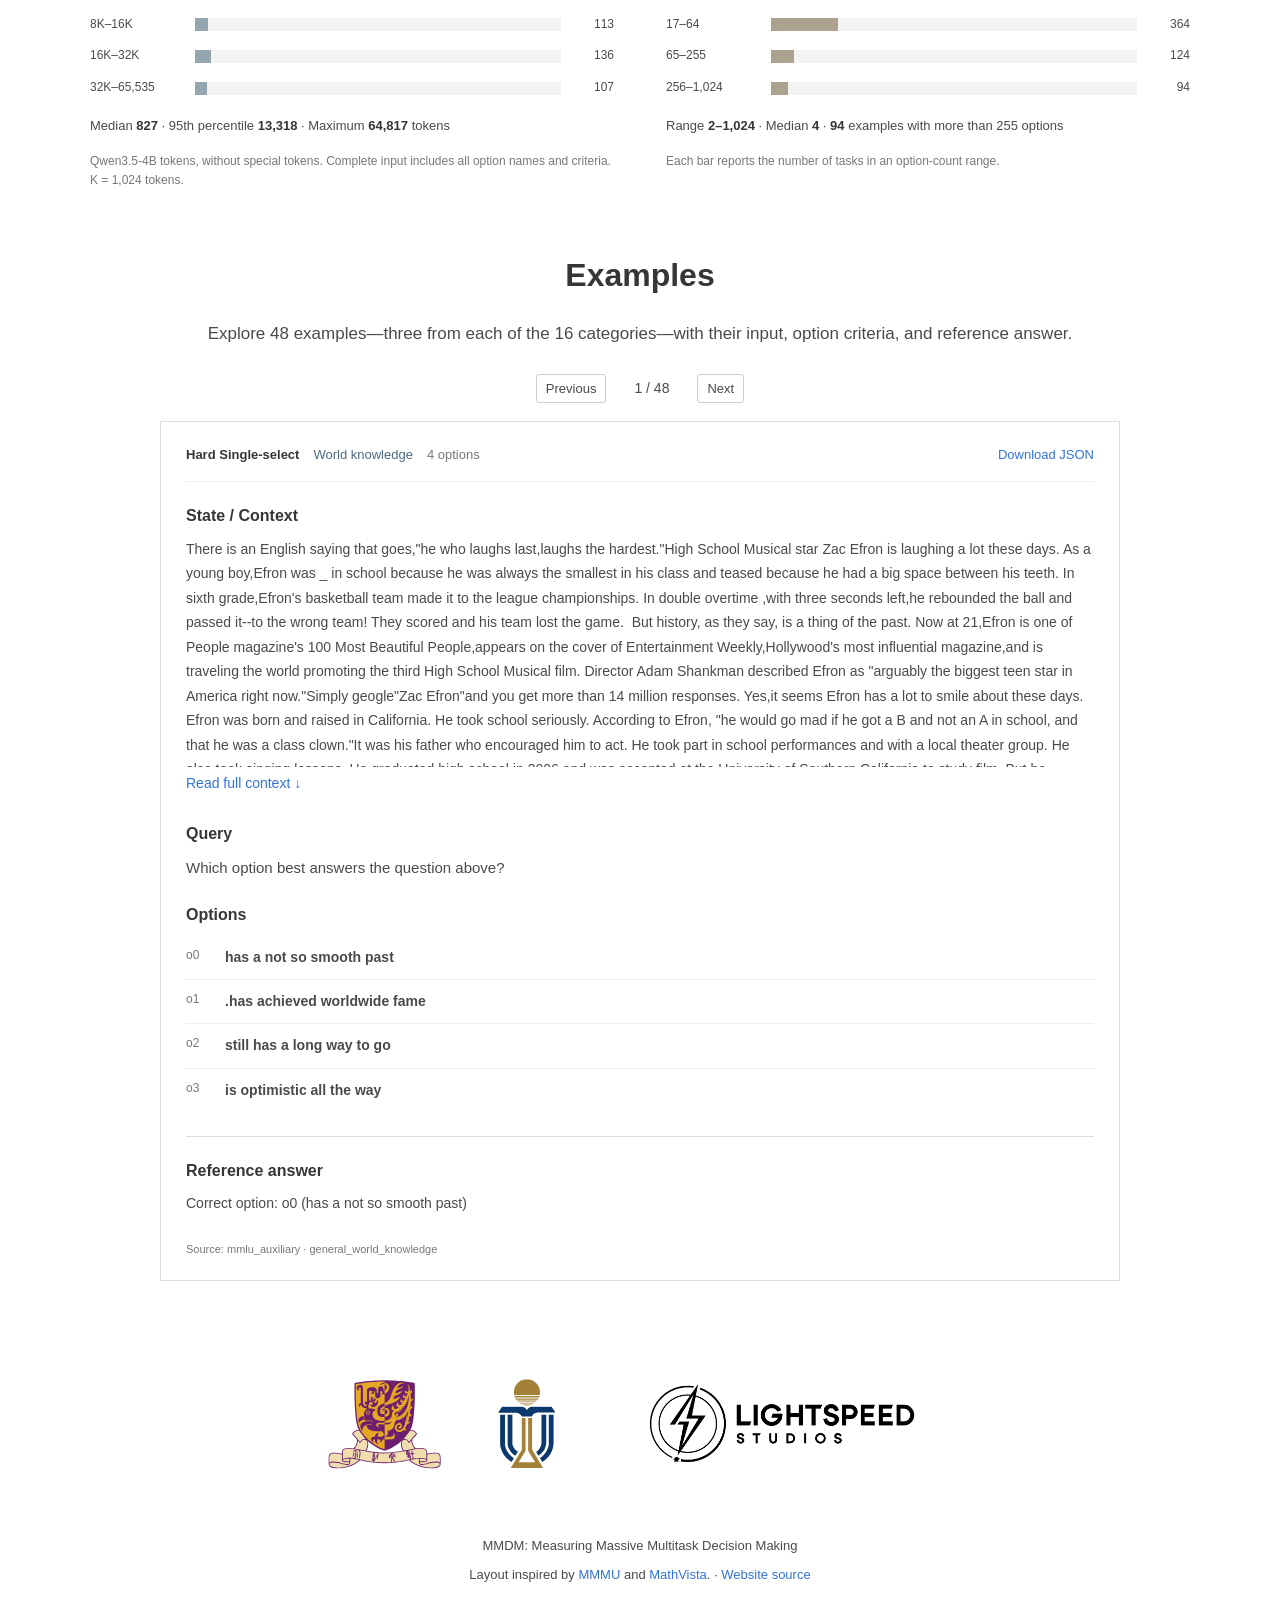
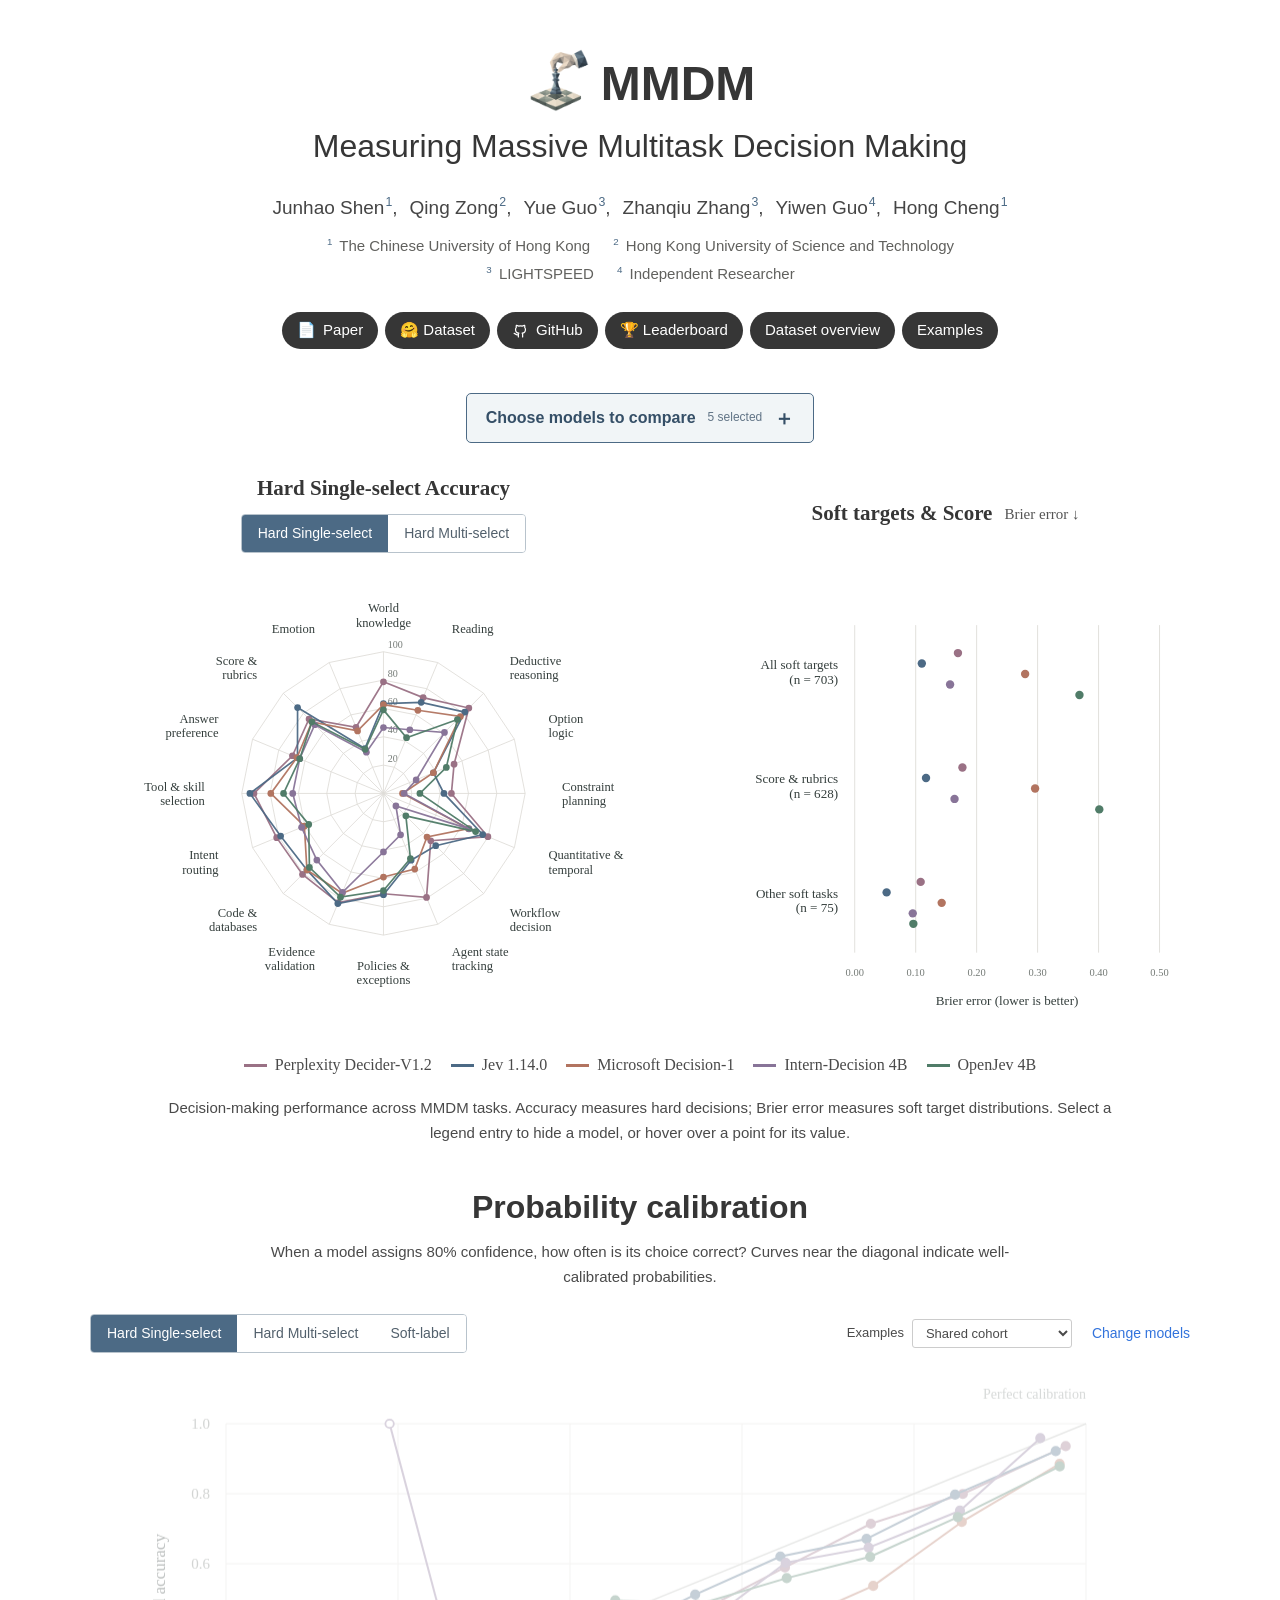
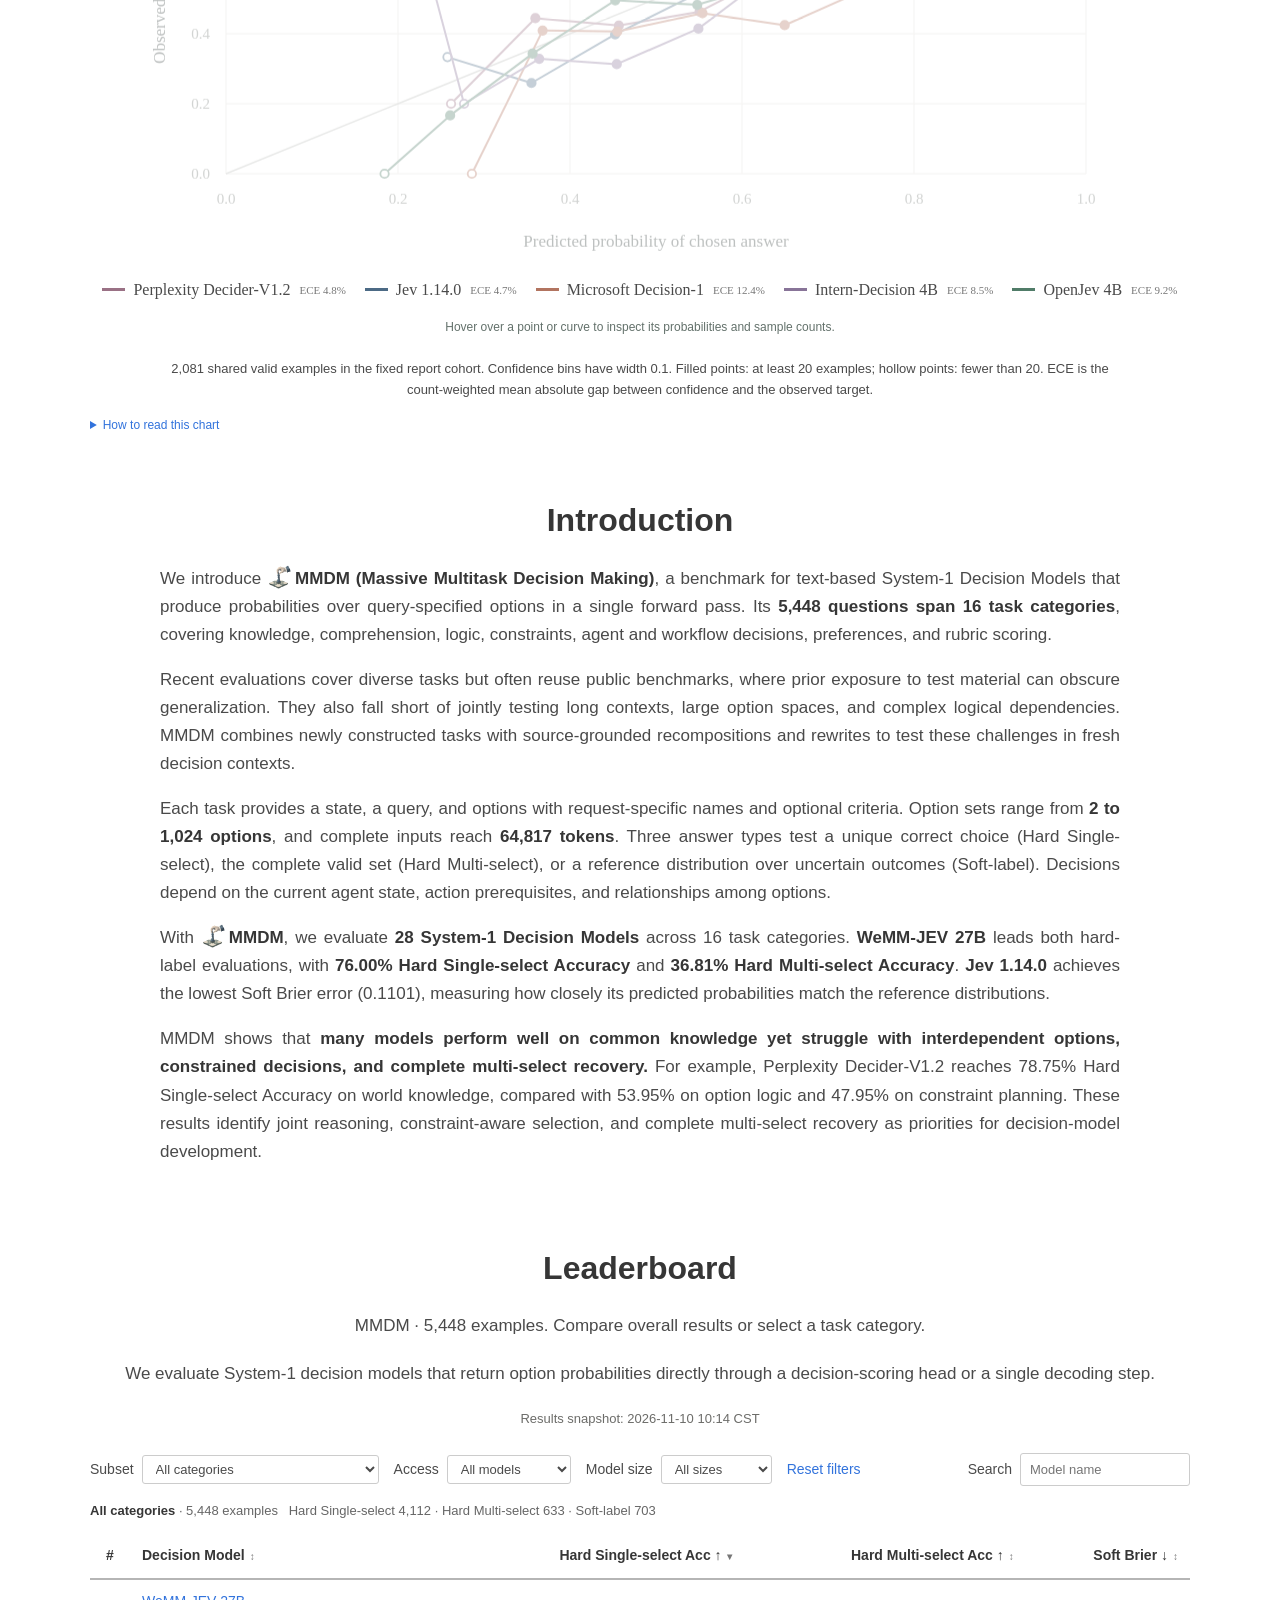
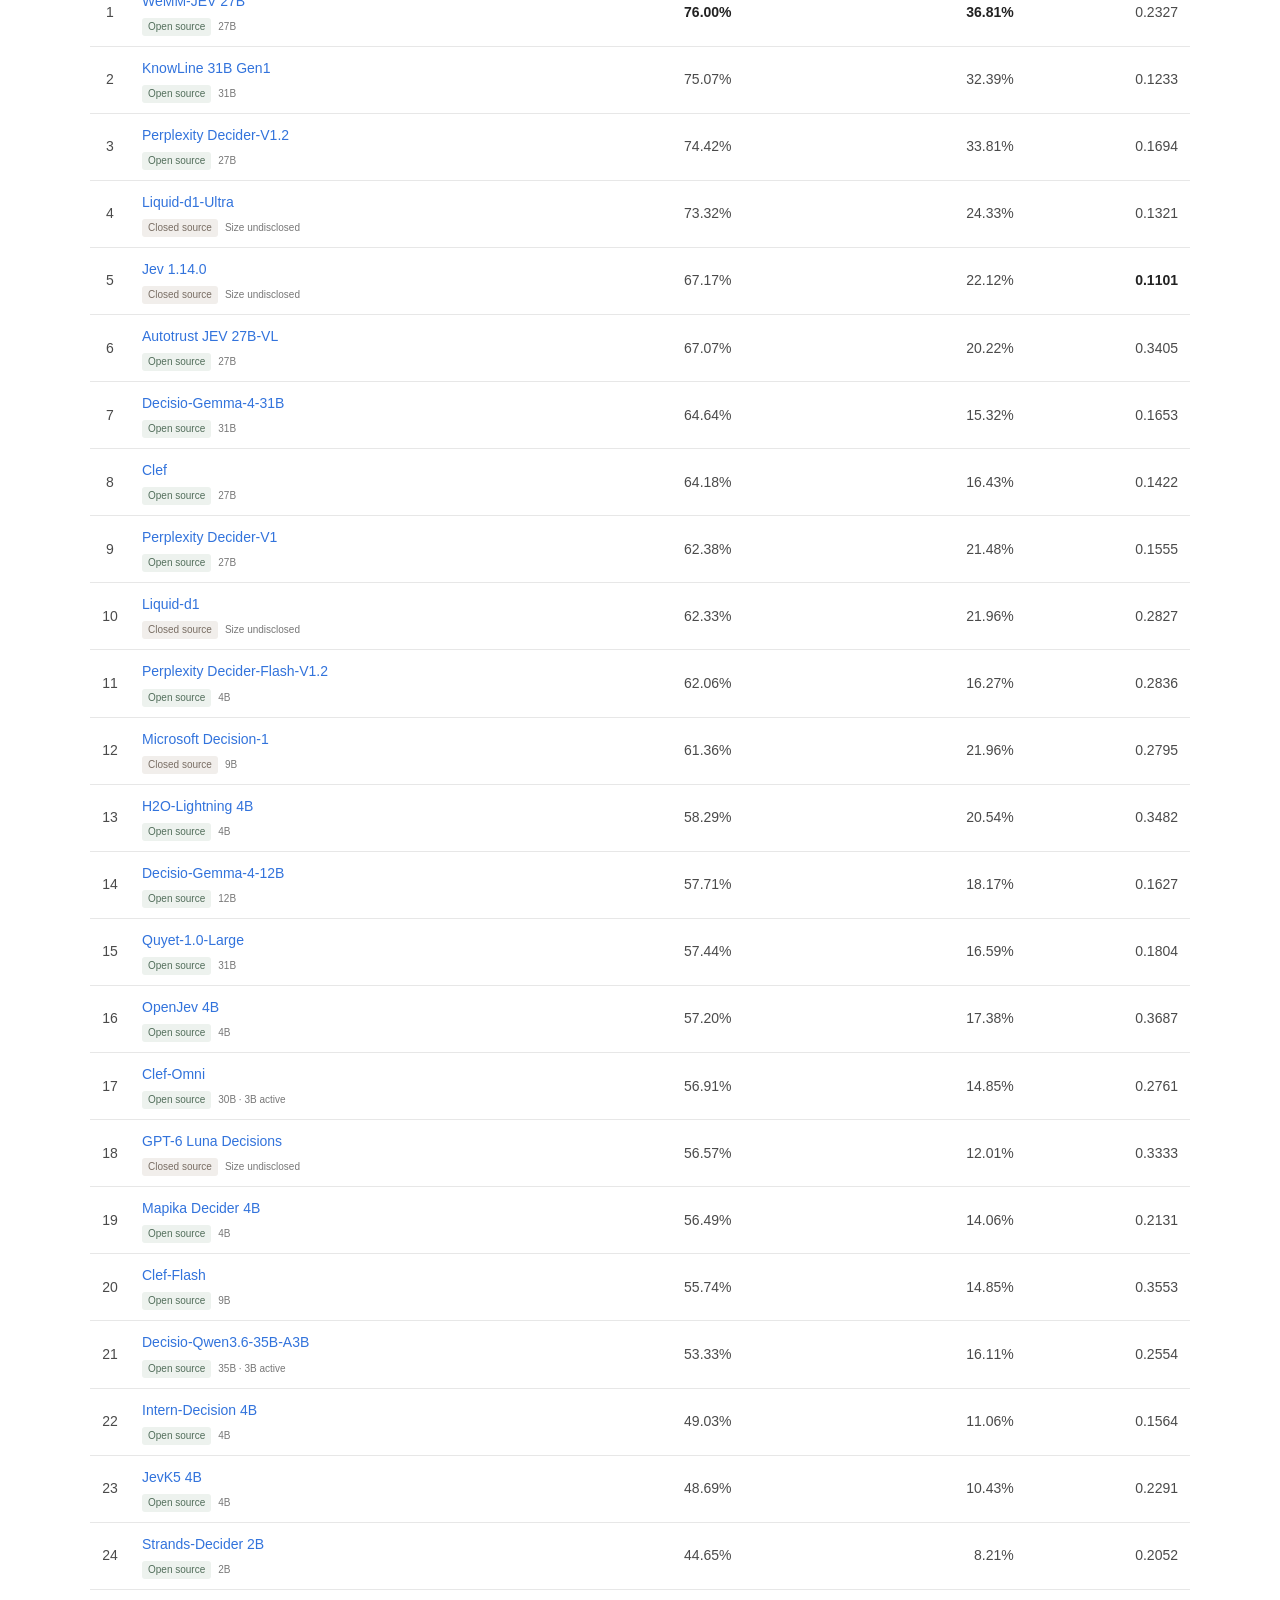
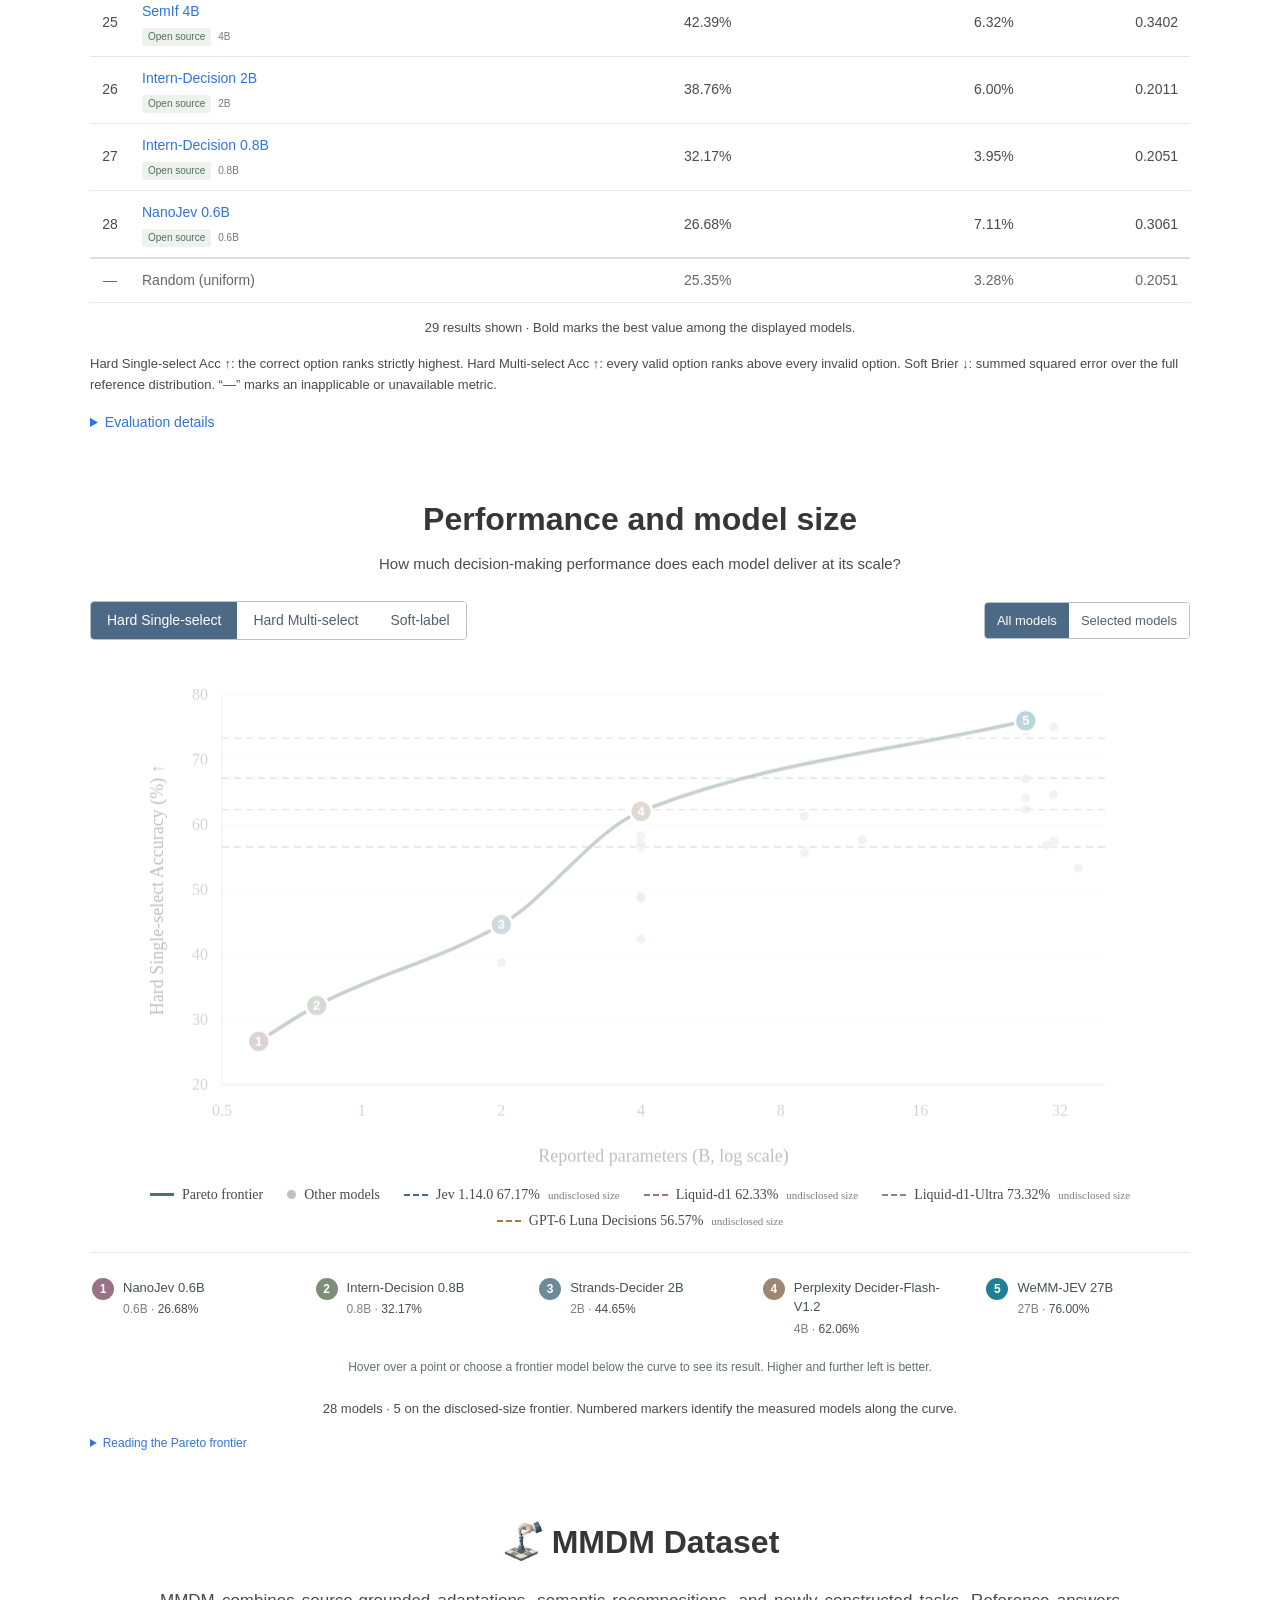
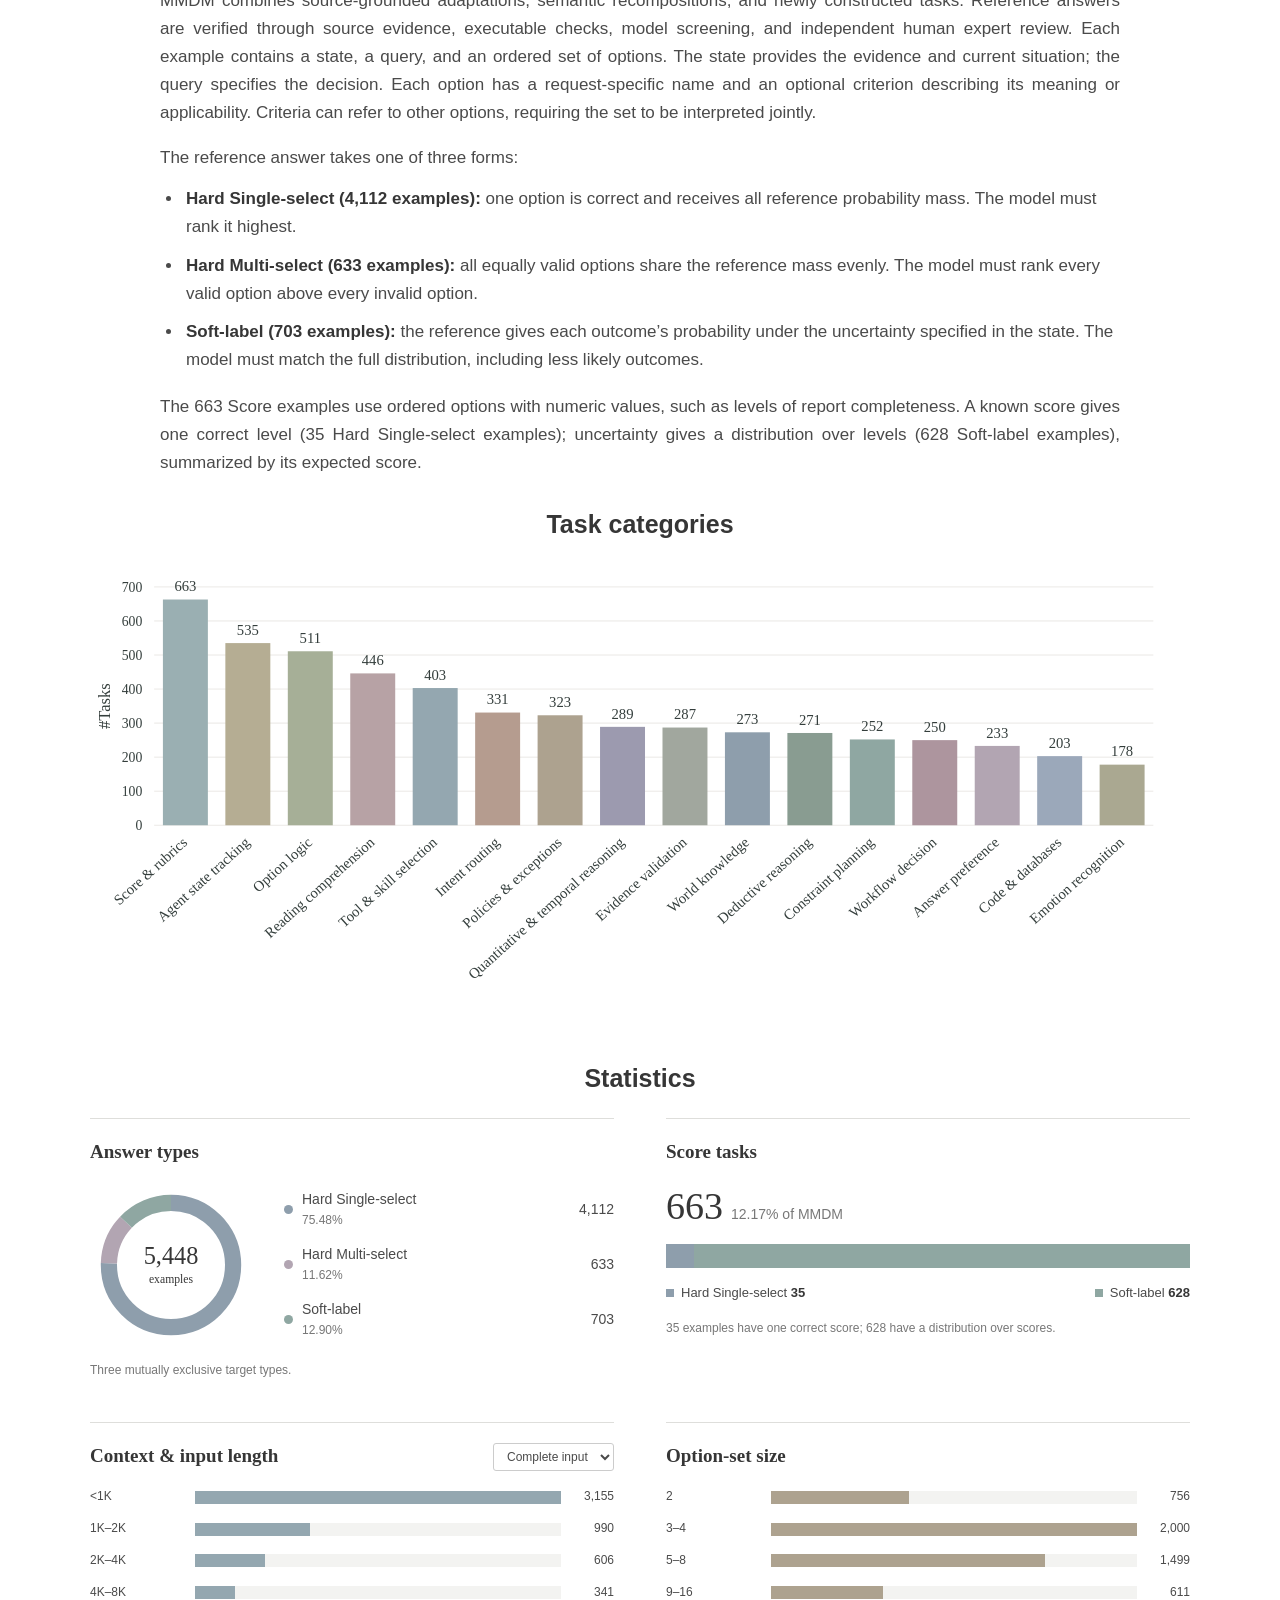
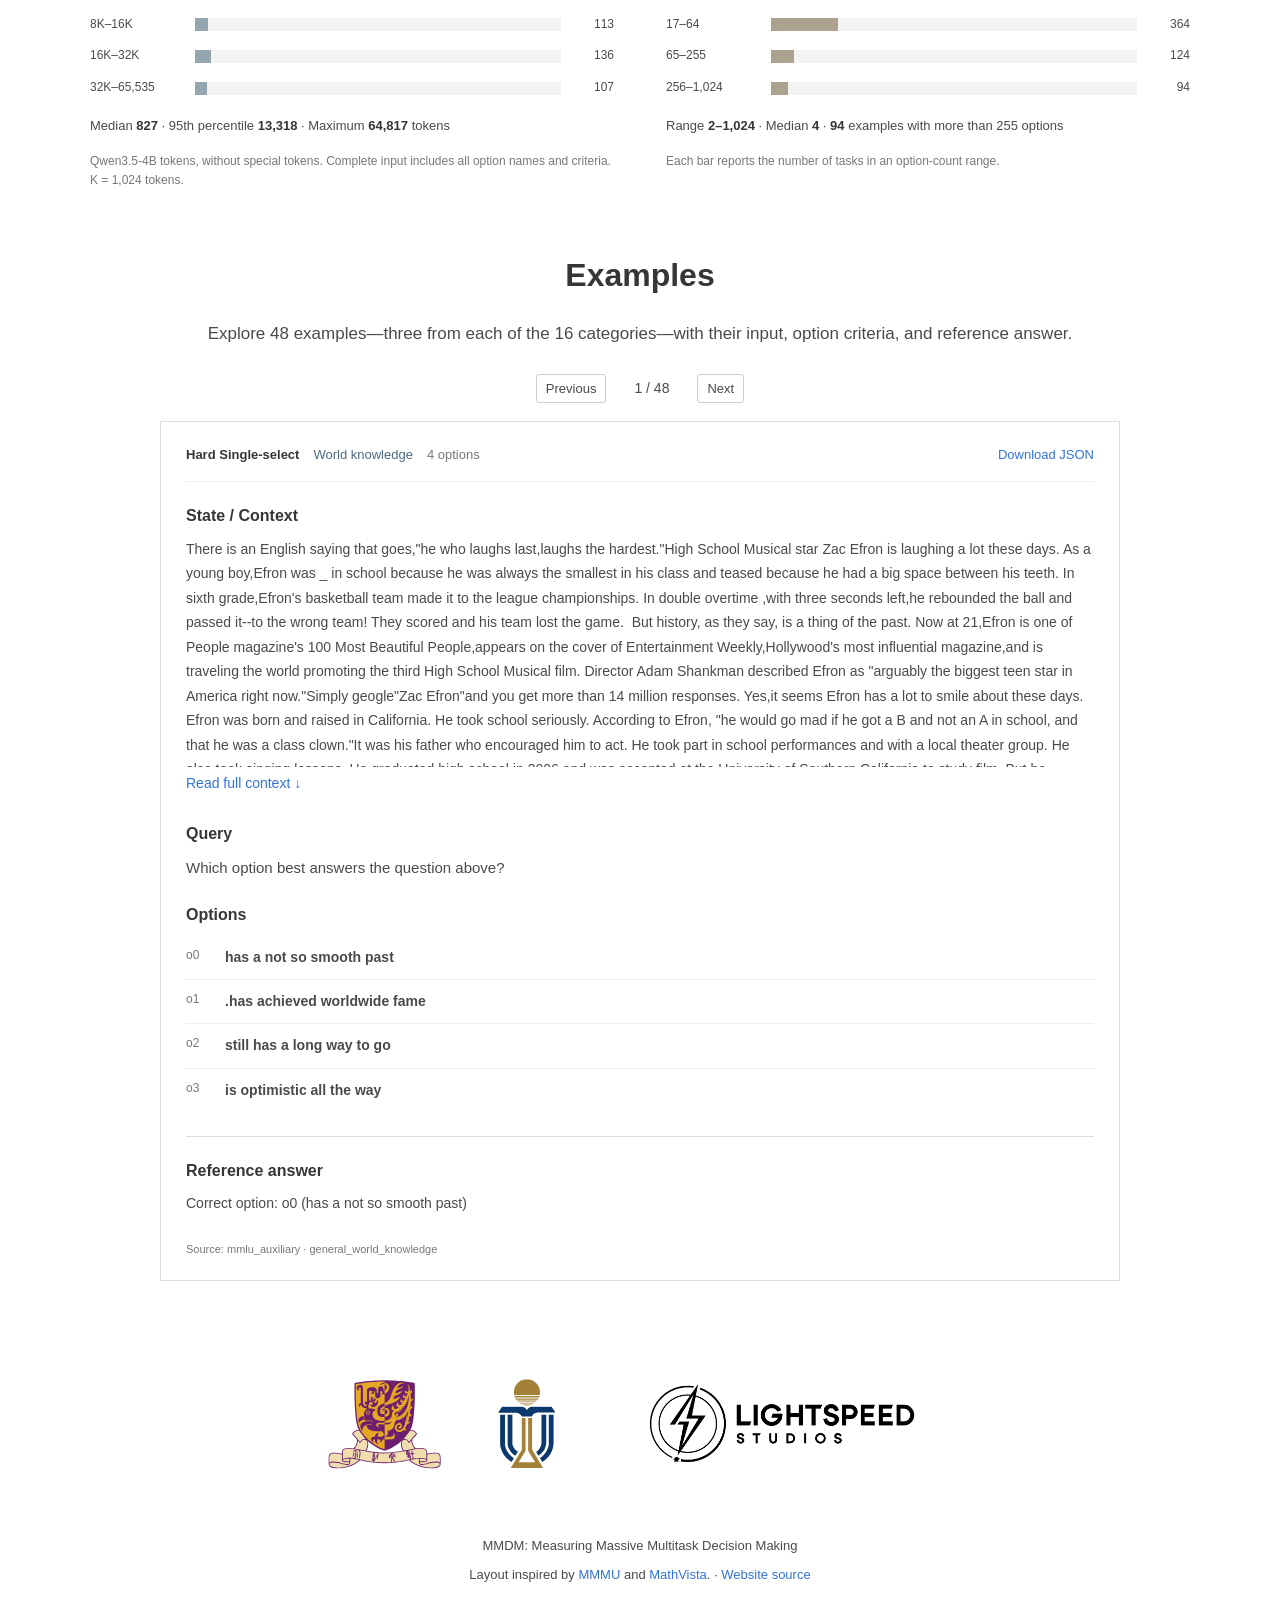
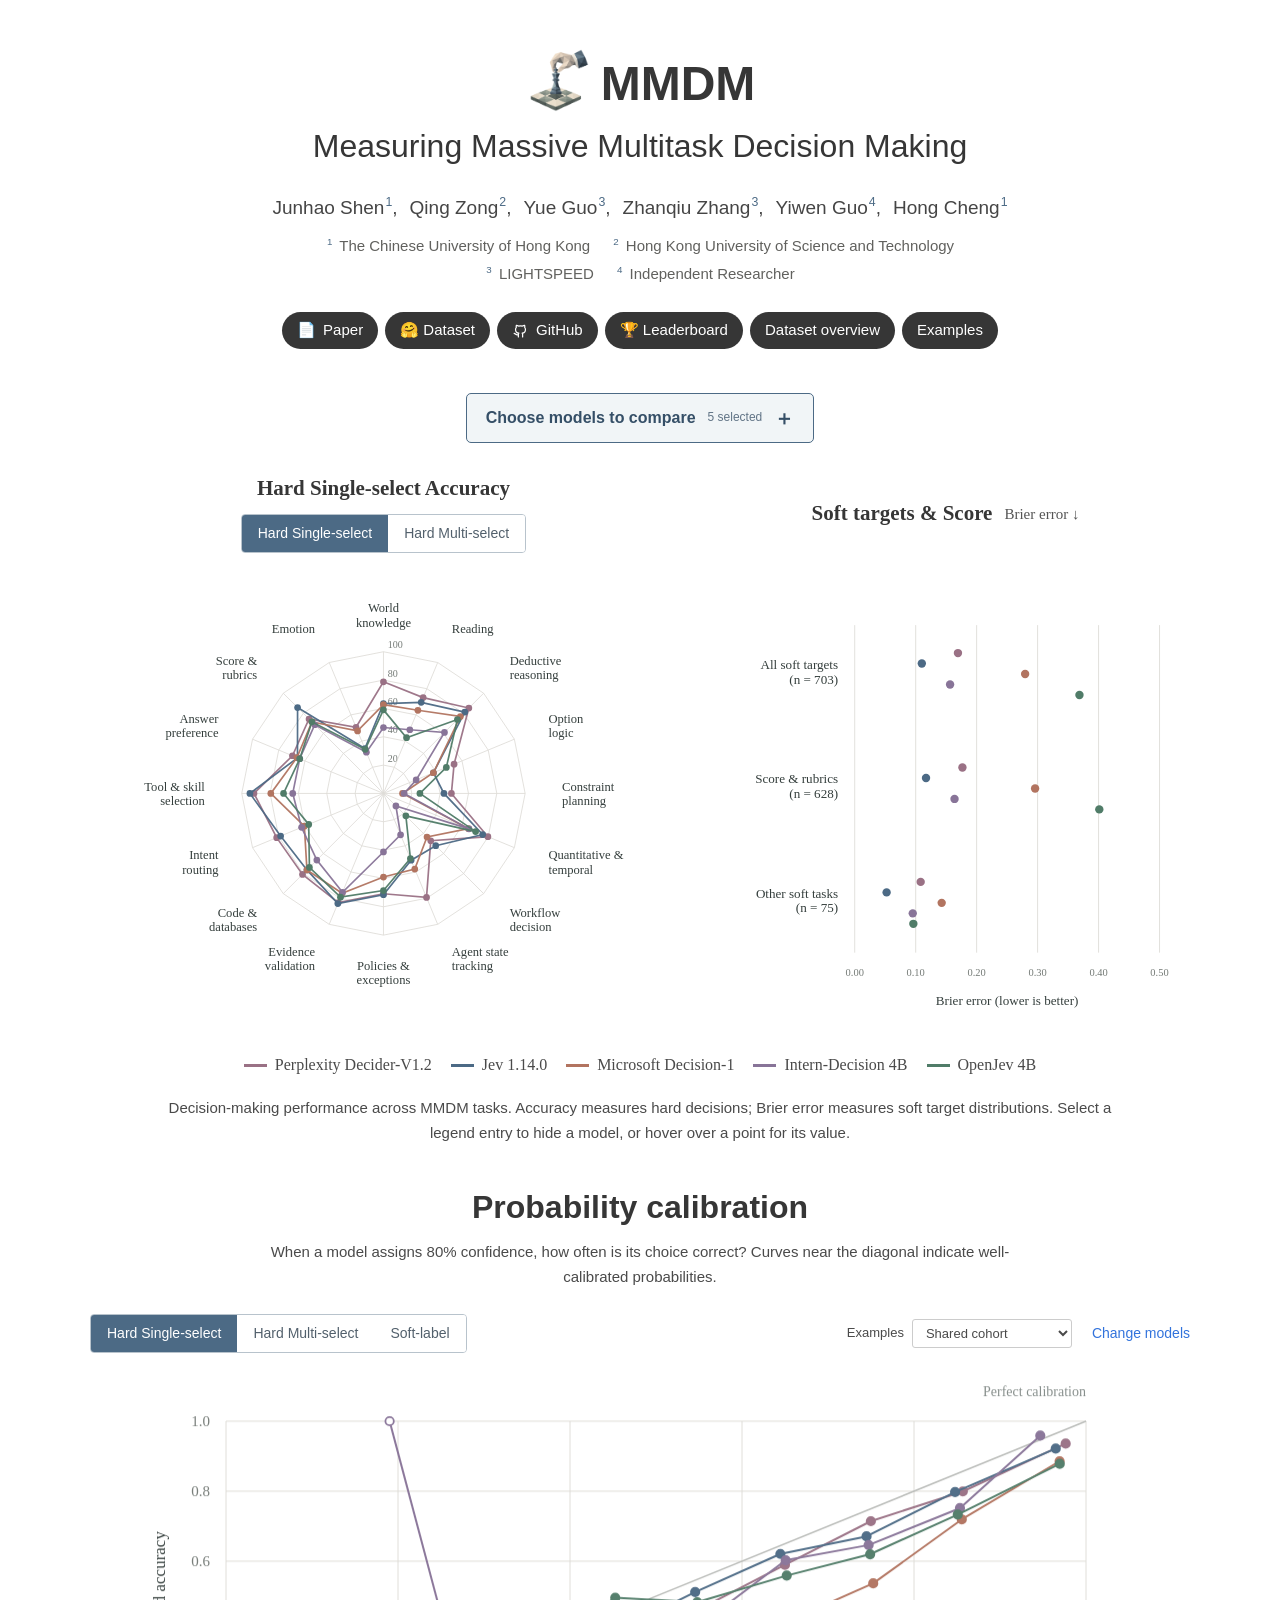
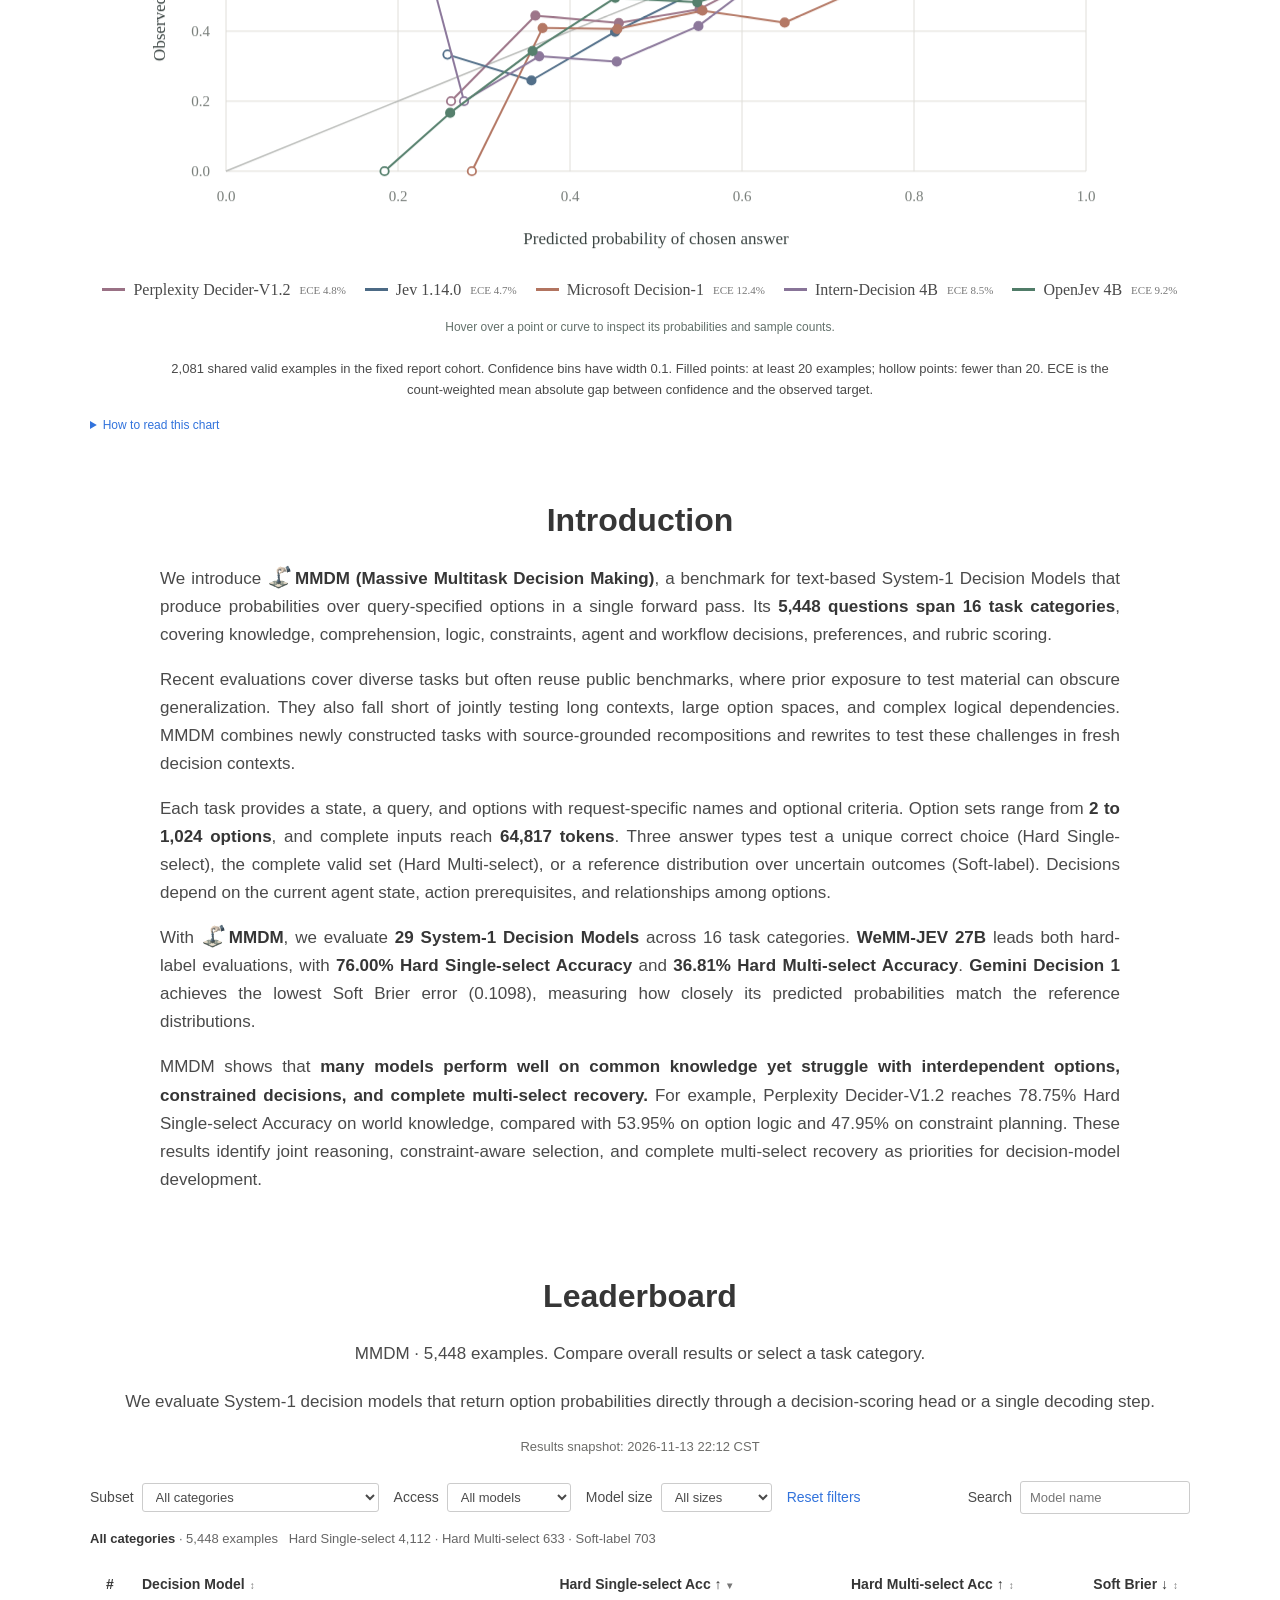
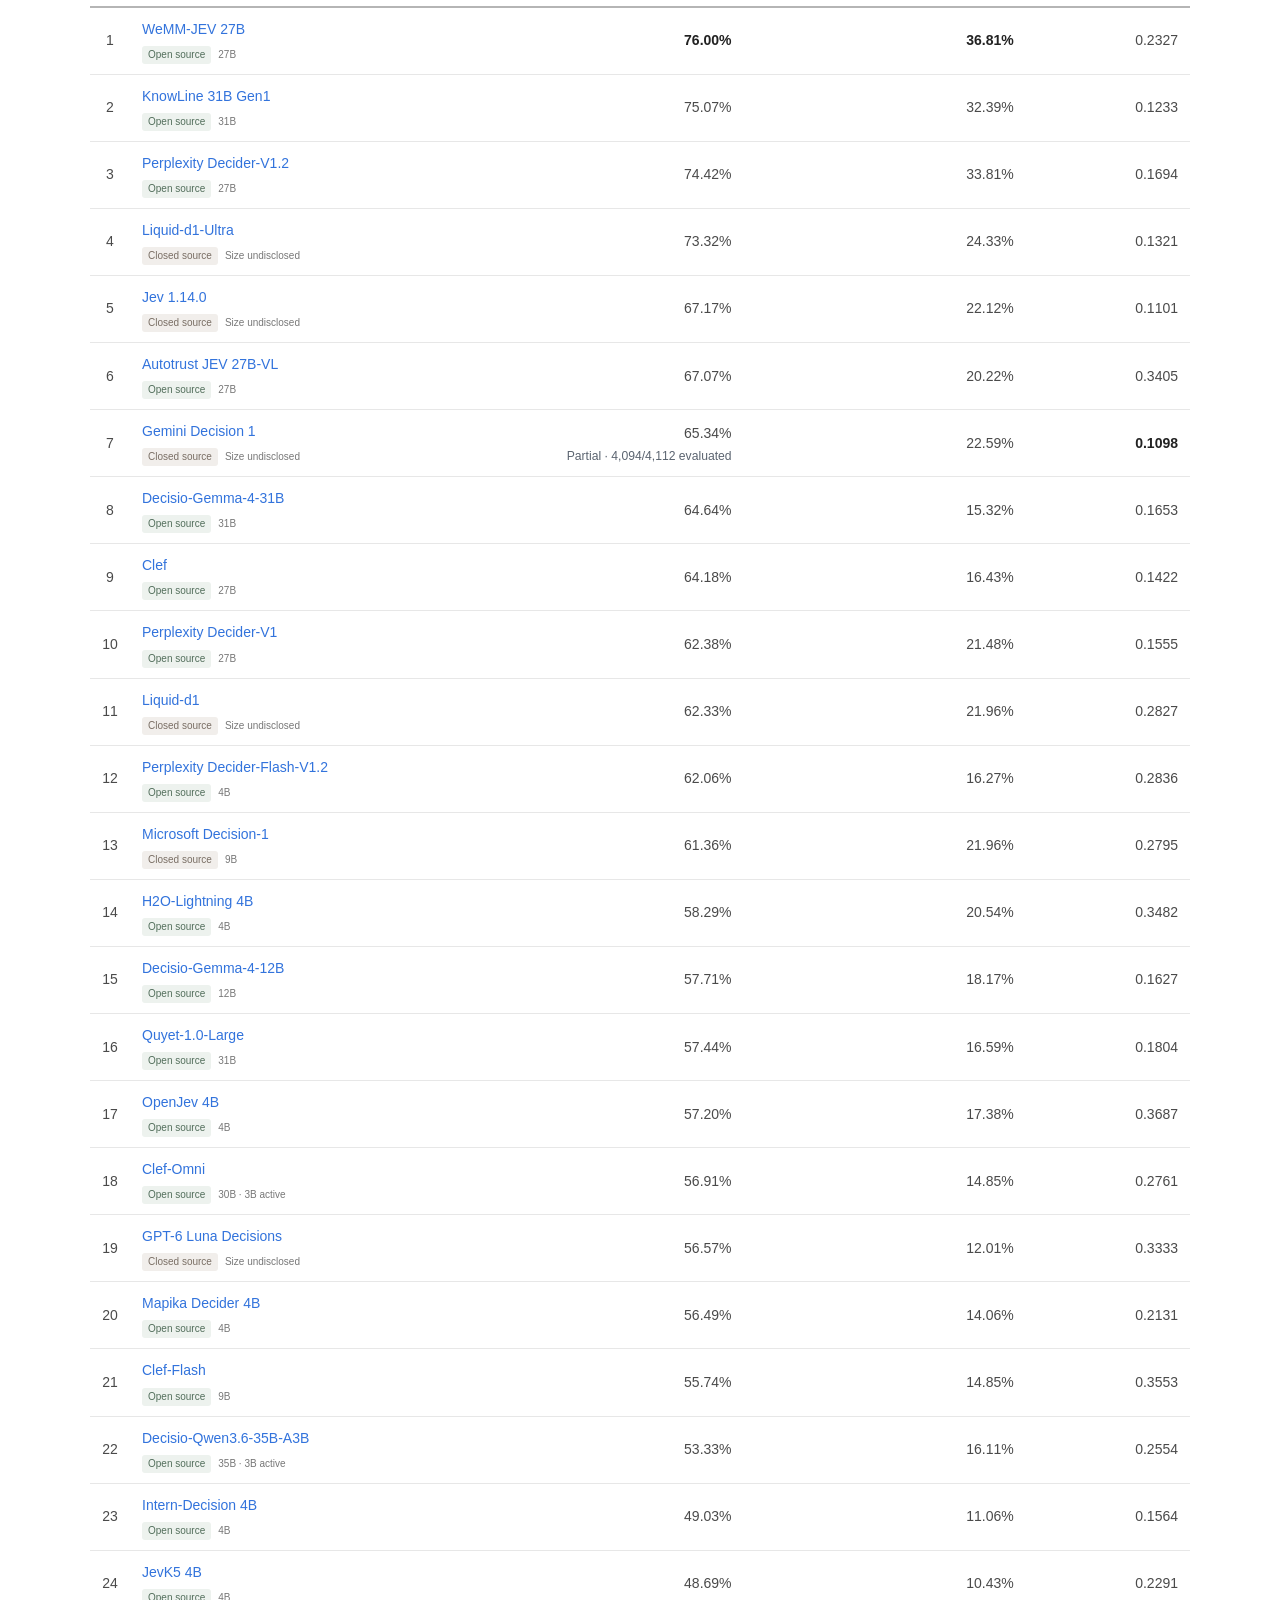
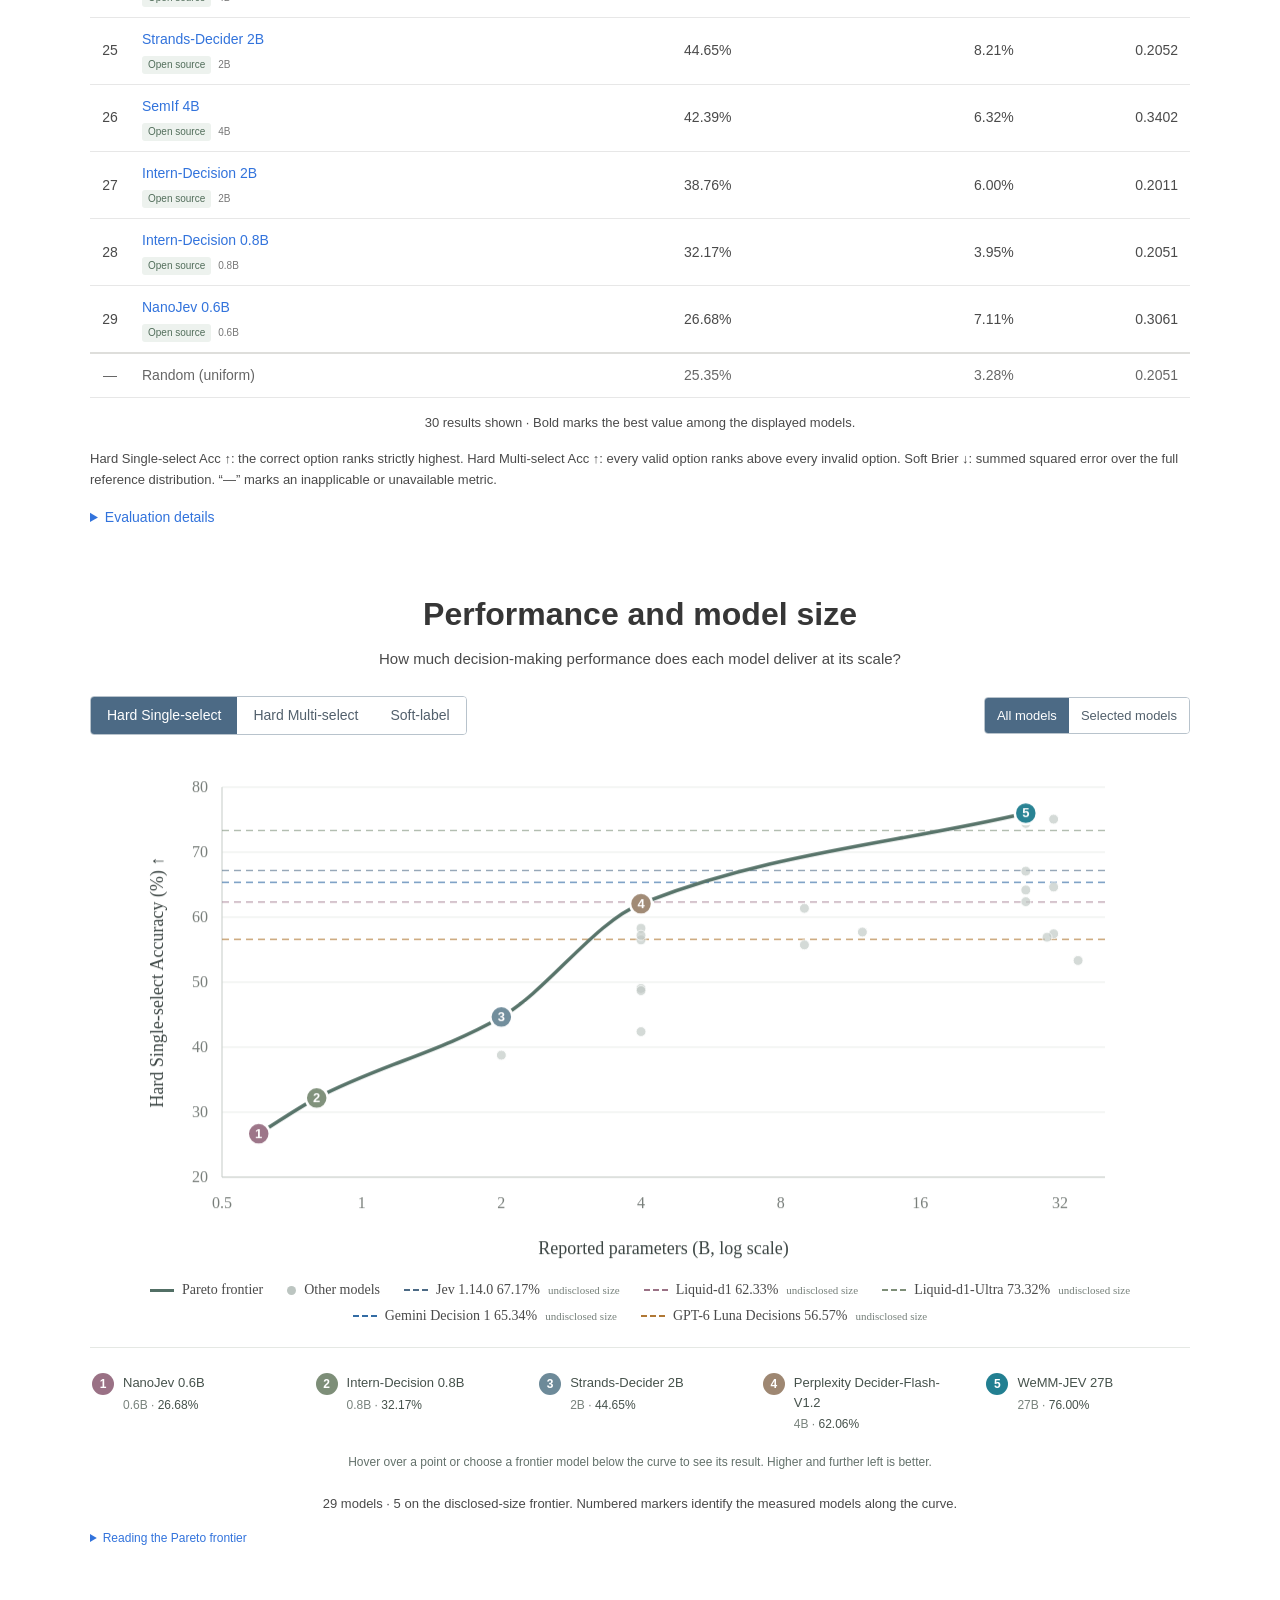
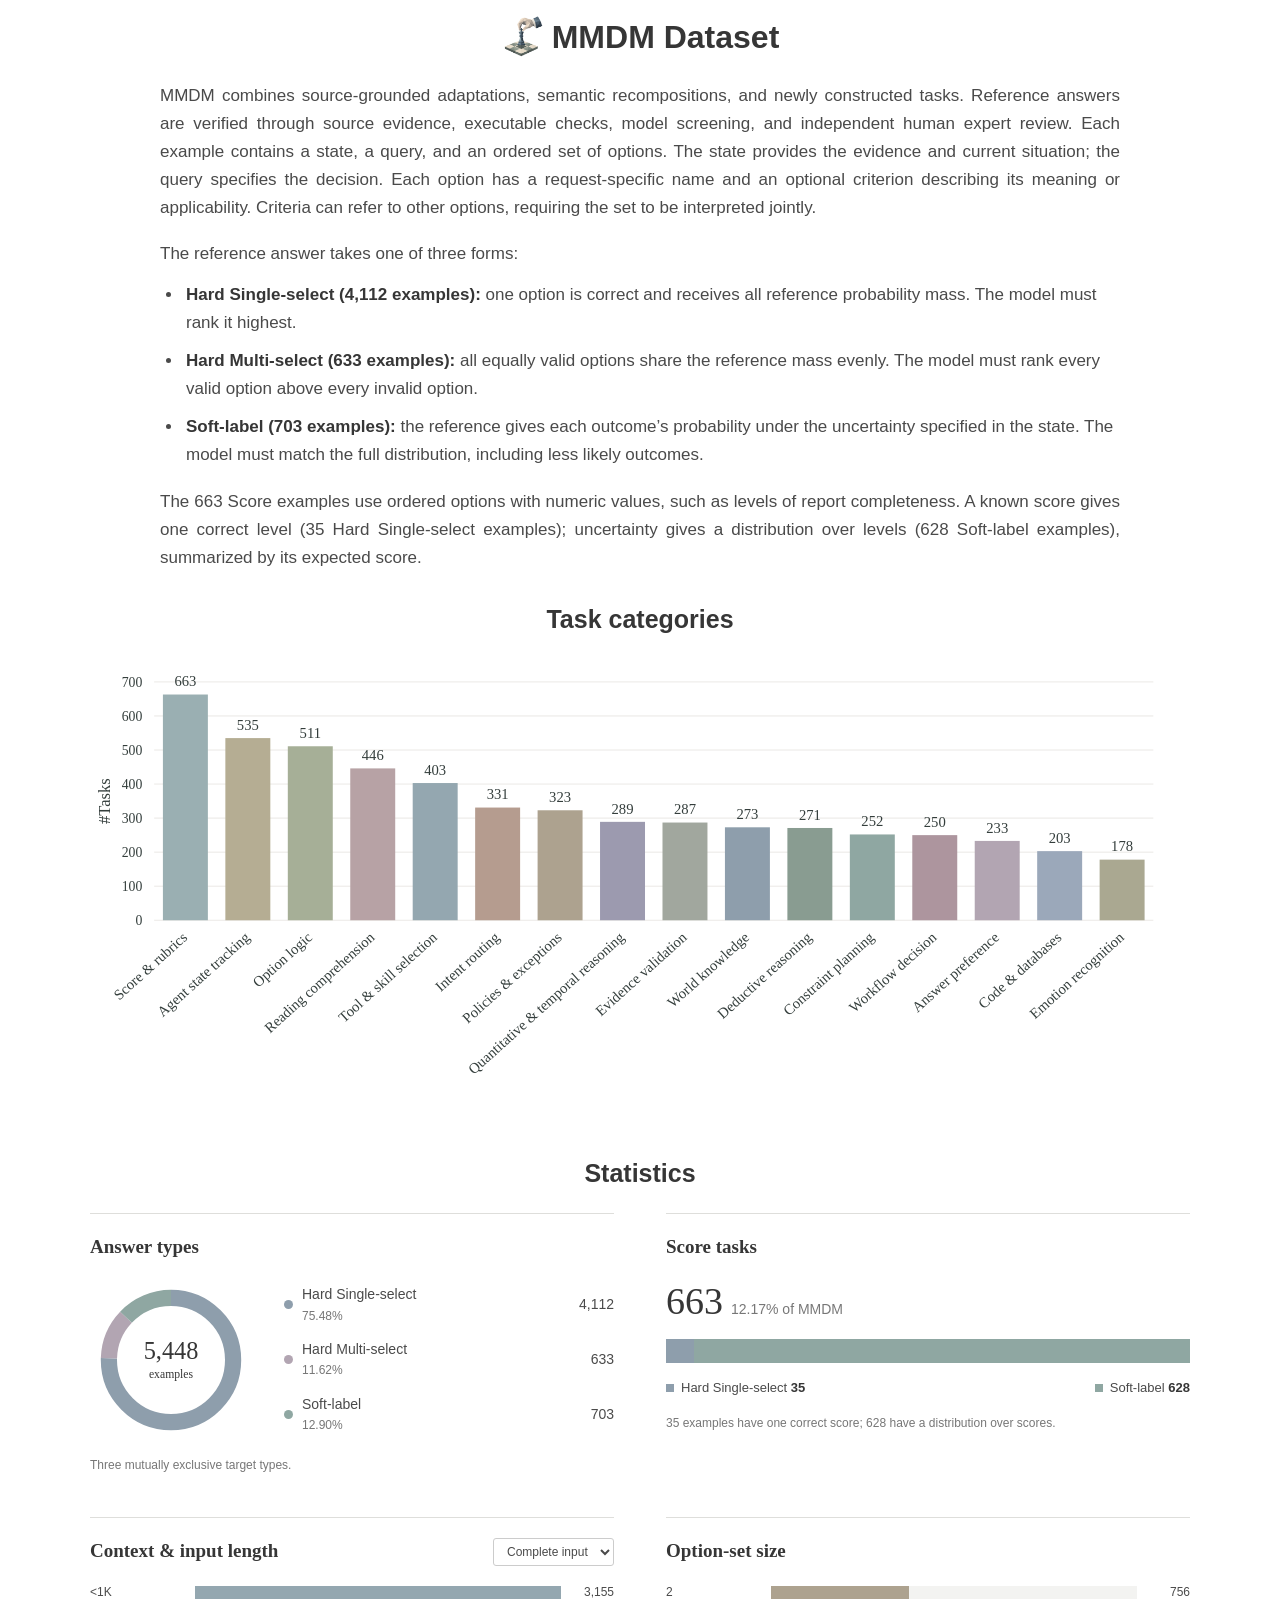
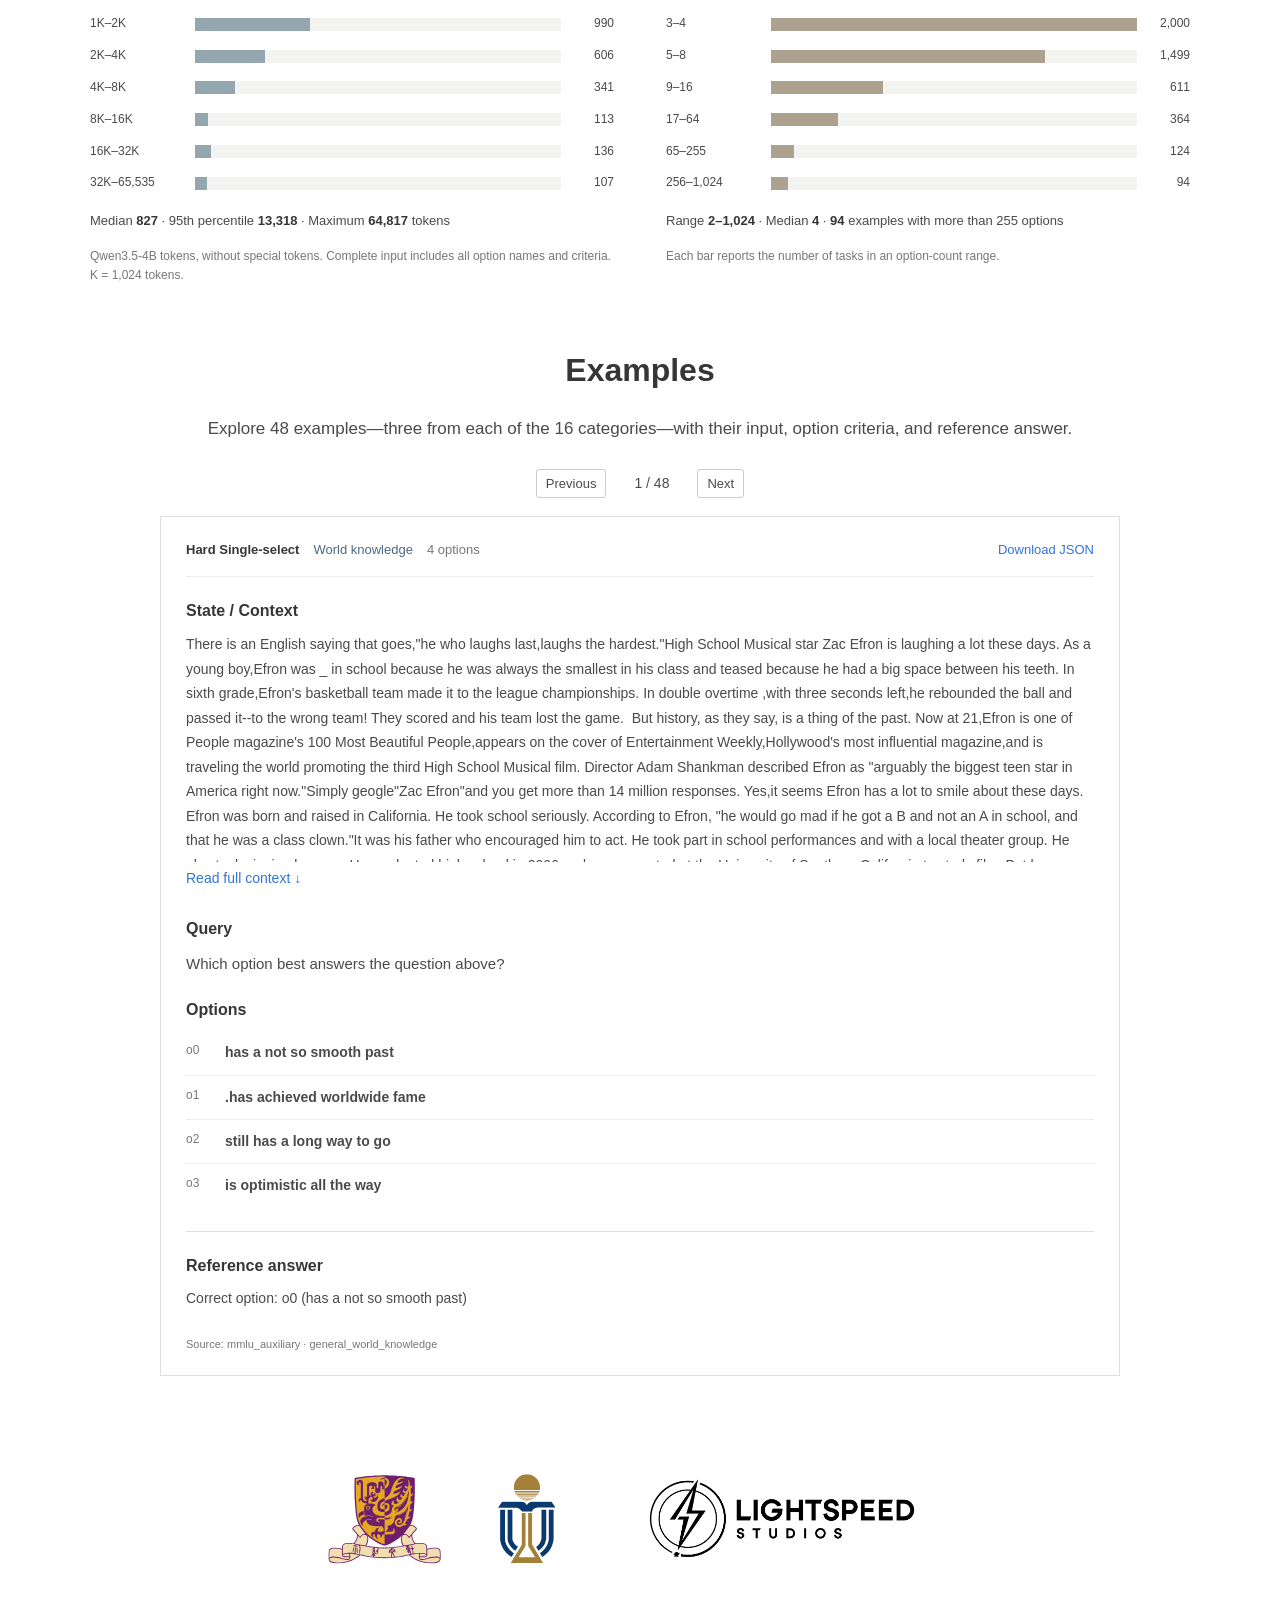
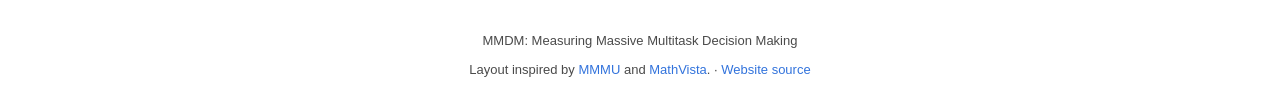
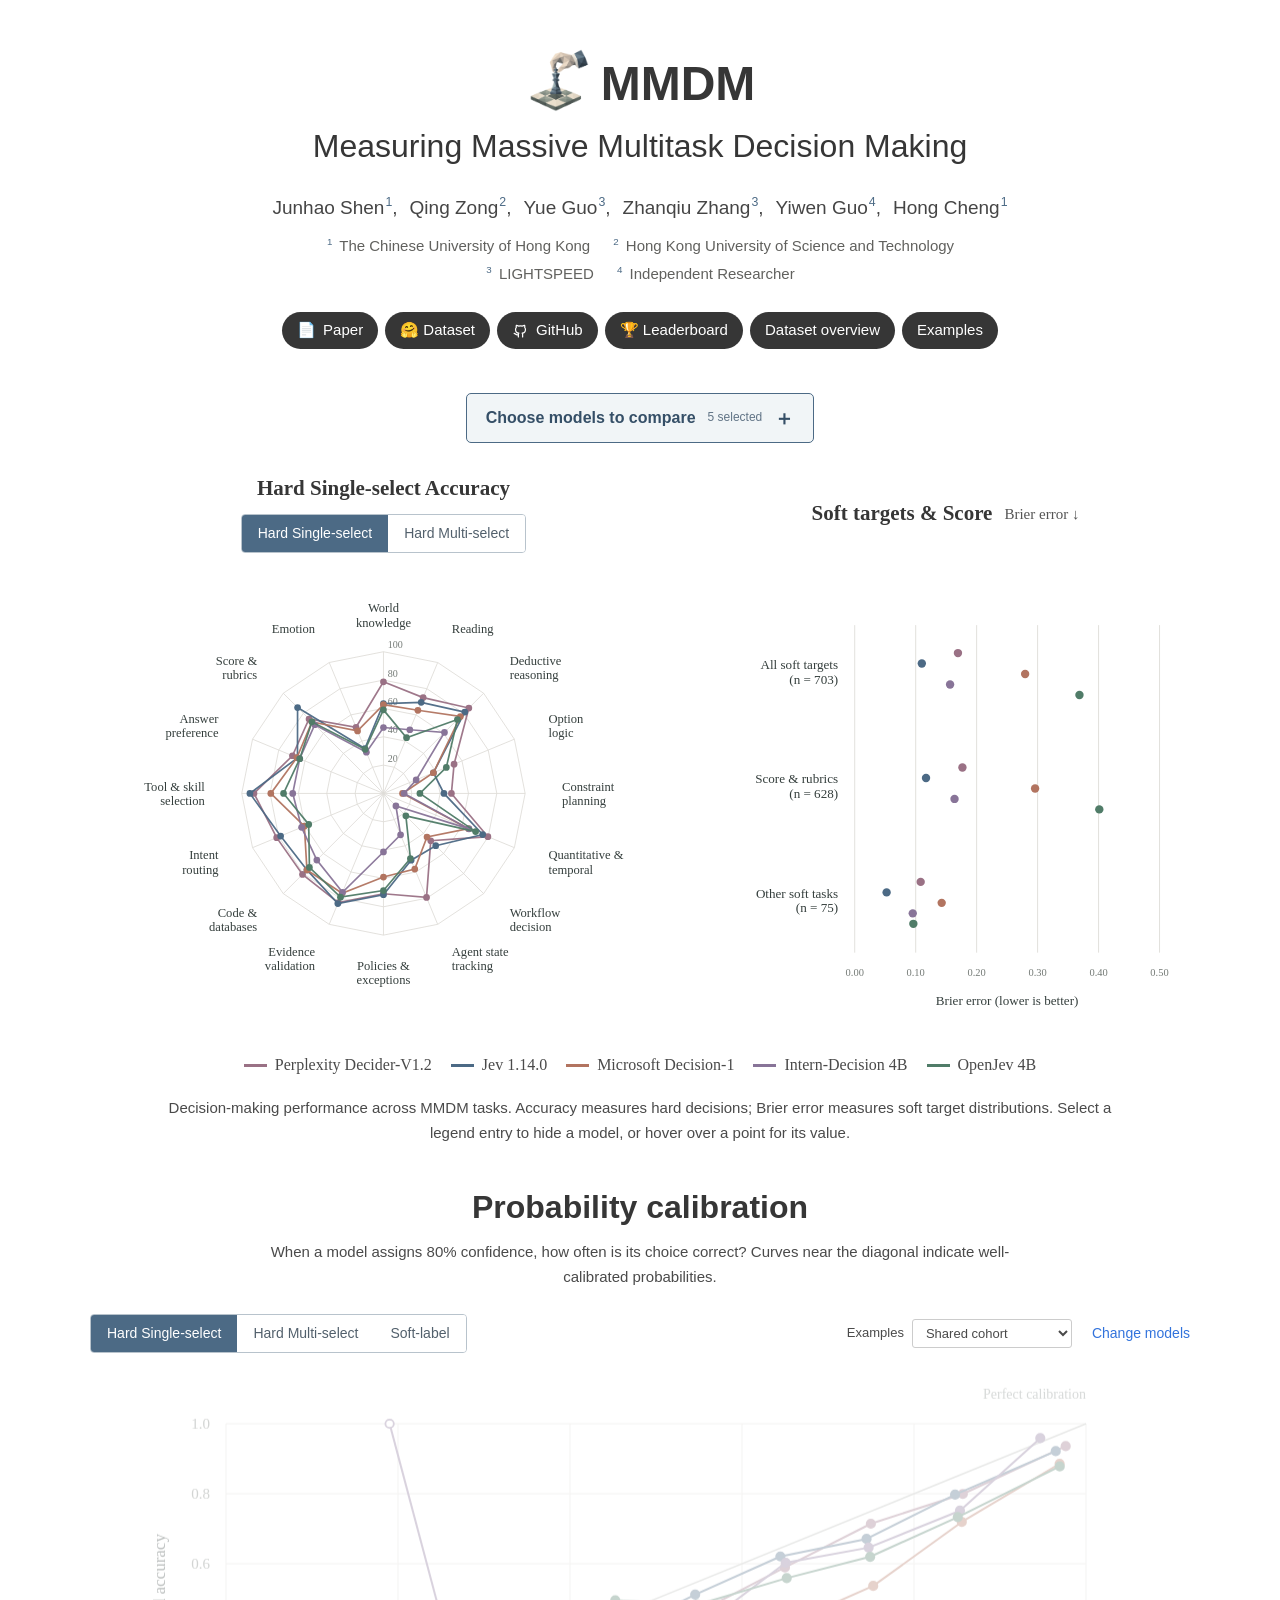
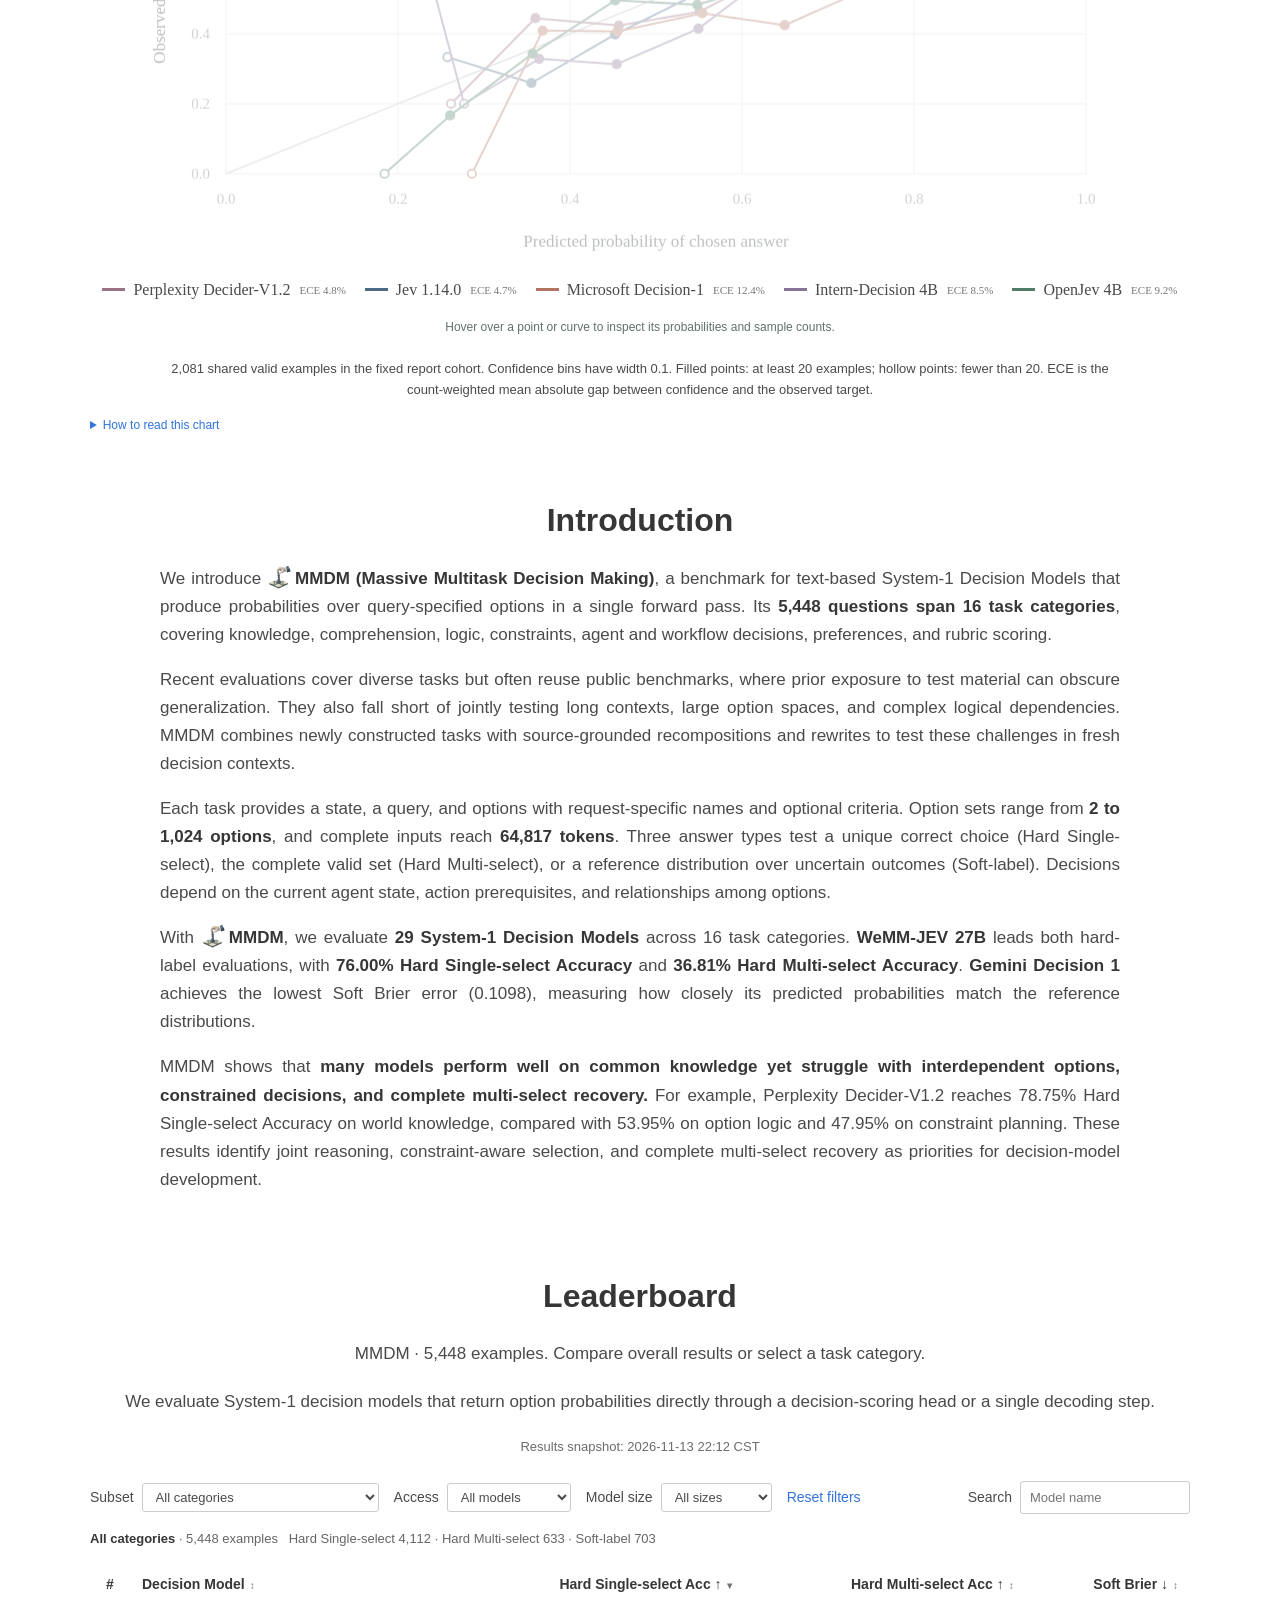
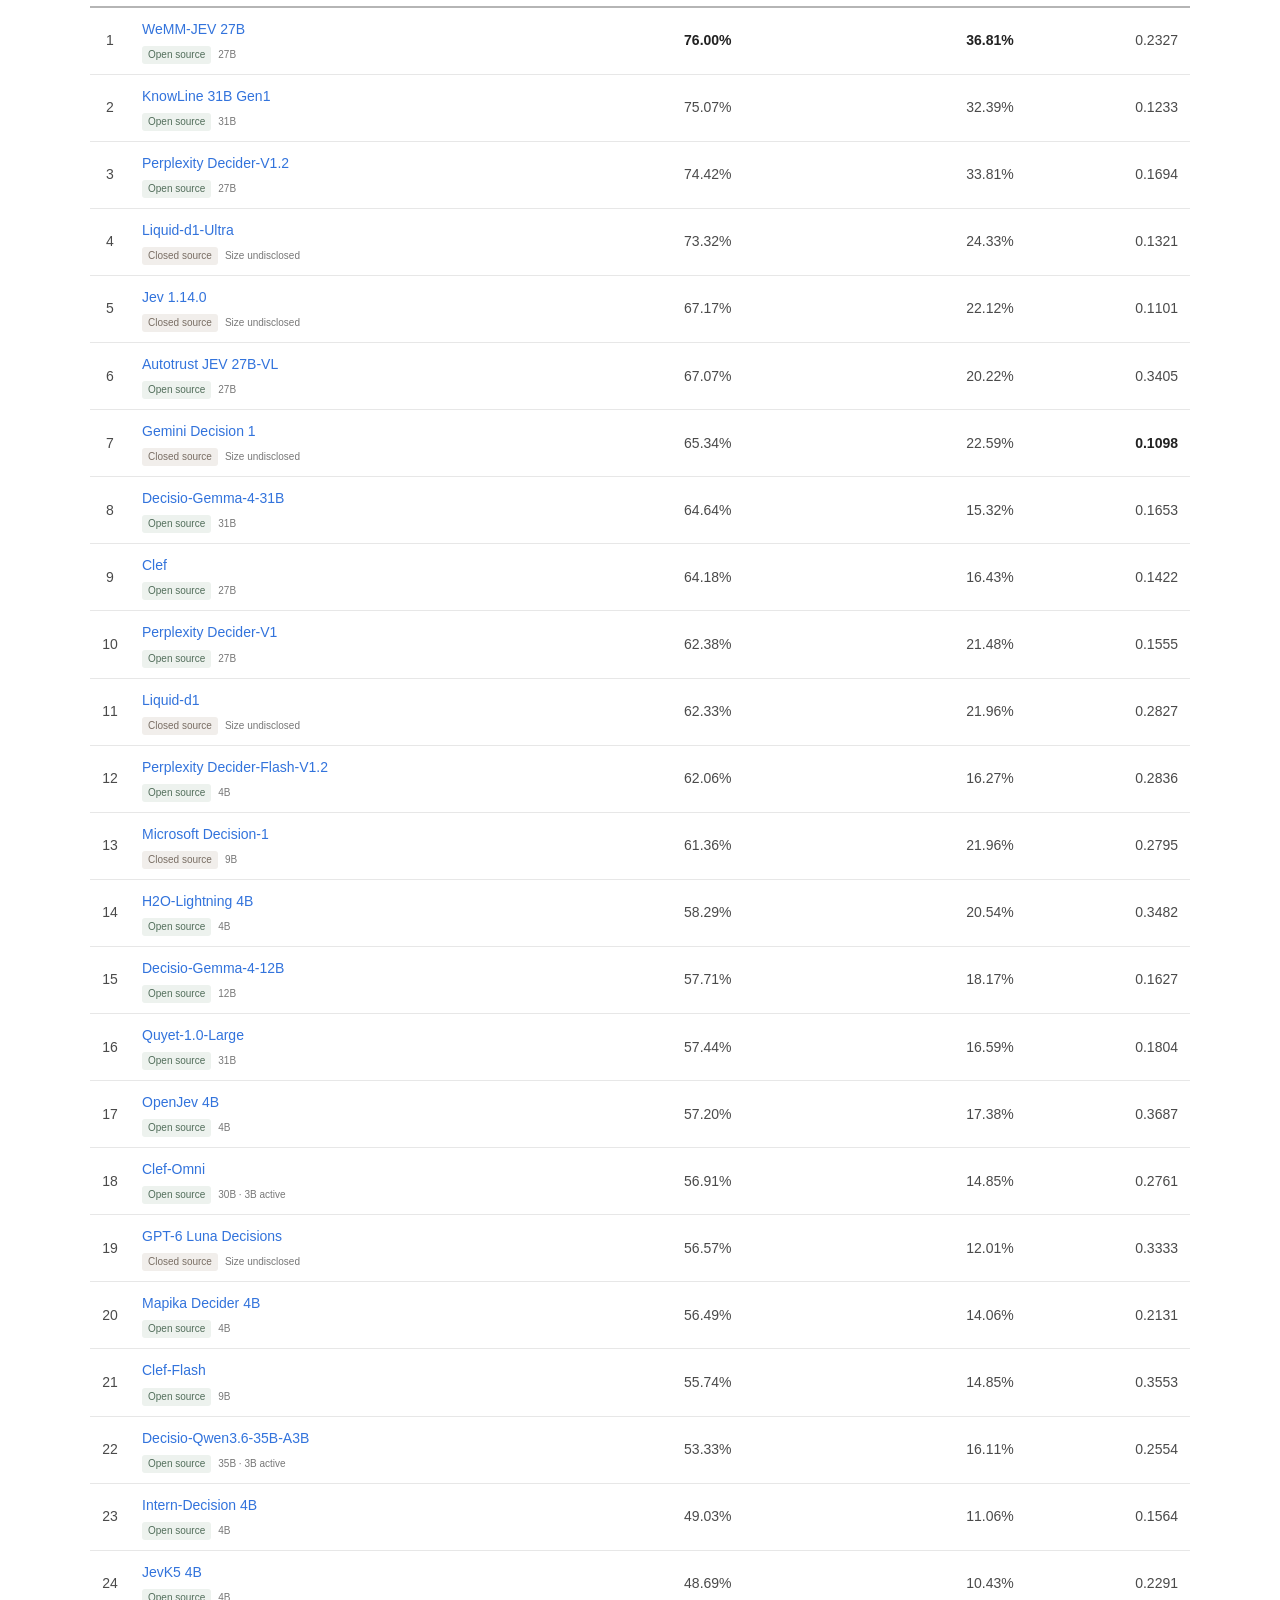
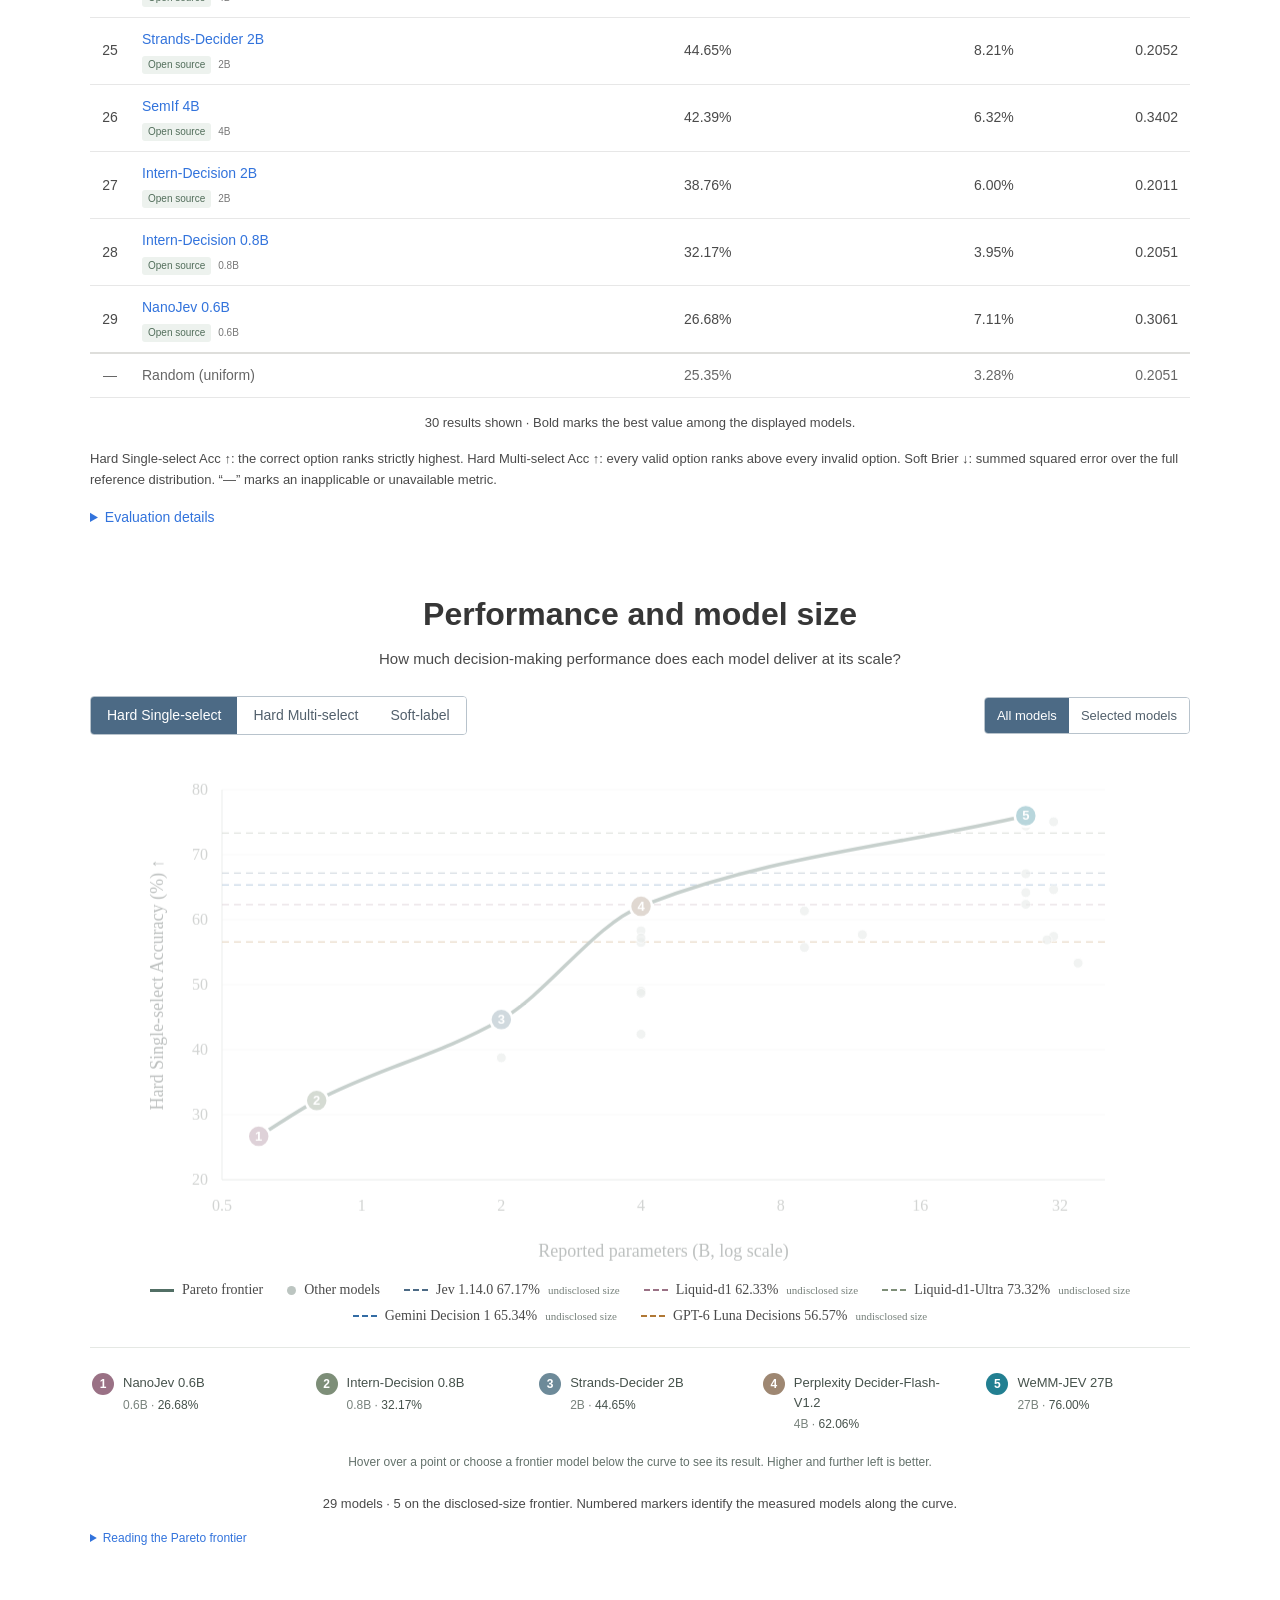
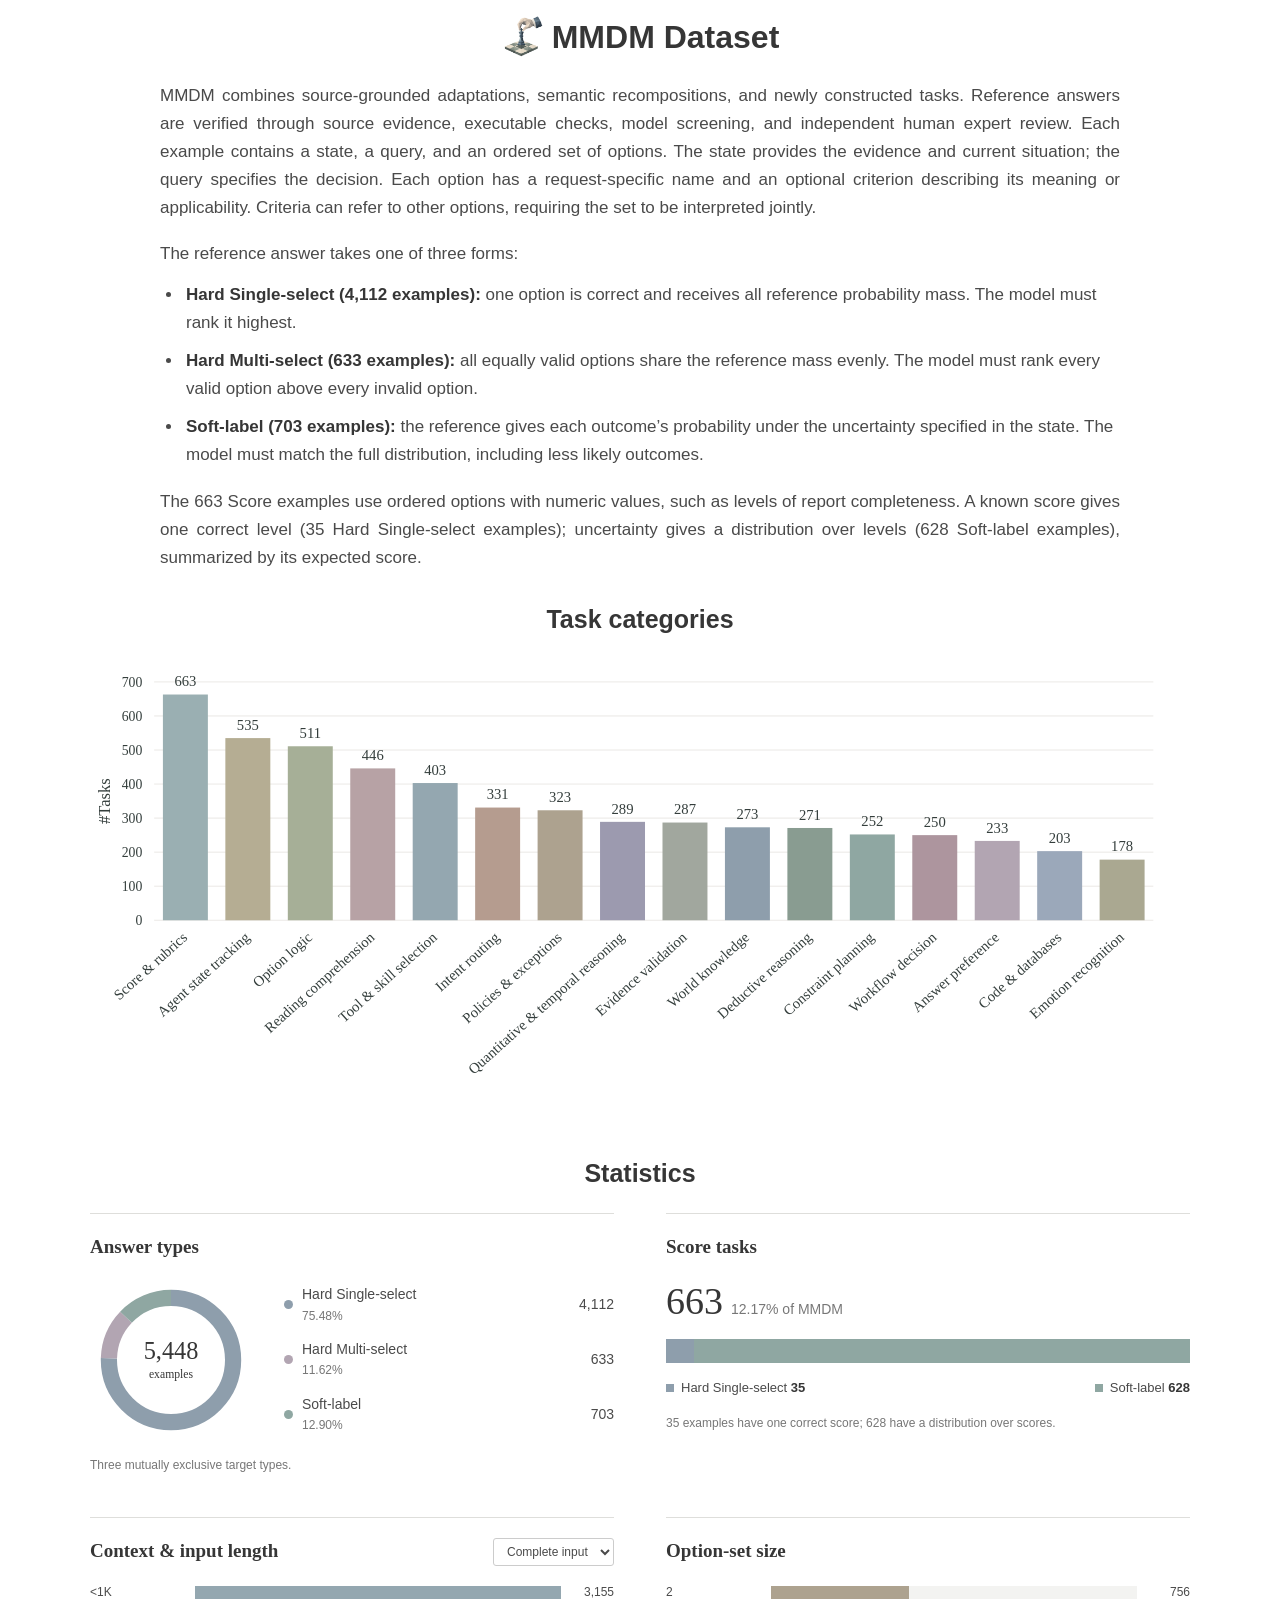
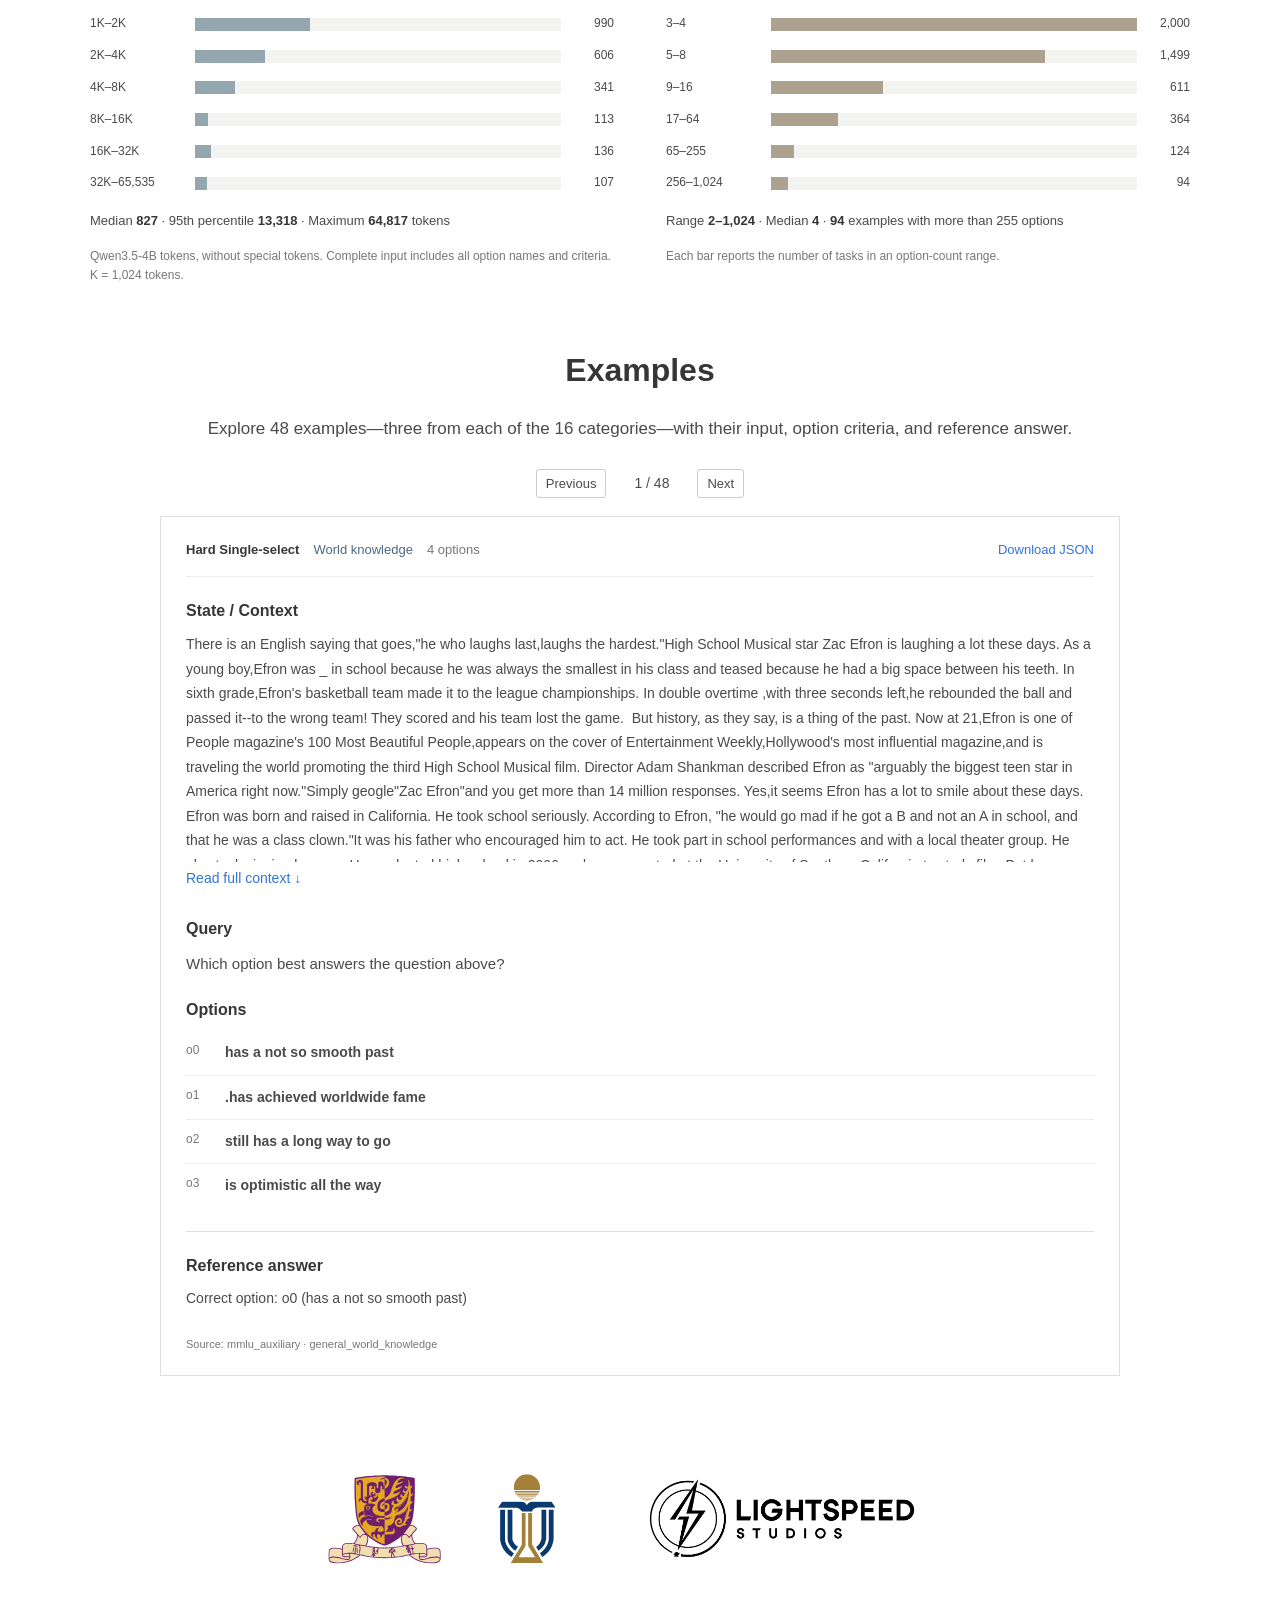
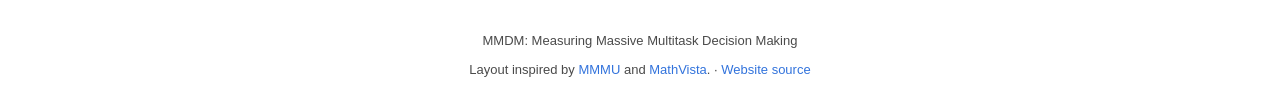
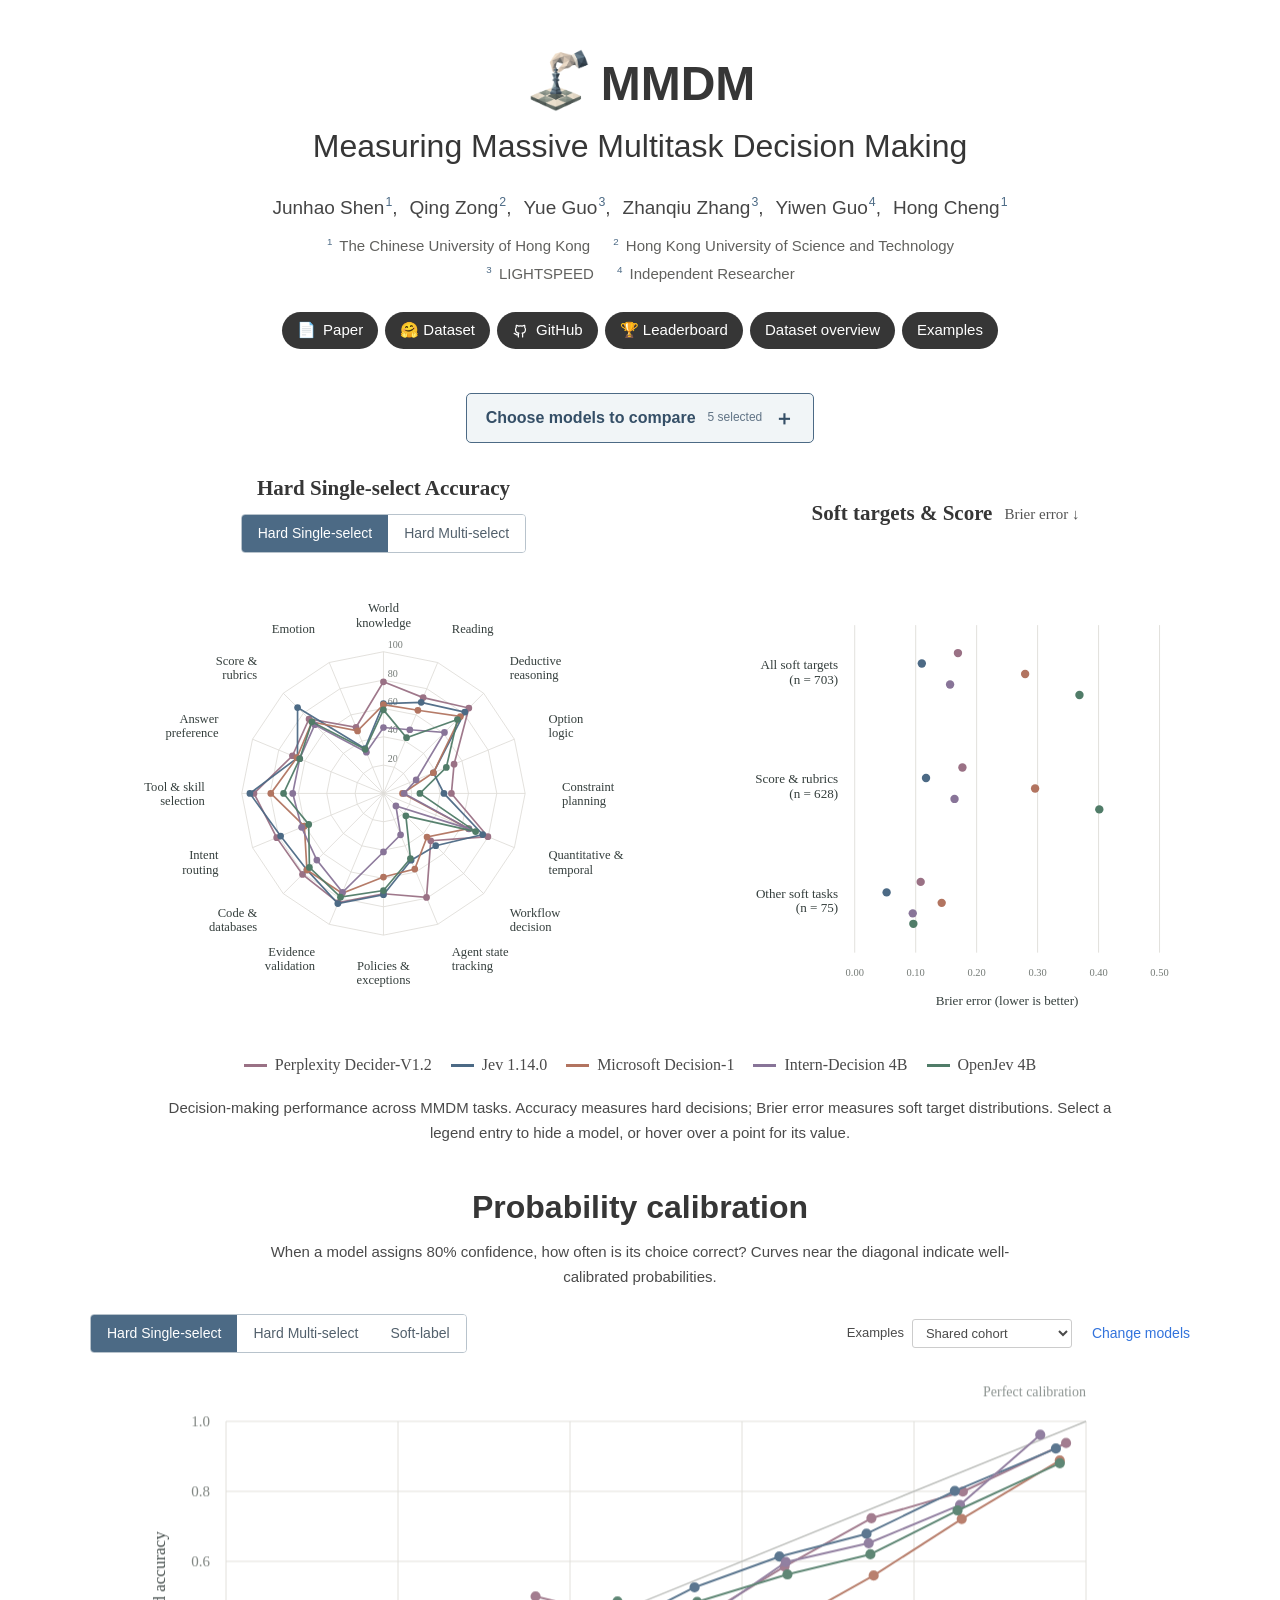
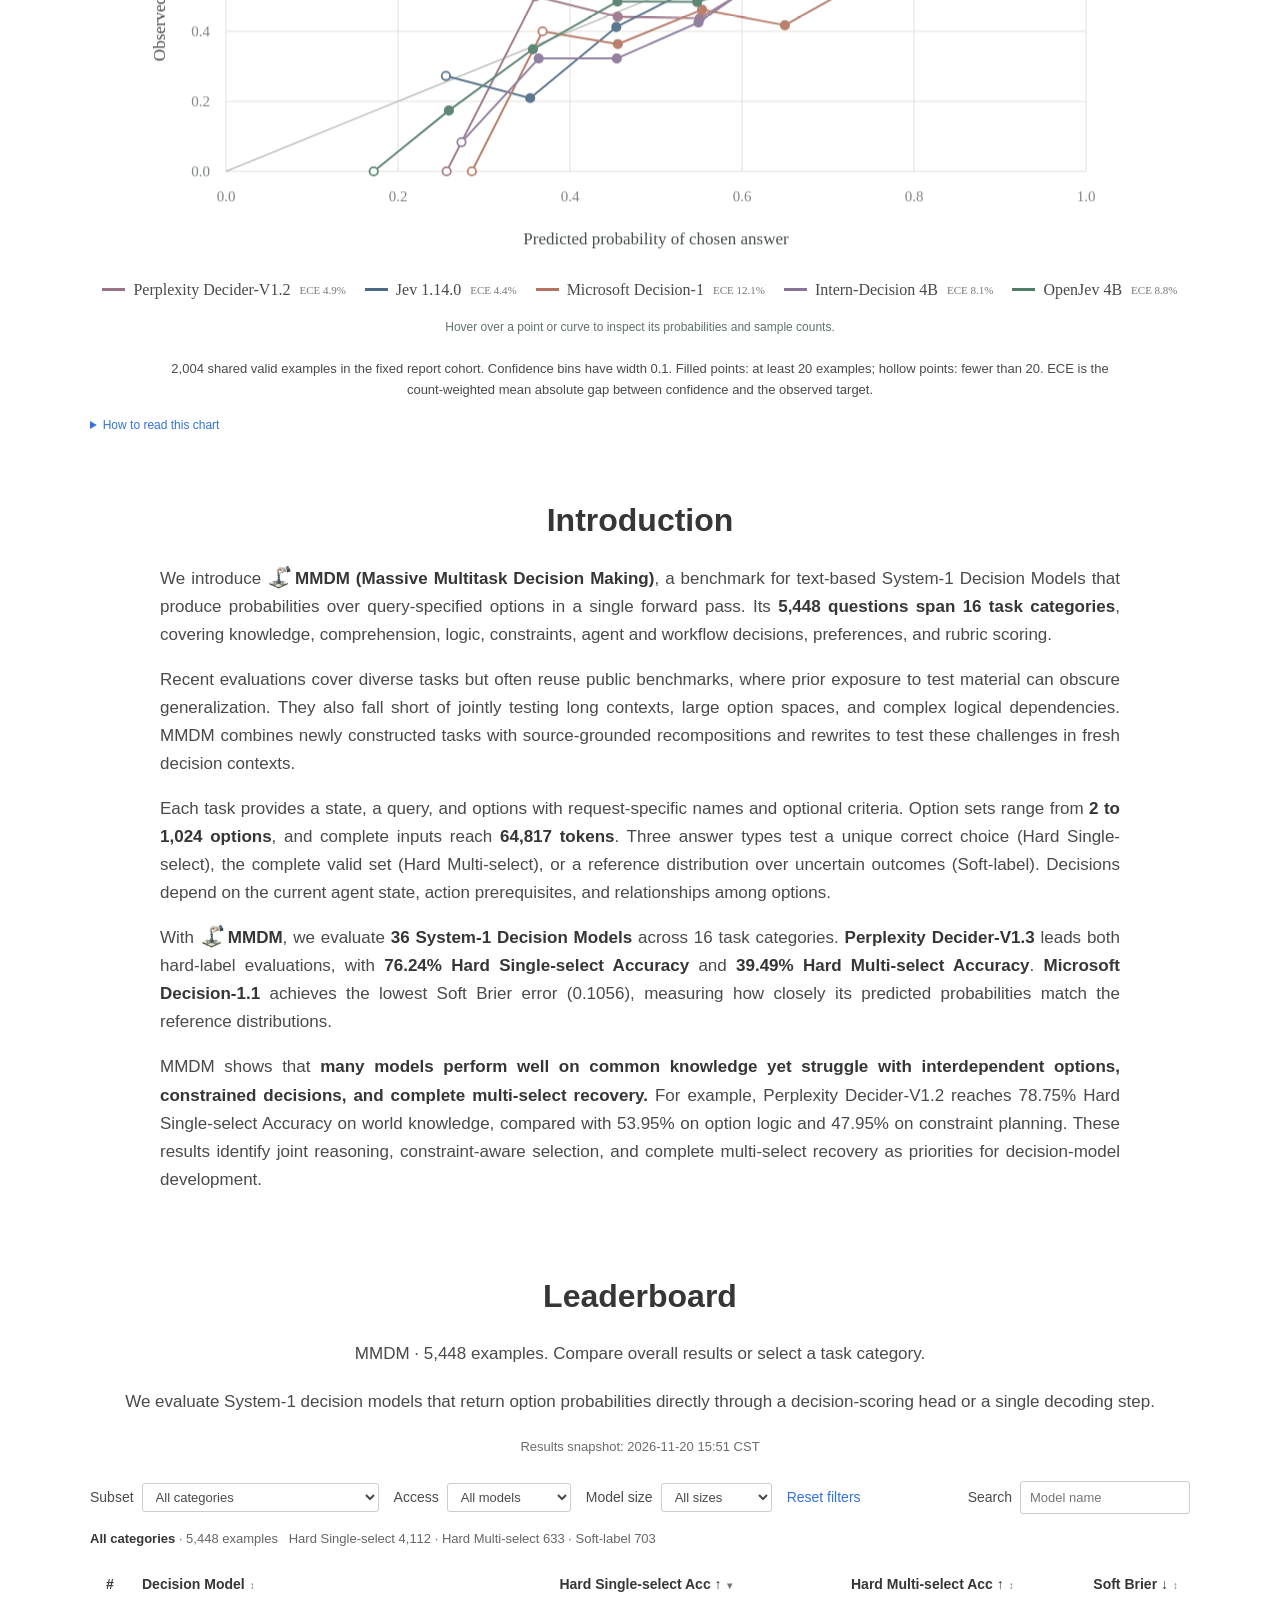
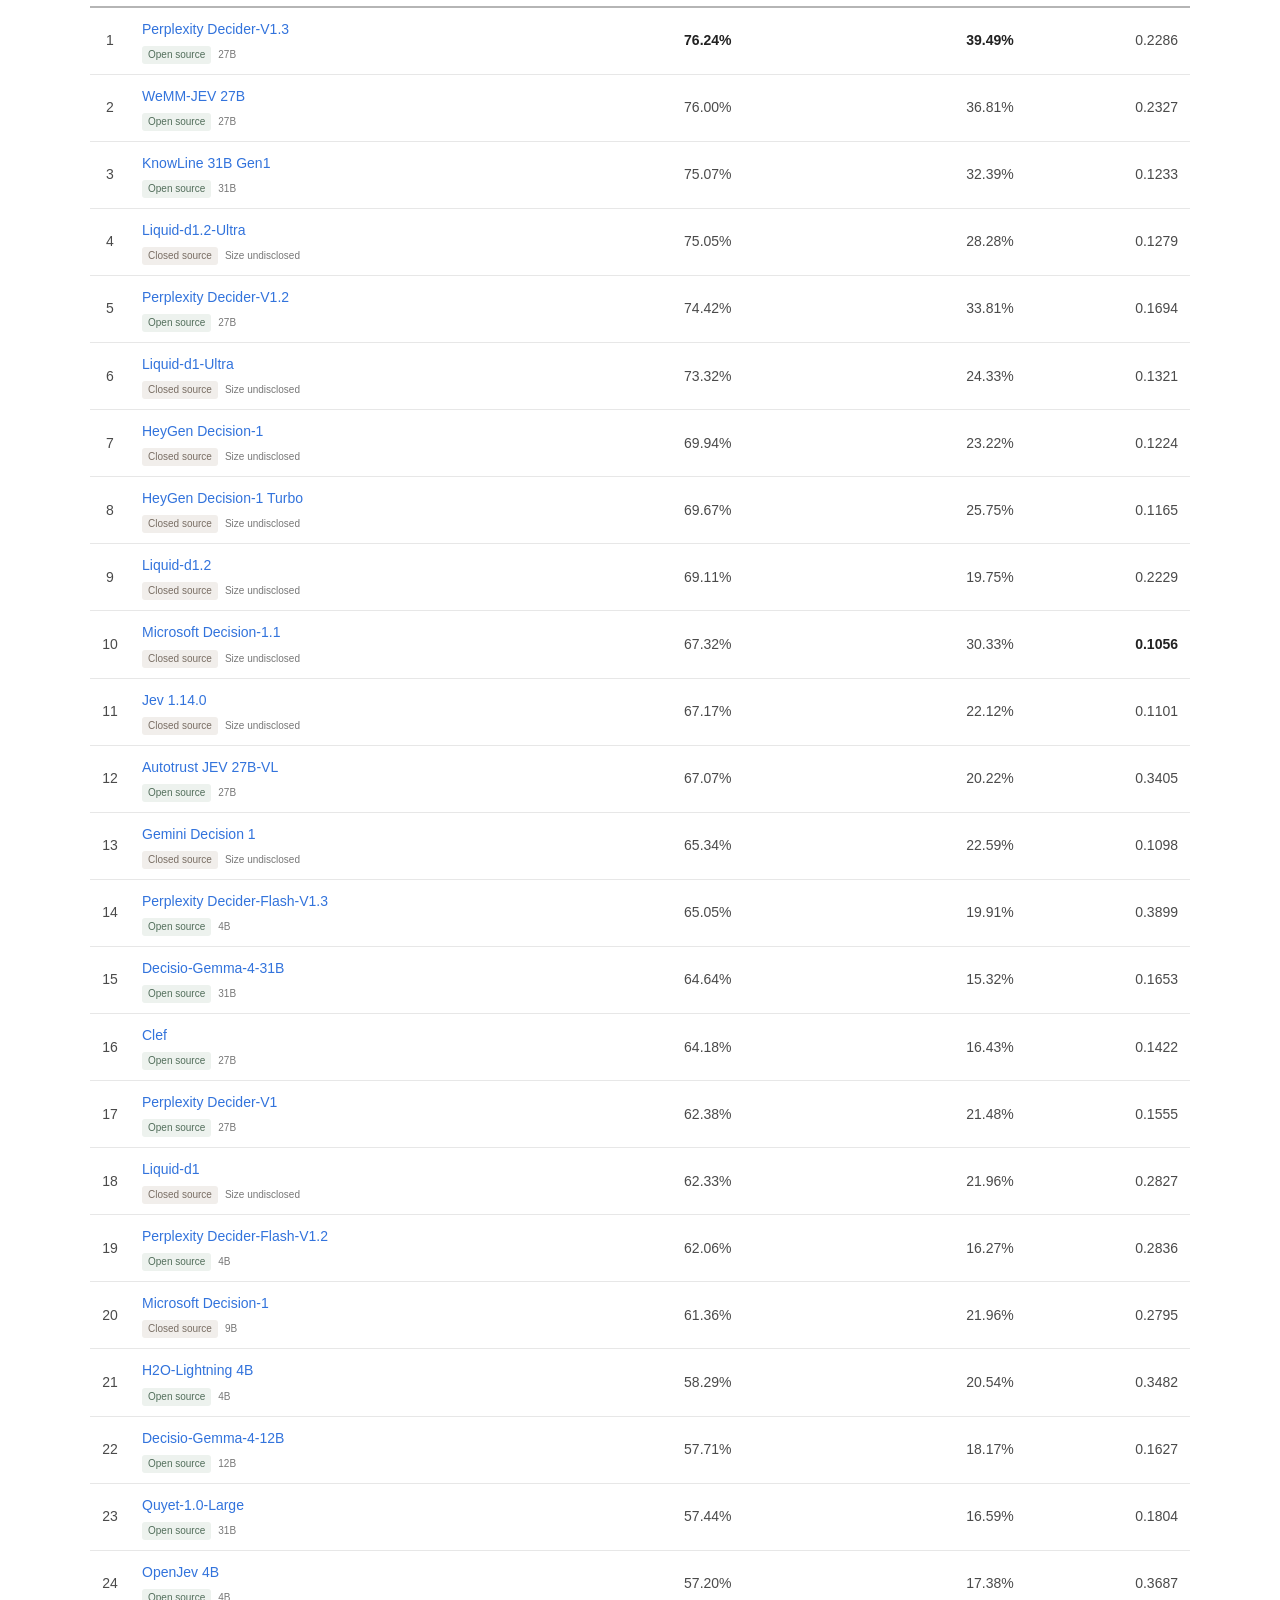
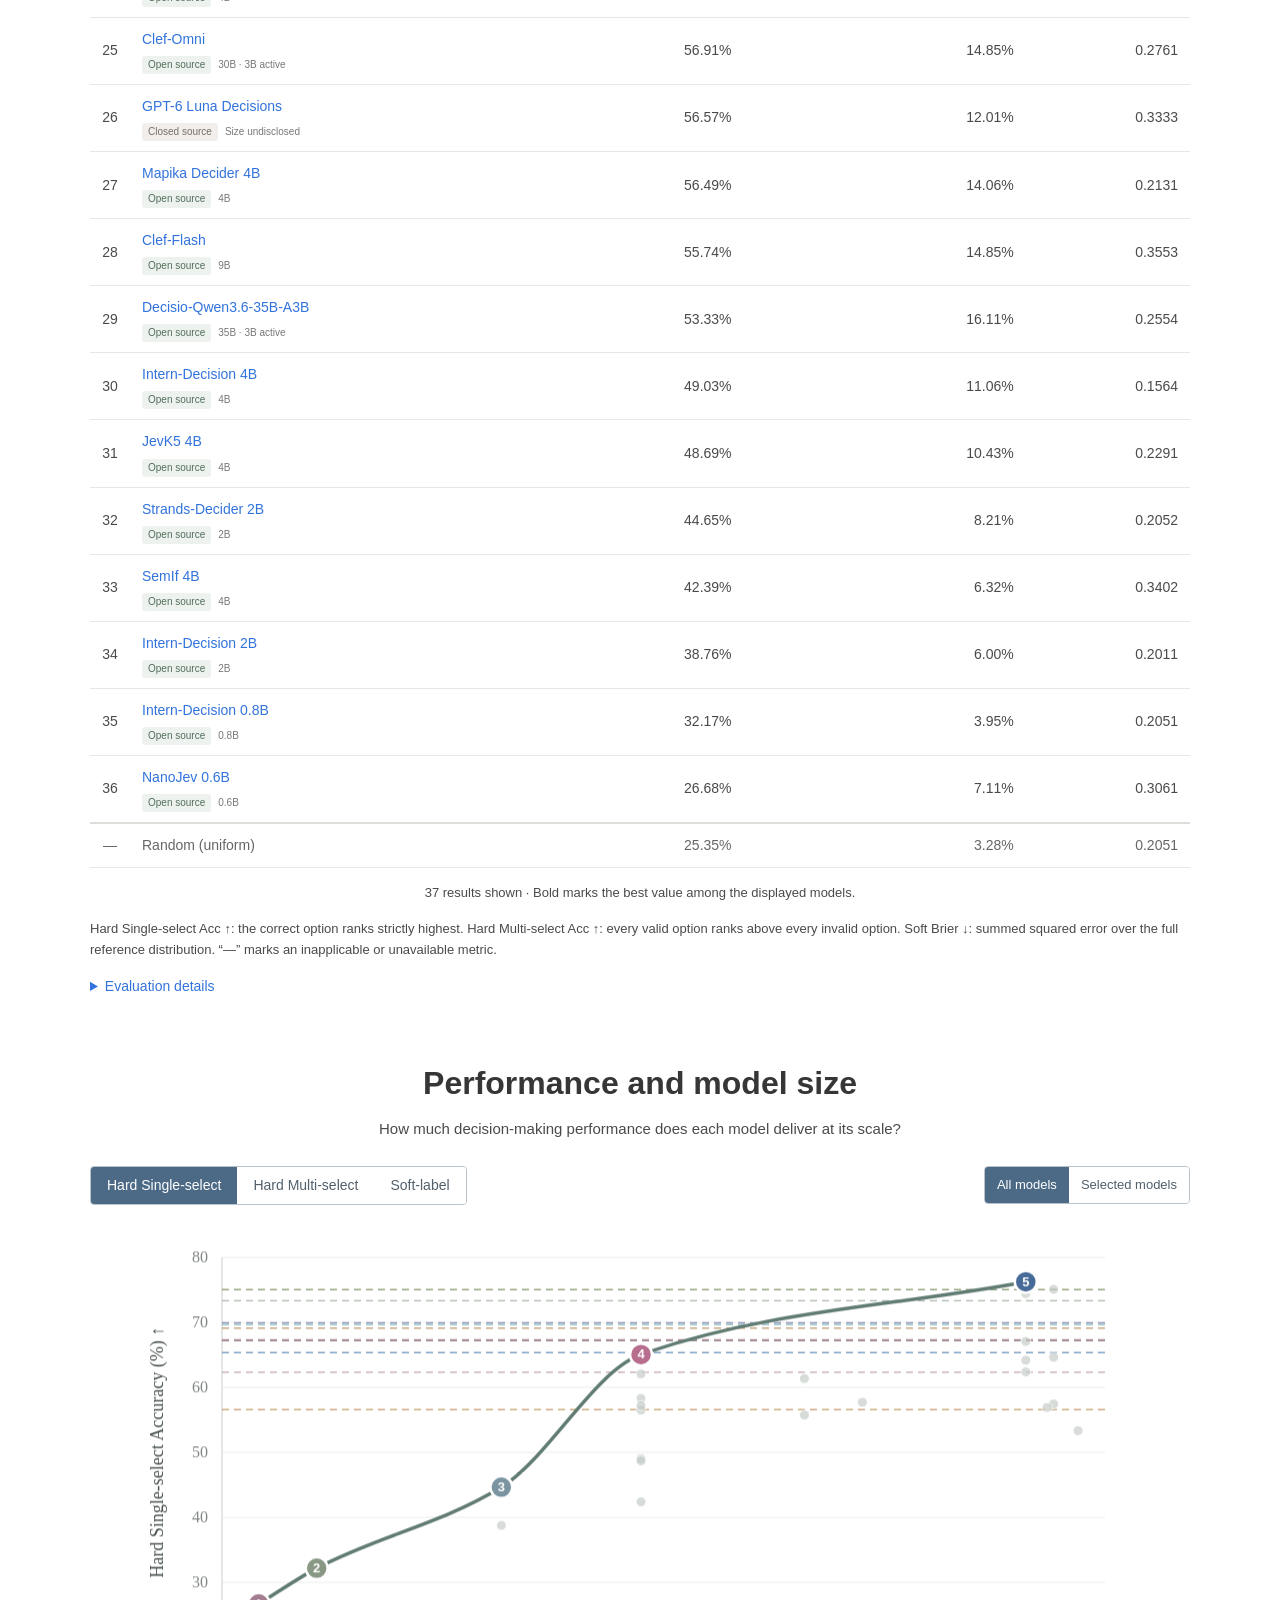
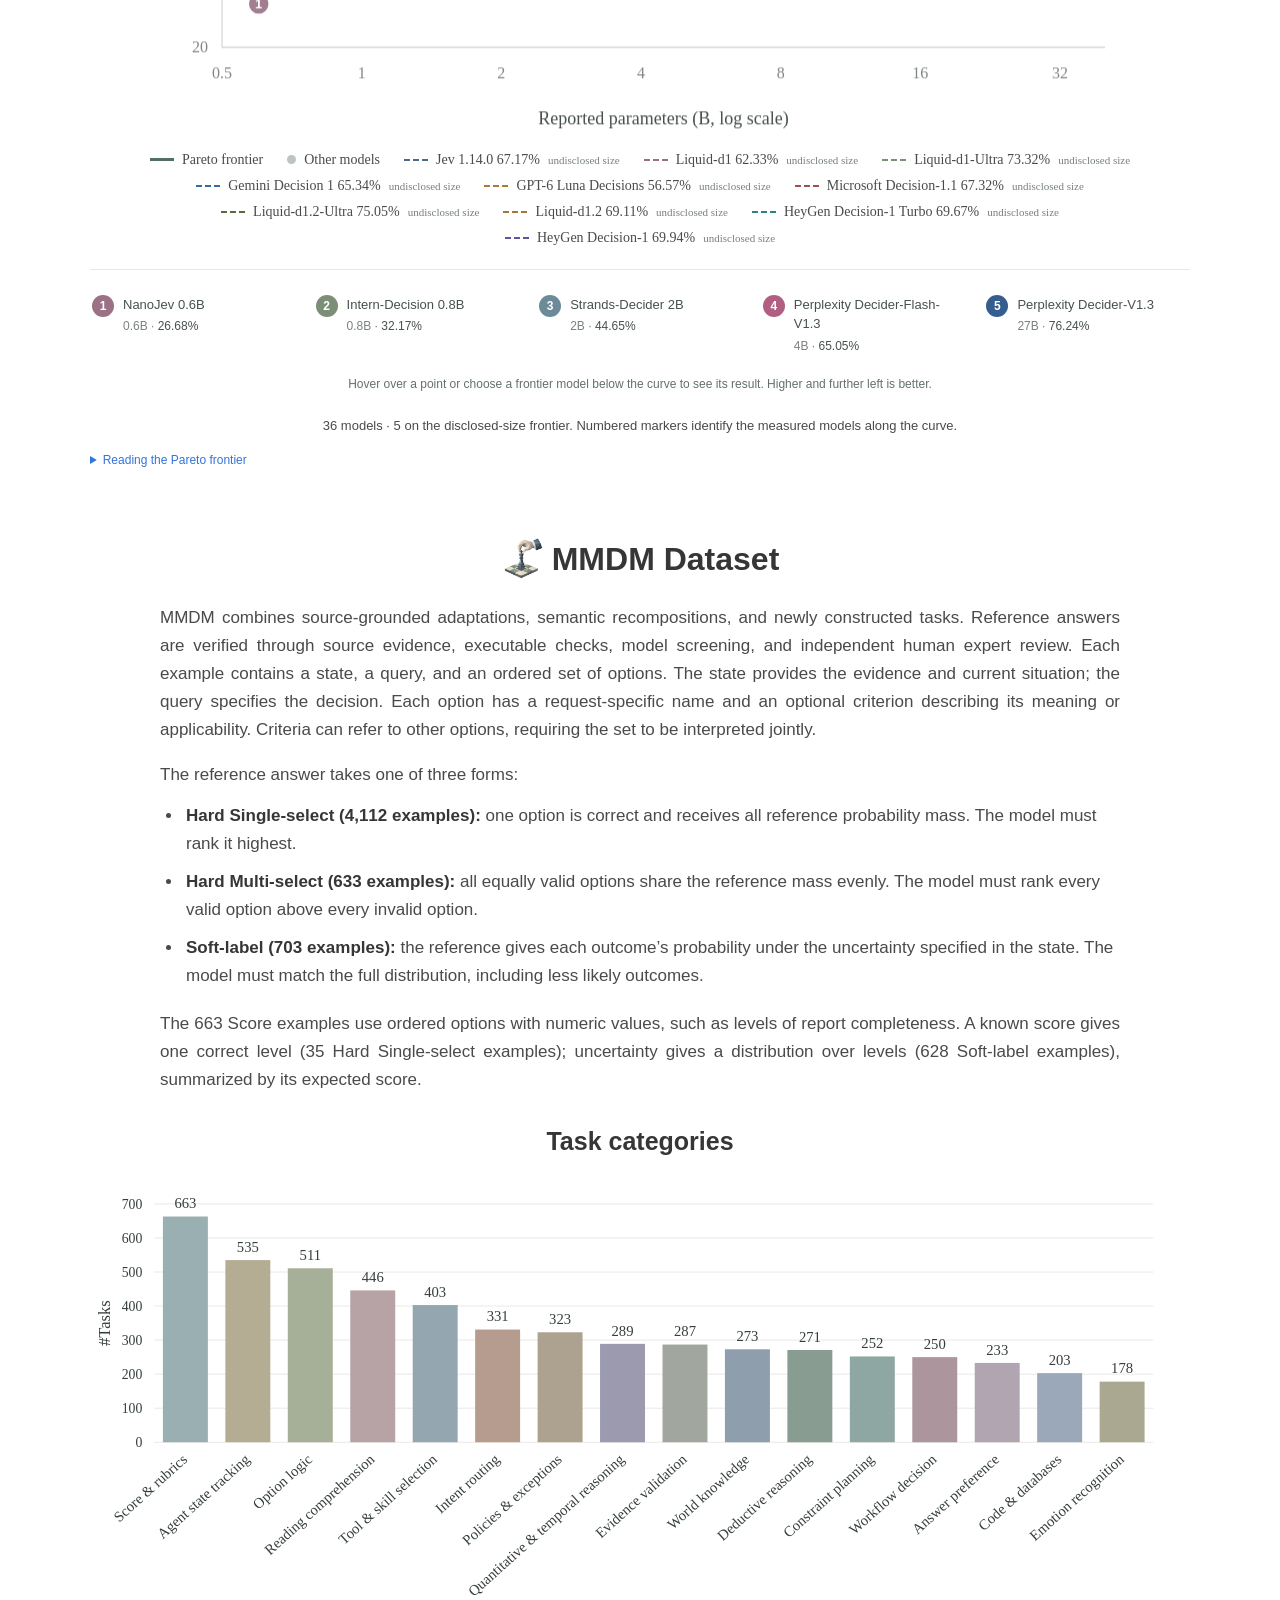
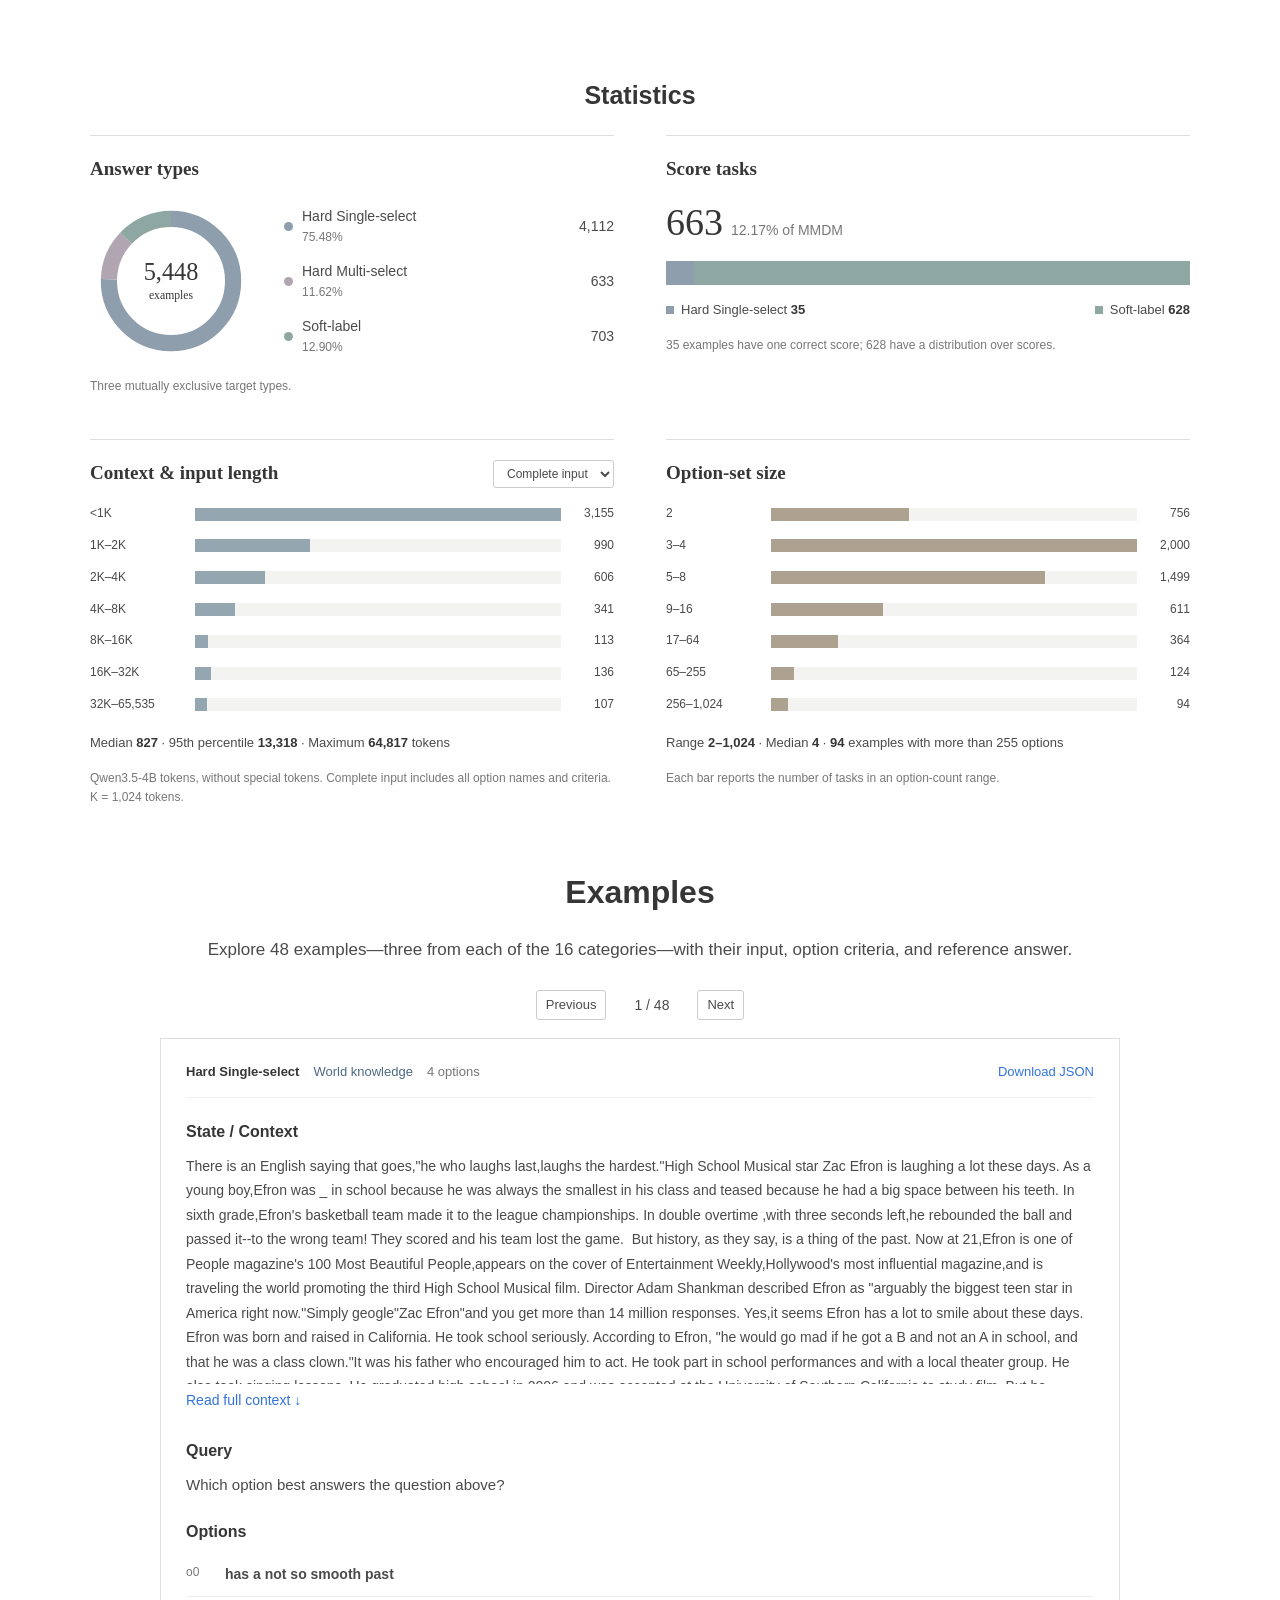
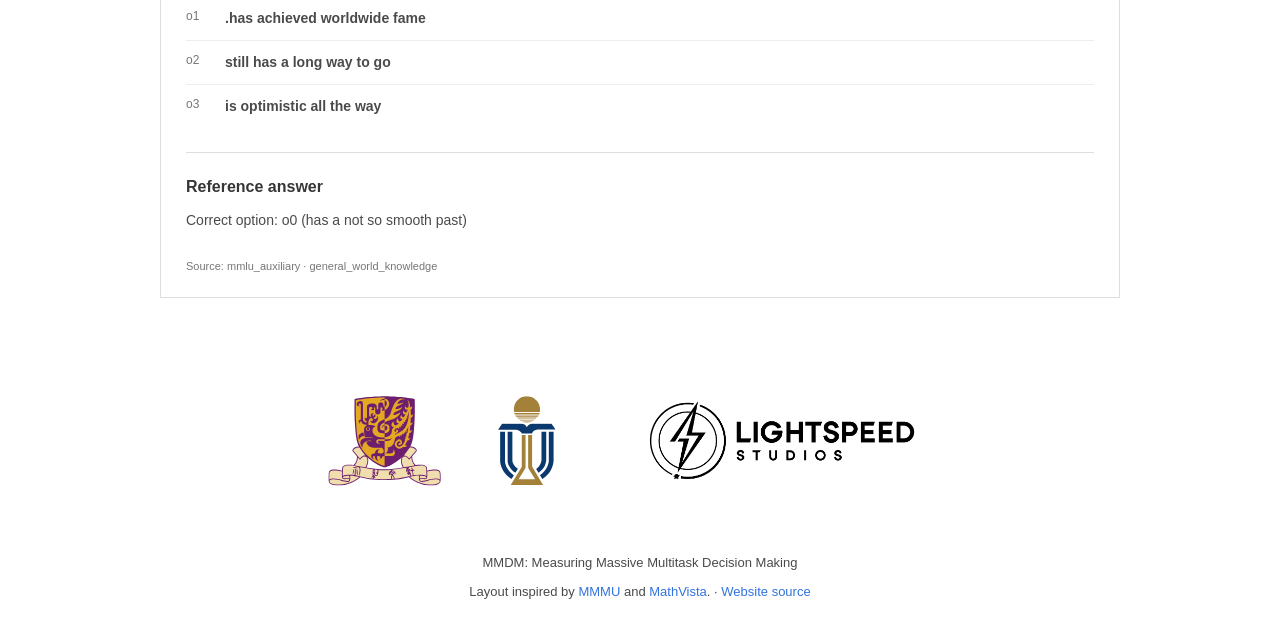
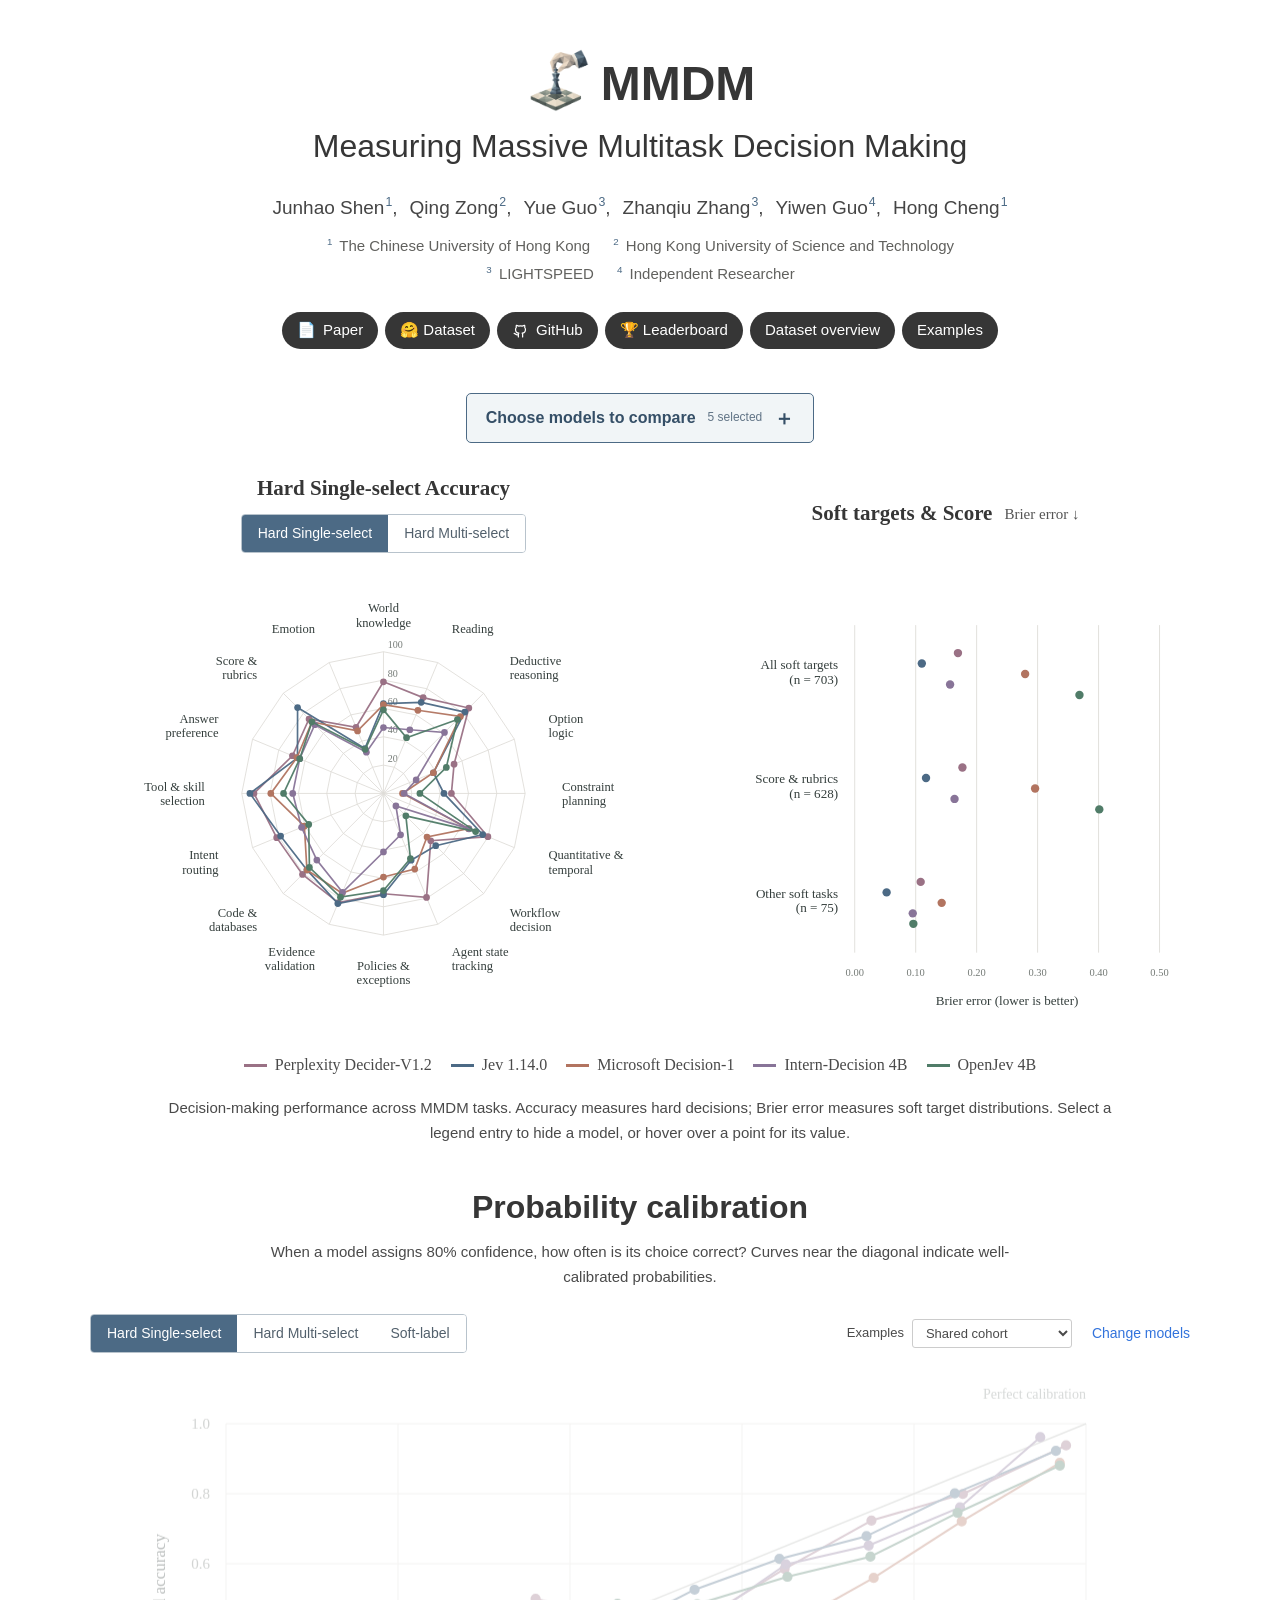
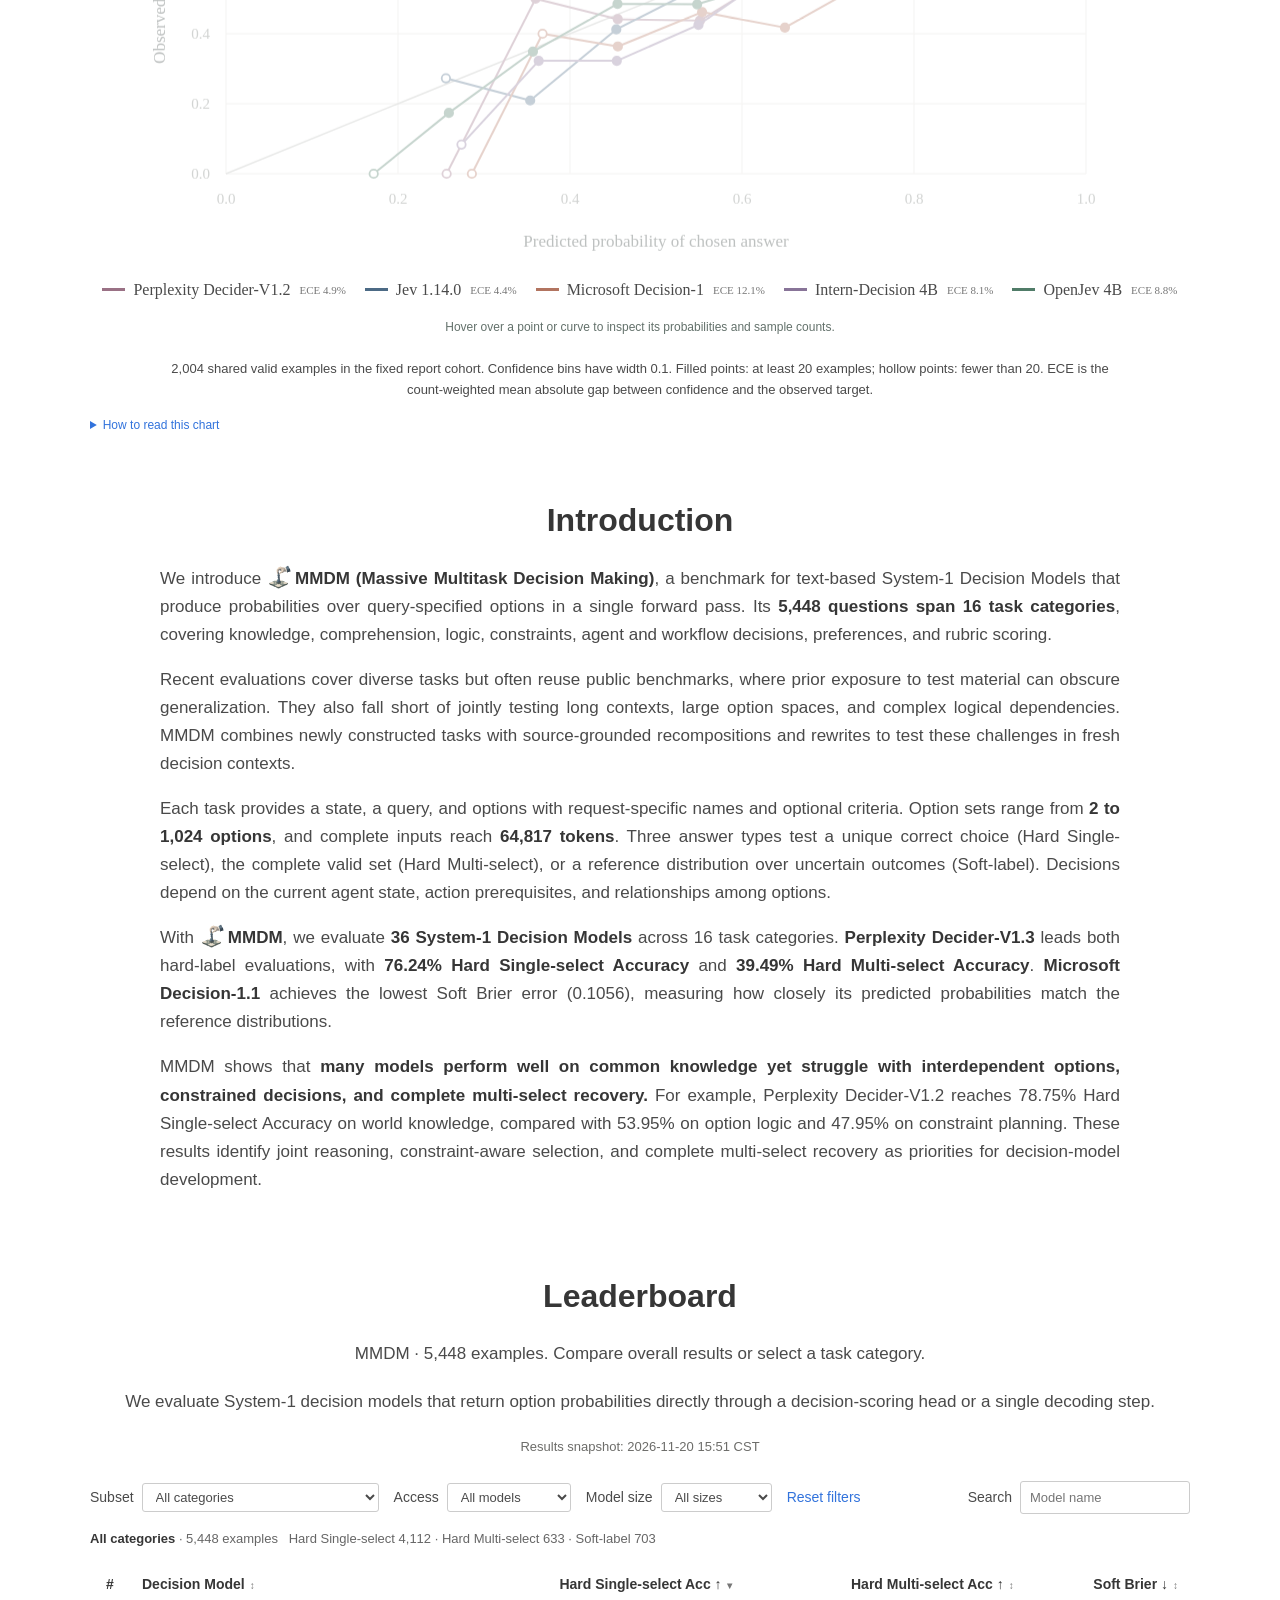
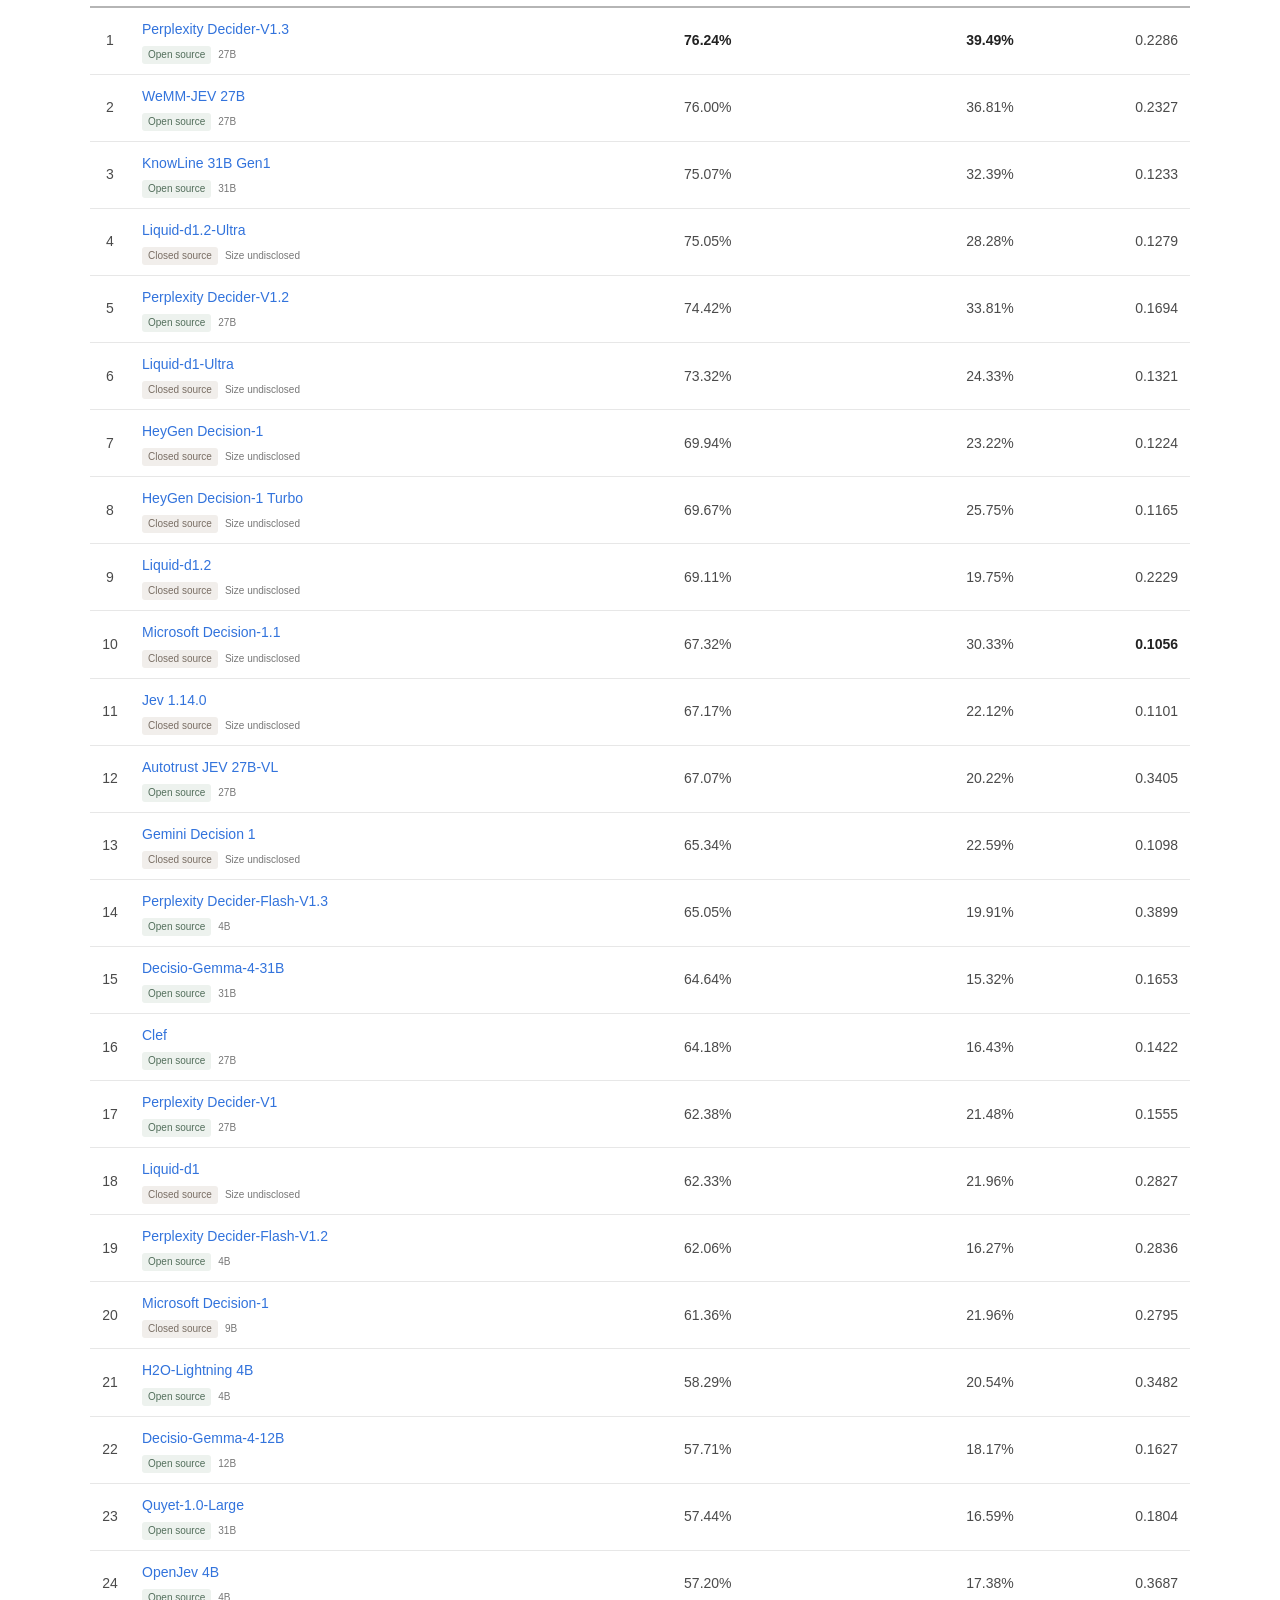
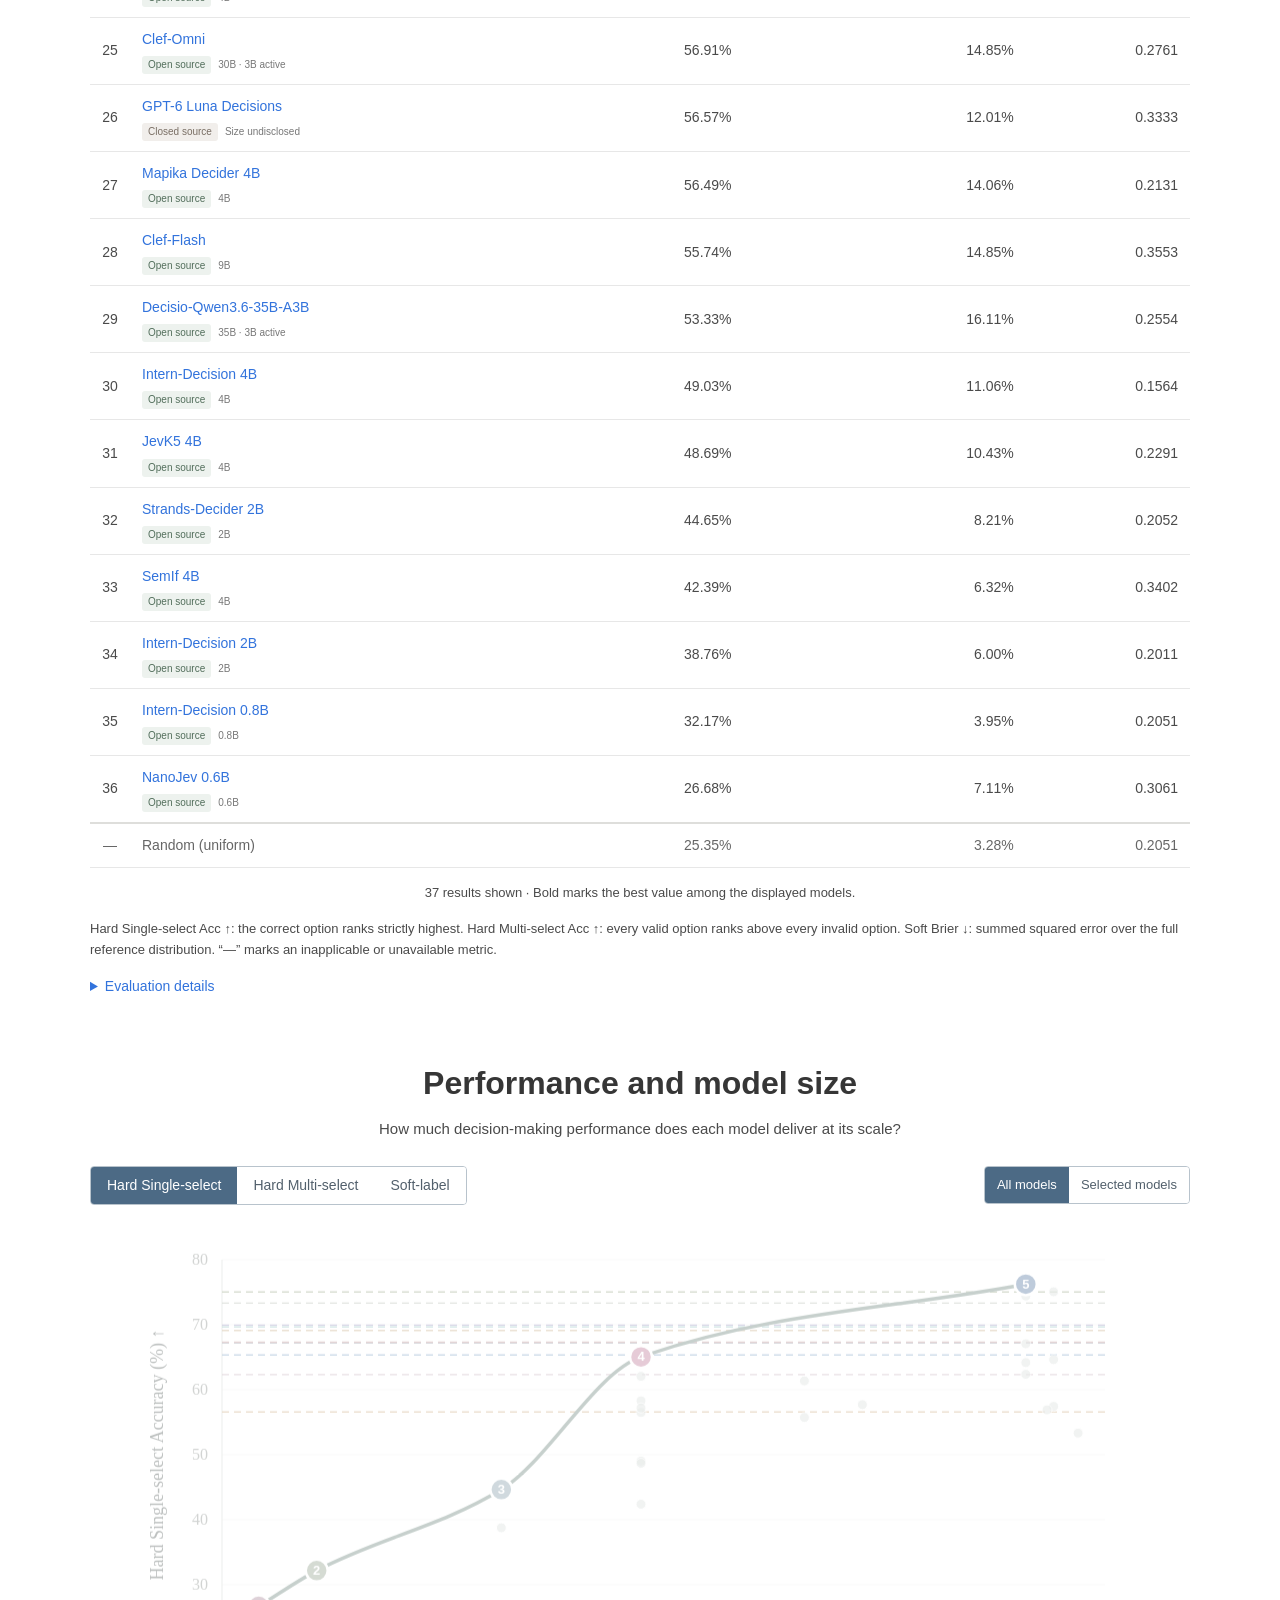
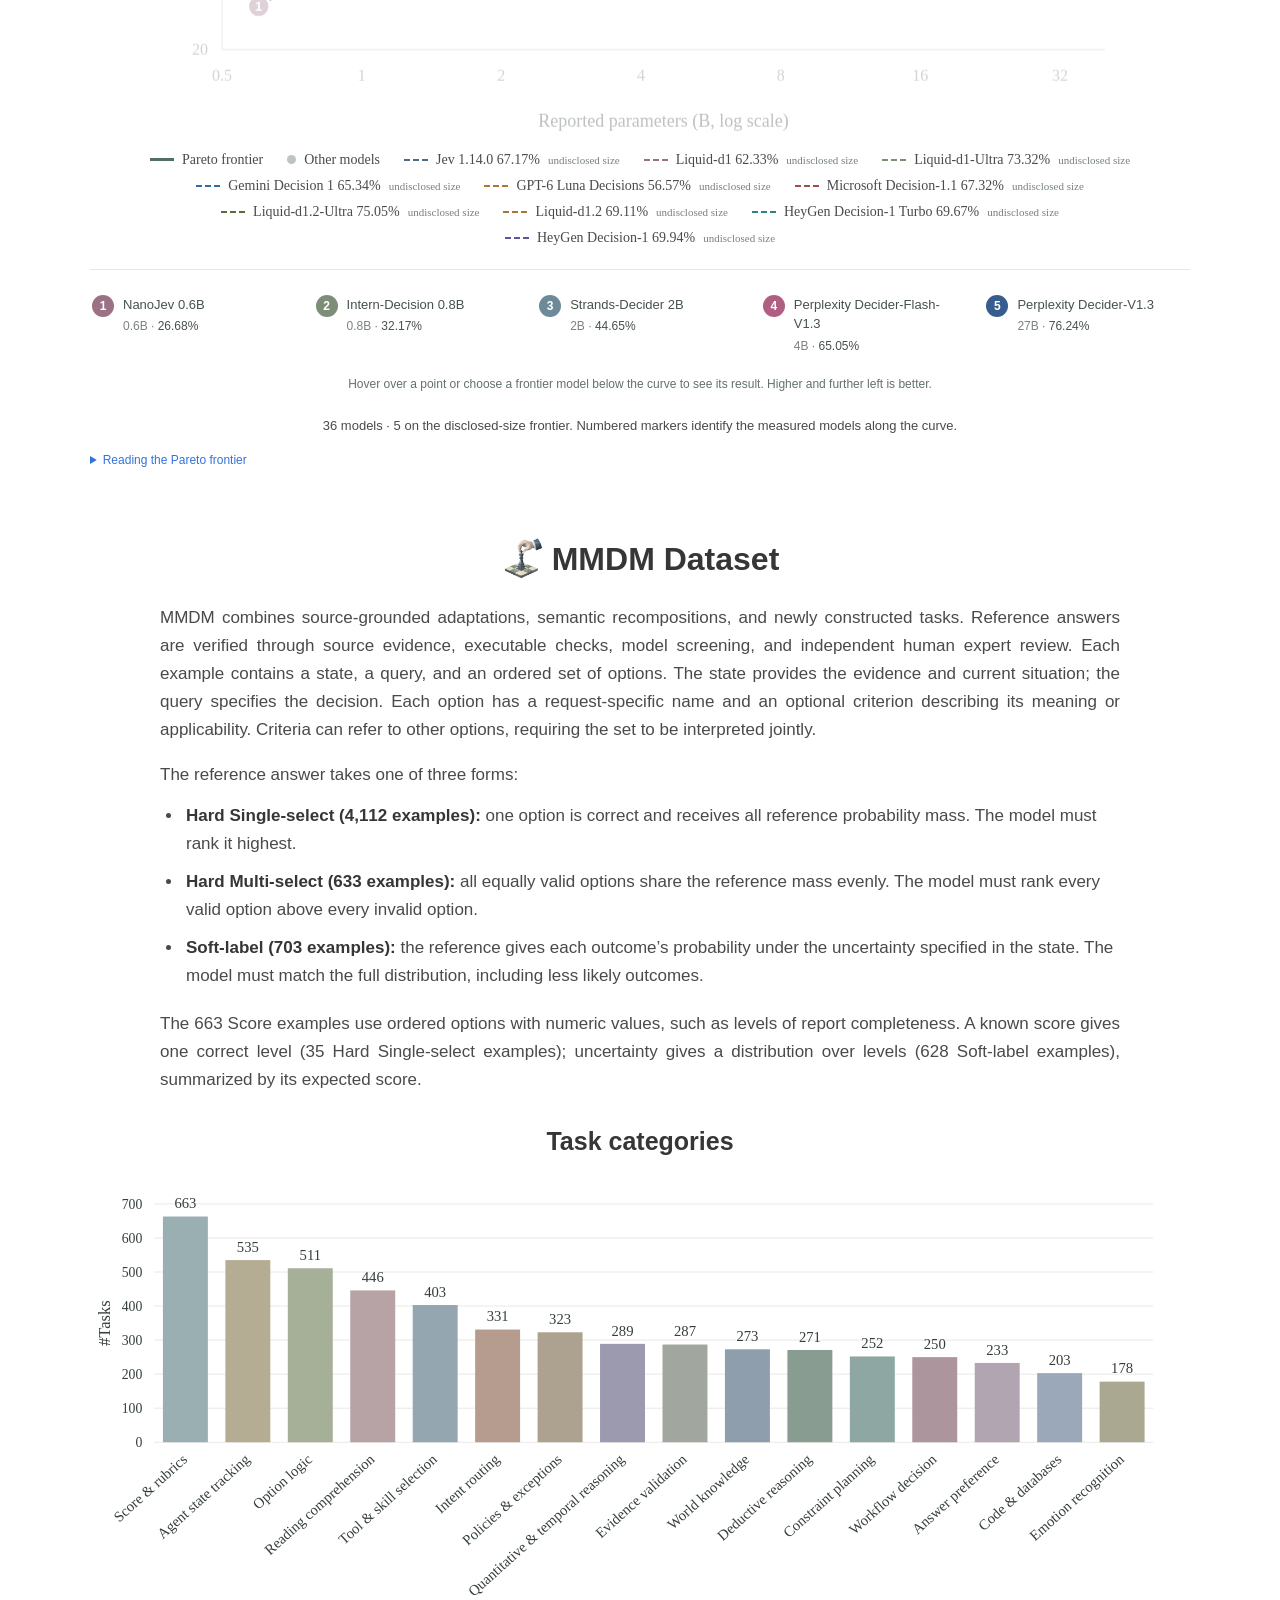
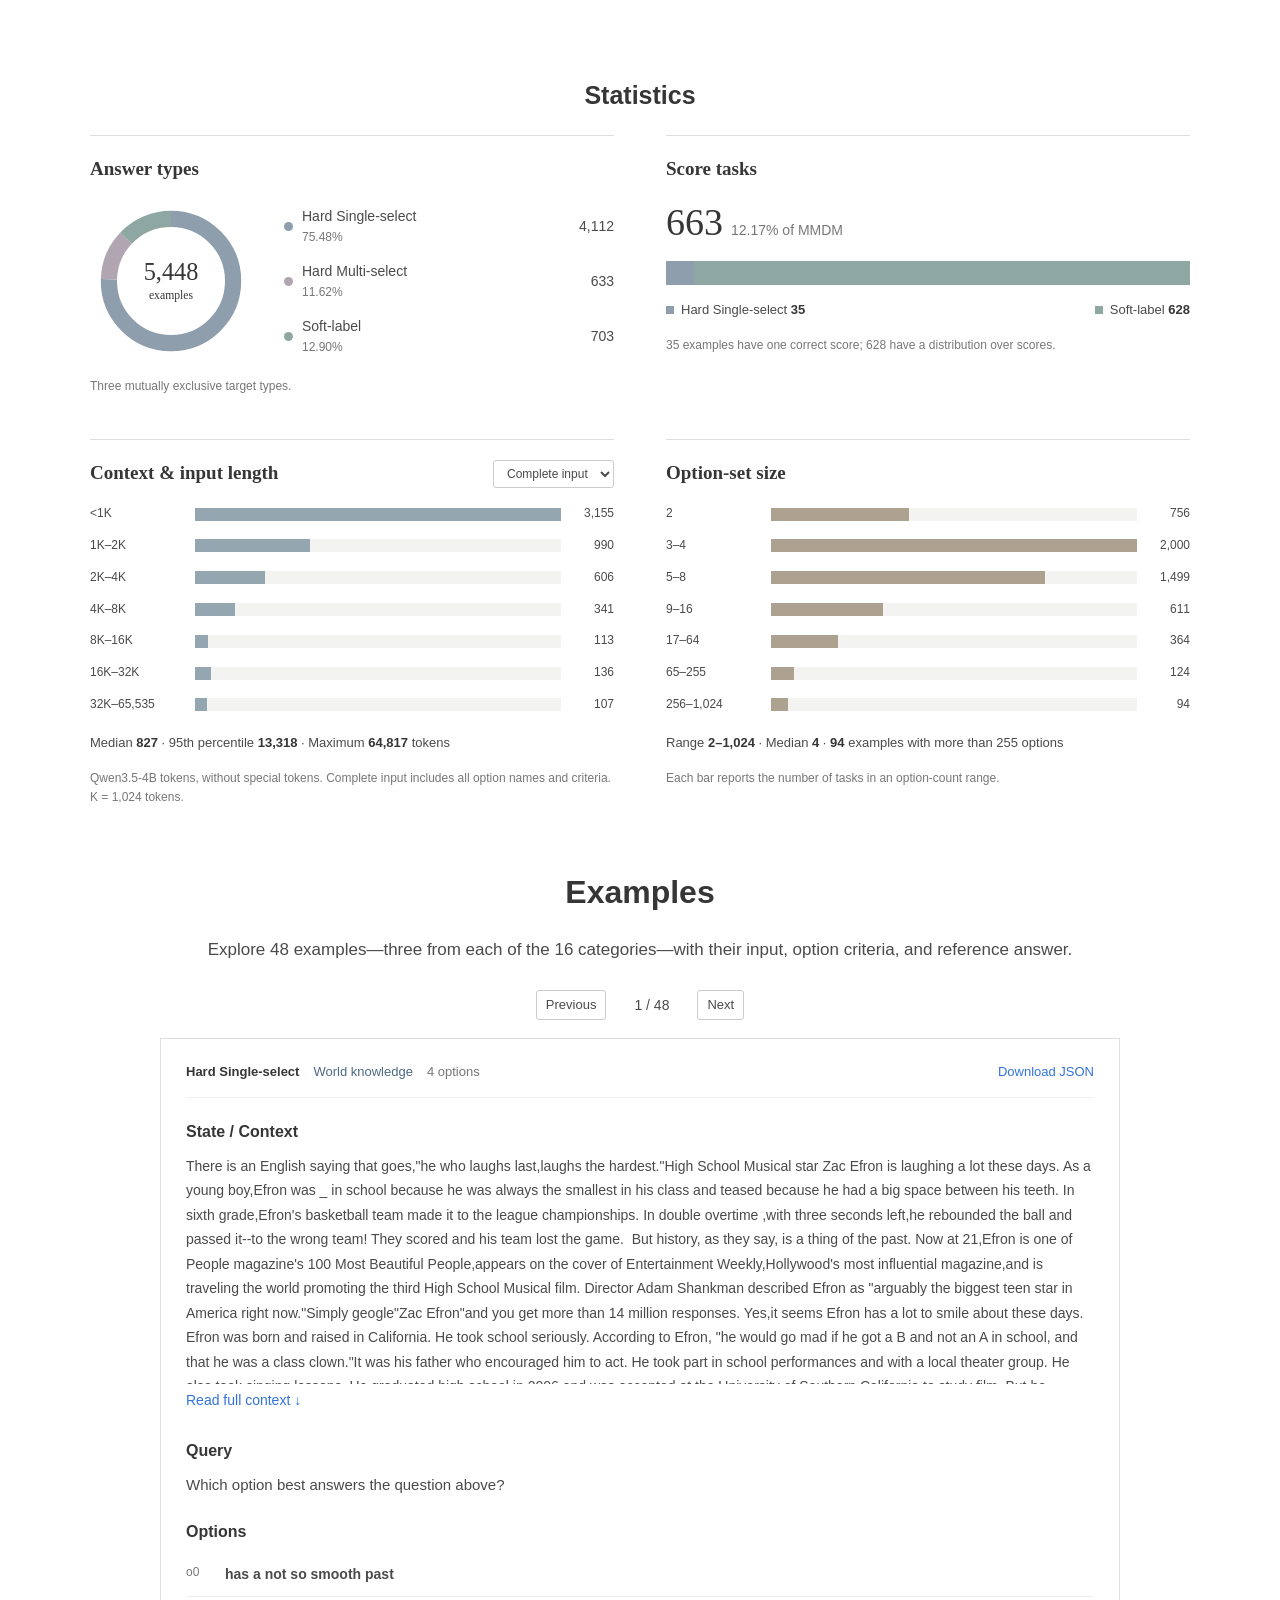
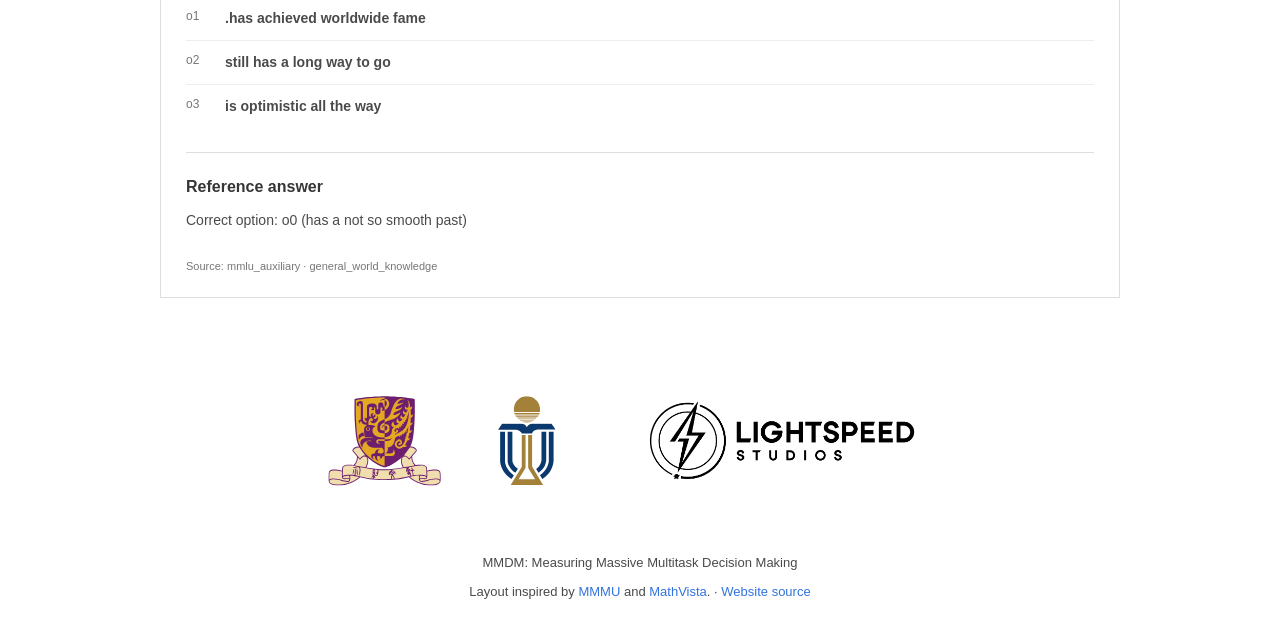
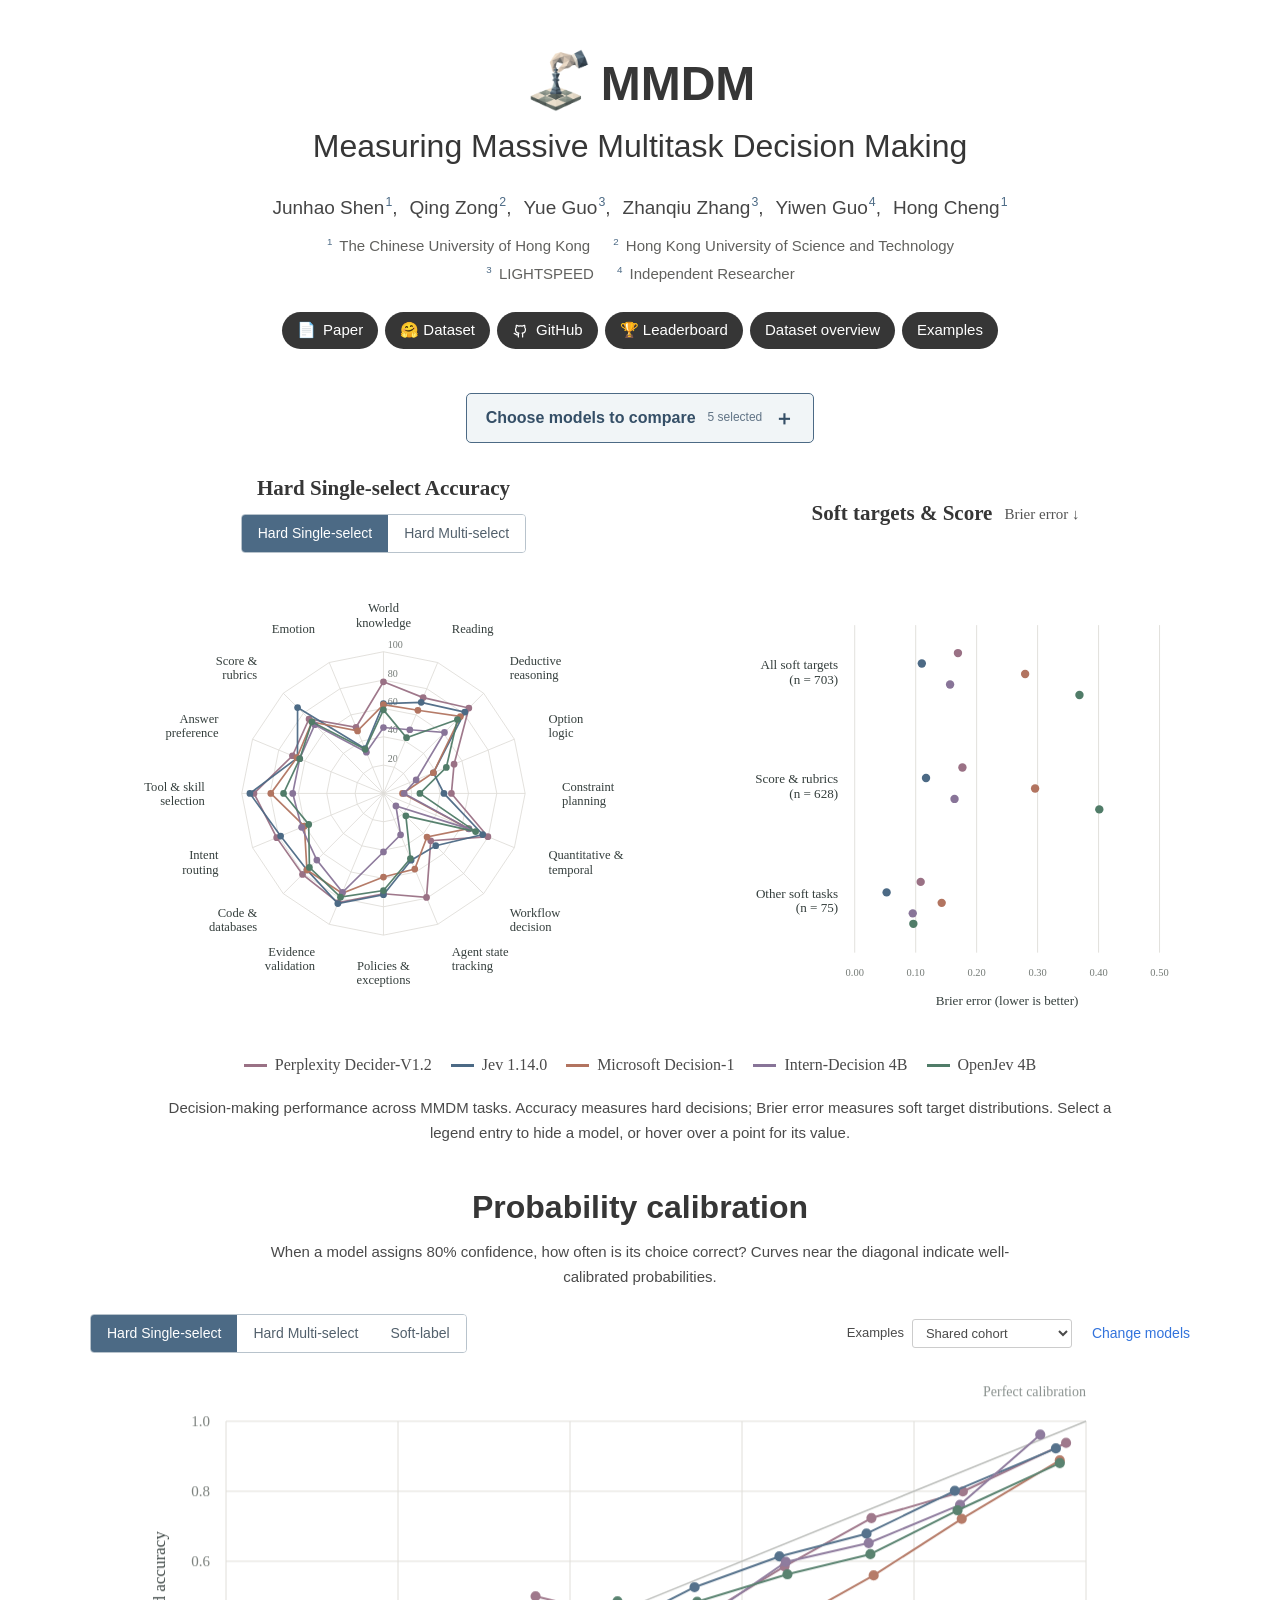
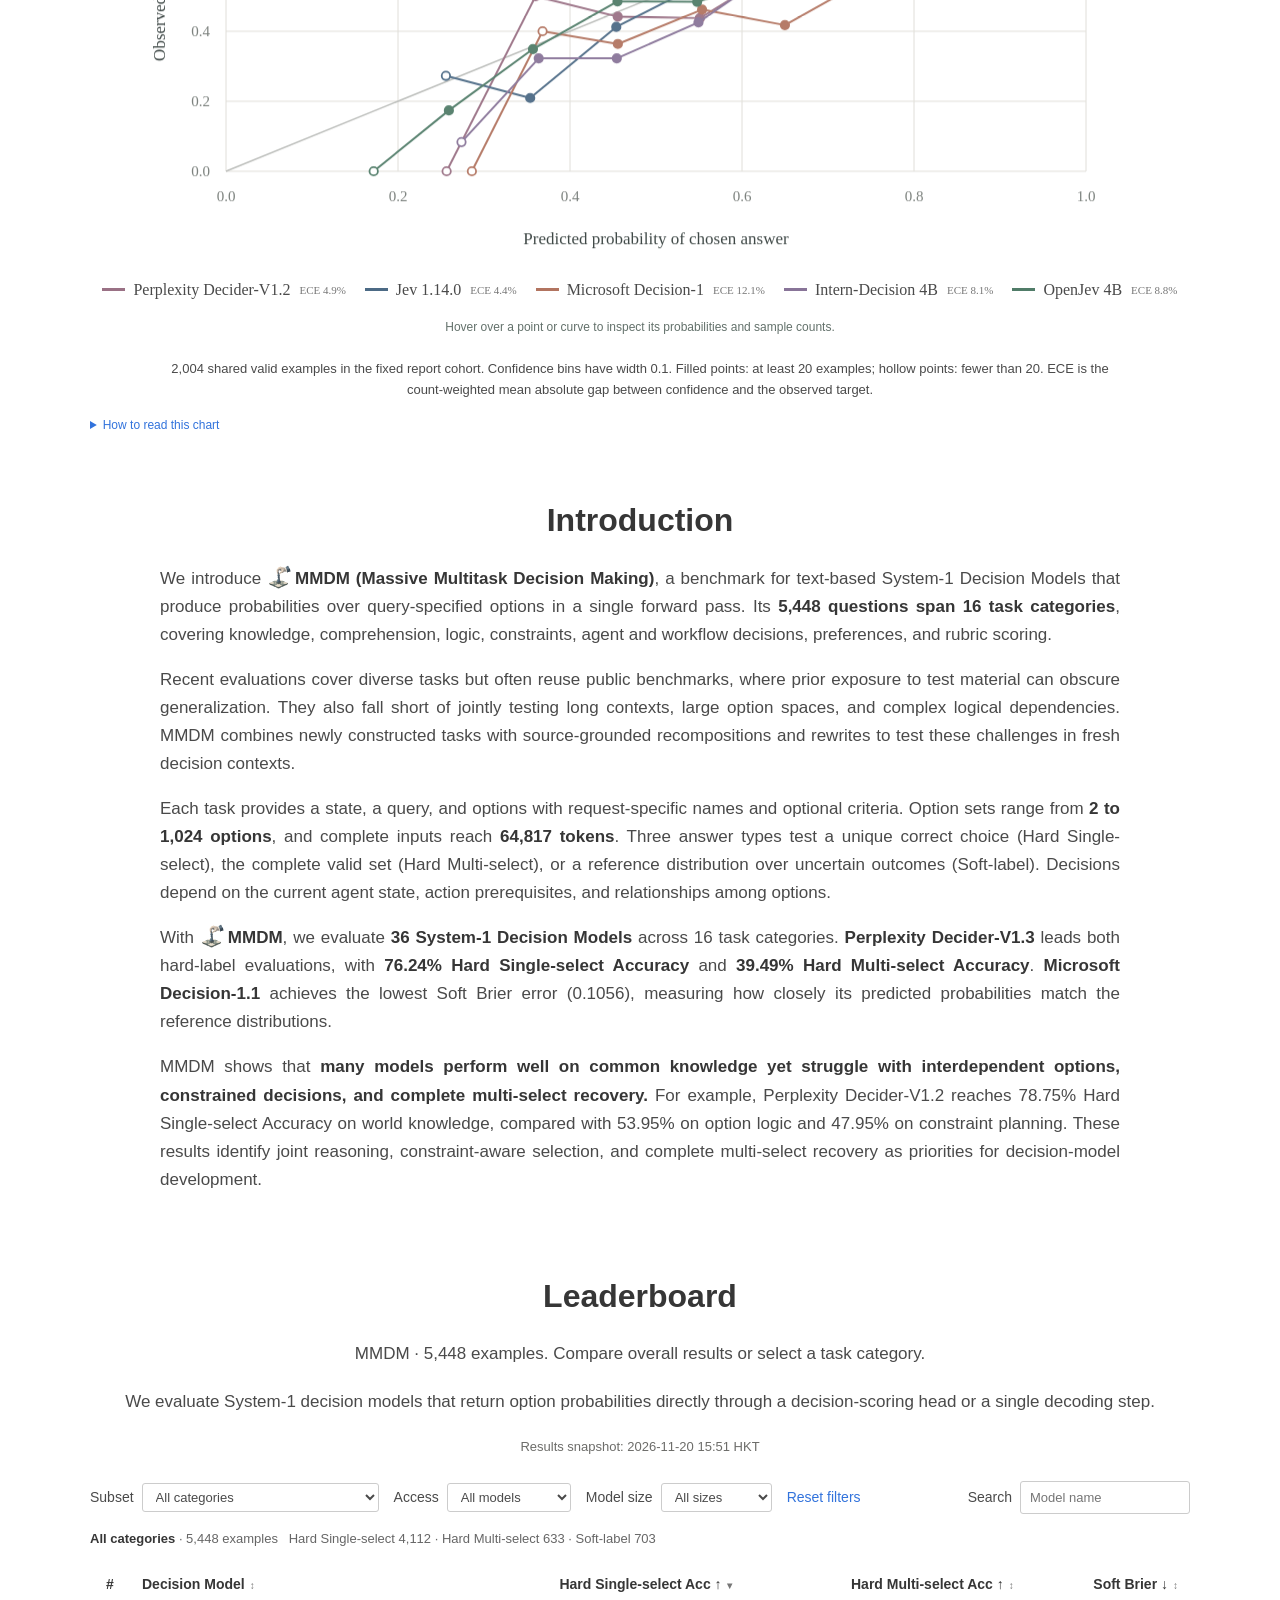
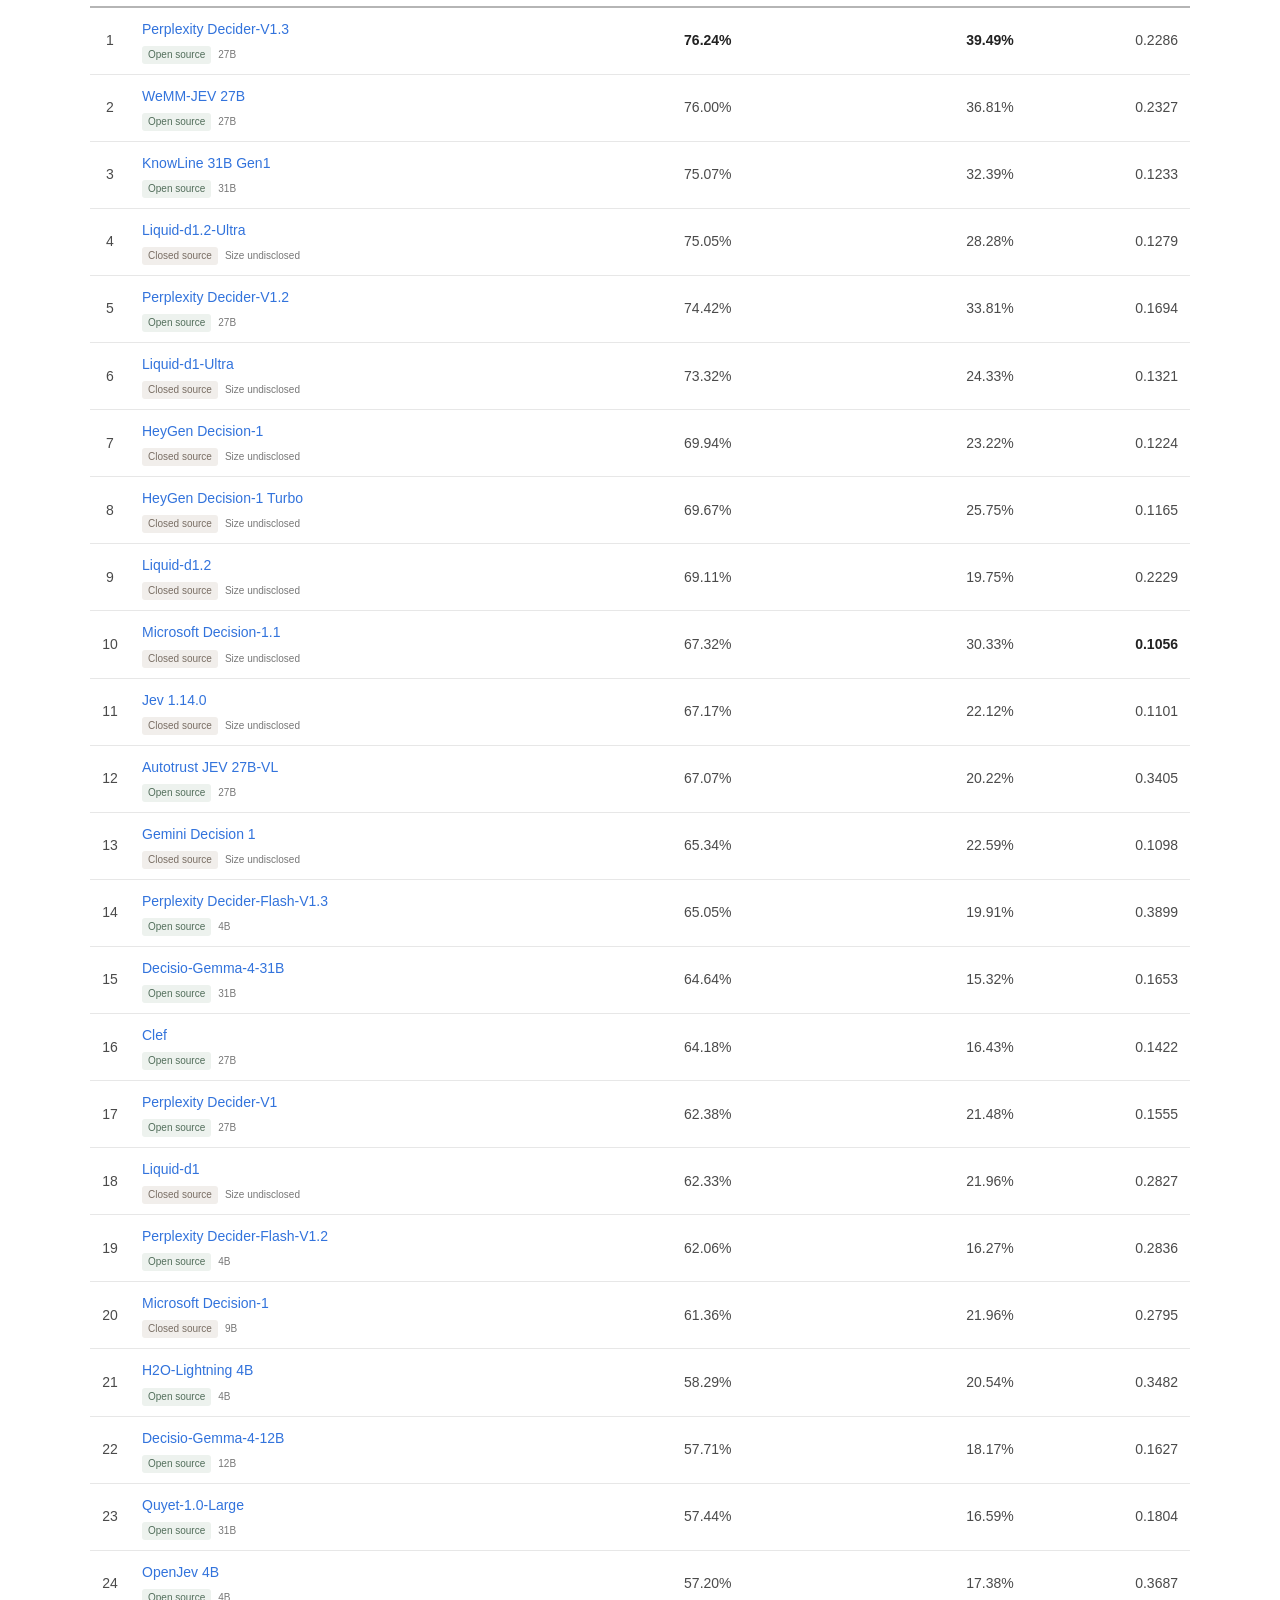
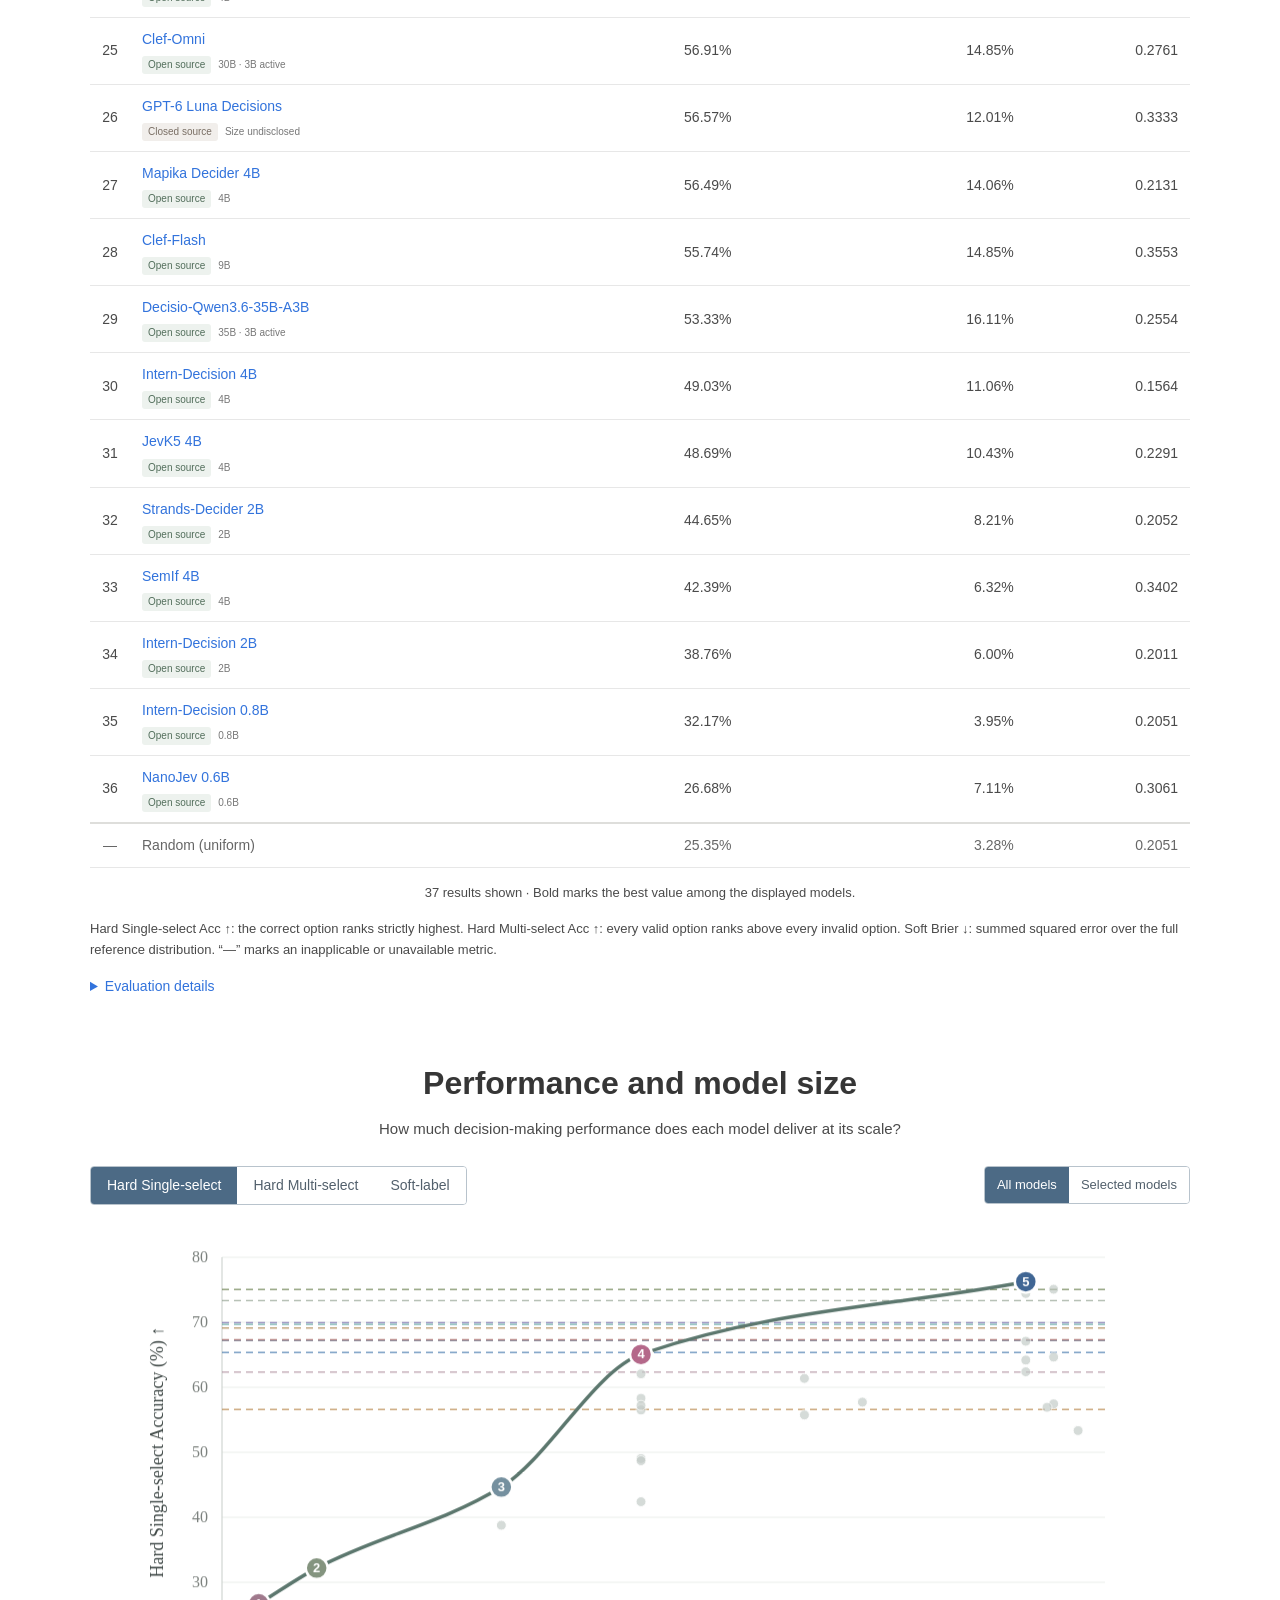
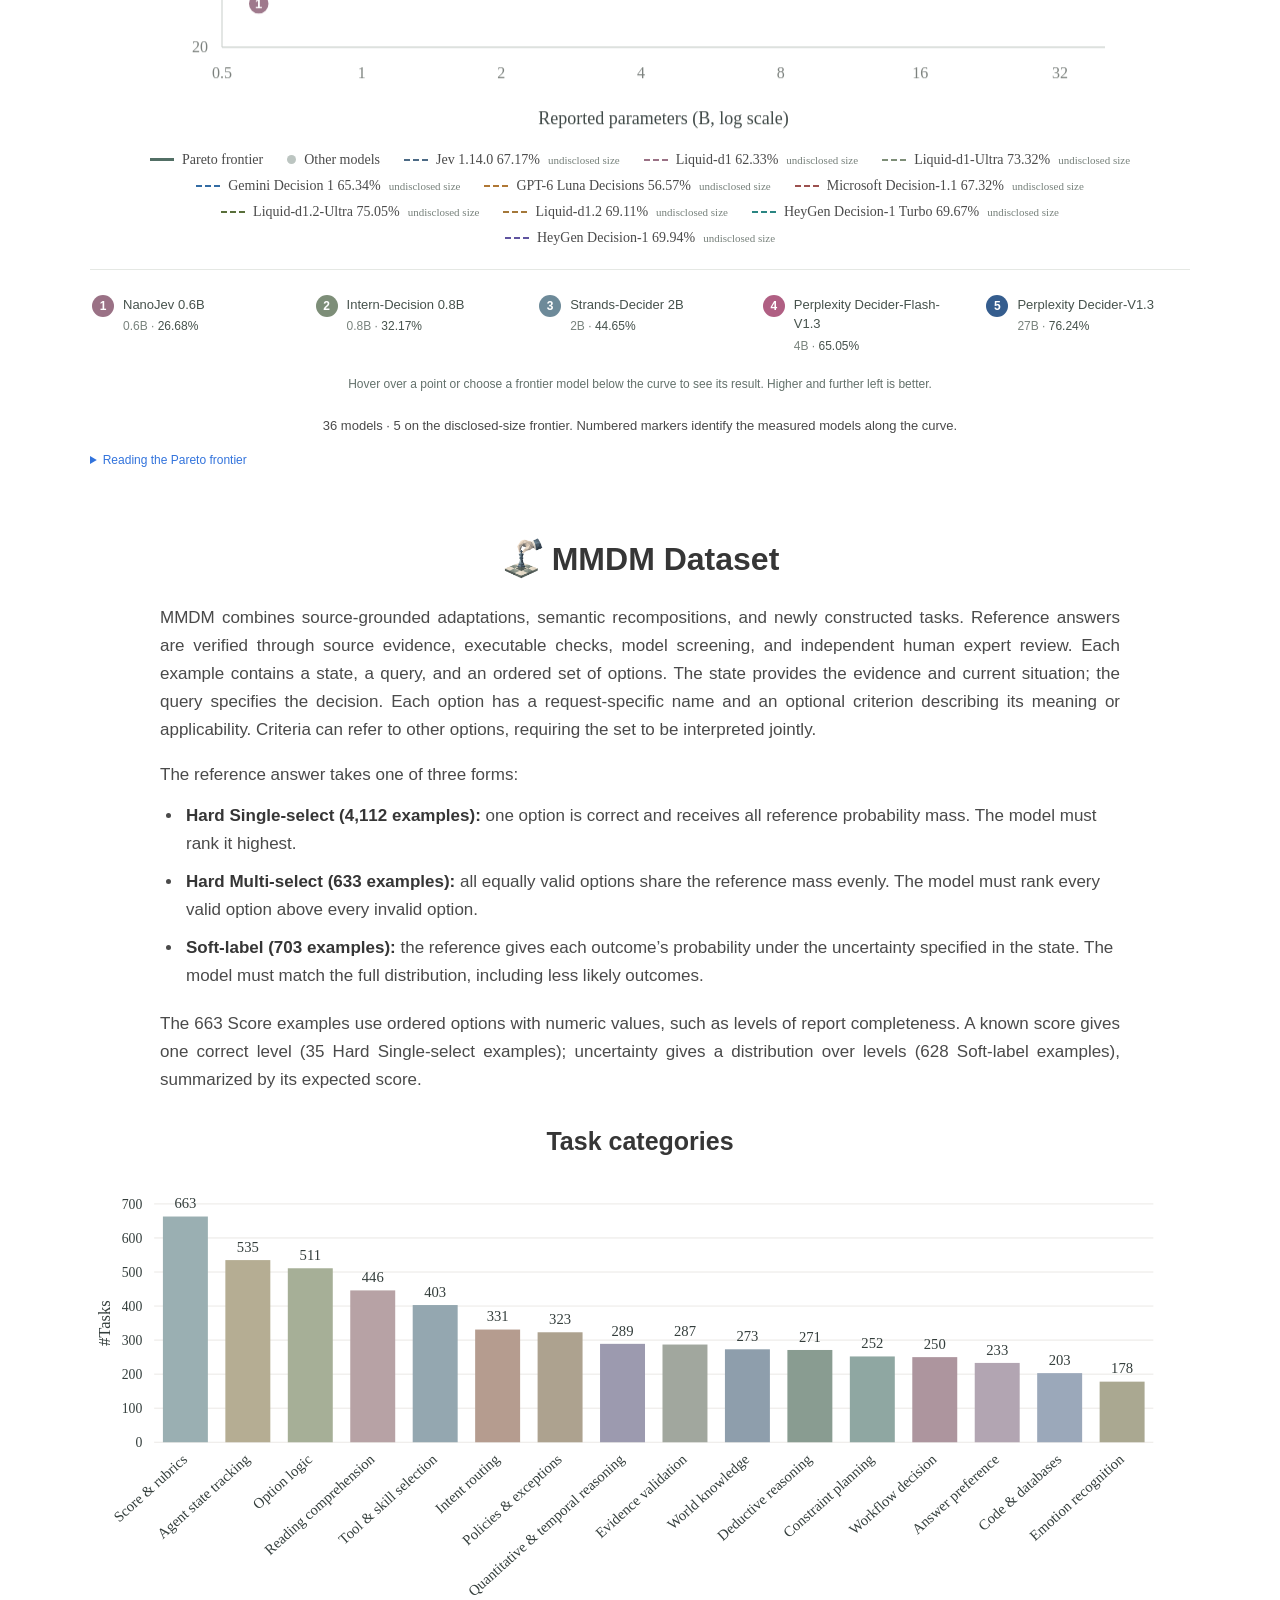
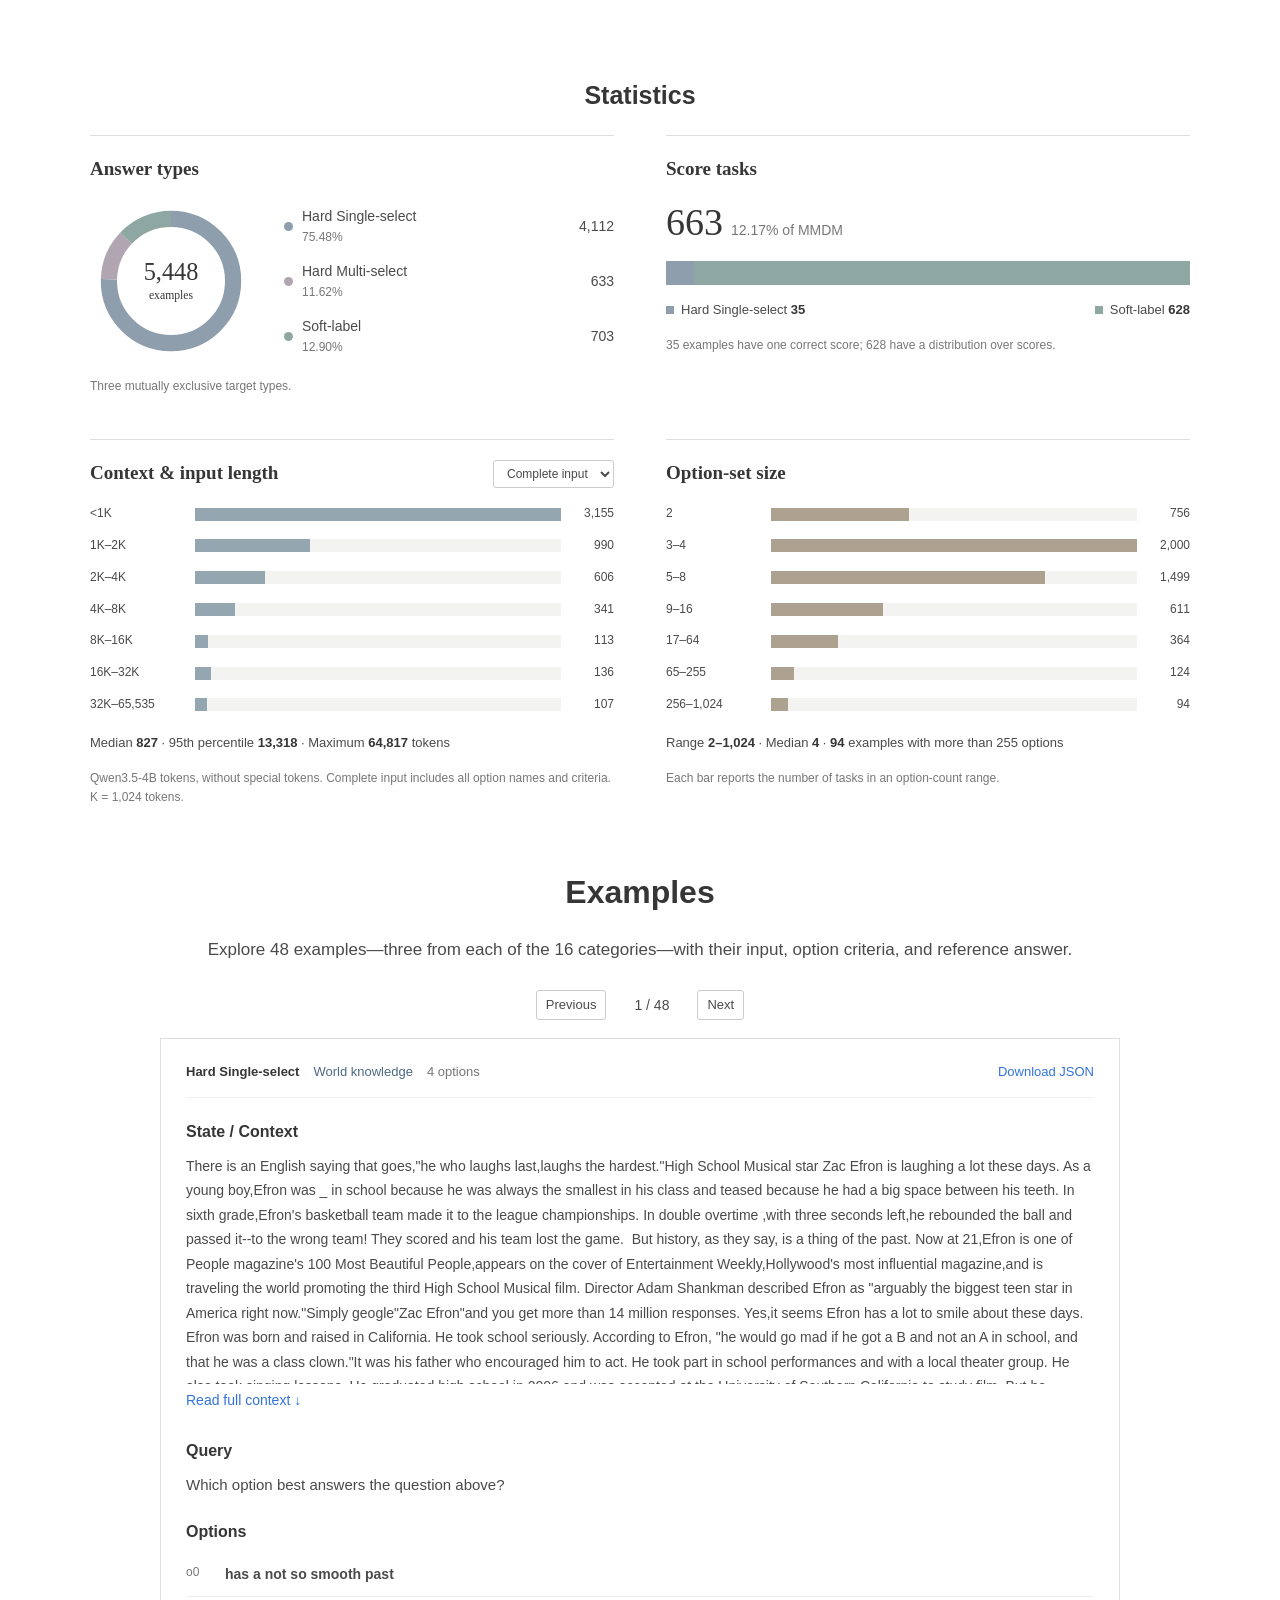
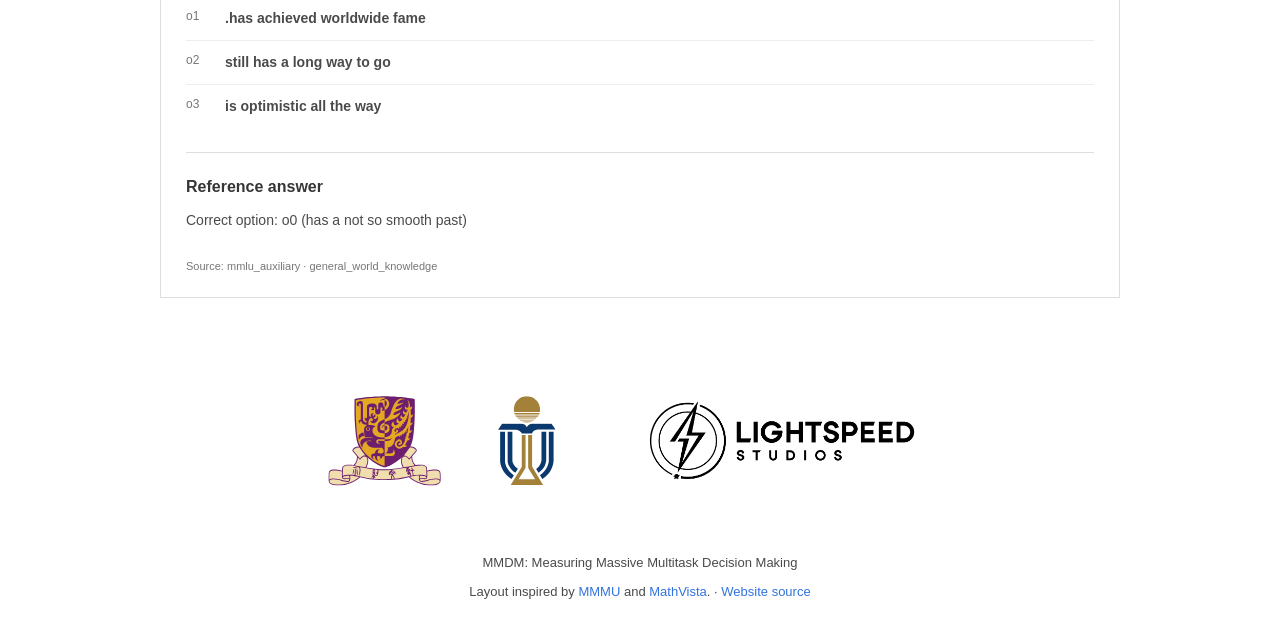
